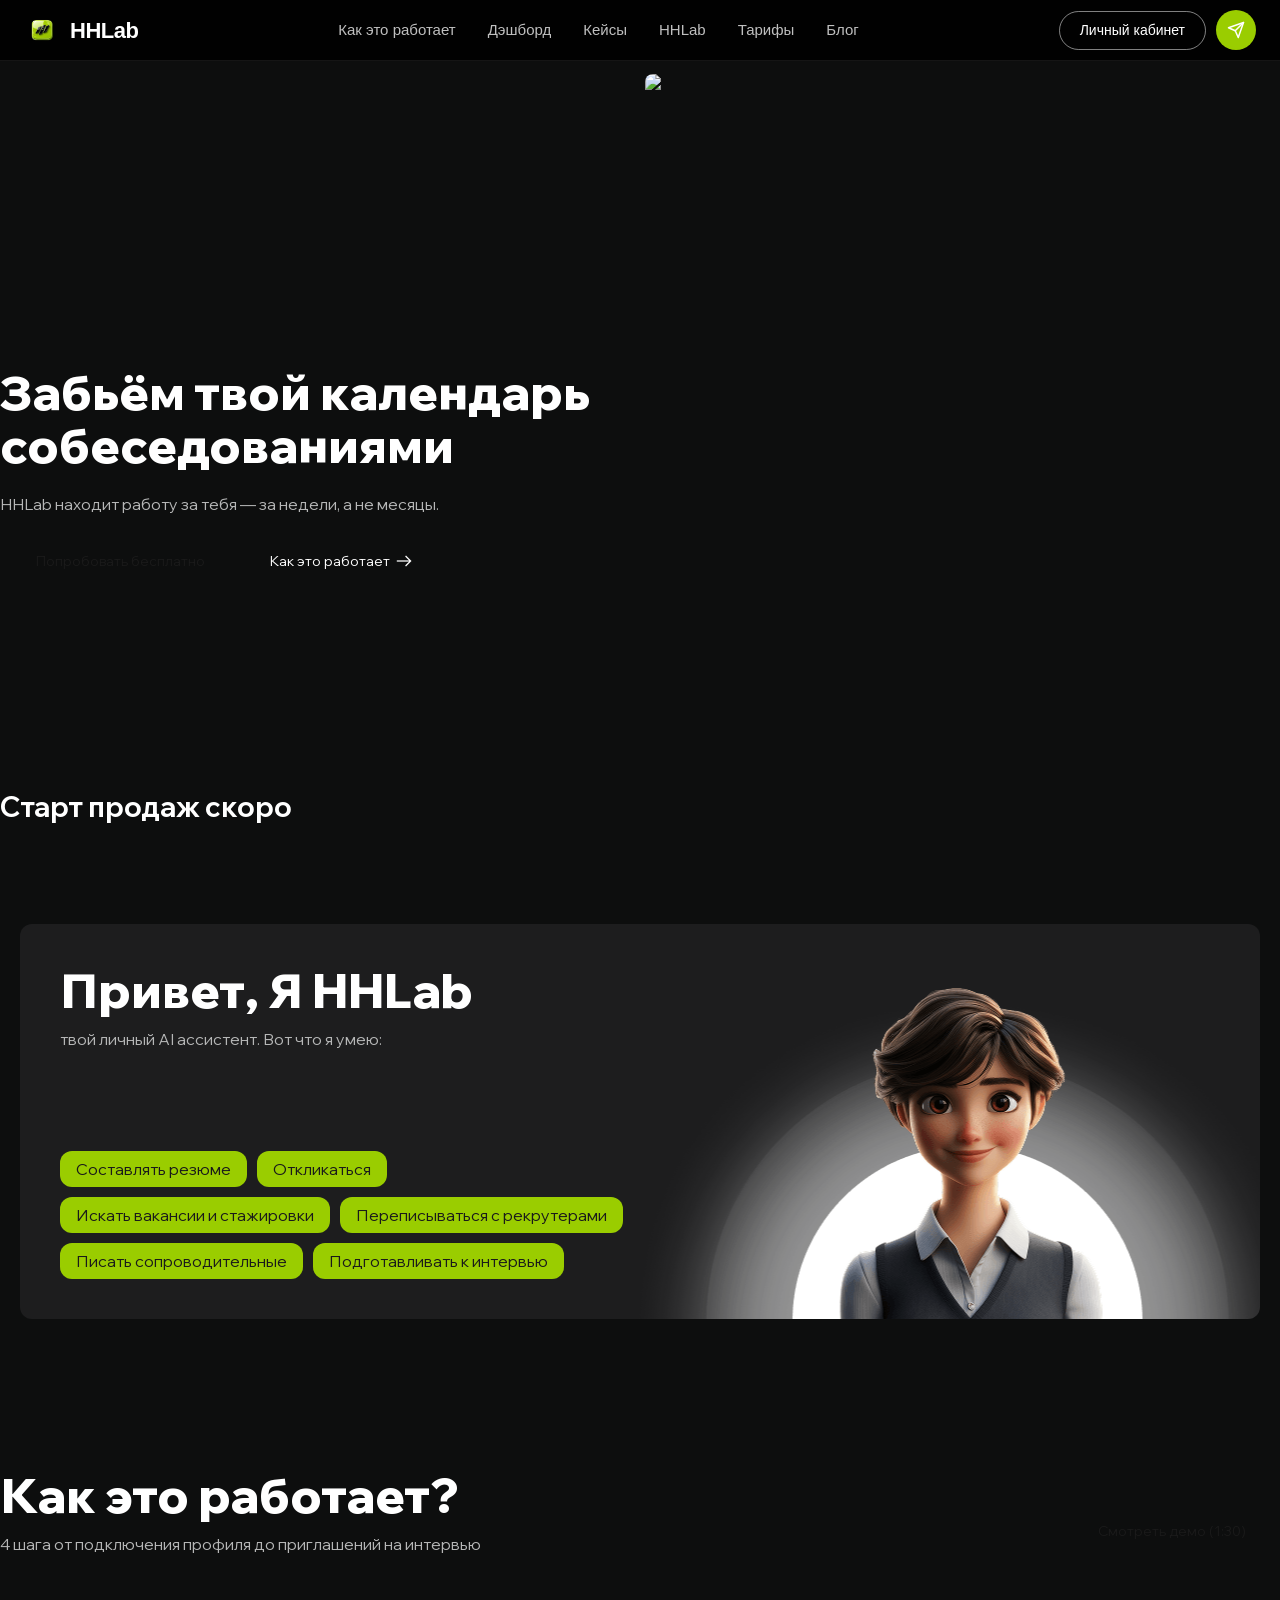
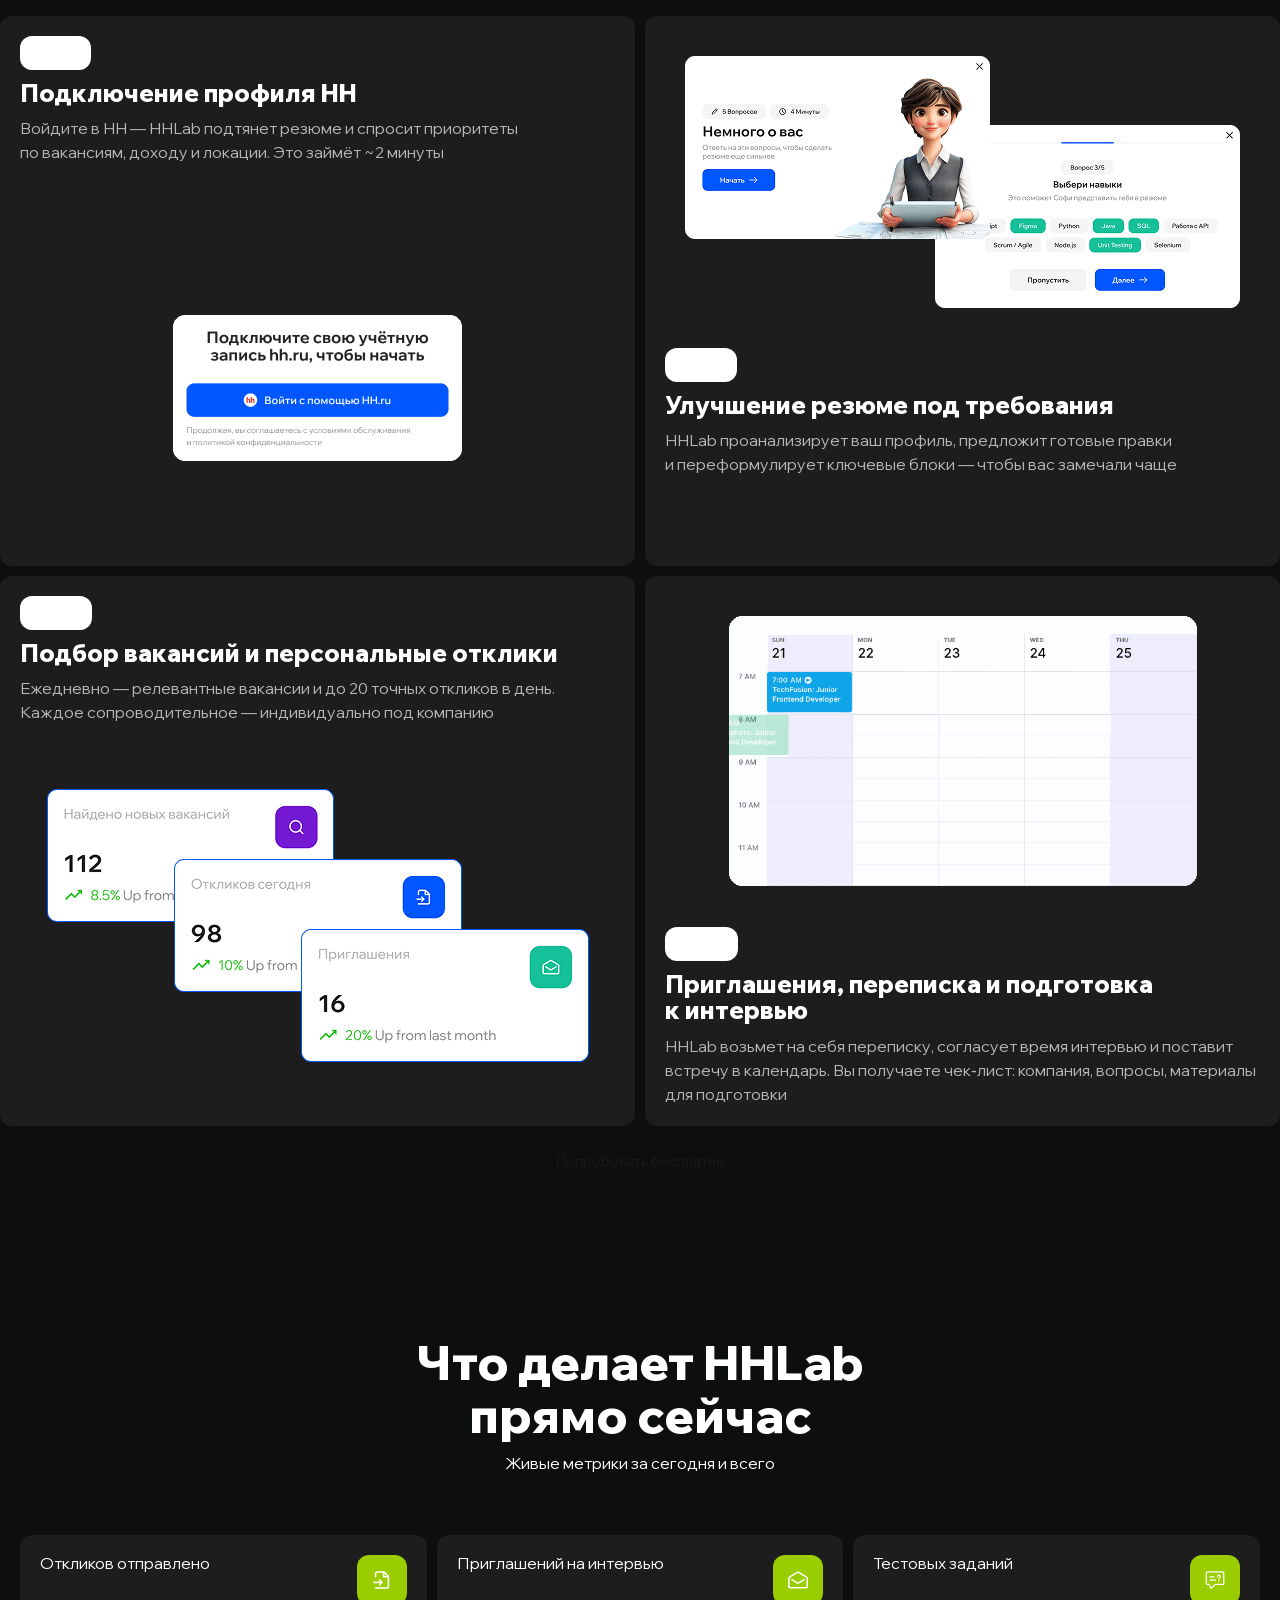
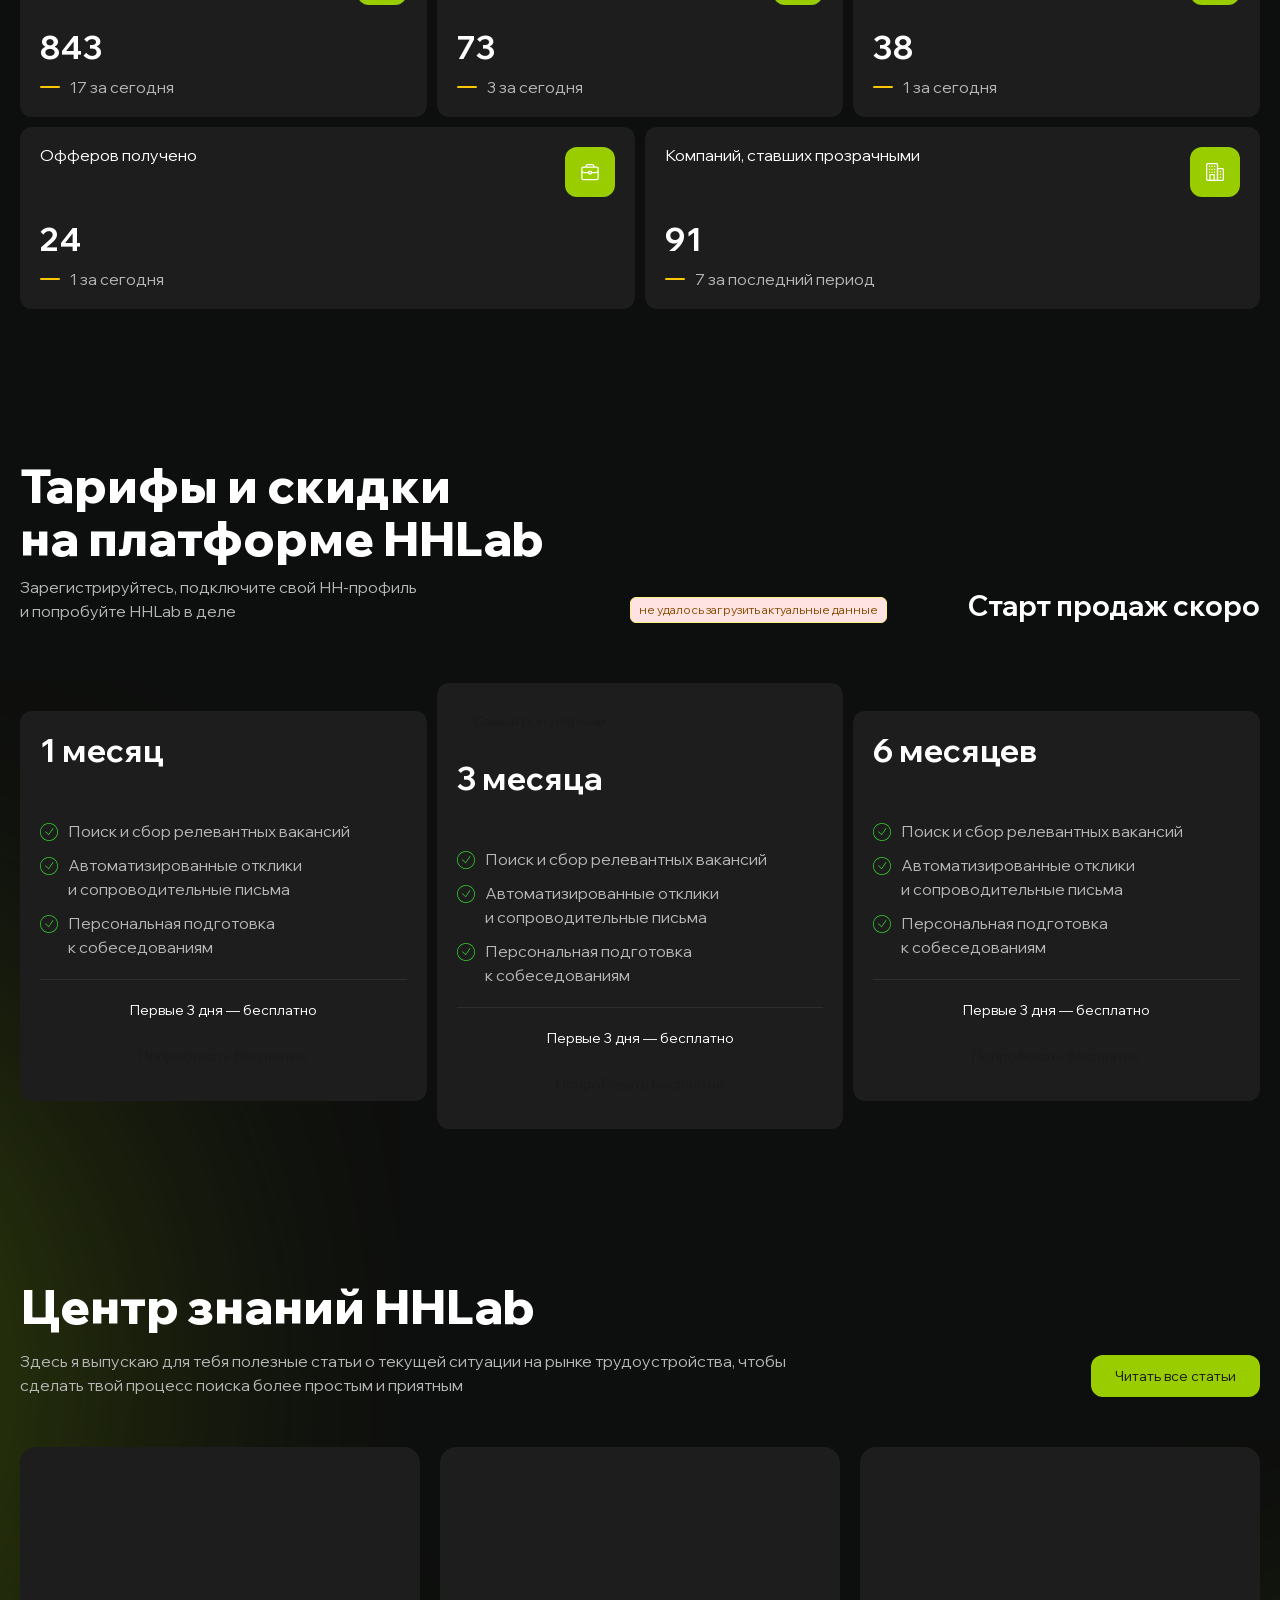
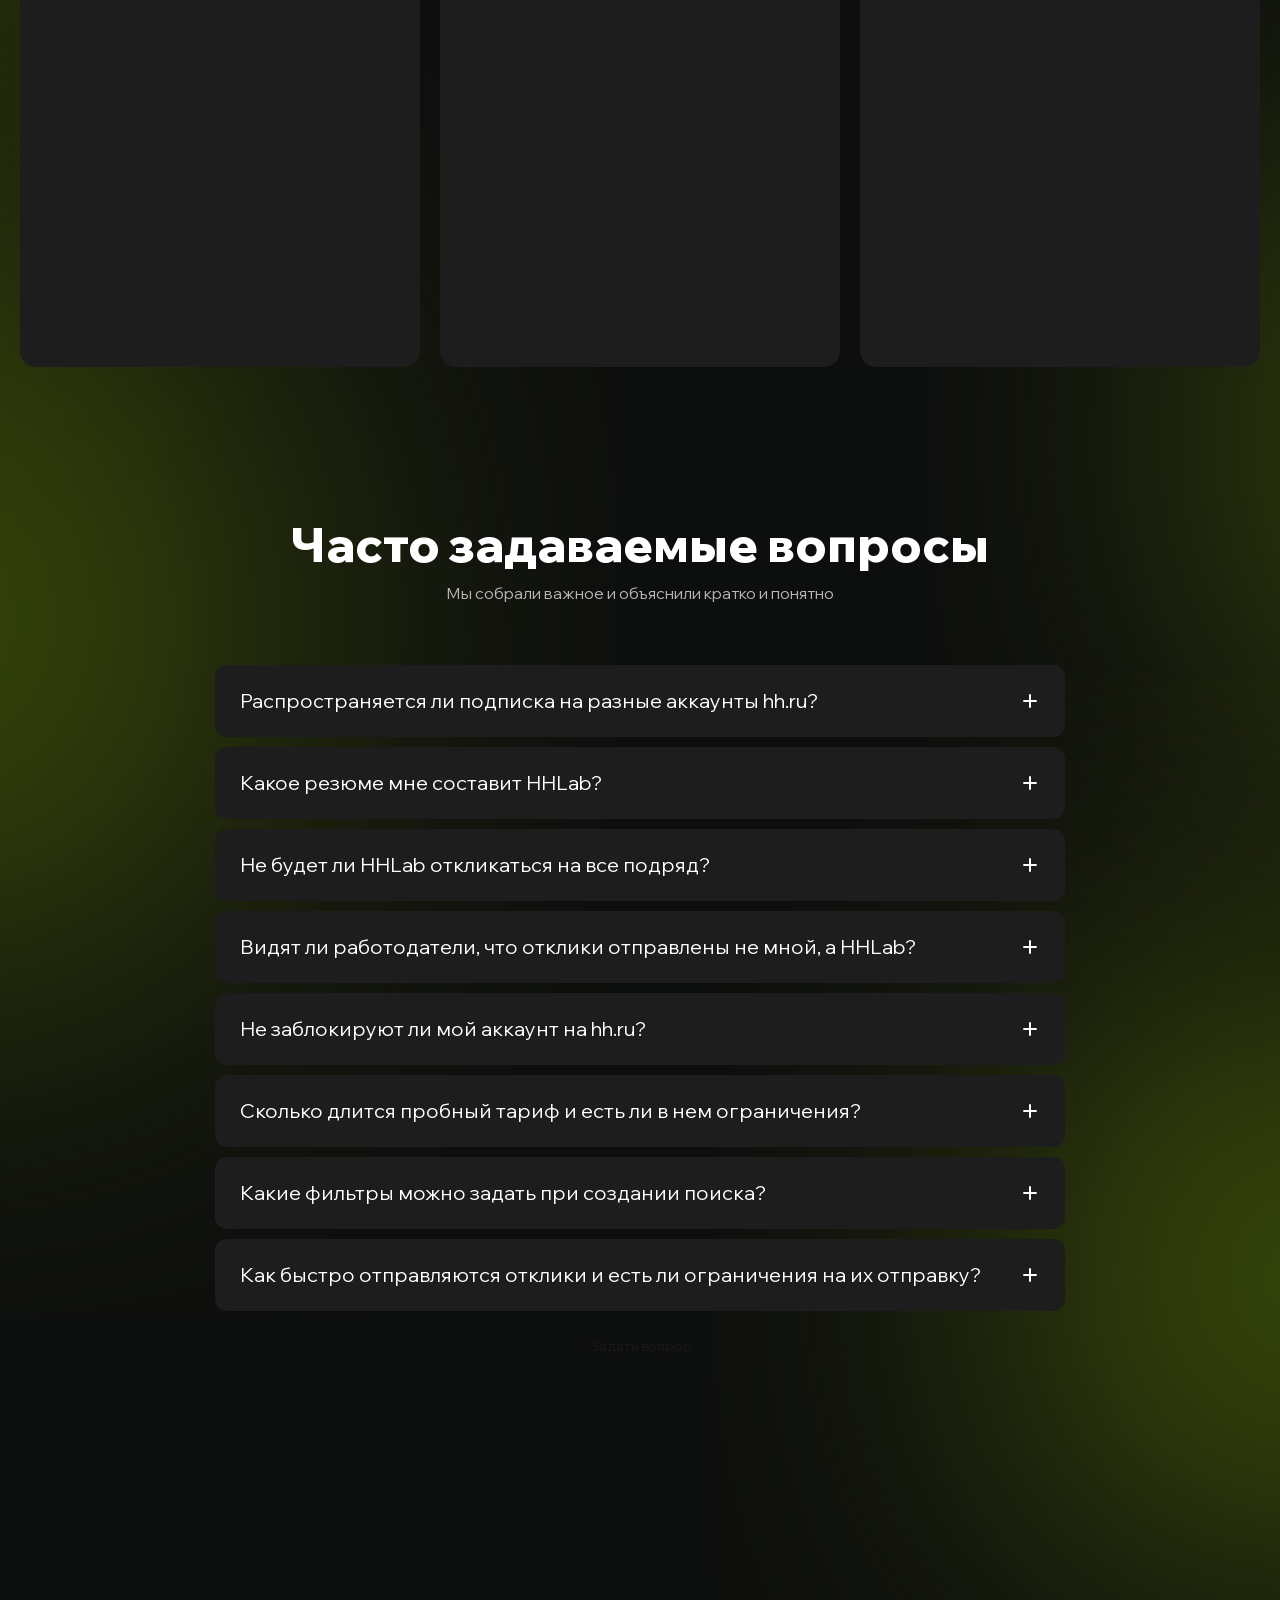
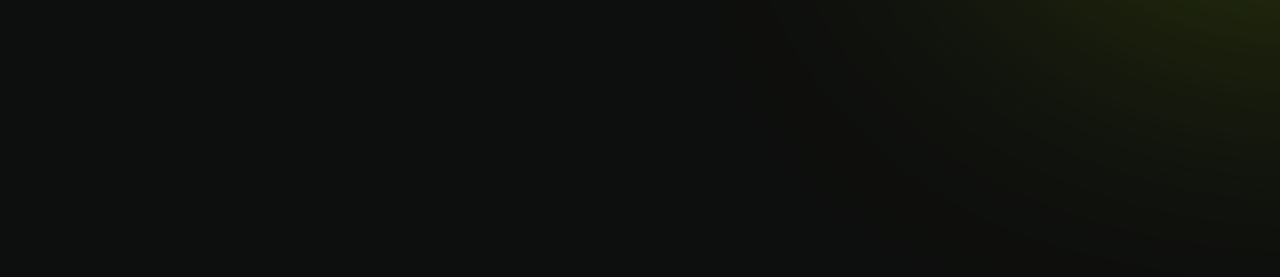
==== index.html @ 6bf1561a "Replace all hardcoded #0057FF blue with #9ACD00 lime directly in HTML https://claude.ai/code/session" ====
<!DOCTYPE html><!--quwFwRStSG4P5r2iXQoZO--><html lang="ru"><head><meta charSet="utf-8"/><meta name="viewport" content="width=device-width, initial-scale=1.0, maximum-scale=1.0, user-scalable=no"/><meta name="viewport" content="width=device-width, initial-scale=1"/><link rel="preload" href="_next/static/media/07a25e30db343ec8-s.p.woff2" as="font" crossorigin="" type="font/woff2"/><link rel="preload" href="_next/static/media/70355d4fbd533ab2-s.p.woff2" as="font" crossorigin="" type="font/woff2"/><link rel="preload" as="image" imageSrcSet="/landing/_next/image?url=%2Fsofi-static-image.png&amp;w=640&amp;q=100 1x, /landing/_next/image?url=%2Fsofi-static-image.png&amp;w=1920&amp;q=100 2x"/><link rel="preload" as="image" href="changeable-animation/compressed-main-screen.gif"/><link rel="stylesheet" href="_next/static/css/bd3941d4b3593395.css" data-precedence="next"/><link rel="stylesheet" href="_next/static/css/c76ef4af6734d4aa.css" data-precedence="next"/><meta name="robots" content="index, follow, max-snippet:-1, max-image-preview:large, max-video-preview:-1"/><meta name="googlebot" content="index, follow, max-snippet:-1, max-image-preview:large, max-video-preview:-1"/><meta name="bingbot" content="index, follow, max-snippet:-1, max-image-preview:large, max-video-preview:-1"/><meta name="yandex" content="index, follow"/><meta name="geo.region" content="RU"/><meta name="geo.placename" content="Russia"/><meta name="geo.position" content="55.7558;37.6176"/><meta name="ICBM" content="55.7558, 37.6176"/><meta name="keywords" content="автоотклики, автоотклики hh, сервис автоматизации поиска работы, автоотклики на вакансии, автоматизация поиска работы, поиск работы IT, AI ассистент, hh.ru автоотклики, автоматические отклики, поиск работы программист, трудоустройство IT, карьера в IT, собеседования разработчик, junior вакансии"/><meta http-equiv="content-language" content="ru"/><meta name="language" content="Russian"/><meta property="og:locale" content="ru_RU"/><meta property="og:type" content="website"/><meta property="og:site_name" content="HHLab - Автоотклики на вакансии"/><meta name="HandheldFriendly" content="true"/><meta name="MobileOptimized" content="320"/><meta http-equiv="X-UA-Compatible" content="IE=edge"/><meta name="format-detection" content="telephone=no"/><meta name="revisit-after" content="1 days"/><meta name="distribution" content="global"/><meta name="rating" content="general"/><meta name="target" content="all"/><link rel="icon" type="image/x-icon" href="../favicon.ico.html"/><link rel="shortcut icon" href="../favicon.ico.html"/><meta name="next-size-adjust" content=""/><title>HHLab - сервис автоматизации поиска работы: автоотклики на hh, составление резюме</title><meta name="description" content="Автоотклики на вакансии - сервис автоматизации поиска работы. AI-ассистент HHLab найдёт вакансии, напишет письма и подготовит к собеседованиям в топовые компании"/><meta name="author" content="ООО HHLab и партнеры"/><meta name="keywords" content="автоотклики,автоотклики hh,сервис автоматизации поиска работы,автоотклики на вакансии,автоматизация поиска работы,поиск работы IT,AI ассистент карьера,собеседования разработчик,junior вакансии,трудоустройство программист,карьера в IT,поиск работы Москва,hh.ru автоотклики,автоматические отклики"/><meta name="creator" content="ООО HHLab и партнеры"/><meta name="publisher" content="ООО HHLab и партнеры"/><meta name="robots" content="index, follow"/><meta name="googlebot" content="index, follow, max-video-preview:-1, max-image-preview:large, max-snippet:-1"/><meta name="category" content="technology"/><meta name="classification" content="AI Assistant for Job Search"/><meta name="theme-color" content="#000000"/><meta name="format-detection" content="telephone=no"/><meta name="application-name" content="HHLab - Автоотклики на вакансии"/><link rel="canonical" href="https://t.me/hh_responses_tracker_bot"/><meta property="og:title" content="HHLab - сервис автоматизации поиска работы: автоотклики на hh, составление резюме"/><meta property="og:description" content="Автоотклики на вакансии - сервис автоматизации поиска работы. AI-ассистент HHLab найдёт вакансии, напишет письма и подготовит к собеседованиям в топовые компании"/><meta property="og:image" content="https://sofi-assistant.com/main-screen.gif"/><meta property="og:image:width" content="635"/><meta property="og:image:height" content="750"/><meta property="og:image:alt" content="HHLab AI Assistant Demo"/><meta name="twitter:card" content="summary_large_image"/><meta name="twitter:title" content="Автоотклики на вакансии - HHLab AI-ассистент для поиска работы в IT"/><meta name="twitter:description" content="Автоотклики на вакансии - сервис автоматизации поиска работы. AI-ассистент HHLab найдёт вакансии, напишет письма и подготовит к собеседованиям в топовые компании"/><meta name="twitter:image" content="https://sofi-assistant.com/sophy-in-circle.png"/><link rel="icon" href="../favicon.ico.html" type="image/x-icon" sizes="16x16"/></head><body style="padding-top:64px;" class="__variable_ff8f72 antialiased flex flex-col min-h-screen"><style>@media(max-width:768px){.hhlab-nav-links{display:none!important}}
.bg-brand-blue{color:#1a1a1a!important}
.bg-\[\#9ACD00\]{color:#1a1a1a!important}
</style><nav style="position:fixed;top:0;left:0;right:0;z-index:1000;background:rgba(0,0,0,0.88);backdrop-filter:blur(12px);-webkit-backdrop-filter:blur(12px);padding:10px 24px;display:flex;justify-content:space-between;align-items:center;border-bottom:1px solid rgba(255,255,255,0.08);"><a href="https://t.me/hh_responses_tracker_bot" target="_blank" style="display:flex;align-items:center;gap:10px;text-decoration:none;"><img src="photo_2026-03-23_10.43.53-removebg-preview.png" alt="HHLab" style="width:36px;height:36px;object-fit:contain;border-radius:50%;"/><span style="font-weight:800;font-size:22px;color:white;letter-spacing:-0.5px;font-family:sans-serif">HHLab</span></a><div class="hhlab-nav-links" style="display:flex;align-items:center;gap:32px;"><a href="#how-it-works" style="color:rgba(255,255,255,0.75);text-decoration:none;font-size:15px;font-family:sans-serif;transition:color 0.2s" onmouseover="this.style.color='white'" onmouseout="this.style.color='rgba(255,255,255,0.75)'">Как это работает</a><a href="https://t.me/hh_responses_tracker_bot" target="_blank" style="color:rgba(255,255,255,0.75);text-decoration:none;font-size:15px;font-family:sans-serif;transition:color 0.2s" onmouseover="this.style.color='white'" onmouseout="this.style.color='rgba(255,255,255,0.75)'">Дэшборд</a><a href="blog.html" style="color:rgba(255,255,255,0.75);text-decoration:none;font-size:15px;font-family:sans-serif;transition:color 0.2s" onmouseover="this.style.color='white'" onmouseout="this.style.color='rgba(255,255,255,0.75)'">Кейсы</a><a href="#sophy-intro" style="color:rgba(255,255,255,0.75);text-decoration:none;font-size:15px;font-family:sans-serif;transition:color 0.2s" onmouseover="this.style.color='white'" onmouseout="this.style.color='rgba(255,255,255,0.75)'">HHLab</a><a href="#pricing" style="color:rgba(255,255,255,0.75);text-decoration:none;font-size:15px;font-family:sans-serif;transition:color 0.2s" onmouseover="this.style.color='white'" onmouseout="this.style.color='rgba(255,255,255,0.75)'">Тарифы</a><a href="blog.html" style="color:rgba(255,255,255,0.75);text-decoration:none;font-size:15px;font-family:sans-serif;transition:color 0.2s" onmouseover="this.style.color='white'" onmouseout="this.style.color='rgba(255,255,255,0.75)'">Блог</a></div><div style="display:flex;align-items:center;gap:10px;"><a href="https://t.me/hh_responses_tracker_bot" target="_blank" style="display:inline-flex;align-items:center;justify-content:center;padding:8px 20px;border:1.5px solid rgba(255,255,255,0.5);border-radius:50px;color:white;text-decoration:none;font-size:14px;font-family:sans-serif;white-space:nowrap;transition:border-color 0.2s" onmouseover="this.style.borderColor='white'" onmouseout="this.style.borderColor='rgba(255,255,255,0.5)'">Личный кабинет</a><a href="https://t.me/hh_responses_tracker_bot" target="_blank" style="display:inline-flex;align-items:center;justify-content:center;width:40px;height:40px;background:#9ACD00;border-radius:50%;color:white;text-decoration:none;"><svg width="18" height="18" viewBox="0 0 24 24" fill="none" stroke="currentColor" stroke-width="2" stroke-linecap="round" stroke-linejoin="round"><line x1="22" y1="2" x2="11" y2="13"></line><polygon points="22 2 15 22 11 13 2 9 22 2"></polygon></svg></a></div></nav><div hidden=""><!--$--><!--/$--></div><noscript><div><img src="https://mc.yandex.ru/watch/103363843" style="position:absolute;left:-9999px" alt=""/></div></noscript><main class="flex-1 flex flex-col min-h-0"><script type="application/ld+json">{"@context":"https://schema.org","@type":"SoftwareApplication","name":"HHLab - Автоотклики на вакансии hh.ru, AI-ассистент для поиска работы в IT","description":"Автоотклики на вакансии hh.ru - сервис автоматизации поиска работы. AI-ассистент для поиска работы в IT: найдёт скрытые Junior-вакансии, напишет письма и подготовит к собеседованиям в топовые компании","url":"https://sofi-assistant.com/landing","applicationCategory":"BusinessApplication","operatingSystem":"Web","provider":{"@type":"Organization","name":"ООО HHLab и партнеры","url":"https://sofi-assistant.com"}}</script><script type="application/ld+json">{"@context":"https://schema.org","@type":"Organization","name":"ООО HHLab и партнеры","url":"https://sofi-assistant.com","logo":"https://sofi-assistant.com/logo.svg","description":"Разработчик AI-ассистента HHLab для автоматизации поиска работы в IT","contactPoint":{"@type":"ContactPoint","telephone":"+7-495-152-52-72","contactType":"customer service","email":"yourcodereview@gmail.com"},"address":{"@type":"PostalAddress","addressCountry":"RU"},"sameAs":["https://t.me/+f-dTdtNR9w5hYzg0","https://www.youtube.com/@yourcodereview","https://www.linkedin.com/company/yourcodereview"]}</script><script type="application/ld+json">{"@context":"https://schema.org","@type":"BreadcrumbList","itemListElement":[{"@type":"ListItem","position":1,"name":"Главная","item":"https://sofi-assistant.com"},{"@type":"ListItem","position":2,"name":"Лендинг","item":"https://sofi-assistant.com/landing"}]}</script><script type="application/ld+json">{"@context":"https://schema.org","@type":"WebSite","name":"HHLab - Автоотклики на вакансии hh.ru","url":"https://sofi-assistant.com/landing","description":"Автоотклики на вакансии hh.ru - сервис автоматизации поиска работы в IT","potentialAction":{"@type":"SearchAction","target":"https://sofi-assistant.com/landing","query-input":"автоотклики hh"}}</script><script type="application/ld+json">{"@context":"https://schema.org","@type":"Service","name":"Автоотклики на вакансии hh.ru","description":"Сервис автоматизации поиска работы - автоотклики на вакансии hh.ru с помощью AI-ассистента","provider":{"@type":"Organization","name":"ООО HHLab и партнеры","url":"https://sofi-assistant.com/landing"},"serviceType":"Автоотклики на вакансии","areaServed":"RU","availableLanguage":"ru"}</script><script type="application/ld+json">{"@context":"https://schema.org","@type":"FAQPage","mainEntity":[{"@type":"Question","name":"Распространяется ли подписка на разные аккаунты hh.ru?","acceptedAnswer":{"@type":"Answer","text":"Нет, данная подписка распространяется только на 1 аккаунт"}},{"@type":"Question","name":"Какое резюме мне составит HHLab?","acceptedAnswer":{"@type":"Answer","text":"Пример резюме можно посмотреть выше в блоке \"как это работает\"."}},{"@type":"Question","name":"Не будет ли HHLab откликаться на все подряд?","acceptedAnswer":{"@type":"Answer","text":"Нет, сейчас мы доработали HHLab так, что она сначала узнает твои предпочтения по вакансиями, затем составляет портрет целевой вакансии, и потом делает отклики максимально похожие на целевой портрет вакансий. И сама отправка откликов делается \"умным\" способом, распределяя отклики по тем вакансиям и компаниям, которые сейчас активнее всего зовут на интервью."}},{"@type":"Question","name":"Видят ли работодатели, что отклики отправлены не мной, а HHLab?","acceptedAnswer":{"@type":"Answer","text":"Нет, работодатель не будет знать кто делает отклики, а также не будет знать, что с ним переписывается HHLab"}},{"@type":"Question","name":"Не заблокируют ли мой аккаунт на hh.ru?","acceptedAnswer":{"@type":"Answer","text":"Нет, HHLab работает через официальный API hh.ru, как верифицированный разработчик. Поэтому все отклики делаются с согласия hh.ru."}},{"@type":"Question","name":"Сколько длится пробный тариф и есть ли в нем ограничения?","acceptedAnswer":{"@type":"Answer","text":"Пробный тариф длится всего 3 дня, в рамках 3 дней ты сможешь посмотреть как работает HHLab."}},{"@type":"Question","name":"Какие фильтры можно задать при создании поиска?","acceptedAnswer":{"@type":"Answer","text":"Почти любые: по опыту, грейду, типам компаний, зарплате и многим другим фильтрам."}},{"@type":"Question","name":"Как быстро отправляются отклики и есть ли ограничения на их отправку?","acceptedAnswer":{"@type":"Answer","text":"HHLab может отправлять до 20 откликов в день. Но отправка откликов делается \"умным\" способом, распределяя отклики по тем вакансиям и компаниям, которые сейчас активнее всего зовут на интервью."}}]}</script><main><section class="xl:max-w-[1280px] mx-auto max-w-[calc(100%-40px)] lg:mt-[10px] pb-[120px] md:pb-[100px] lg:pb-[150px]" aria-labelledby="hero-heading"><div class="grid lg:grid-cols-2 gap-y-[40px]"><div class="xl:pt-[292px] lg:pt-[255px] md:pt-[100px] sm:pt-[90px] pt-[80px] flex flex-col justify-between xs:gap-y-[40px] gap-y-[30px] items-center lg:items-start"><header class="relative"><h1 id="hero-heading" class="font-wix font-extrabold xl:text-[48px] md:text-[36px] text-[28px] xs:text-[32px] leading-[110%] text-white xs:mb-5 mb-2.5 text-center lg:text-left">Забьём твой календарь <br class="lg:hidden"/> собеседованиями</h1><p class="font-wix font-normal md:text-[16px] text-[14px] leading-[150%] text-txt-gray xs:mb-5 mb-2.5 text-center lg:text-left">HHLab находит работу за тебя — за недели, а не месяцы.</p><div class="flex flex-col xs:flex-row gap-[20px] xs:gap-[30px] items-center xs:justify-center lg:justify-start"><a href="https://t.me/hh_responses_tracker_bot" target="_blank" class="inline-flex items-center justify-center
    font-wix font-normal text-sm
    transition-all duration-500
    h-[50px] w-[100%]
    cursor-pointer
    rounded-[12px]
    text-[#1a1a1a] shadow-[0_0_0_6px_rgba(154,205,0,0)] bg-[#9ACD00] hover:shadow-[0_0_0_6px_rgba(154,205,0,0.3)] group-hover:shadow-[0_0_0_6px_rgba(154,205,0,0.3)] w-[240px]">Попробовать бесплатно</a><a href="#how-it-works"><div class="flex  items-center group cursor-pointer"><span class="font-wix font-normal text-[14px] leading-[100%] text-white">Как это работает</span><img alt="Arrow" loading="lazy" width="16" height="16" decoding="async" data-nimg="1" class="ml-[6px] transition-transform duration-300 ease-out will-change-transform group-hover:translate-x-1" style="color:transparent" srcSet="_next/image%3Furl=%252Farrow.png&amp;w=16&amp;q=75amp;q_next/image%3Furl=%252Farrow.png&amp;w=32&amp;q=75mp;w=32&amp;q=75 2x" src="_next/image%3Furl=%252Farrow.png&amp;w=32&amp;q=75"/></div></a></div></header><aside aria-label="Статистика и ограниченное предложение"><div class="font-bold text-[28px] leading-[120%] align-middle tracking-[0%] whitespace-nowrap min-h-[34px] text-white undefined">Старт продаж скоро</div></aside></div><figure class="rounded-lg xl:flex xl:justify-end lg:ml-auto"><img alt="Демонстрация работы AI-ассистента HHLab: интерфейс поиска вакансий и автоматических откликов" width="635" height="750" decoding="async" data-nimg="1" class="rounded-lg w-full
      xl:max-w-[635px] xl:max-h-[750px]
      lg:max-w-[438px] lg:max-h-[650px]
      lame:max-w-[475px] lame:max-h-[650px]
      lg:h-[750px] aspect-[635/750] md:max-h-[850px] object-cover" style="color:transparent" src="changeable-animation/compressed-main-screen.gif" alt="Демонстрация работы AI-ассистента HHLab: интерфейс поиска вакансий и автоматических откликов"/></figure></div></section><section class="xl:max-w-[1280px] w-[calc(100%-40px)] h-[648px] xs:h-[703px] md:h-[382px] xl:h-[395px] bg-black-secondary rounded-[12px] md:p-[40px] p-[20px] relative mx-auto md:mb-[150px] mb-[120px] overflow-hidden" aria-labelledby="sophy-intro-heading"><div class="flex flex-col md:justify-between gap-[30px] h-full relative z-10"><header class="flex flex-col justify-start"><h2 id="sophy-intro-heading" class="font-wix font-extrabold xl:text-[48px] md:text-[36px] xs:text-[32px] text-[28px] leading-[110%] text-white mb-[10px]">Привет, Я HHLab</h2><p class="font-wix font-normal md:text-[16px] text-[14px] leading-[150%] text-txt-gray">твой личный AI ассистент. Вот что я умею:</p></header><div class="max-w-[595px] flex flex-wrap gap-[10px]"><p class="md:h-[36px] h-[34px] bg-brand-blue rounded-[12px] px-[16px] py-[8px] flex items-center justify-center whitespace-nowrap text-[14px] md:text-[16px]">Составлять резюме</p><p class="md:h-[36px] h-[34px] bg-brand-blue rounded-[12px] px-[16px] py-[8px] flex items-center justify-center whitespace-nowrap text-[14px] md:text-[16px]">Откликаться</p><p class="md:h-[36px] h-[34px] bg-brand-blue rounded-[12px] px-[16px] py-[8px] flex items-center justify-center whitespace-nowrap text-[14px] md:text-[16px]">Искать вакансии и стажировки</p><p class="md:h-[36px] h-[34px] bg-brand-blue rounded-[12px] px-[16px] py-[8px] flex items-center justify-center whitespace-nowrap text-[14px] md:text-[16px]">Переписываться с рекрутерами</p><p class="md:h-[36px] h-[34px] bg-brand-blue rounded-[12px] px-[16px] py-[8px] flex items-center justify-center whitespace-nowrap text-[14px] md:text-[16px]">Писать сопроводительные</p><p class="md:h-[36px] h-[34px] bg-brand-blue rounded-[12px] px-[16px] py-[8px] flex items-center justify-center whitespace-nowrap text-[14px] md:text-[16px]">Подготавливать к интервью</p></div></div><figure class="absolute bottom-0 left-0 right-0 flex justify-center md:left-auto md:right-[-200px] md:justify-start xl:right-[-85px] z-0 md:h-[395px] "><img alt="AI-ассистент HHLab - персонализированный помощник для поиска работы в IT" loading="lazy" width="750" height="395" decoding="async" data-nimg="1" class="object-contain scale-[1.6] sm:scale-[1.3] -translate-y-[20%] translate-x-[1%] sm:-translate-y-[50px] md:scale-100 md:translate-y-0" style="color:transparent" srcSet="_next/image%3Furl=%252Fsophy-in-circle.png&amp;w=750&amp;q=100mp;q=_next/image%3Furl=%252Fsophy-in-circle.png&amp;w=1920&amp;q=100w=1920&amp;q=100 2x" src="_next/image%3Furl=%252Fsophy-in-circle.png&amp;w=1920&amp;q=100"/></figure></section><section id="how-it-works" class="xl:max-w-[1280px] max-w-[calc(100%-40px)] mx-auto lg:mb-[150px] mb-[120px] relative" aria-labelledby="how-it-works-heading"><header class="text-left md:mb-[60px] mb-[50px] flex justify-between items-end flex-wrap gap-y-[20px]"><div><h2 id="how-it-works-heading" class="font-wix font-extrabold xl:text-[48px] md:text-[36px] xs:text-[32px] text-[28px] leading-[110%] text-white mb-[10px]">Как это работает?</h2><p class="font-wix font-normal md:text-[16px] text-[14px] leading-[150%] text-txt-gray">4 шага от подключения профиля до приглашений на интервью</p></div><a class="inline-flex items-center justify-center
    font-wix font-normal text-sm
    transition-all duration-500
    h-[50px] w-[100%]
    cursor-pointer
    rounded-[12px]
    text-[#1a1a1a] shadow-[0_0_0_6px_rgba(154,205,0,0)] bg-[#9ACD00] hover:shadow-[0_0_0_6px_rgba(154,205,0,0.3)] group-hover:shadow-[0_0_0_6px_rgba(154,205,0,0.3)] w-[216px]" target="_blank" rel="noopener noreferrer" href="https://www.youtube.com/live/YooGMxVyuOQ?t=1078s">Смотреть демо (1:30)</a></header><div class="grid lg:grid-cols-2 grid-cols-1 gap-[10px] mb-[10px]" role="list" aria-label="Пошаговый процесс работы с HHLab"><article role="listitem"><div class="h-[550px] bg-black-secondary rounded-[12px] p-[20px] pb-[0] flex flex-col relative"><span class="
    h-[34px]
    inline-flex items-center justify-center
    rounded-[12px] w-fit
    px-4 py-2
    font-wix font-normal text-sm leading-[100%] text-center
    transition-colors duration-200
   bg-white text-[#6B8E00] h-[34px] whitespace-nowrap">Шаг 1</span><h3 class="font-wix font-extrabold xl:text-[24px] text-[20px] leading-[110%] text-white mt-[10px]">Подключение профиля HH</h3><p class="font-wix font-normal md:text-[16px] text-[14px] leading-[150%] text-txt-gray mt-[10px]">Войдите в HH — HHLab подтянет резюме и спросит приоритеты по вакансиям, доходу и локации. Это займёт ~2 минуты</p><figure class="mx-auto mt-auto lg:mt-auto"><img alt="Демонстрация подключения профиля HeadHunter к AI-ассистенту HHLab" loading="lazy" width="595" height="356" decoding="async" data-nimg="1" class="object-cover w-[595px] h-[356px]" style="color:transparent" src="connect-hh.gif"/></figure></div></article><article role="listitem"><div class="md:h-[550px] h-[480px] bg-black-secondary rounded-[12px] p-[20px] flex flex-col"><figure class="flex justify-center lg:order-1 order-2 lg:mt-0 mt-[20px]"><img alt="Пример улучшения резюме AI-ассистентом HHLab: до и после оптимизации" loading="lazy" width="595" height="292" decoding="async" data-nimg="1" class="object-cover md:max-w-[595px] md:max-h-[292px] xs:max-h-[230px] xs:max-w-[500px]" style="color:transparent" src="make-better.png"/></figure><div class="lg:mt-auto lg:pt-[20px] lg:order-2 order-1"><span class="
    h-[34px]
    inline-flex items-center justify-center
    rounded-[12px] w-fit
    px-4 py-2
    font-wix font-normal text-sm leading-[100%] text-center
    transition-colors duration-200
   bg-white text-[#6B8E00] h-[34px] whitespace-nowrap">Шаг 2</span><h3 class="font-wix font-extrabold xl:text-[24px] text-[20px] leading-[110%] text-white mt-[10px]">Улучшение резюме под требования</h3><p class="font-wix font-normal md:text-[16px] text-[14px] leading-[150%] text-txt-gray mt-[10px]">HHLab проанализирует ваш профиль, предложит готовые правки и переформулирует ключевые блоки — чтобы вас замечали чаще</p><div class="mt-[20px]"><button type="button" class="inline-flex items-center justify-center
    font-wix font-normal text-sm
    transition-all duration-500
    h-[50px] w-[100%]
    cursor-pointer
    rounded-[12px]
    text-[#1a1a1a] shadow-[0_0_0_6px_rgba(154,205,0,0)] bg-[#9ACD00] hover:shadow-[0_0_0_6px_rgba(154,205,0,0.3)] group-hover:shadow-[0_0_0_6px_rgba(154,205,0,0.3)] w-[253px]">Смотреть пример резюме</button></div></div></div></article><article role="listitem"><div class="md:h-[550px] sm:h-[432px] h-[408px] bg-black-secondary rounded-[12px] p-[20px] flex flex-col"><span class="
    h-[34px]
    inline-flex items-center justify-center
    rounded-[12px] w-fit
    px-4 py-2
    font-wix font-normal text-sm leading-[100%] text-center
    transition-colors duration-200
   bg-white text-[#6B8E00] h-[34px] whitespace-nowrap">Шаг 3</span><h3 class="font-wix font-extrabold xl:text-[24px] text-[20px] leading-[110%] text-white mt-[10px]">Подбор вакансий и персональные отклики</h3><p class="font-wix font-normal md:text-[16px] text-[14px] leading-[150%] text-txt-gray mt-[10px]">Ежедневно — релевантные вакансии и до 20 точных откликов в день. Каждое сопроводительное — индивидуально под компанию</p><figure class="mt-auto lg:mt-auto"><img alt="Интерфейс подбора вакансий и создания персональных откликов AI-ассистентом HHLab" loading="lazy" width="595" height="356" decoding="async" data-nimg="1" class="object-cover xl:w-[595px] xl:h-[356px] lg:w-[480px] lg:h-[290px] md:max-w-[595px] md:max-h-[356px] xs:max-h-[200px] xs:max-w-[400px]" style="color:transparent" src="personal.png"/></figure></div></article><article role="listitem"><div class="md:h-[550px] sm:h-[480px] h-[431px] bg-black-secondary rounded-[12px] p-[20px] flex flex-col"><figure class="lg:order-1 order-2 lg:mt-0 mt-auto"><img alt="Демонстрация автоматической переписки с рекрутерами и планирования собеседований AI-ассистентом HHLab" loading="lazy" width="468" height="270" decoding="async" data-nimg="1" class="object-cover rounded-[10px] mx-auto lg:mt-[20px] mt-0 sm:h-[230px] sm:w-[400px] h-[180px] w-[310px] md:w-[550px] md:h-[317px] lg:w-[435px] lg:h-[250px] xl:w-[468px] xl:h-[270px]" style="color:transparent" src="calendar.gif"/></figure><div class="lg:mt-auto lg:order-2 order-1"><span class="
    h-[34px]
    inline-flex items-center justify-center
    rounded-[12px] w-fit
    px-4 py-2
    font-wix font-normal text-sm leading-[100%] text-center
    transition-colors duration-200
   bg-white text-[#6B8E00] h-[34px] whitespace-nowrap">Шаг 4</span><h3 class="font-wix font-extrabold xl:text-[24px] text-[20px] leading-[110%] text-white mt-[10px]">Приглашения, переписка и подготовка к интервью</h3><p class="font-wix font-normal md:text-[16px] text-[14px] leading-[150%] text-txt-gray mt-[10px]">HHLab возьмет на себя переписку, согласует время интервью и поставит встречу в календарь. Вы получаете чек‑лист: компания, вопросы, материалы для подготовки</p></div></div></article></div><a href="https://t.me/hh_responses_tracker_bot" target="_blank" class="inline-flex items-center justify-center
    font-wix font-normal text-sm
    transition-all duration-500
    h-[50px] w-[100%]
    cursor-pointer
    rounded-[12px]
    text-[#1a1a1a] shadow-[0_0_0_6px_rgba(154,205,0,0)] bg-[#9ACD00] hover:shadow-[0_0_0_6px_rgba(154,205,0,0.3)] group-hover:shadow-[0_0_0_6px_rgba(154,205,0,0.3)] ">Попробовать бесплатно</a></section><section id="dashboard" class="w-[calc(100%-40px)] xl:max-w-[1280px] mx-auto mb-[120px] md:mb-[150px]" aria-labelledby="dashboard-heading"><header class="max-w-[528px] mx-auto text-center md:mb-[60px] mb-[50px]"><h2 id="dashboard-heading" class="font-wix-madefor-display font-extrabold xl:text-[48px] md:text-[36px] sm:text-[32px] text-[28px] leading-[110%] tracking-[0%]">Что делает HHLab прямо сейчас</h2><p class="font-wix-madefor-display font-normal md:text-[16px] text-[14px] leading-[150%] tracking-[0%] mt-[10px]">Живые метрики за сегодня и всего</p></header><div class="space-y-[10px] relative" role="region" aria-label="Статистика работы AI-ассистента HHLab"><div class="dashboard-grid" role="list" aria-label="Метрики работы AI-ассистента"><div class="dashboard-card dashboard-card-1"><div class="relative bg-black-secondary rounded-[12px] p-[20px] xl:h-[182px] h-[177px] flex flex-col"><h3 class="font-wix font-normal text-[16px] leading-[110%] tracking-[0px] text-white">Откликов отправлено</h3><div class="absolute bottom-[20px] left-[20px]"><div class="font-wix font-bold xl:text-[32px] sm:text-[28px] text-[24px]  leading-[40px] tracking-[1px] text-white mb-[10px]">843</div><div class="flex items-center mb[2px]"><div class="w-[20px] h-[2px] bg-yellow-400 rounded-[1px]"></div><span class="ml-[10px] font-wix font-normal text-[16px] leading-[20px] tracking-[0px]"><span class="text-txt-gray">17</span><span class="text-txt-gray"> <!-- -->за сегодня</span></span></div></div><button type="button" class="inline-flex items-center justify-center
    font-wix font-normal text-sm
    transition-all duration-500
    w-[50px] h-[50px]
    cursor-default
    rounded-[12px]
    text-white  bg-brand-blue border border-transparent absolute top-[20px] right-[20px]"><img alt="Otklik" loading="lazy" width="20" height="20" decoding="async" data-nimg="1" class="" style="color:transparent" src="otklik.svg"/></button></div></div><div class="dashboard-card dashboard-card-2"><div class="relative bg-black-secondary rounded-[12px] p-[20px] xl:h-[182px] h-[177px] flex flex-col"><h3 class="font-wix font-normal text-[16px] leading-[110%] tracking-[0px] text-white">Приглашений на интервью</h3><div class="absolute bottom-[20px] left-[20px]"><div class="font-wix font-bold xl:text-[32px] sm:text-[28px] text-[24px]  leading-[40px] tracking-[1px] text-white mb-[10px]">73</div><div class="flex items-center mb[2px]"><div class="w-[20px] h-[2px] bg-yellow-400 rounded-[1px]"></div><span class="ml-[10px] font-wix font-normal text-[16px] leading-[20px] tracking-[0px]"><span class="text-txt-gray">3</span><span class="text-txt-gray"> <!-- -->за сегодня</span></span></div></div><button type="button" class="inline-flex items-center justify-center
    font-wix font-normal text-sm
    transition-all duration-500
    w-[50px] h-[50px]
    cursor-default
    rounded-[12px]
    text-white  bg-brand-blue border border-transparent absolute top-[20px] right-[20px]"><img alt="Invite" loading="lazy" width="20" height="20" decoding="async" data-nimg="1" class="" style="color:transparent" src="invite.svg"/></button></div></div><div class="dashboard-card dashboard-card-3"><div class="relative bg-black-secondary rounded-[12px] p-[20px] xl:h-[182px] h-[177px] flex flex-col"><h3 class="font-wix font-normal text-[16px] leading-[110%] tracking-[0px] text-white">Тестовых заданий</h3><div class="absolute bottom-[20px] left-[20px]"><div class="font-wix font-bold xl:text-[32px] sm:text-[28px] text-[24px]  leading-[40px] tracking-[1px] text-white mb-[10px]">38</div><div class="flex items-center mb[2px]"><div class="w-[20px] h-[2px] bg-yellow-400 rounded-[1px]"></div><span class="ml-[10px] font-wix font-normal text-[16px] leading-[20px] tracking-[0px]"><span class="text-txt-gray">1</span><span class="text-txt-gray"> <!-- -->за сегодня</span></span></div></div><button type="button" class="inline-flex items-center justify-center
    font-wix font-normal text-sm
    transition-all duration-500
    w-[50px] h-[50px]
    cursor-default
    rounded-[12px]
    text-white  bg-brand-blue border border-transparent absolute top-[20px] right-[20px]"><img alt="Test" loading="lazy" width="20" height="20" decoding="async" data-nimg="1" class="" style="color:transparent" src="test.svg"/></button></div></div><div class="dashboard-card dashboard-card-4"><div class="relative bg-black-secondary rounded-[12px] p-[20px] xl:h-[182px] h-[177px] flex flex-col"><h3 class="font-wix font-normal text-[16px] leading-[110%] tracking-[0px] text-white">Офферов получено</h3><div class="absolute bottom-[20px] left-[20px]"><div class="font-wix font-bold xl:text-[32px] sm:text-[28px] text-[24px]  leading-[40px] tracking-[1px] text-white mb-[10px]">24</div><div class="flex items-center mb[2px]"><div class="w-[20px] h-[2px] bg-yellow-400 rounded-[1px]"></div><span class="ml-[10px] font-wix font-normal text-[16px] leading-[20px] tracking-[0px]"><span class="text-txt-gray">1</span><span class="text-txt-gray"> <!-- -->за сегодня</span></span></div></div><button type="button" class="inline-flex items-center justify-center
    font-wix font-normal text-sm
    transition-all duration-500
    w-[50px] h-[50px]
    cursor-default
    rounded-[12px]
    text-white  bg-brand-blue border border-transparent absolute top-[20px] right-[20px]"><img alt="Work" loading="lazy" width="20" height="20" decoding="async" data-nimg="1" class="" style="color:transparent" src="work.svg"/></button></div></div><div class="dashboard-card dashboard-card-5"><div class="relative bg-black-secondary rounded-[12px] p-[20px] xl:h-[182px] h-[177px] flex flex-col"><h3 class="font-wix font-normal text-[16px] leading-[110%] tracking-[0px] text-white"><span>Компаний, ставших <br class="sm:hidden"/>прозрачными</span></h3><div class="absolute bottom-[20px] left-[20px]"><div class="font-wix font-bold xl:text-[32px] sm:text-[28px] text-[24px]  leading-[40px] tracking-[1px] text-white mb-[10px]">91</div><div class="flex items-center mb[2px]"><div class="w-[20px] h-[2px] bg-yellow-400 rounded-[1px]"></div><span class="ml-[10px] font-wix font-normal text-[16px] leading-[20px] tracking-[0px]"><span class="text-txt-gray">7</span><span class="text-txt-gray"> <!-- -->за последний период</span></span></div></div><button type="button" class="inline-flex items-center justify-center
    font-wix font-normal text-sm
    transition-all duration-500
    w-[50px] h-[50px]
    cursor-default
    rounded-[12px]
    text-white  bg-brand-blue border border-transparent absolute top-[20px] right-[20px]"><img alt="Comp" loading="lazy" width="20" height="20" decoding="async" data-nimg="1" class="" style="color:transparent" src="comp.svg"/></button></div></div></div></div></section><section id="pricing" class="md:mb-[150px] mb-[120px] relative xl:max-w-[1280px] w-[calc(100%-40px)] mx-auto " aria-labelledby="pricing-heading"><div class="flex justify-between items-end gap-[20px] flex-wrap mb-[50px] md:md-[60px]"><header class="max-w-[528px]"><h2 id="pricing-heading" class="font-wix font-extrabold xl:text-5xl md:text-[36px] sm:text-[32px] text-[28px] leading-[110%] mb-2.5">Тарифы и скидки на платформе HHLab</h2><p class="font-wix font-normal md:text-[16px] text-[14px] leading-[150%] text-txt-gray">Зарегистрируйтесь, подключите свой HH-профиль<!-- --> <br class="hidden md:block"/>и попробуйте HHLab в деле</p></header><div class="contents"><div class="bg-red-100 text-yellow-800 text-xs px-2 py-1 rounded-md border border-yellow-200">не удалось загрузить актуальные данные</div><div class="font-bold text-[28px] leading-[120%] align-middle tracking-[0%] whitespace-nowrap min-h-[34px] text-white undefined">Старт продаж скоро</div></div></div><div class="mt-15 flex flex-col lg:flex-row gap-[10px] items-center justify-center" role="list" aria-label="Тарифные планы"><article role="listitem" class="w-full"><div class="lg:max-w-[420px] w-full"><div class="rounded-[12px] p-5 bg-black-secondary h-fit"><h3 class="font-wix font-bold xl:text-[32px] text-[28px] leading-[120%] mb-5 align-middle">1 месяц</h3><div class="flex items-end mb-[10px]"><div class="font-wix font-bold xl:text-[32px] text-[28px] leading-[120%] align-middle"></div></div><div class="flex items-end mb-5 "><div class="font-wix font-normal xl:text-[20px] text-[18px] leading-[120%] align-middle"></div></div><div class="mb-5 xl:text-[16px] text-[14px]"><div class="space-y-[10px]"><div class="flex items-start"><img alt="✓" loading="lazy" width="18" height="18" decoding="async" data-nimg="1" class="mr-[10px] flex-shrink-0 mt-[0.25em]" style="color:transparent" src="check.svg"/><span class="text-txt-gray">Поиск и сбор релевантных вакансий</span></div><div class="flex items-start"><img alt="✓" loading="lazy" width="18" height="18" decoding="async" data-nimg="1" class="mr-[10px] flex-shrink-0 mt-[0.25em]" style="color:transparent" src="check.svg"/><span class="text-txt-gray">Автоматизированные отклики и сопроводительные письма</span></div><div class="flex items-start"><img alt="✓" loading="lazy" width="18" height="18" decoding="async" data-nimg="1" class="mr-[10px] flex-shrink-0 mt-[0.25em]" style="color:transparent" src="check.svg"/><span class="text-txt-gray">Персональная подготовка к собеседованиям</span></div></div></div><div class="w-full h-[1px] bg-[#2E2E30] mb-5"></div><div class="font-wix font-normal text-[14px] leading-[150%] text-center mb-[10px] align-middle">Первые 3 дня — бесплатно</div><a href="https://t.me/hh_responses_tracker_bot" target="_blank" class="inline-flex items-center justify-center
    font-wix font-normal text-sm
    transition-all duration-500
    h-[50px] w-[100%]
    cursor-pointer
    rounded-[12px]
    text-[#1a1a1a] shadow-[0_0_0_6px_rgba(154,205,0,0)] bg-[#9ACD00] hover:shadow-[0_0_0_6px_rgba(154,205,0,0.3)] group-hover:shadow-[0_0_0_6px_rgba(154,205,0,0.3)] ">Попробовать бесплатно</a></div></div></article><article role="listitem" class="w-full"><div class="lg:max-w-[420px] w-full"><div class="rounded-[12px] p-5 bg-black-secondary h-fit"><div class="mb-5"><span class="text-sm text-gray-400"><span class="
    h-[34px]
    inline-flex items-center justify-center
    rounded-[12px] w-fit
    px-4 py-2
    font-wix font-normal text-sm leading-[100%] text-center
    transition-colors duration-200
   bg-[#9ACD00] text-[#1a1a1a] h-[36px] whitespace-nowrap">Самый популярный</span></span></div><h3 class="font-wix font-bold xl:text-[32px] text-[28px] leading-[120%] mb-5 align-middle">3 месяца</h3><div class="flex items-end mb-[10px]"><div class="font-wix font-bold xl:text-[32px] text-[28px] leading-[120%] align-middle"></div></div><div class="flex items-end mb-5 "><div class="font-wix font-normal xl:text-[20px] text-[18px] leading-[120%] align-middle"></div></div><div class="mb-5 xl:text-[16px] text-[14px]"><div class="space-y-[10px]"><div class="flex items-start"><img alt="✓" loading="lazy" width="18" height="18" decoding="async" data-nimg="1" class="mr-[10px] flex-shrink-0 mt-[0.25em]" style="color:transparent" src="check.svg"/><span class="text-txt-gray">Поиск и сбор релевантных вакансий</span></div><div class="flex items-start"><img alt="✓" loading="lazy" width="18" height="18" decoding="async" data-nimg="1" class="mr-[10px] flex-shrink-0 mt-[0.25em]" style="color:transparent" src="check.svg"/><span class="text-txt-gray">Автоматизированные отклики и сопроводительные письма</span></div><div class="flex items-start"><img alt="✓" loading="lazy" width="18" height="18" decoding="async" data-nimg="1" class="mr-[10px] flex-shrink-0 mt-[0.25em]" style="color:transparent" src="check.svg"/><span class="text-txt-gray">Персональная подготовка к собеседованиям</span></div></div></div><div class="w-full h-[1px] bg-[#2E2E30] mb-5"></div><div class="font-wix font-normal text-[14px] leading-[150%] text-center mb-[10px] align-middle">Первые 3 дня — бесплатно</div><a href="https://t.me/hh_responses_tracker_bot" target="_blank" class="inline-flex items-center justify-center
    font-wix font-normal text-sm
    transition-all duration-500
    h-[50px] w-[100%]
    cursor-pointer
    rounded-[12px]
    text-[#1a1a1a] shadow-[0_0_0_6px_rgba(154,205,0,0)] bg-[#9ACD00] hover:shadow-[0_0_0_6px_rgba(154,205,0,0.3)] group-hover:shadow-[0_0_0_6px_rgba(154,205,0,0.3)] ">Попробовать бесплатно</a></div></div></article><article role="listitem" class="w-full"><div class="lg:max-w-[420px] w-full"><div class="rounded-[12px] p-5 bg-black-secondary h-fit"><h3 class="font-wix font-bold xl:text-[32px] text-[28px] leading-[120%] mb-5 align-middle">6 месяцев</h3><div class="flex items-end mb-[10px]"><div class="font-wix font-bold xl:text-[32px] text-[28px] leading-[120%] align-middle"></div></div><div class="flex items-end mb-5 "><div class="font-wix font-normal xl:text-[20px] text-[18px] leading-[120%] align-middle"></div></div><div class="mb-5 xl:text-[16px] text-[14px]"><div class="space-y-[10px]"><div class="flex items-start"><img alt="✓" loading="lazy" width="18" height="18" decoding="async" data-nimg="1" class="mr-[10px] flex-shrink-0 mt-[0.25em]" style="color:transparent" src="check.svg"/><span class="text-txt-gray">Поиск и сбор релевантных вакансий</span></div><div class="flex items-start"><img alt="✓" loading="lazy" width="18" height="18" decoding="async" data-nimg="1" class="mr-[10px] flex-shrink-0 mt-[0.25em]" style="color:transparent" src="check.svg"/><span class="text-txt-gray">Автоматизированные отклики и сопроводительные письма</span></div><div class="flex items-start"><img alt="✓" loading="lazy" width="18" height="18" decoding="async" data-nimg="1" class="mr-[10px] flex-shrink-0 mt-[0.25em]" style="color:transparent" src="check.svg"/><span class="text-txt-gray">Персональная подготовка к собеседованиям</span></div></div></div><div class="w-full h-[1px] bg-[#2E2E30] mb-5"></div><div class="font-wix font-normal text-[14px] leading-[150%] text-center mb-[10px] align-middle">Первые 3 дня — бесплатно</div><a href="https://t.me/hh_responses_tracker_bot" target="_blank" class="inline-flex items-center justify-center
    font-wix font-normal text-sm
    transition-all duration-500
    h-[50px] w-[100%]
    cursor-pointer
    rounded-[12px]
    text-[#1a1a1a] shadow-[0_0_0_6px_rgba(154,205,0,0)] bg-[#9ACD00] hover:shadow-[0_0_0_6px_rgba(154,205,0,0.3)] group-hover:shadow-[0_0_0_6px_rgba(154,205,0,0.3)] ">Попробовать бесплатно</a></div></div></article></div></section><section id="knowledge-center" class="w-full md:mb-[150px] mb-[120px] overflow-x-clip" aria-labelledby="knowledge-center-heading"><div class="relative h-px w-full xl:max-w-[1280px] mx-auto"><div class="absolute -top-[600px] -left-[1000px] pointer-events-none -z-10"><img alt="" loading="lazy" width="1400" height="1400" decoding="async" data-nimg="1" class="opacity-60" style="color:transparent" src="blue-blur.svg"/></div><div class="absolute top-[160px] -right-[850px] pointer-events-none -z-10"><img alt="" loading="lazy" width="1200" height="1200" decoding="async" data-nimg="1" class="opacity-60" style="color:transparent" src="blue-blur.svg"/></div></div><div class="xl:max-w-[1280px] w-[calc(100%-40px)] mx-auto px-5 lg:px-0"><div class="flex flex-col lg:flex-row lg:justify-between lg:items-end gap-6 mb-[40px] md:mb-[50px]"><header class="max-w-[800px]"><h2 id="knowledge-center-heading" class="font-wix font-extrabold xl:text-[48px] md:text-[36px] sm:text-[32px] text-[28px] leading-[110%] mb-[16px] text-white">Центр знаний HHLab</h2><p class="font-wix font-normal text-[16px] leading-[150%] text-txt-gray">Здесь я выпускаю для тебя полезные статьи о текущей ситуации на рынке трудоустройства, чтобы сделать твой процесс поиска более простым и приятным</p></header><div class="shrink-0"><a class="inline-flex items-center justify-center font-wix font-normal text-[14px] leading-[100%] px-[24px] py-[14px] rounded-[12px] bg-brand-blue text-white hover:opacity-90 transition-opacity cursor-pointer" href="blog.html">Читать все статьи</a></div></div><div class="grid grid-cols-1 blog-grid knowledge-grid gap-[20px]"><div class="h-[520px] rounded-[16px] bg-black-secondary animate-pulse"></div><div class="h-[520px] rounded-[16px] bg-black-secondary animate-pulse"></div><div class="h-[520px] rounded-[16px] bg-black-secondary animate-pulse"></div></div></div></section><script type="application/ld+json">{"@context":"https://schema.org","@type":"FAQPage","mainEntity":[{"@type":"Question","name":"Распространяется ли подписка на разные аккаунты hh.ru?","acceptedAnswer":{"@type":"Answer","text":"Нет, данная подписка распространяется только на 1 аккаунт"}},{"@type":"Question","name":"Какое резюме мне составит HHLab?","acceptedAnswer":{"@type":"Answer","text":"Пример резюме можно посмотреть выше в блоке \"как это работает\"."}},{"@type":"Question","name":"Не будет ли HHLab откликаться на все подряд?","acceptedAnswer":{"@type":"Answer","text":"Нет, сейчас мы доработали HHLab так, что она сначала узнает твои предпочтения по вакансиями, затем составляет портрет целевой вакансии, и потом делает отклики максимально похожие на целевой портрет вакансий. И сама отправка откликов делается \"умным\" способом, распределяя отклики по тем вакансиям и компаниям, которые сейчас активнее всего зовут на интервью."}},{"@type":"Question","name":"Видят ли работодатели, что отклики отправлены не мной, а HHLab?","acceptedAnswer":{"@type":"Answer","text":"Нет, работодатель не будет знать кто делает отклики, а также не будет знать, что с ним переписывается HHLab"}},{"@type":"Question","name":"Не заблокируют ли мой аккаунт на hh.ru?","acceptedAnswer":{"@type":"Answer","text":"Нет, HHLab работает через официальный API hh.ru, как верифицированный разработчик. Поэтому все отклики делаются с согласия hh.ru."}},{"@type":"Question","name":"Сколько длится пробный тариф и есть ли в нем ограничения?","acceptedAnswer":{"@type":"Answer","text":"Пробный тариф длится всего 3 дня, в рамках 3 дней ты сможешь посмотреть как работает HHLab."}},{"@type":"Question","name":"Какие фильтры можно задать при создании поиска?","acceptedAnswer":{"@type":"Answer","text":"Почти любые: по опыту, грейду, типам компаний, зарплате и многим другим фильтрам."}},{"@type":"Question","name":"Как быстро отправляются отклики и есть ли ограничения на их отправку?","acceptedAnswer":{"@type":"Answer","text":"HHLab может отправлять до 20 откликов в день. Но отправка откликов делается \"умным\" способом, распределяя отклики по тем вакансиям и компаниям, которые сейчас активнее всего зовут на интервью."}}]}</script><section id="faq" class="w-full mb-[150px] overflow-x-clip" aria-labelledby="faq-heading"><div class="relative h-[1px] w-full xl:max-w-[850px] mx-auto"><div class="absolute -top-[600px] -left-[1000px] pointer-events-none -z-10"><img alt="" loading="lazy" width="1400" height="1400" decoding="async" data-nimg="1" class="opacity-60" style="color:transparent" src="blue-blur.svg"/></div><div class="absolute top-[160px] -right-[850px] pointer-events-none -z-10"><img alt="" loading="lazy" width="1200" height="1200" decoding="async" data-nimg="1" class="opacity-60" style="color:transparent" src="blue-blur.svg"/></div></div><div class="mx-auto xl:max-w-[850px] w-[calc(100%-40px)] flex flex-col items-center"><header class="text-center"><h2 id="faq-heading" class="font-wix font-extrabold xl:text-[48px] md:text-[36px] xs:text-[28px] text-[24px] leading-[110%] text-white mb-[10px]">Часто задаваемые вопросы</h2><p class="font-wix font-normal md:text-[16px] text-[14px] leading-[150%] text-txt-gray">Мы собрали важное и объяснили кратко и понятно</p></header><div class="mt-[60px] flex flex-col gap-[10px]" role="list" aria-label="Часто задаваемые вопросы"><article class="
        rounded-[12px] p-[24px] border border-transparent
        bg-black-secondary cursor-pointer transition-all duration-300
        hover:border-brand-blue
        
      " role="button" tabindex="0" aria-expanded="false" aria-label="Показать ответ на вопрос: Распространяется ли подписка на разные аккаунты hh.ru?"><div class="flex items-center justify-between gap-[20px]"><h3 class="font-wix font-normal md:text-[20px] text-[16px] leading-[110%] text-white">Распространяется ли подписка на разные аккаунты hh.ru?</h3><div class="
            w-[20px] h-[20px] flex-shrink-0 transition-transform duration-300 ease-in-out
            rotate-0
          " aria-hidden="true"><img alt="" loading="lazy" width="20" height="20" decoding="async" data-nimg="1" style="color:transparent" src="simple-plus.svg"/></div></div><div class="
          overflow-hidden transition-all duration-300 ease-in-out
          max-h-0 opacity-0 mt-0
        " role="region" aria-labelledby="faq-question-Распространяется ли "><p class="font-wix font-normal md:text-[16px] text-[14px] leading-[150%] text-txt-gray">Нет, данная подписка распространяется только на 1 аккаунт</p></div></article><article class="
        rounded-[12px] p-[24px] border border-transparent
        bg-black-secondary cursor-pointer transition-all duration-300
        hover:border-brand-blue
        
      " role="button" tabindex="0" aria-expanded="false" aria-label="Показать ответ на вопрос: Какое резюме мне составит HHLab?"><div class="flex items-center justify-between gap-[20px]"><h3 class="font-wix font-normal md:text-[20px] text-[16px] leading-[110%] text-white">Какое резюме мне составит HHLab?</h3><div class="
            w-[20px] h-[20px] flex-shrink-0 transition-transform duration-300 ease-in-out
            rotate-0
          " aria-hidden="true"><img alt="" loading="lazy" width="20" height="20" decoding="async" data-nimg="1" style="color:transparent" src="simple-plus.svg"/></div></div><div class="
          overflow-hidden transition-all duration-300 ease-in-out
          max-h-0 opacity-0 mt-0
        " role="region" aria-labelledby="faq-question-Какое резюме мне сос"><p class="font-wix font-normal md:text-[16px] text-[14px] leading-[150%] text-txt-gray">Пример резюме можно посмотреть выше в блоке &quot;как это работает&quot;.</p></div></article><article class="
        rounded-[12px] p-[24px] border border-transparent
        bg-black-secondary cursor-pointer transition-all duration-300
        hover:border-brand-blue
        
      " role="button" tabindex="0" aria-expanded="false" aria-label="Показать ответ на вопрос: Не будет ли HHLab откликаться на все подряд?"><div class="flex items-center justify-between gap-[20px]"><h3 class="font-wix font-normal md:text-[20px] text-[16px] leading-[110%] text-white">Не будет ли HHLab откликаться на все подряд?</h3><div class="
            w-[20px] h-[20px] flex-shrink-0 transition-transform duration-300 ease-in-out
            rotate-0
          " aria-hidden="true"><img alt="" loading="lazy" width="20" height="20" decoding="async" data-nimg="1" style="color:transparent" src="simple-plus.svg"/></div></div><div class="
          overflow-hidden transition-all duration-300 ease-in-out
          max-h-0 opacity-0 mt-0
        " role="region" aria-labelledby="faq-question-Не будет ли HHLab отк"><p class="font-wix font-normal md:text-[16px] text-[14px] leading-[150%] text-txt-gray">Нет, сейчас мы доработали HHLab так, что она сначала узнает твои предпочтения по вакансиями, затем составляет портрет целевой вакансии, и потом делает отклики максимально похожие на целевой портрет вакансий. И сама отправка откликов делается &quot;умным&quot; способом, распределяя отклики по тем вакансиям и компаниям, которые сейчас активнее всего зовут на интервью.</p></div></article><article class="
        rounded-[12px] p-[24px] border border-transparent
        bg-black-secondary cursor-pointer transition-all duration-300
        hover:border-brand-blue
        
      " role="button" tabindex="0" aria-expanded="false" aria-label="Показать ответ на вопрос: Видят ли работодатели, что отклики отправлены не мной, а HHLab?"><div class="flex items-center justify-between gap-[20px]"><h3 class="font-wix font-normal md:text-[20px] text-[16px] leading-[110%] text-white">Видят ли работодатели, что отклики отправлены не мной, а HHLab?</h3><div class="
            w-[20px] h-[20px] flex-shrink-0 transition-transform duration-300 ease-in-out
            rotate-0
          " aria-hidden="true"><img alt="" loading="lazy" width="20" height="20" decoding="async" data-nimg="1" style="color:transparent" src="simple-plus.svg"/></div></div><div class="
          overflow-hidden transition-all duration-300 ease-in-out
          max-h-0 opacity-0 mt-0
        " role="region" aria-labelledby="faq-question-Видят ли работодател"><p class="font-wix font-normal md:text-[16px] text-[14px] leading-[150%] text-txt-gray">Нет, работодатель не будет знать кто делает отклики, а также не будет знать, что с ним переписывается HHLab</p></div></article><article class="
        rounded-[12px] p-[24px] border border-transparent
        bg-black-secondary cursor-pointer transition-all duration-300
        hover:border-brand-blue
        
      " role="button" tabindex="0" aria-expanded="false" aria-label="Показать ответ на вопрос: Не заблокируют ли мой аккаунт на hh.ru?"><div class="flex items-center justify-between gap-[20px]"><h3 class="font-wix font-normal md:text-[20px] text-[16px] leading-[110%] text-white">Не заблокируют ли мой аккаунт на hh.ru?</h3><div class="
            w-[20px] h-[20px] flex-shrink-0 transition-transform duration-300 ease-in-out
            rotate-0
          " aria-hidden="true"><img alt="" loading="lazy" width="20" height="20" decoding="async" data-nimg="1" style="color:transparent" src="simple-plus.svg"/></div></div><div class="
          overflow-hidden transition-all duration-300 ease-in-out
          max-h-0 opacity-0 mt-0
        " role="region" aria-labelledby="faq-question-Не заблокируют ли мо"><p class="font-wix font-normal md:text-[16px] text-[14px] leading-[150%] text-txt-gray">Нет, HHLab работает через официальный API hh.ru, как верифицированный разработчик. Поэтому все отклики делаются с согласия hh.ru.</p></div></article><article class="
        rounded-[12px] p-[24px] border border-transparent
        bg-black-secondary cursor-pointer transition-all duration-300
        hover:border-brand-blue
        
      " role="button" tabindex="0" aria-expanded="false" aria-label="Показать ответ на вопрос: Сколько длится пробный тариф и есть ли в нем ограничения?"><div class="flex items-center justify-between gap-[20px]"><h3 class="font-wix font-normal md:text-[20px] text-[16px] leading-[110%] text-white">Сколько длится пробный тариф и есть ли в нем ограничения?</h3><div class="
            w-[20px] h-[20px] flex-shrink-0 transition-transform duration-300 ease-in-out
            rotate-0
          " aria-hidden="true"><img alt="" loading="lazy" width="20" height="20" decoding="async" data-nimg="1" style="color:transparent" src="simple-plus.svg"/></div></div><div class="
          overflow-hidden transition-all duration-300 ease-in-out
          max-h-0 opacity-0 mt-0
        " role="region" aria-labelledby="faq-question-Сколько длится пробн"><p class="font-wix font-normal md:text-[16px] text-[14px] leading-[150%] text-txt-gray">Пробный тариф длится всего 3 дня, в рамках 3 дней ты сможешь посмотреть как работает HHLab.</p></div></article><article class="
        rounded-[12px] p-[24px] border border-transparent
        bg-black-secondary cursor-pointer transition-all duration-300
        hover:border-brand-blue
        
      " role="button" tabindex="0" aria-expanded="false" aria-label="Показать ответ на вопрос: Какие фильтры можно задать при создании поиска?"><div class="flex items-center justify-between gap-[20px]"><h3 class="font-wix font-normal md:text-[20px] text-[16px] leading-[110%] text-white">Какие фильтры можно задать при создании поиска?</h3><div class="
            w-[20px] h-[20px] flex-shrink-0 transition-transform duration-300 ease-in-out
            rotate-0
          " aria-hidden="true"><img alt="" loading="lazy" width="20" height="20" decoding="async" data-nimg="1" style="color:transparent" src="simple-plus.svg"/></div></div><div class="
          overflow-hidden transition-all duration-300 ease-in-out
          max-h-0 opacity-0 mt-0
        " role="region" aria-labelledby="faq-question-Какие фильтры можно "><p class="font-wix font-normal md:text-[16px] text-[14px] leading-[150%] text-txt-gray">Почти любые: по опыту, грейду, типам компаний, зарплате и многим другим фильтрам.</p></div></article><article class="
        rounded-[12px] p-[24px] border border-transparent
        bg-black-secondary cursor-pointer transition-all duration-300
        hover:border-brand-blue
        
      " role="button" tabindex="0" aria-expanded="false" aria-label="Показать ответ на вопрос: Как быстро отправляются отклики и есть ли ограничения на их отправку?"><div class="flex items-center justify-between gap-[20px]"><h3 class="font-wix font-normal md:text-[20px] text-[16px] leading-[110%] text-white">Как быстро отправляются отклики и есть ли ограничения на их отправку?</h3><div class="
            w-[20px] h-[20px] flex-shrink-0 transition-transform duration-300 ease-in-out
            rotate-0
          " aria-hidden="true"><img alt="" loading="lazy" width="20" height="20" decoding="async" data-nimg="1" style="color:transparent" src="simple-plus.svg"/></div></div><div class="
          overflow-hidden transition-all duration-300 ease-in-out
          max-h-0 opacity-0 mt-0
        " role="region" aria-labelledby="faq-question-Как быстро отправляю"><p class="font-wix font-normal md:text-[16px] text-[14px] leading-[150%] text-txt-gray">HHLab может отправлять до 20 откликов в день. Но отправка откликов делается &quot;умным&quot; способом, распределяя отклики по тем вакансиям и компаниям, которые сейчас активнее всего зовут на интервью.</p></div></article><a class="inline-flex items-center justify-center
    font-wix font-normal text-sm
    transition-all duration-500
    h-[50px] w-[100%]
    cursor-pointer
    rounded-[12px]
    text-[#1a1a1a] shadow-[0_0_0_6px_rgba(154,205,0,0)] bg-[#9ACD00] hover:shadow-[0_0_0_6px_rgba(154,205,0,0.3)] group-hover:shadow-[0_0_0_6px_rgba(154,205,0,0.3)] " target="_blank" href="https://t.me/hh_responses_tracker_bot">Задать вопрос</a></div></div></section></main><!--$--><!--/$--></main></body></html>
---- _next/static/css/c76ef4af6734d4aa.css ----
.dashboard-grid{display:flex;flex-wrap:wrap;gap:10px}.dashboard-card{flex:1 1 100%;min-width:0}@media (min-width:768px) and (max-width:1023px){.dashboard-card{flex:1 1 calc(50% - 5px)}.dashboard-card-5{flex:1 1 100%}}@media (min-width:1024px){.dashboard-card{flex:1 1 calc(33.333% - 7px)}.dashboard-card-4,.dashboard-card-5{flex:1 1 calc(50% - 5px)}}
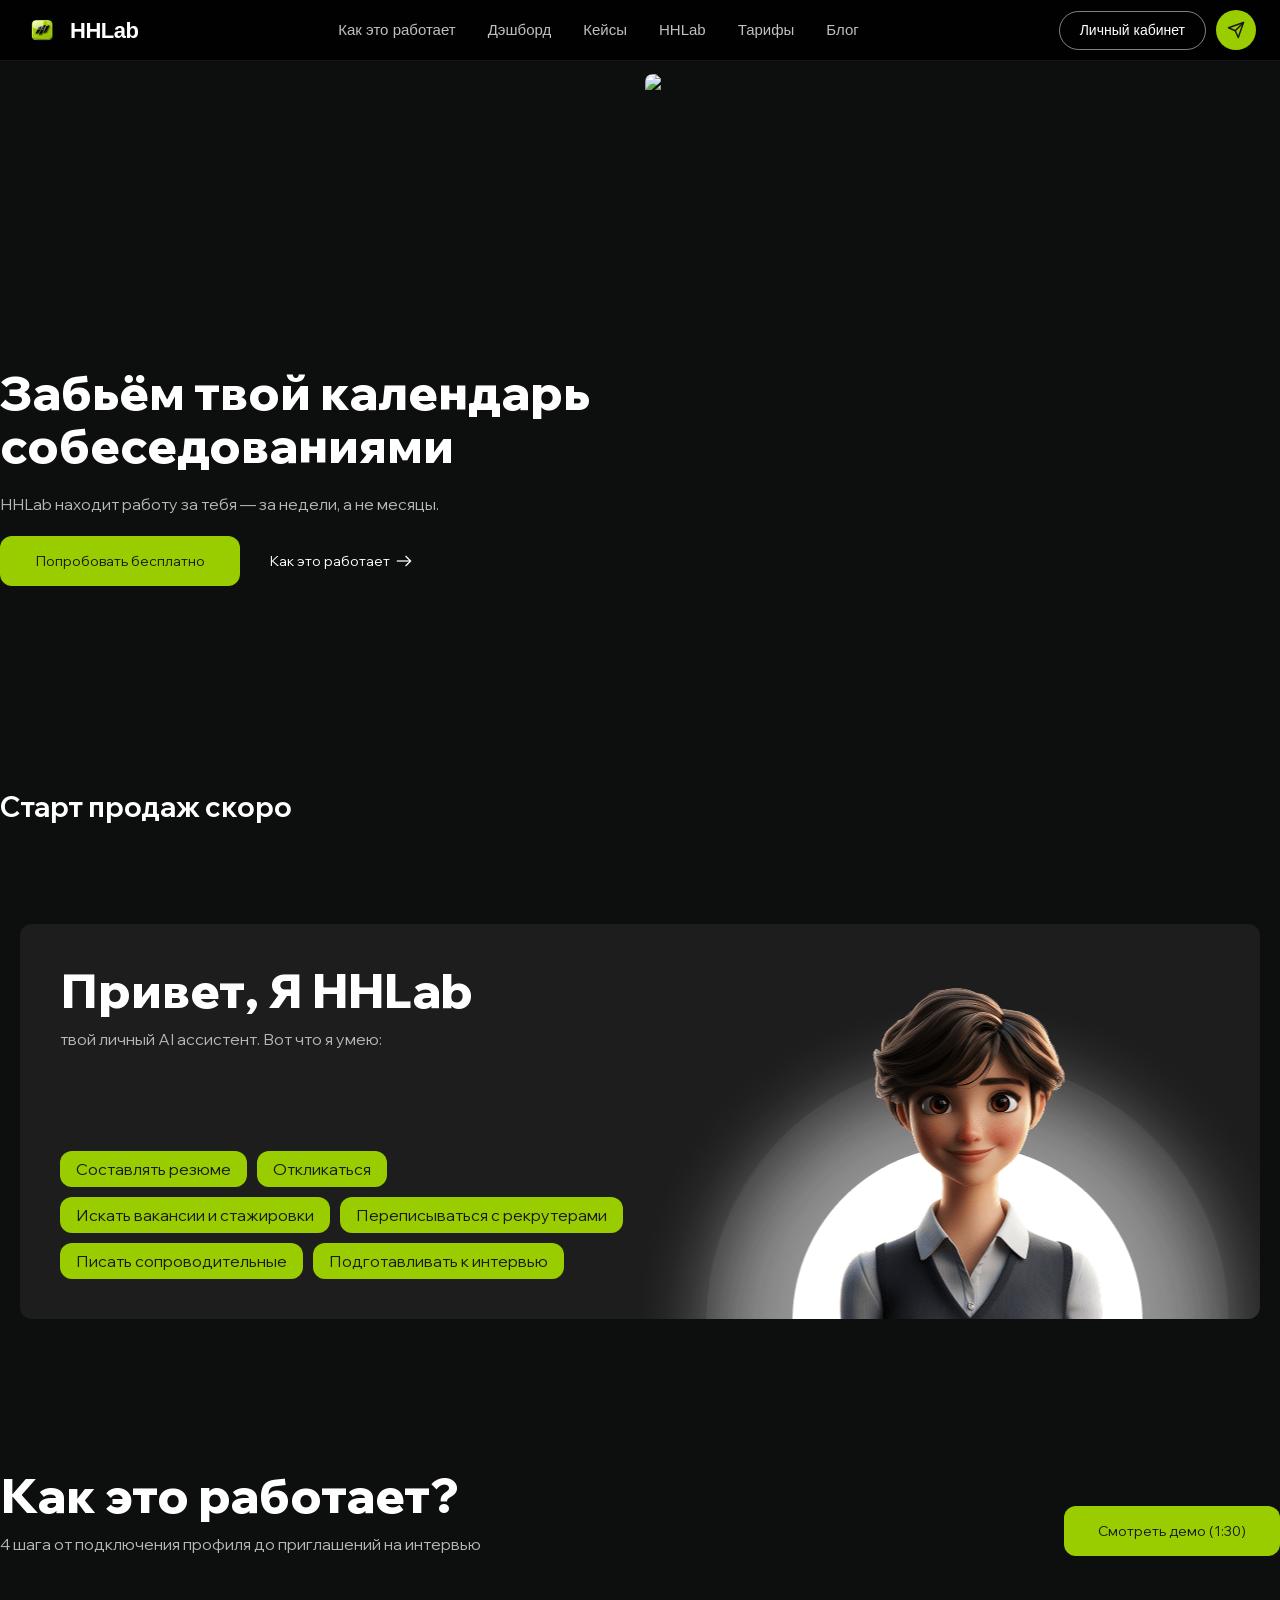
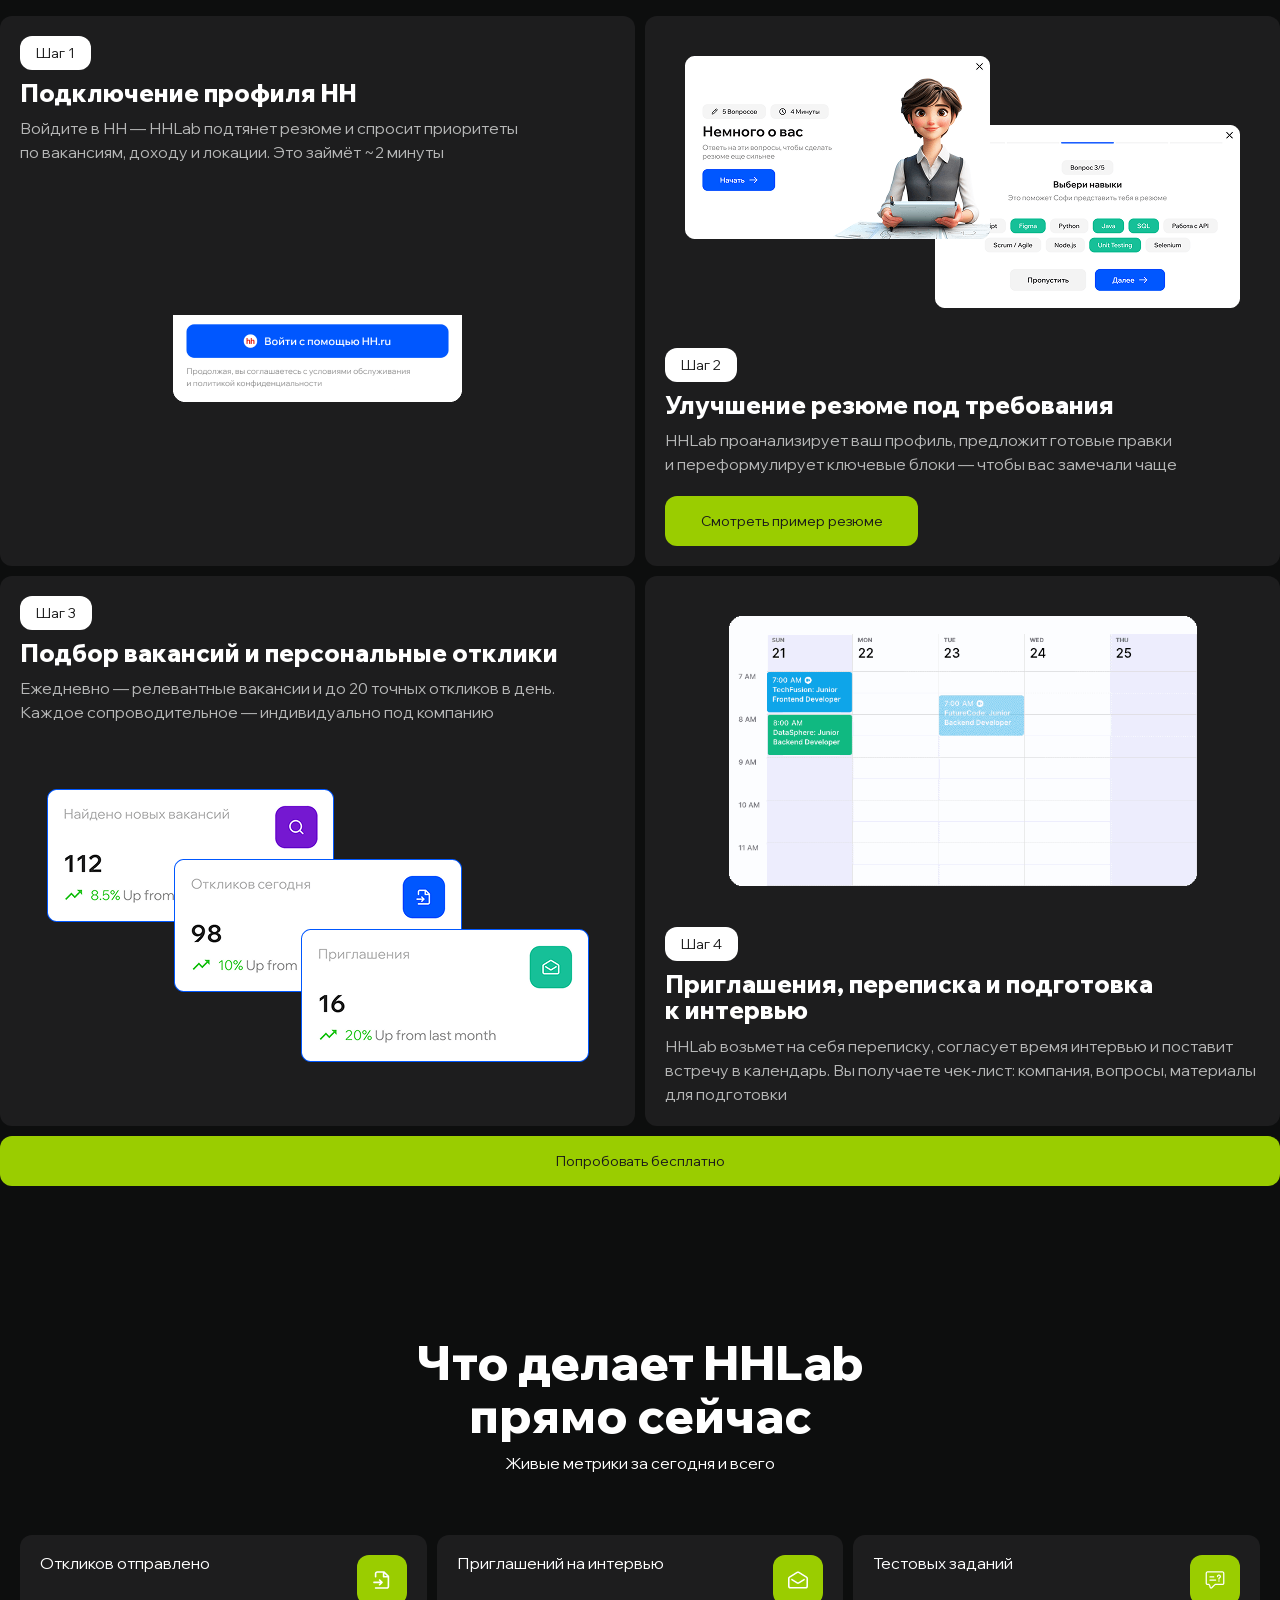
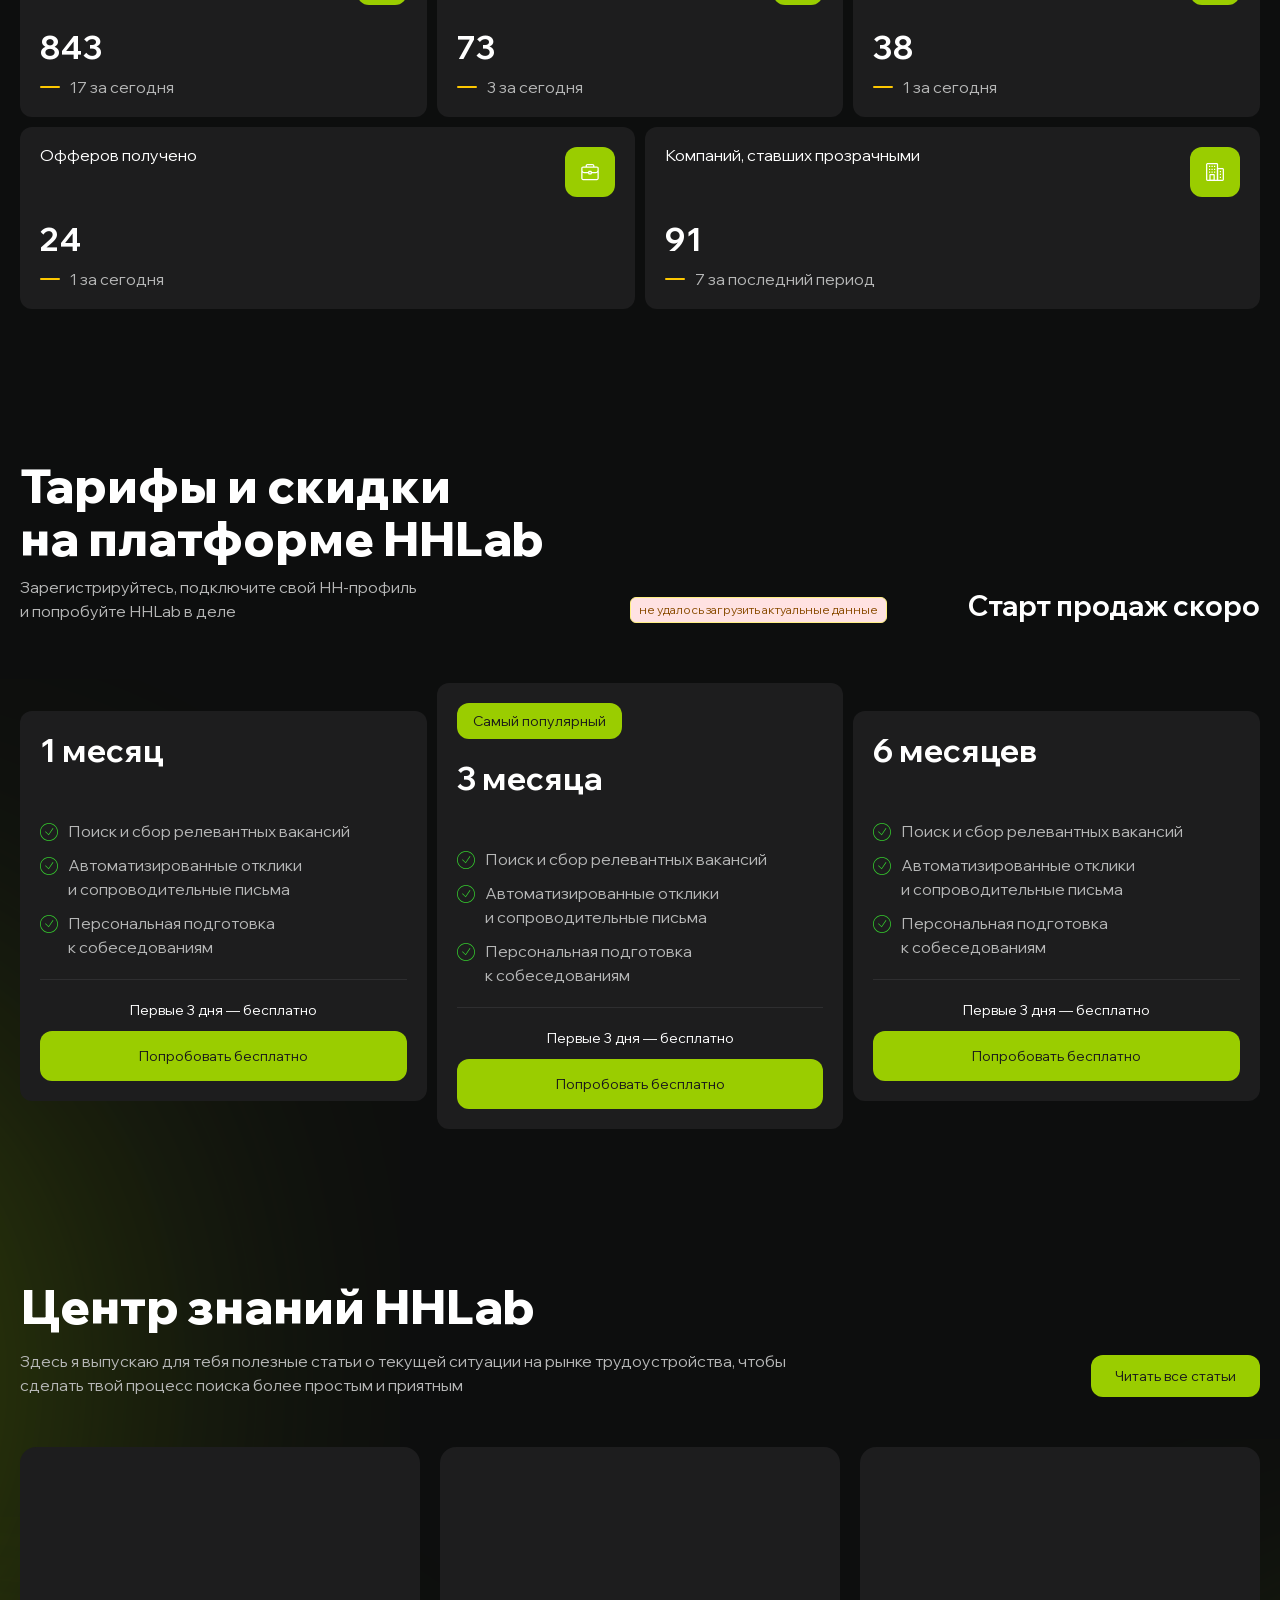
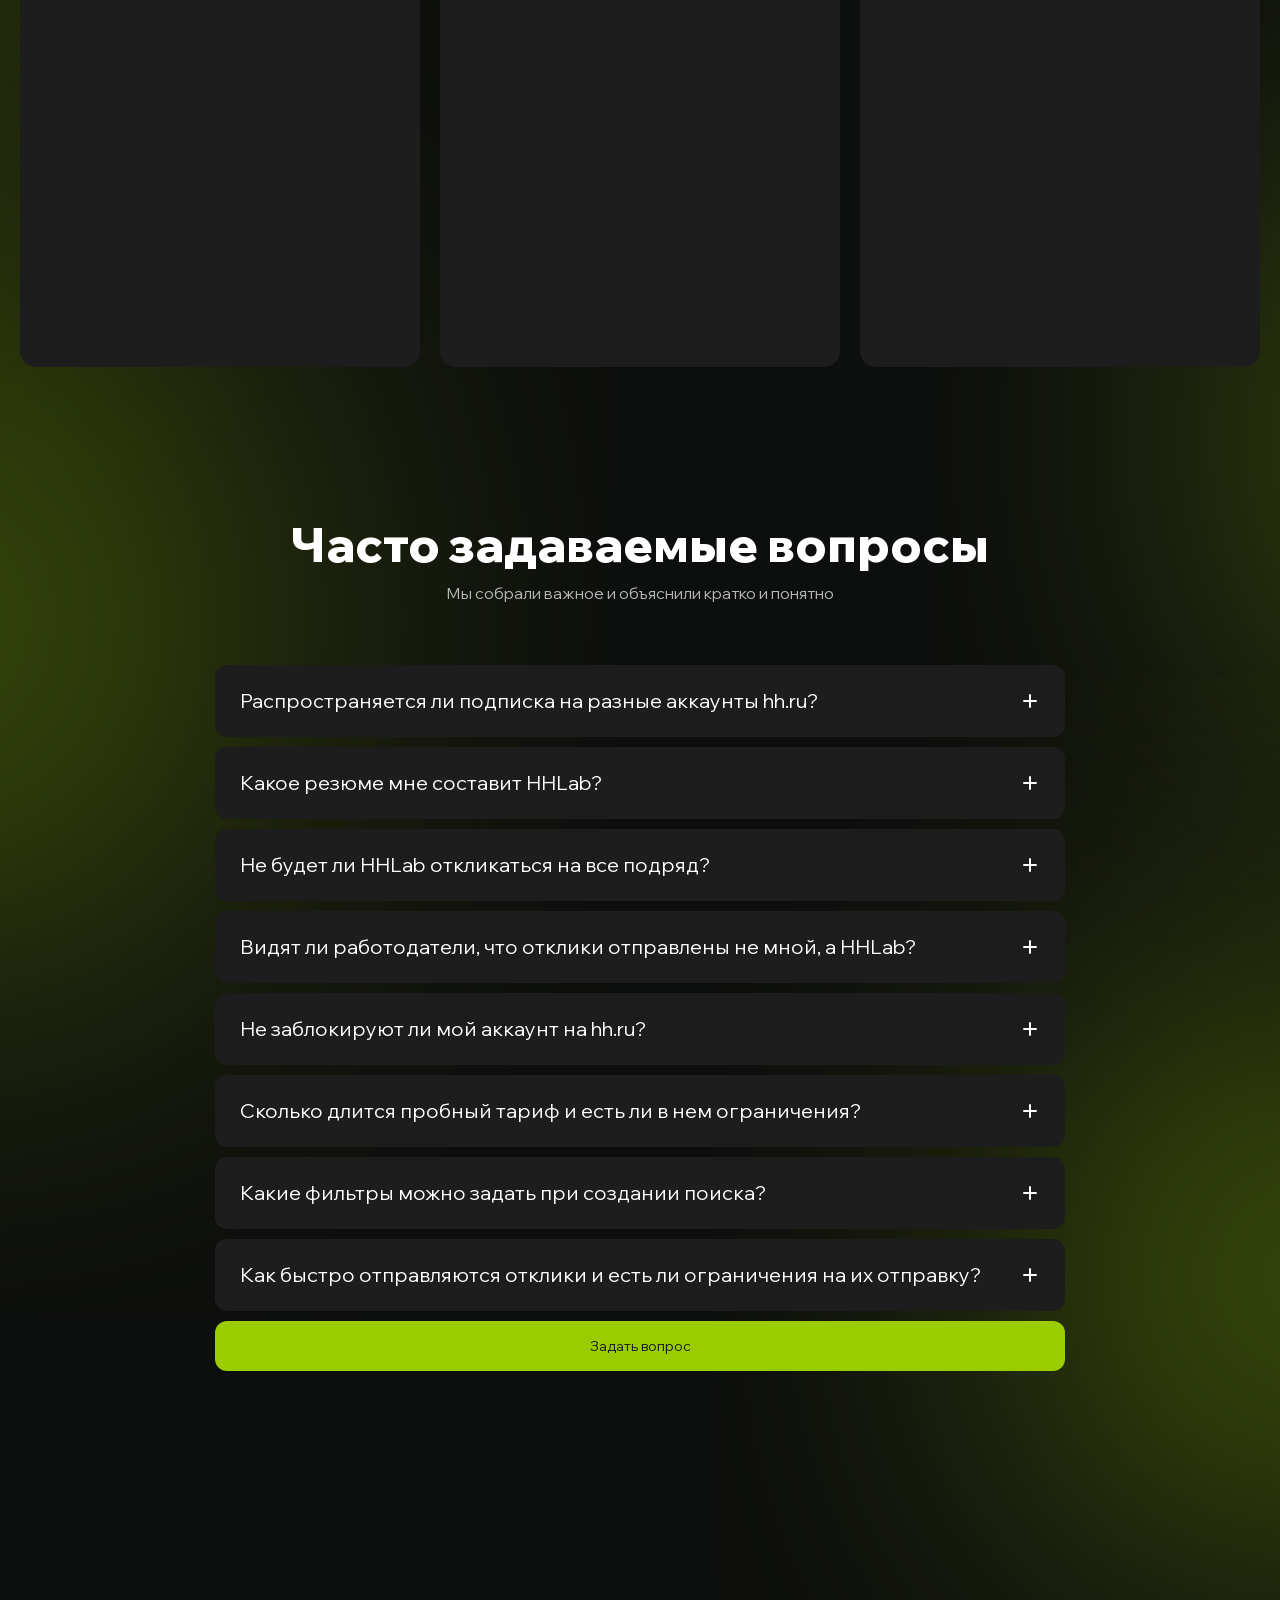
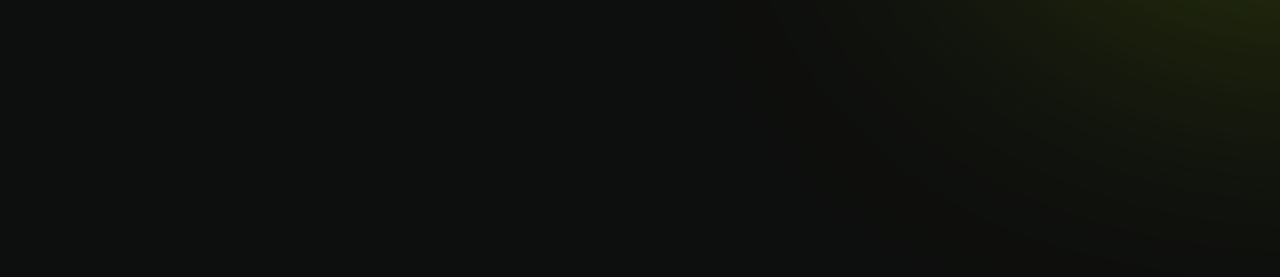
==== commit 91063cb1: "Fix button colors: restore original Tailwind classes, override via CSS - Revert bg-[#9ACD00] back to" ====
--- a/index.html
+++ b/index.html
@@ -1,13 +1,15 @@
-<!DOCTYPE html><!--quwFwRStSG4P5r2iXQoZO--><html lang="ru"><head><meta charSet="utf-8"/><meta name="viewport" content="width=device-width, initial-scale=1.0, maximum-scale=1.0, user-scalable=no"/><meta name="viewport" content="width=device-width, initial-scale=1"/><link rel="preload" href="_next/static/media/07a25e30db343ec8-s.p.woff2" as="font" crossorigin="" type="font/woff2"/><link rel="preload" href="_next/static/media/70355d4fbd533ab2-s.p.woff2" as="font" crossorigin="" type="font/woff2"/><link rel="preload" as="image" imageSrcSet="/landing/_next/image?url=%2Fsofi-static-image.png&amp;w=640&amp;q=100 1x, /landing/_next/image?url=%2Fsofi-static-image.png&amp;w=1920&amp;q=100 2x"/><link rel="preload" as="image" href="changeable-animation/compressed-main-screen.gif"/><link rel="stylesheet" href="_next/static/css/bd3941d4b3593395.css" data-precedence="next"/><link rel="stylesheet" href="_next/static/css/c76ef4af6734d4aa.css" data-precedence="next"/><meta name="robots" content="index, follow, max-snippet:-1, max-image-preview:large, max-video-preview:-1"/><meta name="googlebot" content="index, follow, max-snippet:-1, max-image-preview:large, max-video-preview:-1"/><meta name="bingbot" content="index, follow, max-snippet:-1, max-image-preview:large, max-video-preview:-1"/><meta name="yandex" content="index, follow"/><meta name="geo.region" content="RU"/><meta name="geo.placename" content="Russia"/><meta name="geo.position" content="55.7558;37.6176"/><meta name="ICBM" content="55.7558, 37.6176"/><meta name="keywords" content="автоотклики, автоотклики hh, сервис автоматизации поиска работы, автоотклики на вакансии, автоматизация поиска работы, поиск работы IT, AI ассистент, hh.ru автоотклики, автоматические отклики, поиск работы программист, трудоустройство IT, карьера в IT, собеседования разработчик, junior вакансии"/><meta http-equiv="content-language" content="ru"/><meta name="language" content="Russian"/><meta property="og:locale" content="ru_RU"/><meta property="og:type" content="website"/><meta property="og:site_name" content="HHLab - Автоотклики на вакансии"/><meta name="HandheldFriendly" content="true"/><meta name="MobileOptimized" content="320"/><meta http-equiv="X-UA-Compatible" content="IE=edge"/><meta name="format-detection" content="telephone=no"/><meta name="revisit-after" content="1 days"/><meta name="distribution" content="global"/><meta name="rating" content="general"/><meta name="target" content="all"/><link rel="icon" type="image/x-icon" href="../favicon.ico.html"/><link rel="shortcut icon" href="../favicon.ico.html"/><meta name="next-size-adjust" content=""/><title>HHLab - сервис автоматизации поиска работы: автоотклики на hh, составление резюме</title><meta name="description" content="Автоотклики на вакансии - сервис автоматизации поиска работы. AI-ассистент HHLab найдёт вакансии, напишет письма и подготовит к собеседованиям в топовые компании"/><meta name="author" content="ООО HHLab и партнеры"/><meta name="keywords" content="автоотклики,автоотклики hh,сервис автоматизации поиска работы,автоотклики на вакансии,автоматизация поиска работы,поиск работы IT,AI ассистент карьера,собеседования разработчик,junior вакансии,трудоустройство программист,карьера в IT,поиск работы Москва,hh.ru автоотклики,автоматические отклики"/><meta name="creator" content="ООО HHLab и партнеры"/><meta name="publisher" content="ООО HHLab и партнеры"/><meta name="robots" content="index, follow"/><meta name="googlebot" content="index, follow, max-video-preview:-1, max-image-preview:large, max-snippet:-1"/><meta name="category" content="technology"/><meta name="classification" content="AI Assistant for Job Search"/><meta name="theme-color" content="#000000"/><meta name="format-detection" content="telephone=no"/><meta name="application-name" content="HHLab - Автоотклики на вакансии"/><link rel="canonical" href="https://t.me/hh_responses_tracker_bot"/><meta property="og:title" content="HHLab - сервис автоматизации поиска работы: автоотклики на hh, составление резюме"/><meta property="og:description" content="Автоотклики на вакансии - сервис автоматизации поиска работы. AI-ассистент HHLab найдёт вакансии, напишет письма и подготовит к собеседованиям в топовые компании"/><meta property="og:image" content="https://sofi-assistant.com/main-screen.gif"/><meta property="og:image:width" content="635"/><meta property="og:image:height" content="750"/><meta property="og:image:alt" content="HHLab AI Assistant Demo"/><meta name="twitter:card" content="summary_large_image"/><meta name="twitter:title" content="Автоотклики на вакансии - HHLab AI-ассистент для поиска работы в IT"/><meta name="twitter:description" content="Автоотклики на вакансии - сервис автоматизации поиска работы. AI-ассистент HHLab найдёт вакансии, напишет письма и подготовит к собеседованиям в топовые компании"/><meta name="twitter:image" content="https://sofi-assistant.com/sophy-in-circle.png"/><link rel="icon" href="../favicon.ico.html" type="image/x-icon" sizes="16x16"/></head><body style="padding-top:64px;" class="__variable_ff8f72 antialiased flex flex-col min-h-screen"><style>@media(max-width:768px){.hhlab-nav-links{display:none!important}}
+<!DOCTYPE html><!--quwFwRStSG4P5r2iXQoZO--><html lang="ru"><head><meta charSet="utf-8"/><meta name="viewport" content="width=device-width, initial-scale=1.0, maximum-scale=1.0, user-scalable=no"/><meta name="viewport" content="width=device-width, initial-scale=1"/><link rel="preload" href="_next/static/media/07a25e30db343ec8-s.p.woff2" as="font" crossorigin="" type="font/woff2"/><link rel="preload" href="_next/static/media/70355d4fbd533ab2-s.p.woff2" as="font" crossorigin="" type="font/woff2"/><link rel="preload" as="image" imageSrcSet="/landing/_next/image?url=%2Fsofi-static-image.png&amp;w=640&amp;q=100 1x, /landing/_next/image?url=%2Fsofi-static-image.png&amp;w=1920&amp;q=100 2x"/><link rel="preload" as="image" href="changeable-animation/compressed-main-screen.gif"/><link rel="stylesheet" href="_next/static/css/bd3941d4b3593395.css" data-precedence="next"/><link rel="stylesheet" href="_next/static/css/c76ef4af6734d4aa.css" data-precedence="next"/><meta name="robots" content="index, follow, max-snippet:-1, max-image-preview:large, max-video-preview:-1"/><meta name="googlebot" content="index, follow, max-snippet:-1, max-image-preview:large, max-video-preview:-1"/><meta name="bingbot" content="index, follow, max-snippet:-1, max-image-preview:large, max-video-preview:-1"/><meta name="yandex" content="index, follow"/><meta name="geo.region" content="RU"/><meta name="geo.placename" content="Russia"/><meta name="geo.position" content="55.7558;37.6176"/><meta name="ICBM" content="55.7558, 37.6176"/><meta name="keywords" content="автоотклики, автоотклики hh, сервис автоматизации поиска работы, автоотклики на вакансии, автоматизация поиска работы, поиск работы IT, AI ассистент, hh.ru автоотклики, автоматические отклики, поиск работы программист, трудоустройство IT, карьера в IT, собеседования разработчик, junior вакансии"/><meta http-equiv="content-language" content="ru"/><meta name="language" content="Russian"/><meta property="og:locale" content="ru_RU"/><meta property="og:type" content="website"/><meta property="og:site_name" content="HHLab - Автоотклики на вакансии"/><meta name="HandheldFriendly" content="true"/><meta name="MobileOptimized" content="320"/><meta http-equiv="X-UA-Compatible" content="IE=edge"/><meta name="format-detection" content="telephone=no"/><meta name="revisit-after" content="1 days"/><meta name="distribution" content="global"/><meta name="rating" content="general"/><meta name="target" content="all"/><link rel="icon" type="image/x-icon" href="../favicon.ico.html"/><link rel="shortcut icon" href="../favicon.ico.html"/><meta name="next-size-adjust" content=""/><title>HHLab - сервис автоматизации поиска работы: автоотклики на hh, составление резюме</title><meta name="description" content="Автоотклики на вакансии - сервис автоматизации поиска работы. AI-ассистент HHLab найдёт вакансии, напишет письма и подготовит к собеседованиям в топовые компании"/><meta name="author" content="ООО HHLab и партнеры"/><meta name="keywords" content="автоотклики,автоотклики hh,сервис автоматизации поиска работы,автоотклики на вакансии,автоматизация поиска работы,поиск работы IT,AI ассистент карьера,собеседования разработчик,junior вакансии,трудоустройство программист,карьера в IT,поиск работы Москва,hh.ru автоотклики,автоматические отклики"/><meta name="creator" content="ООО HHLab и партнеры"/><meta name="publisher" content="ООО HHLab и партнеры"/><meta name="robots" content="index, follow"/><meta name="googlebot" content="index, follow, max-video-preview:-1, max-image-preview:large, max-snippet:-1"/><meta name="category" content="technology"/><meta name="classification" content="AI Assistant for Job Search"/><meta name="theme-color" content="#000000"/><meta name="format-detection" content="telephone=no"/><meta name="application-name" content="HHLab - Автоотклики на вакансии"/><link rel="canonical" href="https://t.me/hh_responses_tracker_bot"/><meta property="og:title" content="HHLab - сервис автоматизации поиска работы: автоотклики на hh, составление резюме"/><meta property="og:description" content="Автоотклики на вакансии - сервис автоматизации поиска работы. AI-ассистент HHLab найдёт вакансии, напишет письма и подготовит к собеседованиям в топовые компании"/><meta property="og:image" content="https://sofi-assistant.com/main-screen.gif"/><meta property="og:image:width" content="635"/><meta property="og:image:height" content="750"/><meta property="og:image:alt" content="HHLab AI Assistant Demo"/><meta name="twitter:card" content="summary_large_image"/><meta name="twitter:title" content="Автоотклики на вакансии - HHLab AI-ассистент для поиска работы в IT"/><meta name="twitter:description" content="Автоотклики на вакансии - сервис автоматизации поиска работы. AI-ассистент HHLab найдёт вакансии, напишет письма и подготовит к собеседованиям в топовые компании"/><meta name="twitter:image" content="https://sofi-assistant.com/sophy-in-circle.png"/><link rel="icon" href="../favicon.ico.html" type="image/x-icon" sizes="16x16"/></head><body style="padding-top:64px;" class="__variable_ff8f72 antialiased flex flex-col min-h-screen"><style>
+@media(max-width:768px){.hhlab-nav-links{display:none!important}}
+.bg-\[\#0057FF\]{background-color:#9ACD00!important;color:#1a1a1a!important}
 .bg-brand-blue{color:#1a1a1a!important}
-.bg-\[\#9ACD00\]{color:#1a1a1a!important}
-</style><nav style="position:fixed;top:0;left:0;right:0;z-index:1000;background:rgba(0,0,0,0.88);backdrop-filter:blur(12px);-webkit-backdrop-filter:blur(12px);padding:10px 24px;display:flex;justify-content:space-between;align-items:center;border-bottom:1px solid rgba(255,255,255,0.08);"><a href="https://t.me/hh_responses_tracker_bot" target="_blank" style="display:flex;align-items:center;gap:10px;text-decoration:none;"><img src="photo_2026-03-23_10.43.53-removebg-preview.png" alt="HHLab" style="width:36px;height:36px;object-fit:contain;border-radius:50%;"/><span style="font-weight:800;font-size:22px;color:white;letter-spacing:-0.5px;font-family:sans-serif">HHLab</span></a><div class="hhlab-nav-links" style="display:flex;align-items:center;gap:32px;"><a href="#how-it-works" style="color:rgba(255,255,255,0.75);text-decoration:none;font-size:15px;font-family:sans-serif;transition:color 0.2s" onmouseover="this.style.color='white'" onmouseout="this.style.color='rgba(255,255,255,0.75)'">Как это работает</a><a href="https://t.me/hh_responses_tracker_bot" target="_blank" style="color:rgba(255,255,255,0.75);text-decoration:none;font-size:15px;font-family:sans-serif;transition:color 0.2s" onmouseover="this.style.color='white'" onmouseout="this.style.color='rgba(255,255,255,0.75)'">Дэшборд</a><a href="blog.html" style="color:rgba(255,255,255,0.75);text-decoration:none;font-size:15px;font-family:sans-serif;transition:color 0.2s" onmouseover="this.style.color='white'" onmouseout="this.style.color='rgba(255,255,255,0.75)'">Кейсы</a><a href="#sophy-intro" style="color:rgba(255,255,255,0.75);text-decoration:none;font-size:15px;font-family:sans-serif;transition:color 0.2s" onmouseover="this.style.color='white'" onmouseout="this.style.color='rgba(255,255,255,0.75)'">HHLab</a><a href="#pricing" style="color:rgba(255,255,255,0.75);text-decoration:none;font-size:15px;font-family:sans-serif;transition:color 0.2s" onmouseover="this.style.color='white'" onmouseout="this.style.color='rgba(255,255,255,0.75)'">Тарифы</a><a href="blog.html" style="color:rgba(255,255,255,0.75);text-decoration:none;font-size:15px;font-family:sans-serif;transition:color 0.2s" onmouseover="this.style.color='white'" onmouseout="this.style.color='rgba(255,255,255,0.75)'">Блог</a></div><div style="display:flex;align-items:center;gap:10px;"><a href="https://t.me/hh_responses_tracker_bot" target="_blank" style="display:inline-flex;align-items:center;justify-content:center;padding:8px 20px;border:1.5px solid rgba(255,255,255,0.5);border-radius:50px;color:white;text-decoration:none;font-size:14px;font-family:sans-serif;white-space:nowrap;transition:border-color 0.2s" onmouseover="this.style.borderColor='white'" onmouseout="this.style.borderColor='rgba(255,255,255,0.5)'">Личный кабинет</a><a href="https://t.me/hh_responses_tracker_bot" target="_blank" style="display:inline-flex;align-items:center;justify-content:center;width:40px;height:40px;background:#9ACD00;border-radius:50%;color:white;text-decoration:none;"><svg width="18" height="18" viewBox="0 0 24 24" fill="none" stroke="currentColor" stroke-width="2" stroke-linecap="round" stroke-linejoin="round"><line x1="22" y1="2" x2="11" y2="13"></line><polygon points="22 2 15 22 11 13 2 9 22 2"></polygon></svg></a></div></nav><div hidden=""><!--$--><!--/$--></div><noscript><div><img src="https://mc.yandex.ru/watch/103363843" style="position:absolute;left:-9999px" alt=""/></div></noscript><main class="flex-1 flex flex-col min-h-0"><script type="application/ld+json">{"@context":"https://schema.org","@type":"SoftwareApplication","name":"HHLab - Автоотклики на вакансии hh.ru, AI-ассистент для поиска работы в IT","description":"Автоотклики на вакансии hh.ru - сервис автоматизации поиска работы. AI-ассистент для поиска работы в IT: найдёт скрытые Junior-вакансии, напишет письма и подготовит к собеседованиям в топовые компании","url":"https://sofi-assistant.com/landing","applicationCategory":"BusinessApplication","operatingSystem":"Web","provider":{"@type":"Organization","name":"ООО HHLab и партнеры","url":"https://sofi-assistant.com"}}</script><script type="application/ld+json">{"@context":"https://schema.org","@type":"Organization","name":"ООО HHLab и партнеры","url":"https://sofi-assistant.com","logo":"https://sofi-assistant.com/logo.svg","description":"Разработчик AI-ассистента HHLab для автоматизации поиска работы в IT","contactPoint":{"@type":"ContactPoint","telephone":"+7-495-152-52-72","contactType":"customer service","email":"yourcodereview@gmail.com"},"address":{"@type":"PostalAddress","addressCountry":"RU"},"sameAs":["https://t.me/+f-dTdtNR9w5hYzg0","https://www.youtube.com/@yourcodereview","https://www.linkedin.com/company/yourcodereview"]}</script><script type="application/ld+json">{"@context":"https://schema.org","@type":"BreadcrumbList","itemListElement":[{"@type":"ListItem","position":1,"name":"Главная","item":"https://sofi-assistant.com"},{"@type":"ListItem","position":2,"name":"Лендинг","item":"https://sofi-assistant.com/landing"}]}</script><script type="application/ld+json">{"@context":"https://schema.org","@type":"WebSite","name":"HHLab - Автоотклики на вакансии hh.ru","url":"https://sofi-assistant.com/landing","description":"Автоотклики на вакансии hh.ru - сервис автоматизации поиска работы в IT","potentialAction":{"@type":"SearchAction","target":"https://sofi-assistant.com/landing","query-input":"автоотклики hh"}}</script><script type="application/ld+json">{"@context":"https://schema.org","@type":"Service","name":"Автоотклики на вакансии hh.ru","description":"Сервис автоматизации поиска работы - автоотклики на вакансии hh.ru с помощью AI-ассистента","provider":{"@type":"Organization","name":"ООО HHLab и партнеры","url":"https://sofi-assistant.com/landing"},"serviceType":"Автоотклики на вакансии","areaServed":"RU","availableLanguage":"ru"}</script><script type="application/ld+json">{"@context":"https://schema.org","@type":"FAQPage","mainEntity":[{"@type":"Question","name":"Распространяется ли подписка на разные аккаунты hh.ru?","acceptedAnswer":{"@type":"Answer","text":"Нет, данная подписка распространяется только на 1 аккаунт"}},{"@type":"Question","name":"Какое резюме мне составит HHLab?","acceptedAnswer":{"@type":"Answer","text":"Пример резюме можно посмотреть выше в блоке \"как это работает\"."}},{"@type":"Question","name":"Не будет ли HHLab откликаться на все подряд?","acceptedAnswer":{"@type":"Answer","text":"Нет, сейчас мы доработали HHLab так, что она сначала узнает твои предпочтения по вакансиями, затем составляет портрет целевой вакансии, и потом делает отклики максимально похожие на целевой портрет вакансий. И сама отправка откликов делается \"умным\" способом, распределяя отклики по тем вакансиям и компаниям, которые сейчас активнее всего зовут на интервью."}},{"@type":"Question","name":"Видят ли работодатели, что отклики отправлены не мной, а HHLab?","acceptedAnswer":{"@type":"Answer","text":"Нет, работодатель не будет знать кто делает отклики, а также не будет знать, что с ним переписывается HHLab"}},{"@type":"Question","name":"Не заблокируют ли мой аккаунт на hh.ru?","acceptedAnswer":{"@type":"Answer","text":"Нет, HHLab работает через официальный API hh.ru, как верифицированный разработчик. Поэтому все отклики делаются с согласия hh.ru."}},{"@type":"Question","name":"Сколько длится пробный тариф и есть ли в нем ограничения?","acceptedAnswer":{"@type":"Answer","text":"Пробный тариф длится всего 3 дня, в рамках 3 дней ты сможешь посмотреть как работает HHLab."}},{"@type":"Question","name":"Какие фильтры можно задать при создании поиска?","acceptedAnswer":{"@type":"Answer","text":"Почти любые: по опыту, грейду, типам компаний, зарплате и многим другим фильтрам."}},{"@type":"Question","name":"Как быстро отправляются отклики и есть ли ограничения на их отправку?","acceptedAnswer":{"@type":"Answer","text":"HHLab может отправлять до 20 откликов в день. Но отправка откликов делается \"умным\" способом, распределяя отклики по тем вакансиям и компаниям, которые сейчас активнее всего зовут на интервью."}}]}</script><main><section class="xl:max-w-[1280px] mx-auto max-w-[calc(100%-40px)] lg:mt-[10px] pb-[120px] md:pb-[100px] lg:pb-[150px]" aria-labelledby="hero-heading"><div class="grid lg:grid-cols-2 gap-y-[40px]"><div class="xl:pt-[292px] lg:pt-[255px] md:pt-[100px] sm:pt-[90px] pt-[80px] flex flex-col justify-between xs:gap-y-[40px] gap-y-[30px] items-center lg:items-start"><header class="relative"><h1 id="hero-heading" class="font-wix font-extrabold xl:text-[48px] md:text-[36px] text-[28px] xs:text-[32px] leading-[110%] text-white xs:mb-5 mb-2.5 text-center lg:text-left">Забьём твой календарь <br class="lg:hidden"/> собеседованиями</h1><p class="font-wix font-normal md:text-[16px] text-[14px] leading-[150%] text-txt-gray xs:mb-5 mb-2.5 text-center lg:text-left">HHLab находит работу за тебя — за недели, а не месяцы.</p><div class="flex flex-col xs:flex-row gap-[20px] xs:gap-[30px] items-center xs:justify-center lg:justify-start"><a href="https://t.me/hh_responses_tracker_bot" target="_blank" class="inline-flex items-center justify-center
-    font-wix font-normal text-sm
-    transition-all duration-500
-    h-[50px] w-[100%]
-    cursor-pointer
-    rounded-[12px]
-    text-[#1a1a1a] shadow-[0_0_0_6px_rgba(154,205,0,0)] bg-[#9ACD00] hover:shadow-[0_0_0_6px_rgba(154,205,0,0.3)] group-hover:shadow-[0_0_0_6px_rgba(154,205,0,0.3)] w-[240px]">Попробовать бесплатно</a><a href="#how-it-works"><div class="flex  items-center group cursor-pointer"><span class="font-wix font-normal text-[14px] leading-[100%] text-white">Как это работает</span><img alt="Arrow" loading="lazy" width="16" height="16" decoding="async" data-nimg="1" class="ml-[6px] transition-transform duration-300 ease-out will-change-transform group-hover:translate-x-1" style="color:transparent" srcSet="_next/image%3Furl=%252Farrow.png&amp;w=16&amp;q=75amp;q_next/image%3Furl=%252Farrow.png&amp;w=32&amp;q=75mp;w=32&amp;q=75 2x" src="_next/image%3Furl=%252Farrow.png&amp;w=32&amp;q=75"/></div></a></div></header><aside aria-label="Статистика и ограниченное предложение"><div class="font-bold text-[28px] leading-[120%] align-middle tracking-[0%] whitespace-nowrap min-h-[34px] text-white undefined">Старт продаж скоро</div></aside></div><figure class="rounded-lg xl:flex xl:justify-end lg:ml-auto"><img alt="Демонстрация работы AI-ассистента HHLab: интерфейс поиска вакансий и автоматических откликов" width="635" height="750" decoding="async" data-nimg="1" class="rounded-lg w-full
+.text-\[\#0057FF\]{color:#1a1a1a!important}
+</style><nav style="position:fixed;top:0;left:0;right:0;z-index:1000;background:rgba(0,0,0,0.88);backdrop-filter:blur(12px);-webkit-backdrop-filter:blur(12px);padding:10px 24px;display:flex;justify-content:space-between;align-items:center;border-bottom:1px solid rgba(255,255,255,0.08);"><a href="https://t.me/hh_responses_tracker_bot" target="_blank" style="display:flex;align-items:center;gap:10px;text-decoration:none;"><img src="photo_2026-03-23_10.43.53-removebg-preview.png" alt="HHLab" style="width:36px;height:36px;object-fit:contain;border-radius:50%;"/><span style="font-weight:800;font-size:22px;color:white;letter-spacing:-0.5px;font-family:sans-serif">HHLab</span></a><div class="hhlab-nav-links" style="display:flex;align-items:center;gap:32px;"><a href="#how-it-works" style="color:rgba(255,255,255,0.75);text-decoration:none;font-size:15px;font-family:sans-serif;transition:color 0.2s" onmouseover="this.style.color='white'" onmouseout="this.style.color='rgba(255,255,255,0.75)'">Как это работает</a><a href="https://t.me/hh_responses_tracker_bot" target="_blank" style="color:rgba(255,255,255,0.75);text-decoration:none;font-size:15px;font-family:sans-serif;transition:color 0.2s" onmouseover="this.style.color='white'" onmouseout="this.style.color='rgba(255,255,255,0.75)'">Дэшборд</a><a href="blog.html" style="color:rgba(255,255,255,0.75);text-decoration:none;font-size:15px;font-family:sans-serif;transition:color 0.2s" onmouseover="this.style.color='white'" onmouseout="this.style.color='rgba(255,255,255,0.75)'">Кейсы</a><a href="#sophy-intro" style="color:rgba(255,255,255,0.75);text-decoration:none;font-size:15px;font-family:sans-serif;transition:color 0.2s" onmouseover="this.style.color='white'" onmouseout="this.style.color='rgba(255,255,255,0.75)'">HHLab</a><a href="#pricing" style="color:rgba(255,255,255,0.75);text-decoration:none;font-size:15px;font-family:sans-serif;transition:color 0.2s" onmouseover="this.style.color='white'" onmouseout="this.style.color='rgba(255,255,255,0.75)'">Тарифы</a><a href="blog.html" style="color:rgba(255,255,255,0.75);text-decoration:none;font-size:15px;font-family:sans-serif;transition:color 0.2s" onmouseover="this.style.color='white'" onmouseout="this.style.color='rgba(255,255,255,0.75)'">Блог</a></div><div style="display:flex;align-items:center;gap:10px;"><a href="https://t.me/hh_responses_tracker_bot" target="_blank" style="display:inline-flex;align-items:center;justify-content:center;padding:8px 20px;border:1.5px solid rgba(255,255,255,0.5);border-radius:50px;color:white;text-decoration:none;font-size:14px;font-family:sans-serif;white-space:nowrap;transition:border-color 0.2s" onmouseover="this.style.borderColor='white'" onmouseout="this.style.borderColor='rgba(255,255,255,0.5)'">Личный кабинет</a><a href="https://t.me/hh_responses_tracker_bot" target="_blank" style="display:inline-flex;align-items:center;justify-content:center;width:40px;height:40px;background:#9ACD00;border-radius:50%;color:#1a1a1a;text-decoration:none;"><svg width="18" height="18" viewBox="0 0 24 24" fill="none" stroke="currentColor" stroke-width="2" stroke-linecap="round" stroke-linejoin="round"><line x1="22" y1="2" x2="11" y2="13"></line><polygon points="22 2 15 22 11 13 2 9 22 2"></polygon></svg></a></div></nav><div hidden=""><!--$--><!--/$--></div><noscript><div><img src="https://mc.yandex.ru/watch/103363843" style="position:absolute;left:-9999px" alt=""/></div></noscript><main class="flex-1 flex flex-col min-h-0"><script type="application/ld+json">{"@context":"https://schema.org","@type":"SoftwareApplication","name":"HHLab - Автоотклики на вакансии hh.ru, AI-ассистент для поиска работы в IT","description":"Автоотклики на вакансии hh.ru - сервис автоматизации поиска работы. AI-ассистент для поиска работы в IT: найдёт скрытые Junior-вакансии, напишет письма и подготовит к собеседованиям в топовые компании","url":"https://sofi-assistant.com/landing","applicationCategory":"BusinessApplication","operatingSystem":"Web","provider":{"@type":"Organization","name":"ООО HHLab и партнеры","url":"https://sofi-assistant.com"}}</script><script type="application/ld+json">{"@context":"https://schema.org","@type":"Organization","name":"ООО HHLab и партнеры","url":"https://sofi-assistant.com","logo":"https://sofi-assistant.com/logo.svg","description":"Разработчик AI-ассистента HHLab для автоматизации поиска работы в IT","contactPoint":{"@type":"ContactPoint","telephone":"+7-495-152-52-72","contactType":"customer service","email":"yourcodereview@gmail.com"},"address":{"@type":"PostalAddress","addressCountry":"RU"},"sameAs":["https://t.me/+f-dTdtNR9w5hYzg0","https://www.youtube.com/@yourcodereview","https://www.linkedin.com/company/yourcodereview"]}</script><script type="application/ld+json">{"@context":"https://schema.org","@type":"BreadcrumbList","itemListElement":[{"@type":"ListItem","position":1,"name":"Главная","item":"https://sofi-assistant.com"},{"@type":"ListItem","position":2,"name":"Лендинг","item":"https://sofi-assistant.com/landing"}]}</script><script type="application/ld+json">{"@context":"https://schema.org","@type":"WebSite","name":"HHLab - Автоотклики на вакансии hh.ru","url":"https://sofi-assistant.com/landing","description":"Автоотклики на вакансии hh.ru - сервис автоматизации поиска работы в IT","potentialAction":{"@type":"SearchAction","target":"https://sofi-assistant.com/landing","query-input":"автоотклики hh"}}</script><script type="application/ld+json">{"@context":"https://schema.org","@type":"Service","name":"Автоотклики на вакансии hh.ru","description":"Сервис автоматизации поиска работы - автоотклики на вакансии hh.ru с помощью AI-ассистента","provider":{"@type":"Organization","name":"ООО HHLab и партнеры","url":"https://sofi-assistant.com/landing"},"serviceType":"Автоотклики на вакансии","areaServed":"RU","availableLanguage":"ru"}</script><script type="application/ld+json">{"@context":"https://schema.org","@type":"FAQPage","mainEntity":[{"@type":"Question","name":"Распространяется ли подписка на разные аккаунты hh.ru?","acceptedAnswer":{"@type":"Answer","text":"Нет, данная подписка распространяется только на 1 аккаунт"}},{"@type":"Question","name":"Какое резюме мне составит HHLab?","acceptedAnswer":{"@type":"Answer","text":"Пример резюме можно посмотреть выше в блоке \"как это работает\"."}},{"@type":"Question","name":"Не будет ли HHLab откликаться на все подряд?","acceptedAnswer":{"@type":"Answer","text":"Нет, сейчас мы доработали HHLab так, что она сначала узнает твои предпочтения по вакансиями, затем составляет портрет целевой вакансии, и потом делает отклики максимально похожие на целевой портрет вакансий. И сама отправка откликов делается \"умным\" способом, распределяя отклики по тем вакансиям и компаниям, которые сейчас активнее всего зовут на интервью."}},{"@type":"Question","name":"Видят ли работодатели, что отклики отправлены не мной, а HHLab?","acceptedAnswer":{"@type":"Answer","text":"Нет, работодатель не будет знать кто делает отклики, а также не будет знать, что с ним переписывается HHLab"}},{"@type":"Question","name":"Не заблокируют ли мой аккаунт на hh.ru?","acceptedAnswer":{"@type":"Answer","text":"Нет, HHLab работает через официальный API hh.ru, как верифицированный разработчик. Поэтому все отклики делаются с согласия hh.ru."}},{"@type":"Question","name":"Сколько длится пробный тариф и есть ли в нем ограничения?","acceptedAnswer":{"@type":"Answer","text":"Пробный тариф длится всего 3 дня, в рамках 3 дней ты сможешь посмотреть как работает HHLab."}},{"@type":"Question","name":"Какие фильтры можно задать при создании поиска?","acceptedAnswer":{"@type":"Answer","text":"Почти любые: по опыту, грейду, типам компаний, зарплате и многим другим фильтрам."}},{"@type":"Question","name":"Как быстро отправляются отклики и есть ли ограничения на их отправку?","acceptedAnswer":{"@type":"Answer","text":"HHLab может отправлять до 20 откликов в день. Но отправка откликов делается \"умным\" способом, распределяя отклики по тем вакансиям и компаниям, которые сейчас активнее всего зовут на интервью."}}]}</script><main><section class="xl:max-w-[1280px] mx-auto max-w-[calc(100%-40px)] lg:mt-[10px] pb-[120px] md:pb-[100px] lg:pb-[150px]" aria-labelledby="hero-heading"><div class="grid lg:grid-cols-2 gap-y-[40px]"><div class="xl:pt-[292px] lg:pt-[255px] md:pt-[100px] sm:pt-[90px] pt-[80px] flex flex-col justify-between xs:gap-y-[40px] gap-y-[30px] items-center lg:items-start"><header class="relative"><h1 id="hero-heading" class="font-wix font-extrabold xl:text-[48px] md:text-[36px] text-[28px] xs:text-[32px] leading-[110%] text-white xs:mb-5 mb-2.5 text-center lg:text-left">Забьём твой календарь <br class="lg:hidden"/> собеседованиями</h1><p class="font-wix font-normal md:text-[16px] text-[14px] leading-[150%] text-txt-gray xs:mb-5 mb-2.5 text-center lg:text-left">HHLab находит работу за тебя — за недели, а не месяцы.</p><div class="flex flex-col xs:flex-row gap-[20px] xs:gap-[30px] items-center xs:justify-center lg:justify-start"><a href="https://t.me/hh_responses_tracker_bot" target="_blank" class="inline-flex items-center justify-center
+    font-wix font-normal text-sm
+    transition-all duration-500
+    h-[50px] w-[100%]
+    cursor-pointer
+    rounded-[12px]
+    text-white shadow-[0_0_0_6px_rgba(154,205,0,0)] bg-[#0057FF] hover:shadow-[0_0_0_6px_rgba(154,205,0,0.3)] group-hover:shadow-[0_0_0_6px_rgba(154,205,0,0.3)] w-[240px]">Попробовать бесплатно</a><a href="#how-it-works"><div class="flex  items-center group cursor-pointer"><span class="font-wix font-normal text-[14px] leading-[100%] text-white">Как это работает</span><img alt="Arrow" loading="lazy" width="16" height="16" decoding="async" data-nimg="1" class="ml-[6px] transition-transform duration-300 ease-out will-change-transform group-hover:translate-x-1" style="color:transparent" srcSet="_next/image%3Furl=%252Farrow.png&amp;w=16&amp;q=75amp;q_next/image%3Furl=%252Farrow.png&amp;w=32&amp;q=75mp;w=32&amp;q=75 2x" src="_next/image%3Furl=%252Farrow.png&amp;w=32&amp;q=75"/></div></a></div></header><aside aria-label="Статистика и ограниченное предложение"><div class="font-bold text-[28px] leading-[120%] align-middle tracking-[0%] whitespace-nowrap min-h-[34px] text-white undefined">Старт продаж скоро</div></aside></div><figure class="rounded-lg xl:flex xl:justify-end lg:ml-auto"><img alt="Демонстрация работы AI-ассистента HHLab: интерфейс поиска вакансий и автоматических откликов" width="635" height="750" decoding="async" data-nimg="1" class="rounded-lg w-full
       xl:max-w-[635px] xl:max-h-[750px]
       lg:max-w-[438px] lg:max-h-[650px]
       lame:max-w-[475px] lame:max-h-[650px]
@@ -17,47 +19,47 @@
     h-[50px] w-[100%]
     cursor-pointer
     rounded-[12px]
-    text-[#1a1a1a] shadow-[0_0_0_6px_rgba(154,205,0,0)] bg-[#9ACD00] hover:shadow-[0_0_0_6px_rgba(154,205,0,0.3)] group-hover:shadow-[0_0_0_6px_rgba(154,205,0,0.3)] w-[216px]" target="_blank" rel="noopener noreferrer" href="https://www.youtube.com/live/YooGMxVyuOQ?t=1078s">Смотреть демо (1:30)</a></header><div class="grid lg:grid-cols-2 grid-cols-1 gap-[10px] mb-[10px]" role="list" aria-label="Пошаговый процесс работы с HHLab"><article role="listitem"><div class="h-[550px] bg-black-secondary rounded-[12px] p-[20px] pb-[0] flex flex-col relative"><span class="
-    h-[34px]
-    inline-flex items-center justify-center
-    rounded-[12px] w-fit
-    px-4 py-2
-    font-wix font-normal text-sm leading-[100%] text-center
-    transition-colors duration-200
-   bg-white text-[#6B8E00] h-[34px] whitespace-nowrap">Шаг 1</span><h3 class="font-wix font-extrabold xl:text-[24px] text-[20px] leading-[110%] text-white mt-[10px]">Подключение профиля HH</h3><p class="font-wix font-normal md:text-[16px] text-[14px] leading-[150%] text-txt-gray mt-[10px]">Войдите в HH — HHLab подтянет резюме и спросит приоритеты по вакансиям, доходу и локации. Это займёт ~2 минуты</p><figure class="mx-auto mt-auto lg:mt-auto"><img alt="Демонстрация подключения профиля HeadHunter к AI-ассистенту HHLab" loading="lazy" width="595" height="356" decoding="async" data-nimg="1" class="object-cover w-[595px] h-[356px]" style="color:transparent" src="connect-hh.gif"/></figure></div></article><article role="listitem"><div class="md:h-[550px] h-[480px] bg-black-secondary rounded-[12px] p-[20px] flex flex-col"><figure class="flex justify-center lg:order-1 order-2 lg:mt-0 mt-[20px]"><img alt="Пример улучшения резюме AI-ассистентом HHLab: до и после оптимизации" loading="lazy" width="595" height="292" decoding="async" data-nimg="1" class="object-cover md:max-w-[595px] md:max-h-[292px] xs:max-h-[230px] xs:max-w-[500px]" style="color:transparent" src="make-better.png"/></figure><div class="lg:mt-auto lg:pt-[20px] lg:order-2 order-1"><span class="
-    h-[34px]
-    inline-flex items-center justify-center
-    rounded-[12px] w-fit
-    px-4 py-2
-    font-wix font-normal text-sm leading-[100%] text-center
-    transition-colors duration-200
-   bg-white text-[#6B8E00] h-[34px] whitespace-nowrap">Шаг 2</span><h3 class="font-wix font-extrabold xl:text-[24px] text-[20px] leading-[110%] text-white mt-[10px]">Улучшение резюме под требования</h3><p class="font-wix font-normal md:text-[16px] text-[14px] leading-[150%] text-txt-gray mt-[10px]">HHLab проанализирует ваш профиль, предложит готовые правки и переформулирует ключевые блоки — чтобы вас замечали чаще</p><div class="mt-[20px]"><button type="button" class="inline-flex items-center justify-center
-    font-wix font-normal text-sm
-    transition-all duration-500
-    h-[50px] w-[100%]
-    cursor-pointer
-    rounded-[12px]
-    text-[#1a1a1a] shadow-[0_0_0_6px_rgba(154,205,0,0)] bg-[#9ACD00] hover:shadow-[0_0_0_6px_rgba(154,205,0,0.3)] group-hover:shadow-[0_0_0_6px_rgba(154,205,0,0.3)] w-[253px]">Смотреть пример резюме</button></div></div></div></article><article role="listitem"><div class="md:h-[550px] sm:h-[432px] h-[408px] bg-black-secondary rounded-[12px] p-[20px] flex flex-col"><span class="
-    h-[34px]
-    inline-flex items-center justify-center
-    rounded-[12px] w-fit
-    px-4 py-2
-    font-wix font-normal text-sm leading-[100%] text-center
-    transition-colors duration-200
-   bg-white text-[#6B8E00] h-[34px] whitespace-nowrap">Шаг 3</span><h3 class="font-wix font-extrabold xl:text-[24px] text-[20px] leading-[110%] text-white mt-[10px]">Подбор вакансий и персональные отклики</h3><p class="font-wix font-normal md:text-[16px] text-[14px] leading-[150%] text-txt-gray mt-[10px]">Ежедневно — релевантные вакансии и до 20 точных откликов в день. Каждое сопроводительное — индивидуально под компанию</p><figure class="mt-auto lg:mt-auto"><img alt="Интерфейс подбора вакансий и создания персональных откликов AI-ассистентом HHLab" loading="lazy" width="595" height="356" decoding="async" data-nimg="1" class="object-cover xl:w-[595px] xl:h-[356px] lg:w-[480px] lg:h-[290px] md:max-w-[595px] md:max-h-[356px] xs:max-h-[200px] xs:max-w-[400px]" style="color:transparent" src="personal.png"/></figure></div></article><article role="listitem"><div class="md:h-[550px] sm:h-[480px] h-[431px] bg-black-secondary rounded-[12px] p-[20px] flex flex-col"><figure class="lg:order-1 order-2 lg:mt-0 mt-auto"><img alt="Демонстрация автоматической переписки с рекрутерами и планирования собеседований AI-ассистентом HHLab" loading="lazy" width="468" height="270" decoding="async" data-nimg="1" class="object-cover rounded-[10px] mx-auto lg:mt-[20px] mt-0 sm:h-[230px] sm:w-[400px] h-[180px] w-[310px] md:w-[550px] md:h-[317px] lg:w-[435px] lg:h-[250px] xl:w-[468px] xl:h-[270px]" style="color:transparent" src="calendar.gif"/></figure><div class="lg:mt-auto lg:order-2 order-1"><span class="
-    h-[34px]
-    inline-flex items-center justify-center
-    rounded-[12px] w-fit
-    px-4 py-2
-    font-wix font-normal text-sm leading-[100%] text-center
-    transition-colors duration-200
-   bg-white text-[#6B8E00] h-[34px] whitespace-nowrap">Шаг 4</span><h3 class="font-wix font-extrabold xl:text-[24px] text-[20px] leading-[110%] text-white mt-[10px]">Приглашения, переписка и подготовка к интервью</h3><p class="font-wix font-normal md:text-[16px] text-[14px] leading-[150%] text-txt-gray mt-[10px]">HHLab возьмет на себя переписку, согласует время интервью и поставит встречу в календарь. Вы получаете чек‑лист: компания, вопросы, материалы для подготовки</p></div></div></article></div><a href="https://t.me/hh_responses_tracker_bot" target="_blank" class="inline-flex items-center justify-center
-    font-wix font-normal text-sm
-    transition-all duration-500
-    h-[50px] w-[100%]
-    cursor-pointer
-    rounded-[12px]
-    text-[#1a1a1a] shadow-[0_0_0_6px_rgba(154,205,0,0)] bg-[#9ACD00] hover:shadow-[0_0_0_6px_rgba(154,205,0,0.3)] group-hover:shadow-[0_0_0_6px_rgba(154,205,0,0.3)] ">Попробовать бесплатно</a></section><section id="dashboard" class="w-[calc(100%-40px)] xl:max-w-[1280px] mx-auto mb-[120px] md:mb-[150px]" aria-labelledby="dashboard-heading"><header class="max-w-[528px] mx-auto text-center md:mb-[60px] mb-[50px]"><h2 id="dashboard-heading" class="font-wix-madefor-display font-extrabold xl:text-[48px] md:text-[36px] sm:text-[32px] text-[28px] leading-[110%] tracking-[0%]">Что делает HHLab прямо сейчас</h2><p class="font-wix-madefor-display font-normal md:text-[16px] text-[14px] leading-[150%] tracking-[0%] mt-[10px]">Живые метрики за сегодня и всего</p></header><div class="space-y-[10px] relative" role="region" aria-label="Статистика работы AI-ассистента HHLab"><div class="dashboard-grid" role="list" aria-label="Метрики работы AI-ассистента"><div class="dashboard-card dashboard-card-1"><div class="relative bg-black-secondary rounded-[12px] p-[20px] xl:h-[182px] h-[177px] flex flex-col"><h3 class="font-wix font-normal text-[16px] leading-[110%] tracking-[0px] text-white">Откликов отправлено</h3><div class="absolute bottom-[20px] left-[20px]"><div class="font-wix font-bold xl:text-[32px] sm:text-[28px] text-[24px]  leading-[40px] tracking-[1px] text-white mb-[10px]">843</div><div class="flex items-center mb[2px]"><div class="w-[20px] h-[2px] bg-yellow-400 rounded-[1px]"></div><span class="ml-[10px] font-wix font-normal text-[16px] leading-[20px] tracking-[0px]"><span class="text-txt-gray">17</span><span class="text-txt-gray"> <!-- -->за сегодня</span></span></div></div><button type="button" class="inline-flex items-center justify-center
+    text-white shadow-[0_0_0_6px_rgba(154,205,0,0)] bg-[#0057FF] hover:shadow-[0_0_0_6px_rgba(154,205,0,0.3)] group-hover:shadow-[0_0_0_6px_rgba(154,205,0,0.3)] w-[216px]" target="_blank" rel="noopener noreferrer" href="https://www.youtube.com/live/YooGMxVyuOQ?t=1078s">Смотреть демо (1:30)</a></header><div class="grid lg:grid-cols-2 grid-cols-1 gap-[10px] mb-[10px]" role="list" aria-label="Пошаговый процесс работы с HHLab"><article role="listitem"><div class="h-[550px] bg-black-secondary rounded-[12px] p-[20px] pb-[0] flex flex-col relative"><span class="
+    h-[34px]
+    inline-flex items-center justify-center
+    rounded-[12px] w-fit
+    px-4 py-2
+    font-wix font-normal text-sm leading-[100%] text-center
+    transition-colors duration-200
+   bg-white text-[#0057FF] h-[34px] whitespace-nowrap">Шаг 1</span><h3 class="font-wix font-extrabold xl:text-[24px] text-[20px] leading-[110%] text-white mt-[10px]">Подключение профиля HH</h3><p class="font-wix font-normal md:text-[16px] text-[14px] leading-[150%] text-txt-gray mt-[10px]">Войдите в HH — HHLab подтянет резюме и спросит приоритеты по вакансиям, доходу и локации. Это займёт ~2 минуты</p><figure class="mx-auto mt-auto lg:mt-auto"><img alt="Демонстрация подключения профиля HeadHunter к AI-ассистенту HHLab" loading="lazy" width="595" height="356" decoding="async" data-nimg="1" class="object-cover w-[595px] h-[356px]" style="color:transparent" src="connect-hh.gif"/></figure></div></article><article role="listitem"><div class="md:h-[550px] h-[480px] bg-black-secondary rounded-[12px] p-[20px] flex flex-col"><figure class="flex justify-center lg:order-1 order-2 lg:mt-0 mt-[20px]"><img alt="Пример улучшения резюме AI-ассистентом HHLab: до и после оптимизации" loading="lazy" width="595" height="292" decoding="async" data-nimg="1" class="object-cover md:max-w-[595px] md:max-h-[292px] xs:max-h-[230px] xs:max-w-[500px]" style="color:transparent" src="make-better.png"/></figure><div class="lg:mt-auto lg:pt-[20px] lg:order-2 order-1"><span class="
+    h-[34px]
+    inline-flex items-center justify-center
+    rounded-[12px] w-fit
+    px-4 py-2
+    font-wix font-normal text-sm leading-[100%] text-center
+    transition-colors duration-200
+   bg-white text-[#0057FF] h-[34px] whitespace-nowrap">Шаг 2</span><h3 class="font-wix font-extrabold xl:text-[24px] text-[20px] leading-[110%] text-white mt-[10px]">Улучшение резюме под требования</h3><p class="font-wix font-normal md:text-[16px] text-[14px] leading-[150%] text-txt-gray mt-[10px]">HHLab проанализирует ваш профиль, предложит готовые правки и переформулирует ключевые блоки — чтобы вас замечали чаще</p><div class="mt-[20px]"><button type="button" class="inline-flex items-center justify-center
+    font-wix font-normal text-sm
+    transition-all duration-500
+    h-[50px] w-[100%]
+    cursor-pointer
+    rounded-[12px]
+    text-white shadow-[0_0_0_6px_rgba(154,205,0,0)] bg-[#0057FF] hover:shadow-[0_0_0_6px_rgba(154,205,0,0.3)] group-hover:shadow-[0_0_0_6px_rgba(154,205,0,0.3)] w-[253px]">Смотреть пример резюме</button></div></div></div></article><article role="listitem"><div class="md:h-[550px] sm:h-[432px] h-[408px] bg-black-secondary rounded-[12px] p-[20px] flex flex-col"><span class="
+    h-[34px]
+    inline-flex items-center justify-center
+    rounded-[12px] w-fit
+    px-4 py-2
+    font-wix font-normal text-sm leading-[100%] text-center
+    transition-colors duration-200
+   bg-white text-[#0057FF] h-[34px] whitespace-nowrap">Шаг 3</span><h3 class="font-wix font-extrabold xl:text-[24px] text-[20px] leading-[110%] text-white mt-[10px]">Подбор вакансий и персональные отклики</h3><p class="font-wix font-normal md:text-[16px] text-[14px] leading-[150%] text-txt-gray mt-[10px]">Ежедневно — релевантные вакансии и до 20 точных откликов в день. Каждое сопроводительное — индивидуально под компанию</p><figure class="mt-auto lg:mt-auto"><img alt="Интерфейс подбора вакансий и создания персональных откликов AI-ассистентом HHLab" loading="lazy" width="595" height="356" decoding="async" data-nimg="1" class="object-cover xl:w-[595px] xl:h-[356px] lg:w-[480px] lg:h-[290px] md:max-w-[595px] md:max-h-[356px] xs:max-h-[200px] xs:max-w-[400px]" style="color:transparent" src="personal.png"/></figure></div></article><article role="listitem"><div class="md:h-[550px] sm:h-[480px] h-[431px] bg-black-secondary rounded-[12px] p-[20px] flex flex-col"><figure class="lg:order-1 order-2 lg:mt-0 mt-auto"><img alt="Демонстрация автоматической переписки с рекрутерами и планирования собеседований AI-ассистентом HHLab" loading="lazy" width="468" height="270" decoding="async" data-nimg="1" class="object-cover rounded-[10px] mx-auto lg:mt-[20px] mt-0 sm:h-[230px] sm:w-[400px] h-[180px] w-[310px] md:w-[550px] md:h-[317px] lg:w-[435px] lg:h-[250px] xl:w-[468px] xl:h-[270px]" style="color:transparent" src="calendar.gif"/></figure><div class="lg:mt-auto lg:order-2 order-1"><span class="
+    h-[34px]
+    inline-flex items-center justify-center
+    rounded-[12px] w-fit
+    px-4 py-2
+    font-wix font-normal text-sm leading-[100%] text-center
+    transition-colors duration-200
+   bg-white text-[#0057FF] h-[34px] whitespace-nowrap">Шаг 4</span><h3 class="font-wix font-extrabold xl:text-[24px] text-[20px] leading-[110%] text-white mt-[10px]">Приглашения, переписка и подготовка к интервью</h3><p class="font-wix font-normal md:text-[16px] text-[14px] leading-[150%] text-txt-gray mt-[10px]">HHLab возьмет на себя переписку, согласует время интервью и поставит встречу в календарь. Вы получаете чек‑лист: компания, вопросы, материалы для подготовки</p></div></div></article></div><a href="https://t.me/hh_responses_tracker_bot" target="_blank" class="inline-flex items-center justify-center
+    font-wix font-normal text-sm
+    transition-all duration-500
+    h-[50px] w-[100%]
+    cursor-pointer
+    rounded-[12px]
+    text-white shadow-[0_0_0_6px_rgba(154,205,0,0)] bg-[#0057FF] hover:shadow-[0_0_0_6px_rgba(154,205,0,0.3)] group-hover:shadow-[0_0_0_6px_rgba(154,205,0,0.3)] ">Попробовать бесплатно</a></section><section id="dashboard" class="w-[calc(100%-40px)] xl:max-w-[1280px] mx-auto mb-[120px] md:mb-[150px]" aria-labelledby="dashboard-heading"><header class="max-w-[528px] mx-auto text-center md:mb-[60px] mb-[50px]"><h2 id="dashboard-heading" class="font-wix-madefor-display font-extrabold xl:text-[48px] md:text-[36px] sm:text-[32px] text-[28px] leading-[110%] tracking-[0%]">Что делает HHLab прямо сейчас</h2><p class="font-wix-madefor-display font-normal md:text-[16px] text-[14px] leading-[150%] tracking-[0%] mt-[10px]">Живые метрики за сегодня и всего</p></header><div class="space-y-[10px] relative" role="region" aria-label="Статистика работы AI-ассистента HHLab"><div class="dashboard-grid" role="list" aria-label="Метрики работы AI-ассистента"><div class="dashboard-card dashboard-card-1"><div class="relative bg-black-secondary rounded-[12px] p-[20px] xl:h-[182px] h-[177px] flex flex-col"><h3 class="font-wix font-normal text-[16px] leading-[110%] tracking-[0px] text-white">Откликов отправлено</h3><div class="absolute bottom-[20px] left-[20px]"><div class="font-wix font-bold xl:text-[32px] sm:text-[28px] text-[24px]  leading-[40px] tracking-[1px] text-white mb-[10px]">843</div><div class="flex items-center mb[2px]"><div class="w-[20px] h-[2px] bg-yellow-400 rounded-[1px]"></div><span class="ml-[10px] font-wix font-normal text-[16px] leading-[20px] tracking-[0px]"><span class="text-txt-gray">17</span><span class="text-txt-gray"> <!-- -->за сегодня</span></span></div></div><button type="button" class="inline-flex items-center justify-center
     font-wix font-normal text-sm
     transition-all duration-500
     w-[50px] h-[50px]
@@ -93,26 +95,26 @@
     h-[50px] w-[100%]
     cursor-pointer
     rounded-[12px]
-    text-[#1a1a1a] shadow-[0_0_0_6px_rgba(154,205,0,0)] bg-[#9ACD00] hover:shadow-[0_0_0_6px_rgba(154,205,0,0.3)] group-hover:shadow-[0_0_0_6px_rgba(154,205,0,0.3)] ">Попробовать бесплатно</a></div></div></article><article role="listitem" class="w-full"><div class="lg:max-w-[420px] w-full"><div class="rounded-[12px] p-5 bg-black-secondary h-fit"><div class="mb-5"><span class="text-sm text-gray-400"><span class="
-    h-[34px]
-    inline-flex items-center justify-center
-    rounded-[12px] w-fit
-    px-4 py-2
-    font-wix font-normal text-sm leading-[100%] text-center
-    transition-colors duration-200
-   bg-[#9ACD00] text-[#1a1a1a] h-[36px] whitespace-nowrap">Самый популярный</span></span></div><h3 class="font-wix font-bold xl:text-[32px] text-[28px] leading-[120%] mb-5 align-middle">3 месяца</h3><div class="flex items-end mb-[10px]"><div class="font-wix font-bold xl:text-[32px] text-[28px] leading-[120%] align-middle"></div></div><div class="flex items-end mb-5 "><div class="font-wix font-normal xl:text-[20px] text-[18px] leading-[120%] align-middle"></div></div><div class="mb-5 xl:text-[16px] text-[14px]"><div class="space-y-[10px]"><div class="flex items-start"><img alt="✓" loading="lazy" width="18" height="18" decoding="async" data-nimg="1" class="mr-[10px] flex-shrink-0 mt-[0.25em]" style="color:transparent" src="check.svg"/><span class="text-txt-gray">Поиск и сбор релевантных вакансий</span></div><div class="flex items-start"><img alt="✓" loading="lazy" width="18" height="18" decoding="async" data-nimg="1" class="mr-[10px] flex-shrink-0 mt-[0.25em]" style="color:transparent" src="check.svg"/><span class="text-txt-gray">Автоматизированные отклики и сопроводительные письма</span></div><div class="flex items-start"><img alt="✓" loading="lazy" width="18" height="18" decoding="async" data-nimg="1" class="mr-[10px] flex-shrink-0 mt-[0.25em]" style="color:transparent" src="check.svg"/><span class="text-txt-gray">Персональная подготовка к собеседованиям</span></div></div></div><div class="w-full h-[1px] bg-[#2E2E30] mb-5"></div><div class="font-wix font-normal text-[14px] leading-[150%] text-center mb-[10px] align-middle">Первые 3 дня — бесплатно</div><a href="https://t.me/hh_responses_tracker_bot" target="_blank" class="inline-flex items-center justify-center
-    font-wix font-normal text-sm
-    transition-all duration-500
-    h-[50px] w-[100%]
-    cursor-pointer
-    rounded-[12px]
-    text-[#1a1a1a] shadow-[0_0_0_6px_rgba(154,205,0,0)] bg-[#9ACD00] hover:shadow-[0_0_0_6px_rgba(154,205,0,0.3)] group-hover:shadow-[0_0_0_6px_rgba(154,205,0,0.3)] ">Попробовать бесплатно</a></div></div></article><article role="listitem" class="w-full"><div class="lg:max-w-[420px] w-full"><div class="rounded-[12px] p-5 bg-black-secondary h-fit"><h3 class="font-wix font-bold xl:text-[32px] text-[28px] leading-[120%] mb-5 align-middle">6 месяцев</h3><div class="flex items-end mb-[10px]"><div class="font-wix font-bold xl:text-[32px] text-[28px] leading-[120%] align-middle"></div></div><div class="flex items-end mb-5 "><div class="font-wix font-normal xl:text-[20px] text-[18px] leading-[120%] align-middle"></div></div><div class="mb-5 xl:text-[16px] text-[14px]"><div class="space-y-[10px]"><div class="flex items-start"><img alt="✓" loading="lazy" width="18" height="18" decoding="async" data-nimg="1" class="mr-[10px] flex-shrink-0 mt-[0.25em]" style="color:transparent" src="check.svg"/><span class="text-txt-gray">Поиск и сбор релевантных вакансий</span></div><div class="flex items-start"><img alt="✓" loading="lazy" width="18" height="18" decoding="async" data-nimg="1" class="mr-[10px] flex-shrink-0 mt-[0.25em]" style="color:transparent" src="check.svg"/><span class="text-txt-gray">Автоматизированные отклики и сопроводительные письма</span></div><div class="flex items-start"><img alt="✓" loading="lazy" width="18" height="18" decoding="async" data-nimg="1" class="mr-[10px] flex-shrink-0 mt-[0.25em]" style="color:transparent" src="check.svg"/><span class="text-txt-gray">Персональная подготовка к собеседованиям</span></div></div></div><div class="w-full h-[1px] bg-[#2E2E30] mb-5"></div><div class="font-wix font-normal text-[14px] leading-[150%] text-center mb-[10px] align-middle">Первые 3 дня — бесплатно</div><a href="https://t.me/hh_responses_tracker_bot" target="_blank" class="inline-flex items-center justify-center
-    font-wix font-normal text-sm
-    transition-all duration-500
-    h-[50px] w-[100%]
-    cursor-pointer
-    rounded-[12px]
-    text-[#1a1a1a] shadow-[0_0_0_6px_rgba(154,205,0,0)] bg-[#9ACD00] hover:shadow-[0_0_0_6px_rgba(154,205,0,0.3)] group-hover:shadow-[0_0_0_6px_rgba(154,205,0,0.3)] ">Попробовать бесплатно</a></div></div></article></div></section><section id="knowledge-center" class="w-full md:mb-[150px] mb-[120px] overflow-x-clip" aria-labelledby="knowledge-center-heading"><div class="relative h-px w-full xl:max-w-[1280px] mx-auto"><div class="absolute -top-[600px] -left-[1000px] pointer-events-none -z-10"><img alt="" loading="lazy" width="1400" height="1400" decoding="async" data-nimg="1" class="opacity-60" style="color:transparent" src="blue-blur.svg"/></div><div class="absolute top-[160px] -right-[850px] pointer-events-none -z-10"><img alt="" loading="lazy" width="1200" height="1200" decoding="async" data-nimg="1" class="opacity-60" style="color:transparent" src="blue-blur.svg"/></div></div><div class="xl:max-w-[1280px] w-[calc(100%-40px)] mx-auto px-5 lg:px-0"><div class="flex flex-col lg:flex-row lg:justify-between lg:items-end gap-6 mb-[40px] md:mb-[50px]"><header class="max-w-[800px]"><h2 id="knowledge-center-heading" class="font-wix font-extrabold xl:text-[48px] md:text-[36px] sm:text-[32px] text-[28px] leading-[110%] mb-[16px] text-white">Центр знаний HHLab</h2><p class="font-wix font-normal text-[16px] leading-[150%] text-txt-gray">Здесь я выпускаю для тебя полезные статьи о текущей ситуации на рынке трудоустройства, чтобы сделать твой процесс поиска более простым и приятным</p></header><div class="shrink-0"><a class="inline-flex items-center justify-center font-wix font-normal text-[14px] leading-[100%] px-[24px] py-[14px] rounded-[12px] bg-brand-blue text-white hover:opacity-90 transition-opacity cursor-pointer" href="blog.html">Читать все статьи</a></div></div><div class="grid grid-cols-1 blog-grid knowledge-grid gap-[20px]"><div class="h-[520px] rounded-[16px] bg-black-secondary animate-pulse"></div><div class="h-[520px] rounded-[16px] bg-black-secondary animate-pulse"></div><div class="h-[520px] rounded-[16px] bg-black-secondary animate-pulse"></div></div></div></section><script type="application/ld+json">{"@context":"https://schema.org","@type":"FAQPage","mainEntity":[{"@type":"Question","name":"Распространяется ли подписка на разные аккаунты hh.ru?","acceptedAnswer":{"@type":"Answer","text":"Нет, данная подписка распространяется только на 1 аккаунт"}},{"@type":"Question","name":"Какое резюме мне составит HHLab?","acceptedAnswer":{"@type":"Answer","text":"Пример резюме можно посмотреть выше в блоке \"как это работает\"."}},{"@type":"Question","name":"Не будет ли HHLab откликаться на все подряд?","acceptedAnswer":{"@type":"Answer","text":"Нет, сейчас мы доработали HHLab так, что она сначала узнает твои предпочтения по вакансиями, затем составляет портрет целевой вакансии, и потом делает отклики максимально похожие на целевой портрет вакансий. И сама отправка откликов делается \"умным\" способом, распределяя отклики по тем вакансиям и компаниям, которые сейчас активнее всего зовут на интервью."}},{"@type":"Question","name":"Видят ли работодатели, что отклики отправлены не мной, а HHLab?","acceptedAnswer":{"@type":"Answer","text":"Нет, работодатель не будет знать кто делает отклики, а также не будет знать, что с ним переписывается HHLab"}},{"@type":"Question","name":"Не заблокируют ли мой аккаунт на hh.ru?","acceptedAnswer":{"@type":"Answer","text":"Нет, HHLab работает через официальный API hh.ru, как верифицированный разработчик. Поэтому все отклики делаются с согласия hh.ru."}},{"@type":"Question","name":"Сколько длится пробный тариф и есть ли в нем ограничения?","acceptedAnswer":{"@type":"Answer","text":"Пробный тариф длится всего 3 дня, в рамках 3 дней ты сможешь посмотреть как работает HHLab."}},{"@type":"Question","name":"Какие фильтры можно задать при создании поиска?","acceptedAnswer":{"@type":"Answer","text":"Почти любые: по опыту, грейду, типам компаний, зарплате и многим другим фильтрам."}},{"@type":"Question","name":"Как быстро отправляются отклики и есть ли ограничения на их отправку?","acceptedAnswer":{"@type":"Answer","text":"HHLab может отправлять до 20 откликов в день. Но отправка откликов делается \"умным\" способом, распределяя отклики по тем вакансиям и компаниям, которые сейчас активнее всего зовут на интервью."}}]}</script><section id="faq" class="w-full mb-[150px] overflow-x-clip" aria-labelledby="faq-heading"><div class="relative h-[1px] w-full xl:max-w-[850px] mx-auto"><div class="absolute -top-[600px] -left-[1000px] pointer-events-none -z-10"><img alt="" loading="lazy" width="1400" height="1400" decoding="async" data-nimg="1" class="opacity-60" style="color:transparent" src="blue-blur.svg"/></div><div class="absolute top-[160px] -right-[850px] pointer-events-none -z-10"><img alt="" loading="lazy" width="1200" height="1200" decoding="async" data-nimg="1" class="opacity-60" style="color:transparent" src="blue-blur.svg"/></div></div><div class="mx-auto xl:max-w-[850px] w-[calc(100%-40px)] flex flex-col items-center"><header class="text-center"><h2 id="faq-heading" class="font-wix font-extrabold xl:text-[48px] md:text-[36px] xs:text-[28px] text-[24px] leading-[110%] text-white mb-[10px]">Часто задаваемые вопросы</h2><p class="font-wix font-normal md:text-[16px] text-[14px] leading-[150%] text-txt-gray">Мы собрали важное и объяснили кратко и понятно</p></header><div class="mt-[60px] flex flex-col gap-[10px]" role="list" aria-label="Часто задаваемые вопросы"><article class="
+    text-white shadow-[0_0_0_6px_rgba(154,205,0,0)] bg-[#0057FF] hover:shadow-[0_0_0_6px_rgba(154,205,0,0.3)] group-hover:shadow-[0_0_0_6px_rgba(154,205,0,0.3)] ">Попробовать бесплатно</a></div></div></article><article role="listitem" class="w-full"><div class="lg:max-w-[420px] w-full"><div class="rounded-[12px] p-5 bg-black-secondary h-fit"><div class="mb-5"><span class="text-sm text-gray-400"><span class="
+    h-[34px]
+    inline-flex items-center justify-center
+    rounded-[12px] w-fit
+    px-4 py-2
+    font-wix font-normal text-sm leading-[100%] text-center
+    transition-colors duration-200
+   bg-[#0057FF] text-white h-[36px] whitespace-nowrap">Самый популярный</span></span></div><h3 class="font-wix font-bold xl:text-[32px] text-[28px] leading-[120%] mb-5 align-middle">3 месяца</h3><div class="flex items-end mb-[10px]"><div class="font-wix font-bold xl:text-[32px] text-[28px] leading-[120%] align-middle"></div></div><div class="flex items-end mb-5 "><div class="font-wix font-normal xl:text-[20px] text-[18px] leading-[120%] align-middle"></div></div><div class="mb-5 xl:text-[16px] text-[14px]"><div class="space-y-[10px]"><div class="flex items-start"><img alt="✓" loading="lazy" width="18" height="18" decoding="async" data-nimg="1" class="mr-[10px] flex-shrink-0 mt-[0.25em]" style="color:transparent" src="check.svg"/><span class="text-txt-gray">Поиск и сбор релевантных вакансий</span></div><div class="flex items-start"><img alt="✓" loading="lazy" width="18" height="18" decoding="async" data-nimg="1" class="mr-[10px] flex-shrink-0 mt-[0.25em]" style="color:transparent" src="check.svg"/><span class="text-txt-gray">Автоматизированные отклики и сопроводительные письма</span></div><div class="flex items-start"><img alt="✓" loading="lazy" width="18" height="18" decoding="async" data-nimg="1" class="mr-[10px] flex-shrink-0 mt-[0.25em]" style="color:transparent" src="check.svg"/><span class="text-txt-gray">Персональная подготовка к собеседованиям</span></div></div></div><div class="w-full h-[1px] bg-[#2E2E30] mb-5"></div><div class="font-wix font-normal text-[14px] leading-[150%] text-center mb-[10px] align-middle">Первые 3 дня — бесплатно</div><a href="https://t.me/hh_responses_tracker_bot" target="_blank" class="inline-flex items-center justify-center
+    font-wix font-normal text-sm
+    transition-all duration-500
+    h-[50px] w-[100%]
+    cursor-pointer
+    rounded-[12px]
+    text-white shadow-[0_0_0_6px_rgba(154,205,0,0)] bg-[#0057FF] hover:shadow-[0_0_0_6px_rgba(154,205,0,0.3)] group-hover:shadow-[0_0_0_6px_rgba(154,205,0,0.3)] ">Попробовать бесплатно</a></div></div></article><article role="listitem" class="w-full"><div class="lg:max-w-[420px] w-full"><div class="rounded-[12px] p-5 bg-black-secondary h-fit"><h3 class="font-wix font-bold xl:text-[32px] text-[28px] leading-[120%] mb-5 align-middle">6 месяцев</h3><div class="flex items-end mb-[10px]"><div class="font-wix font-bold xl:text-[32px] text-[28px] leading-[120%] align-middle"></div></div><div class="flex items-end mb-5 "><div class="font-wix font-normal xl:text-[20px] text-[18px] leading-[120%] align-middle"></div></div><div class="mb-5 xl:text-[16px] text-[14px]"><div class="space-y-[10px]"><div class="flex items-start"><img alt="✓" loading="lazy" width="18" height="18" decoding="async" data-nimg="1" class="mr-[10px] flex-shrink-0 mt-[0.25em]" style="color:transparent" src="check.svg"/><span class="text-txt-gray">Поиск и сбор релевантных вакансий</span></div><div class="flex items-start"><img alt="✓" loading="lazy" width="18" height="18" decoding="async" data-nimg="1" class="mr-[10px] flex-shrink-0 mt-[0.25em]" style="color:transparent" src="check.svg"/><span class="text-txt-gray">Автоматизированные отклики и сопроводительные письма</span></div><div class="flex items-start"><img alt="✓" loading="lazy" width="18" height="18" decoding="async" data-nimg="1" class="mr-[10px] flex-shrink-0 mt-[0.25em]" style="color:transparent" src="check.svg"/><span class="text-txt-gray">Персональная подготовка к собеседованиям</span></div></div></div><div class="w-full h-[1px] bg-[#2E2E30] mb-5"></div><div class="font-wix font-normal text-[14px] leading-[150%] text-center mb-[10px] align-middle">Первые 3 дня — бесплатно</div><a href="https://t.me/hh_responses_tracker_bot" target="_blank" class="inline-flex items-center justify-center
+    font-wix font-normal text-sm
+    transition-all duration-500
+    h-[50px] w-[100%]
+    cursor-pointer
+    rounded-[12px]
+    text-white shadow-[0_0_0_6px_rgba(154,205,0,0)] bg-[#0057FF] hover:shadow-[0_0_0_6px_rgba(154,205,0,0.3)] group-hover:shadow-[0_0_0_6px_rgba(154,205,0,0.3)] ">Попробовать бесплатно</a></div></div></article></div></section><section id="knowledge-center" class="w-full md:mb-[150px] mb-[120px] overflow-x-clip" aria-labelledby="knowledge-center-heading"><div class="relative h-px w-full xl:max-w-[1280px] mx-auto"><div class="absolute -top-[600px] -left-[1000px] pointer-events-none -z-10"><img alt="" loading="lazy" width="1400" height="1400" decoding="async" data-nimg="1" class="opacity-60" style="color:transparent" src="blue-blur.svg"/></div><div class="absolute top-[160px] -right-[850px] pointer-events-none -z-10"><img alt="" loading="lazy" width="1200" height="1200" decoding="async" data-nimg="1" class="opacity-60" style="color:transparent" src="blue-blur.svg"/></div></div><div class="xl:max-w-[1280px] w-[calc(100%-40px)] mx-auto px-5 lg:px-0"><div class="flex flex-col lg:flex-row lg:justify-between lg:items-end gap-6 mb-[40px] md:mb-[50px]"><header class="max-w-[800px]"><h2 id="knowledge-center-heading" class="font-wix font-extrabold xl:text-[48px] md:text-[36px] sm:text-[32px] text-[28px] leading-[110%] mb-[16px] text-white">Центр знаний HHLab</h2><p class="font-wix font-normal text-[16px] leading-[150%] text-txt-gray">Здесь я выпускаю для тебя полезные статьи о текущей ситуации на рынке трудоустройства, чтобы сделать твой процесс поиска более простым и приятным</p></header><div class="shrink-0"><a class="inline-flex items-center justify-center font-wix font-normal text-[14px] leading-[100%] px-[24px] py-[14px] rounded-[12px] bg-brand-blue text-white hover:opacity-90 transition-opacity cursor-pointer" href="blog.html">Читать все статьи</a></div></div><div class="grid grid-cols-1 blog-grid knowledge-grid gap-[20px]"><div class="h-[520px] rounded-[16px] bg-black-secondary animate-pulse"></div><div class="h-[520px] rounded-[16px] bg-black-secondary animate-pulse"></div><div class="h-[520px] rounded-[16px] bg-black-secondary animate-pulse"></div></div></div></section><script type="application/ld+json">{"@context":"https://schema.org","@type":"FAQPage","mainEntity":[{"@type":"Question","name":"Распространяется ли подписка на разные аккаунты hh.ru?","acceptedAnswer":{"@type":"Answer","text":"Нет, данная подписка распространяется только на 1 аккаунт"}},{"@type":"Question","name":"Какое резюме мне составит HHLab?","acceptedAnswer":{"@type":"Answer","text":"Пример резюме можно посмотреть выше в блоке \"как это работает\"."}},{"@type":"Question","name":"Не будет ли HHLab откликаться на все подряд?","acceptedAnswer":{"@type":"Answer","text":"Нет, сейчас мы доработали HHLab так, что она сначала узнает твои предпочтения по вакансиями, затем составляет портрет целевой вакансии, и потом делает отклики максимально похожие на целевой портрет вакансий. И сама отправка откликов делается \"умным\" способом, распределяя отклики по тем вакансиям и компаниям, которые сейчас активнее всего зовут на интервью."}},{"@type":"Question","name":"Видят ли работодатели, что отклики отправлены не мной, а HHLab?","acceptedAnswer":{"@type":"Answer","text":"Нет, работодатель не будет знать кто делает отклики, а также не будет знать, что с ним переписывается HHLab"}},{"@type":"Question","name":"Не заблокируют ли мой аккаунт на hh.ru?","acceptedAnswer":{"@type":"Answer","text":"Нет, HHLab работает через официальный API hh.ru, как верифицированный разработчик. Поэтому все отклики делаются с согласия hh.ru."}},{"@type":"Question","name":"Сколько длится пробный тариф и есть ли в нем ограничения?","acceptedAnswer":{"@type":"Answer","text":"Пробный тариф длится всего 3 дня, в рамках 3 дней ты сможешь посмотреть как работает HHLab."}},{"@type":"Question","name":"Какие фильтры можно задать при создании поиска?","acceptedAnswer":{"@type":"Answer","text":"Почти любые: по опыту, грейду, типам компаний, зарплате и многим другим фильтрам."}},{"@type":"Question","name":"Как быстро отправляются отклики и есть ли ограничения на их отправку?","acceptedAnswer":{"@type":"Answer","text":"HHLab может отправлять до 20 откликов в день. Но отправка откликов делается \"умным\" способом, распределяя отклики по тем вакансиям и компаниям, которые сейчас активнее всего зовут на интервью."}}]}</script><section id="faq" class="w-full mb-[150px] overflow-x-clip" aria-labelledby="faq-heading"><div class="relative h-[1px] w-full xl:max-w-[850px] mx-auto"><div class="absolute -top-[600px] -left-[1000px] pointer-events-none -z-10"><img alt="" loading="lazy" width="1400" height="1400" decoding="async" data-nimg="1" class="opacity-60" style="color:transparent" src="blue-blur.svg"/></div><div class="absolute top-[160px] -right-[850px] pointer-events-none -z-10"><img alt="" loading="lazy" width="1200" height="1200" decoding="async" data-nimg="1" class="opacity-60" style="color:transparent" src="blue-blur.svg"/></div></div><div class="mx-auto xl:max-w-[850px] w-[calc(100%-40px)] flex flex-col items-center"><header class="text-center"><h2 id="faq-heading" class="font-wix font-extrabold xl:text-[48px] md:text-[36px] xs:text-[28px] text-[24px] leading-[110%] text-white mb-[10px]">Часто задаваемые вопросы</h2><p class="font-wix font-normal md:text-[16px] text-[14px] leading-[150%] text-txt-gray">Мы собрали важное и объяснили кратко и понятно</p></header><div class="mt-[60px] flex flex-col gap-[10px]" role="list" aria-label="Часто задаваемые вопросы"><article class="
         rounded-[12px] p-[24px] border border-transparent
         bg-black-secondary cursor-pointer transition-all duration-300
         hover:border-brand-blue
@@ -206,4 +208,4 @@
     h-[50px] w-[100%]
     cursor-pointer
     rounded-[12px]
-    text-[#1a1a1a] shadow-[0_0_0_6px_rgba(154,205,0,0)] bg-[#9ACD00] hover:shadow-[0_0_0_6px_rgba(154,205,0,0.3)] group-hover:shadow-[0_0_0_6px_rgba(154,205,0,0.3)] " target="_blank" href="https://t.me/hh_responses_tracker_bot">Задать вопрос</a></div></div></section></main><!--$--><!--/$--></main></body></html>+    text-white shadow-[0_0_0_6px_rgba(154,205,0,0)] bg-[#0057FF] hover:shadow-[0_0_0_6px_rgba(154,205,0,0.3)] group-hover:shadow-[0_0_0_6px_rgba(154,205,0,0.3)] " target="_blank" href="https://t.me/hh_responses_tracker_bot">Задать вопрос</a></div></div></section></main><!--$--><!--/$--></main></body></html>
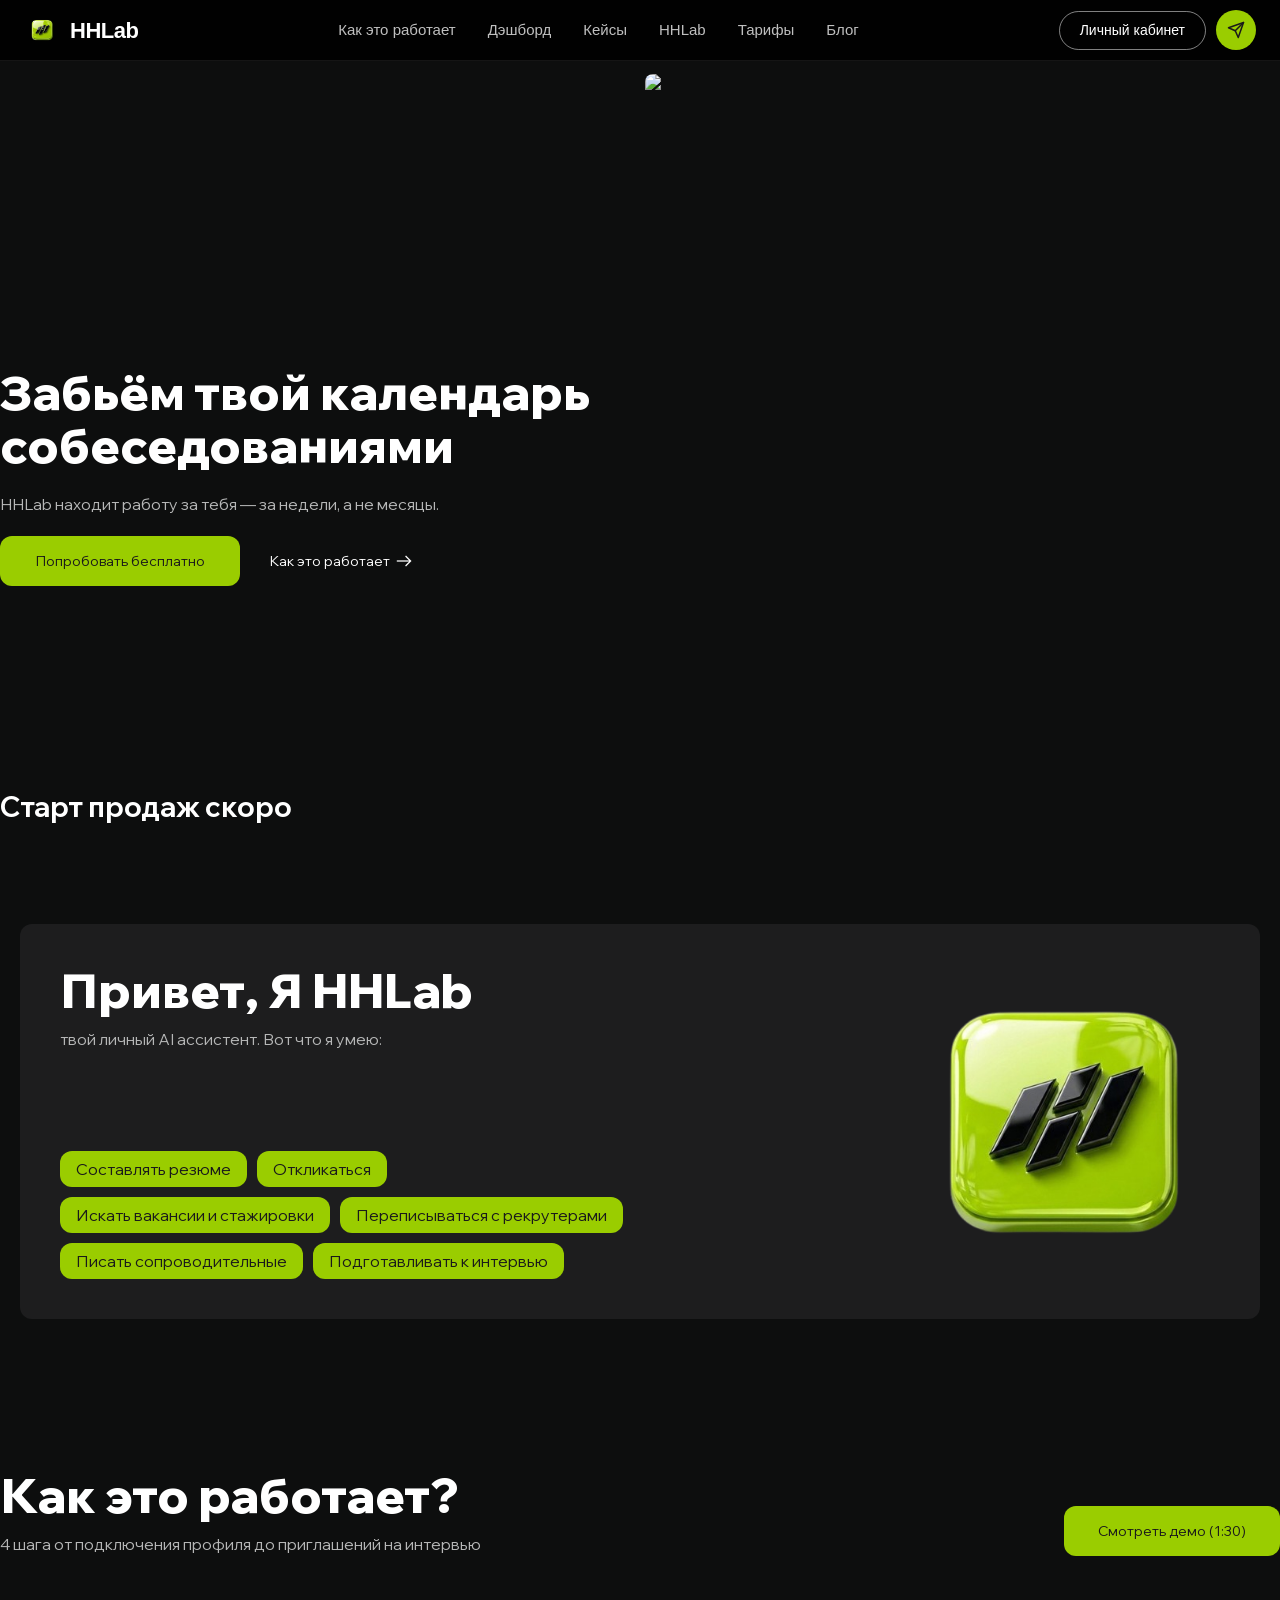
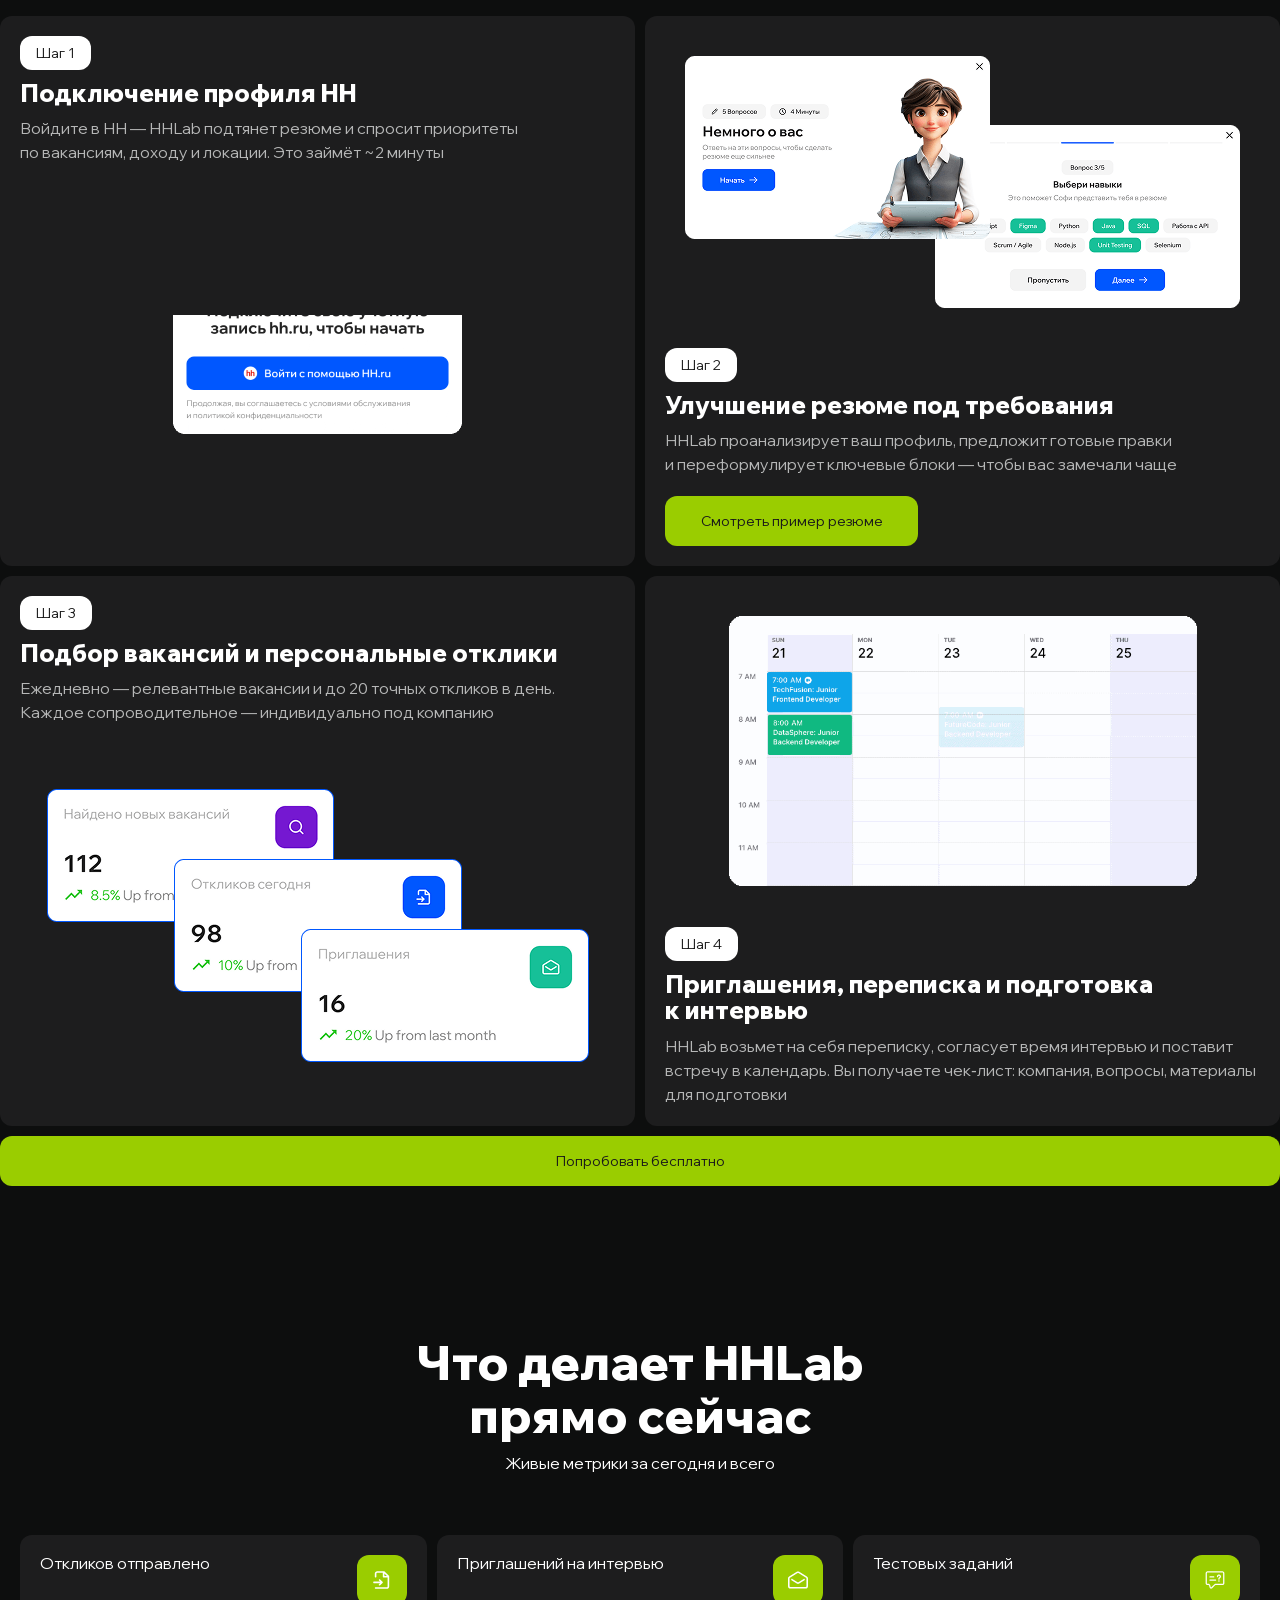
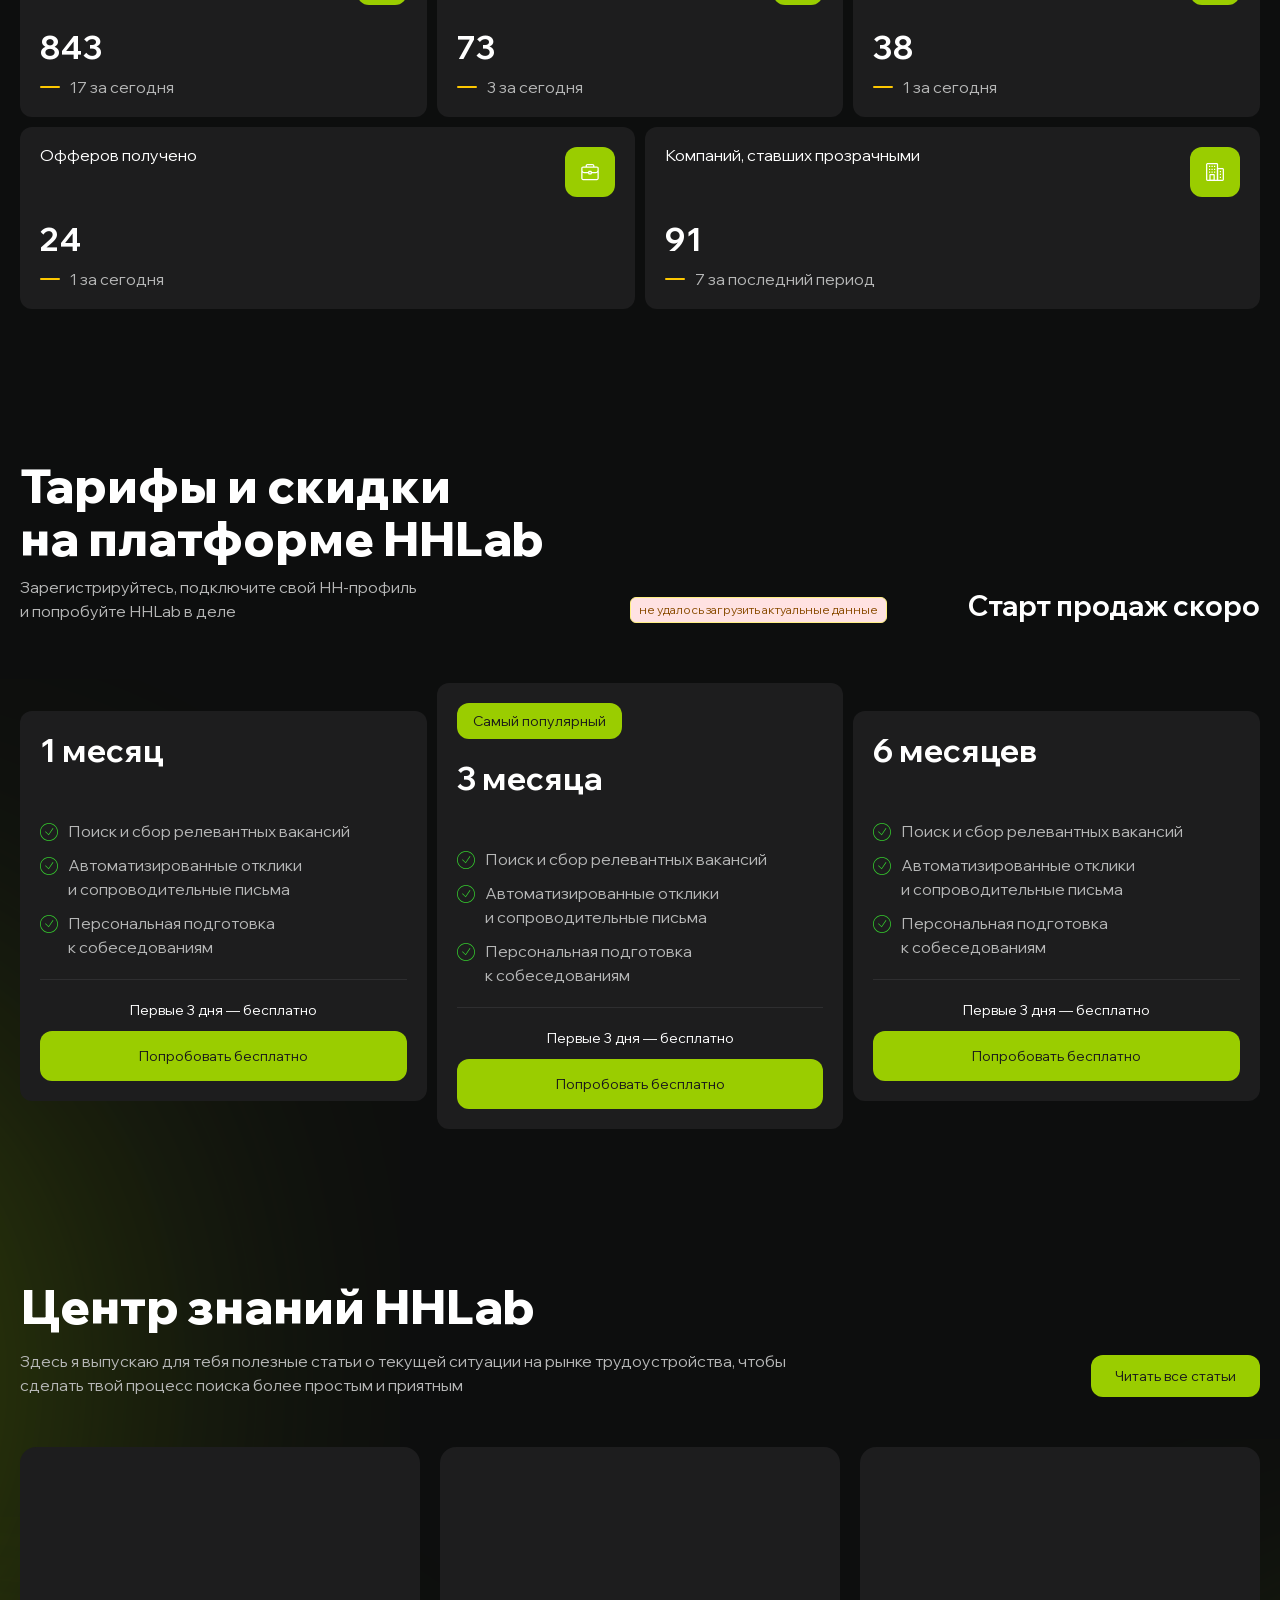
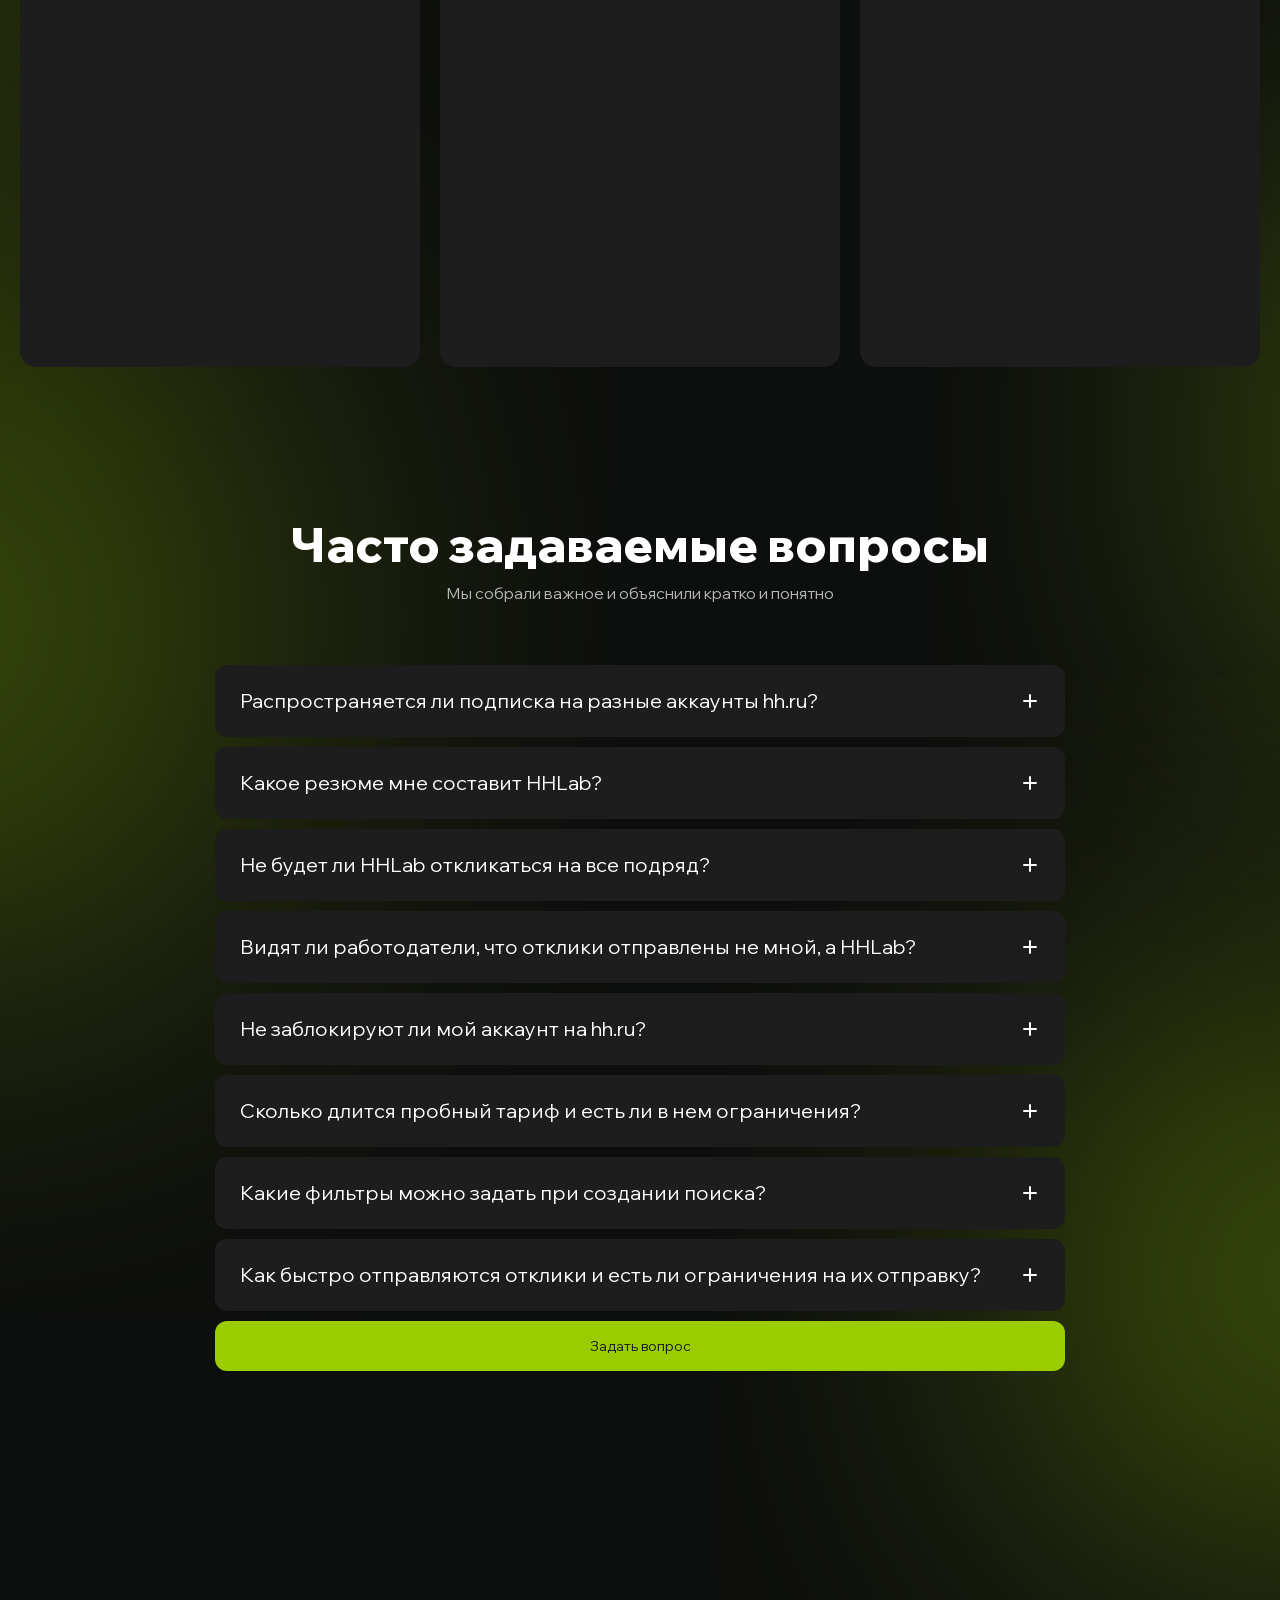
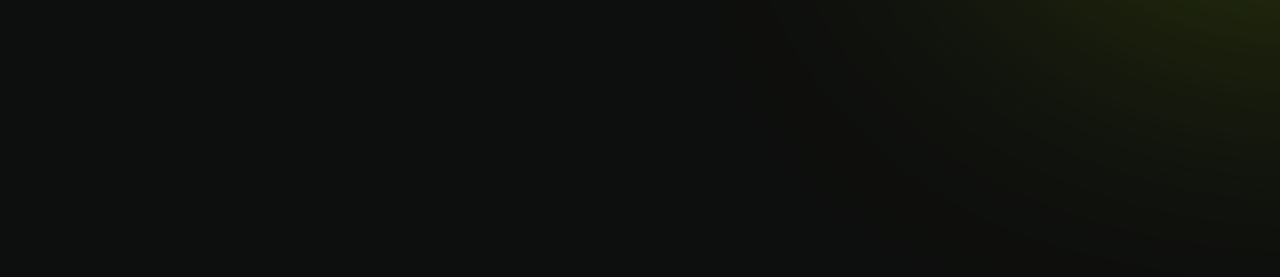
==== commit 34babe76: "Fix button colors with inline styles, add new hero image - Add inline style background-color:#9ACD00" ====
--- a/index.html
+++ b/index.html
@@ -9,31 +9,31 @@
     h-[50px] w-[100%]
     cursor-pointer
     rounded-[12px]
-    text-white shadow-[0_0_0_6px_rgba(154,205,0,0)] bg-[#0057FF] hover:shadow-[0_0_0_6px_rgba(154,205,0,0.3)] group-hover:shadow-[0_0_0_6px_rgba(154,205,0,0.3)] w-[240px]">Попробовать бесплатно</a><a href="#how-it-works"><div class="flex  items-center group cursor-pointer"><span class="font-wix font-normal text-[14px] leading-[100%] text-white">Как это работает</span><img alt="Arrow" loading="lazy" width="16" height="16" decoding="async" data-nimg="1" class="ml-[6px] transition-transform duration-300 ease-out will-change-transform group-hover:translate-x-1" style="color:transparent" srcSet="_next/image%3Furl=%252Farrow.png&amp;w=16&amp;q=75amp;q_next/image%3Furl=%252Farrow.png&amp;w=32&amp;q=75mp;w=32&amp;q=75 2x" src="_next/image%3Furl=%252Farrow.png&amp;w=32&amp;q=75"/></div></a></div></header><aside aria-label="Статистика и ограниченное предложение"><div class="font-bold text-[28px] leading-[120%] align-middle tracking-[0%] whitespace-nowrap min-h-[34px] text-white undefined">Старт продаж скоро</div></aside></div><figure class="rounded-lg xl:flex xl:justify-end lg:ml-auto"><img alt="Демонстрация работы AI-ассистента HHLab: интерфейс поиска вакансий и автоматических откликов" width="635" height="750" decoding="async" data-nimg="1" class="rounded-lg w-full
+    text-white shadow-[0_0_0_6px_rgba(154,205,0,0)] bg-[#0057FF] hover:shadow-[0_0_0_6px_rgba(154,205,0,0.3)] group-hover:shadow-[0_0_0_6px_rgba(154,205,0,0.3)] w-[240px]" style="background-color:#9ACD00;color:#1a1a1a;">Попробовать бесплатно</a><a href="#how-it-works"><div class="flex  items-center group cursor-pointer"><span class="font-wix font-normal text-[14px] leading-[100%] text-white">Как это работает</span><img alt="Arrow" loading="lazy" width="16" height="16" decoding="async" data-nimg="1" class="ml-[6px] transition-transform duration-300 ease-out will-change-transform group-hover:translate-x-1" style="color:transparent" srcSet="_next/image%3Furl=%252Farrow.png&amp;w=16&amp;q=75amp;q_next/image%3Furl=%252Farrow.png&amp;w=32&amp;q=75mp;w=32&amp;q=75 2x" src="_next/image%3Furl=%252Farrow.png&amp;w=32&amp;q=75"/></div></a></div></header><aside aria-label="Статистика и ограниченное предложение"><div class="font-bold text-[28px] leading-[120%] align-middle tracking-[0%] whitespace-nowrap min-h-[34px] text-white undefined">Старт продаж скоро</div></aside></div><figure class="rounded-lg xl:flex xl:justify-end lg:ml-auto"><img alt="Демонстрация работы AI-ассистента HHLab: интерфейс поиска вакансий и автоматических откликов" width="635" height="750" decoding="async" data-nimg="1" class="rounded-lg w-full
       xl:max-w-[635px] xl:max-h-[750px]
       lg:max-w-[438px] lg:max-h-[650px]
       lame:max-w-[475px] lame:max-h-[650px]
-      lg:h-[750px] aspect-[635/750] md:max-h-[850px] object-cover" style="color:transparent" src="changeable-animation/compressed-main-screen.gif" alt="Демонстрация работы AI-ассистента HHLab: интерфейс поиска вакансий и автоматических откликов"/></figure></div></section><section class="xl:max-w-[1280px] w-[calc(100%-40px)] h-[648px] xs:h-[703px] md:h-[382px] xl:h-[395px] bg-black-secondary rounded-[12px] md:p-[40px] p-[20px] relative mx-auto md:mb-[150px] mb-[120px] overflow-hidden" aria-labelledby="sophy-intro-heading"><div class="flex flex-col md:justify-between gap-[30px] h-full relative z-10"><header class="flex flex-col justify-start"><h2 id="sophy-intro-heading" class="font-wix font-extrabold xl:text-[48px] md:text-[36px] xs:text-[32px] text-[28px] leading-[110%] text-white mb-[10px]">Привет, Я HHLab</h2><p class="font-wix font-normal md:text-[16px] text-[14px] leading-[150%] text-txt-gray">твой личный AI ассистент. Вот что я умею:</p></header><div class="max-w-[595px] flex flex-wrap gap-[10px]"><p class="md:h-[36px] h-[34px] bg-brand-blue rounded-[12px] px-[16px] py-[8px] flex items-center justify-center whitespace-nowrap text-[14px] md:text-[16px]">Составлять резюме</p><p class="md:h-[36px] h-[34px] bg-brand-blue rounded-[12px] px-[16px] py-[8px] flex items-center justify-center whitespace-nowrap text-[14px] md:text-[16px]">Откликаться</p><p class="md:h-[36px] h-[34px] bg-brand-blue rounded-[12px] px-[16px] py-[8px] flex items-center justify-center whitespace-nowrap text-[14px] md:text-[16px]">Искать вакансии и стажировки</p><p class="md:h-[36px] h-[34px] bg-brand-blue rounded-[12px] px-[16px] py-[8px] flex items-center justify-center whitespace-nowrap text-[14px] md:text-[16px]">Переписываться с рекрутерами</p><p class="md:h-[36px] h-[34px] bg-brand-blue rounded-[12px] px-[16px] py-[8px] flex items-center justify-center whitespace-nowrap text-[14px] md:text-[16px]">Писать сопроводительные</p><p class="md:h-[36px] h-[34px] bg-brand-blue rounded-[12px] px-[16px] py-[8px] flex items-center justify-center whitespace-nowrap text-[14px] md:text-[16px]">Подготавливать к интервью</p></div></div><figure class="absolute bottom-0 left-0 right-0 flex justify-center md:left-auto md:right-[-200px] md:justify-start xl:right-[-85px] z-0 md:h-[395px] "><img alt="AI-ассистент HHLab - персонализированный помощник для поиска работы в IT" loading="lazy" width="750" height="395" decoding="async" data-nimg="1" class="object-contain scale-[1.6] sm:scale-[1.3] -translate-y-[20%] translate-x-[1%] sm:-translate-y-[50px] md:scale-100 md:translate-y-0" style="color:transparent" srcSet="_next/image%3Furl=%252Fsophy-in-circle.png&amp;w=750&amp;q=100mp;q=_next/image%3Furl=%252Fsophy-in-circle.png&amp;w=1920&amp;q=100w=1920&amp;q=100 2x" src="_next/image%3Furl=%252Fsophy-in-circle.png&amp;w=1920&amp;q=100"/></figure></section><section id="how-it-works" class="xl:max-w-[1280px] max-w-[calc(100%-40px)] mx-auto lg:mb-[150px] mb-[120px] relative" aria-labelledby="how-it-works-heading"><header class="text-left md:mb-[60px] mb-[50px] flex justify-between items-end flex-wrap gap-y-[20px]"><div><h2 id="how-it-works-heading" class="font-wix font-extrabold xl:text-[48px] md:text-[36px] xs:text-[32px] text-[28px] leading-[110%] text-white mb-[10px]">Как это работает?</h2><p class="font-wix font-normal md:text-[16px] text-[14px] leading-[150%] text-txt-gray">4 шага от подключения профиля до приглашений на интервью</p></div><a class="inline-flex items-center justify-center
-    font-wix font-normal text-sm
-    transition-all duration-500
-    h-[50px] w-[100%]
-    cursor-pointer
-    rounded-[12px]
-    text-white shadow-[0_0_0_6px_rgba(154,205,0,0)] bg-[#0057FF] hover:shadow-[0_0_0_6px_rgba(154,205,0,0.3)] group-hover:shadow-[0_0_0_6px_rgba(154,205,0,0.3)] w-[216px]" target="_blank" rel="noopener noreferrer" href="https://www.youtube.com/live/YooGMxVyuOQ?t=1078s">Смотреть демо (1:30)</a></header><div class="grid lg:grid-cols-2 grid-cols-1 gap-[10px] mb-[10px]" role="list" aria-label="Пошаговый процесс работы с HHLab"><article role="listitem"><div class="h-[550px] bg-black-secondary rounded-[12px] p-[20px] pb-[0] flex flex-col relative"><span class="
-    h-[34px]
-    inline-flex items-center justify-center
-    rounded-[12px] w-fit
-    px-4 py-2
-    font-wix font-normal text-sm leading-[100%] text-center
-    transition-colors duration-200
-   bg-white text-[#0057FF] h-[34px] whitespace-nowrap">Шаг 1</span><h3 class="font-wix font-extrabold xl:text-[24px] text-[20px] leading-[110%] text-white mt-[10px]">Подключение профиля HH</h3><p class="font-wix font-normal md:text-[16px] text-[14px] leading-[150%] text-txt-gray mt-[10px]">Войдите в HH — HHLab подтянет резюме и спросит приоритеты по вакансиям, доходу и локации. Это займёт ~2 минуты</p><figure class="mx-auto mt-auto lg:mt-auto"><img alt="Демонстрация подключения профиля HeadHunter к AI-ассистенту HHLab" loading="lazy" width="595" height="356" decoding="async" data-nimg="1" class="object-cover w-[595px] h-[356px]" style="color:transparent" src="connect-hh.gif"/></figure></div></article><article role="listitem"><div class="md:h-[550px] h-[480px] bg-black-secondary rounded-[12px] p-[20px] flex flex-col"><figure class="flex justify-center lg:order-1 order-2 lg:mt-0 mt-[20px]"><img alt="Пример улучшения резюме AI-ассистентом HHLab: до и после оптимизации" loading="lazy" width="595" height="292" decoding="async" data-nimg="1" class="object-cover md:max-w-[595px] md:max-h-[292px] xs:max-h-[230px] xs:max-w-[500px]" style="color:transparent" src="make-better.png"/></figure><div class="lg:mt-auto lg:pt-[20px] lg:order-2 order-1"><span class="
-    h-[34px]
-    inline-flex items-center justify-center
-    rounded-[12px] w-fit
-    px-4 py-2
-    font-wix font-normal text-sm leading-[100%] text-center
-    transition-colors duration-200
-   bg-white text-[#0057FF] h-[34px] whitespace-nowrap">Шаг 2</span><h3 class="font-wix font-extrabold xl:text-[24px] text-[20px] leading-[110%] text-white mt-[10px]">Улучшение резюме под требования</h3><p class="font-wix font-normal md:text-[16px] text-[14px] leading-[150%] text-txt-gray mt-[10px]">HHLab проанализирует ваш профиль, предложит готовые правки и переформулирует ключевые блоки — чтобы вас замечали чаще</p><div class="mt-[20px]"><button type="button" class="inline-flex items-center justify-center
+      lg:h-[750px] aspect-[635/750] md:max-h-[850px] object-cover" style="color:transparent" src="changeable-animation/compressed-main-screen.gif" alt="Демонстрация работы AI-ассистента HHLab: интерфейс поиска вакансий и автоматических откликов"/></figure></div></section><section class="xl:max-w-[1280px] w-[calc(100%-40px)] h-[648px] xs:h-[703px] md:h-[382px] xl:h-[395px] bg-black-secondary rounded-[12px] md:p-[40px] p-[20px] relative mx-auto md:mb-[150px] mb-[120px] overflow-hidden" aria-labelledby="sophy-intro-heading"><div class="flex flex-col md:justify-between gap-[30px] h-full relative z-10"><header class="flex flex-col justify-start"><h2 id="sophy-intro-heading" class="font-wix font-extrabold xl:text-[48px] md:text-[36px] xs:text-[32px] text-[28px] leading-[110%] text-white mb-[10px]">Привет, Я HHLab</h2><p class="font-wix font-normal md:text-[16px] text-[14px] leading-[150%] text-txt-gray">твой личный AI ассистент. Вот что я умею:</p></header><div class="max-w-[595px] flex flex-wrap gap-[10px]"><p class="md:h-[36px] h-[34px] bg-brand-blue rounded-[12px] px-[16px] py-[8px] flex items-center justify-center whitespace-nowrap text-[14px] md:text-[16px]" style="color:#1a1a1a;">Составлять резюме</p><p class="md:h-[36px] h-[34px] bg-brand-blue rounded-[12px] px-[16px] py-[8px] flex items-center justify-center whitespace-nowrap text-[14px] md:text-[16px]" style="color:#1a1a1a;">Откликаться</p><p class="md:h-[36px] h-[34px] bg-brand-blue rounded-[12px] px-[16px] py-[8px] flex items-center justify-center whitespace-nowrap text-[14px] md:text-[16px]" style="color:#1a1a1a;">Искать вакансии и стажировки</p><p class="md:h-[36px] h-[34px] bg-brand-blue rounded-[12px] px-[16px] py-[8px] flex items-center justify-center whitespace-nowrap text-[14px] md:text-[16px]" style="color:#1a1a1a;">Переписываться с рекрутерами</p><p class="md:h-[36px] h-[34px] bg-brand-blue rounded-[12px] px-[16px] py-[8px] flex items-center justify-center whitespace-nowrap text-[14px] md:text-[16px]" style="color:#1a1a1a;">Писать сопроводительные</p><p class="md:h-[36px] h-[34px] bg-brand-blue rounded-[12px] px-[16px] py-[8px] flex items-center justify-center whitespace-nowrap text-[14px] md:text-[16px]" style="color:#1a1a1a;">Подготавливать к интервью</p></div></div><figure class="absolute bottom-0 right-0 z-0 hidden md:flex md:items-end md:justify-end" style="height:100%;max-width:45%;pointer-events:none;"><img alt="AI-ассистент HHLab" src="photo_2026-03-23_10.43.53-removebg-preview.png" style="height:100%;width:auto;object-fit:contain;object-position:bottom right;display:block;max-height:100%;"/></figure></section><section id="how-it-works" class="xl:max-w-[1280px] max-w-[calc(100%-40px)] mx-auto lg:mb-[150px] mb-[120px] relative" aria-labelledby="how-it-works-heading"><header class="text-left md:mb-[60px] mb-[50px] flex justify-between items-end flex-wrap gap-y-[20px]"><div><h2 id="how-it-works-heading" class="font-wix font-extrabold xl:text-[48px] md:text-[36px] xs:text-[32px] text-[28px] leading-[110%] text-white mb-[10px]">Как это работает?</h2><p class="font-wix font-normal md:text-[16px] text-[14px] leading-[150%] text-txt-gray">4 шага от подключения профиля до приглашений на интервью</p></div><a class="inline-flex items-center justify-center
+    font-wix font-normal text-sm
+    transition-all duration-500
+    h-[50px] w-[100%]
+    cursor-pointer
+    rounded-[12px]
+    text-white shadow-[0_0_0_6px_rgba(154,205,0,0)] bg-[#0057FF] hover:shadow-[0_0_0_6px_rgba(154,205,0,0.3)] group-hover:shadow-[0_0_0_6px_rgba(154,205,0,0.3)] w-[216px]" target="_blank" rel="noopener noreferrer" href="https://www.youtube.com/live/YooGMxVyuOQ?t=1078s" style="background-color:#9ACD00;color:#1a1a1a;">Смотреть демо (1:30)</a></header><div class="grid lg:grid-cols-2 grid-cols-1 gap-[10px] mb-[10px]" role="list" aria-label="Пошаговый процесс работы с HHLab"><article role="listitem"><div class="h-[550px] bg-black-secondary rounded-[12px] p-[20px] pb-[0] flex flex-col relative"><span class="
+    h-[34px]
+    inline-flex items-center justify-center
+    rounded-[12px] w-fit
+    px-4 py-2
+    font-wix font-normal text-sm leading-[100%] text-center
+    transition-colors duration-200
+   bg-white text-[#0057FF] h-[34px] whitespace-nowrap" style="color:#1a1a1a;">Шаг 1</span><h3 class="font-wix font-extrabold xl:text-[24px] text-[20px] leading-[110%] text-white mt-[10px]">Подключение профиля HH</h3><p class="font-wix font-normal md:text-[16px] text-[14px] leading-[150%] text-txt-gray mt-[10px]">Войдите в HH — HHLab подтянет резюме и спросит приоритеты по вакансиям, доходу и локации. Это займёт ~2 минуты</p><figure class="mx-auto mt-auto lg:mt-auto"><img alt="Демонстрация подключения профиля HeadHunter к AI-ассистенту HHLab" loading="lazy" width="595" height="356" decoding="async" data-nimg="1" class="object-cover w-[595px] h-[356px]" style="color:transparent" src="connect-hh.gif"/></figure></div></article><article role="listitem"><div class="md:h-[550px] h-[480px] bg-black-secondary rounded-[12px] p-[20px] flex flex-col"><figure class="flex justify-center lg:order-1 order-2 lg:mt-0 mt-[20px]"><img alt="Пример улучшения резюме AI-ассистентом HHLab: до и после оптимизации" loading="lazy" width="595" height="292" decoding="async" data-nimg="1" class="object-cover md:max-w-[595px] md:max-h-[292px] xs:max-h-[230px] xs:max-w-[500px]" style="color:transparent" src="make-better.png"/></figure><div class="lg:mt-auto lg:pt-[20px] lg:order-2 order-1"><span class="
+    h-[34px]
+    inline-flex items-center justify-center
+    rounded-[12px] w-fit
+    px-4 py-2
+    font-wix font-normal text-sm leading-[100%] text-center
+    transition-colors duration-200
+   bg-white text-[#0057FF] h-[34px] whitespace-nowrap" style="color:#1a1a1a;">Шаг 2</span><h3 class="font-wix font-extrabold xl:text-[24px] text-[20px] leading-[110%] text-white mt-[10px]">Улучшение резюме под требования</h3><p class="font-wix font-normal md:text-[16px] text-[14px] leading-[150%] text-txt-gray mt-[10px]">HHLab проанализирует ваш профиль, предложит готовые правки и переформулирует ключевые блоки — чтобы вас замечали чаще</p><div class="mt-[20px]"><button type="button" class="inline-flex items-center justify-center
     font-wix font-normal text-sm
     transition-all duration-500
     h-[50px] w-[100%]
@@ -46,20 +46,20 @@
     px-4 py-2
     font-wix font-normal text-sm leading-[100%] text-center
     transition-colors duration-200
-   bg-white text-[#0057FF] h-[34px] whitespace-nowrap">Шаг 3</span><h3 class="font-wix font-extrabold xl:text-[24px] text-[20px] leading-[110%] text-white mt-[10px]">Подбор вакансий и персональные отклики</h3><p class="font-wix font-normal md:text-[16px] text-[14px] leading-[150%] text-txt-gray mt-[10px]">Ежедневно — релевантные вакансии и до 20 точных откликов в день. Каждое сопроводительное — индивидуально под компанию</p><figure class="mt-auto lg:mt-auto"><img alt="Интерфейс подбора вакансий и создания персональных откликов AI-ассистентом HHLab" loading="lazy" width="595" height="356" decoding="async" data-nimg="1" class="object-cover xl:w-[595px] xl:h-[356px] lg:w-[480px] lg:h-[290px] md:max-w-[595px] md:max-h-[356px] xs:max-h-[200px] xs:max-w-[400px]" style="color:transparent" src="personal.png"/></figure></div></article><article role="listitem"><div class="md:h-[550px] sm:h-[480px] h-[431px] bg-black-secondary rounded-[12px] p-[20px] flex flex-col"><figure class="lg:order-1 order-2 lg:mt-0 mt-auto"><img alt="Демонстрация автоматической переписки с рекрутерами и планирования собеседований AI-ассистентом HHLab" loading="lazy" width="468" height="270" decoding="async" data-nimg="1" class="object-cover rounded-[10px] mx-auto lg:mt-[20px] mt-0 sm:h-[230px] sm:w-[400px] h-[180px] w-[310px] md:w-[550px] md:h-[317px] lg:w-[435px] lg:h-[250px] xl:w-[468px] xl:h-[270px]" style="color:transparent" src="calendar.gif"/></figure><div class="lg:mt-auto lg:order-2 order-1"><span class="
-    h-[34px]
-    inline-flex items-center justify-center
-    rounded-[12px] w-fit
-    px-4 py-2
-    font-wix font-normal text-sm leading-[100%] text-center
-    transition-colors duration-200
-   bg-white text-[#0057FF] h-[34px] whitespace-nowrap">Шаг 4</span><h3 class="font-wix font-extrabold xl:text-[24px] text-[20px] leading-[110%] text-white mt-[10px]">Приглашения, переписка и подготовка к интервью</h3><p class="font-wix font-normal md:text-[16px] text-[14px] leading-[150%] text-txt-gray mt-[10px]">HHLab возьмет на себя переписку, согласует время интервью и поставит встречу в календарь. Вы получаете чек‑лист: компания, вопросы, материалы для подготовки</p></div></div></article></div><a href="https://t.me/hh_responses_tracker_bot" target="_blank" class="inline-flex items-center justify-center
-    font-wix font-normal text-sm
-    transition-all duration-500
-    h-[50px] w-[100%]
-    cursor-pointer
-    rounded-[12px]
-    text-white shadow-[0_0_0_6px_rgba(154,205,0,0)] bg-[#0057FF] hover:shadow-[0_0_0_6px_rgba(154,205,0,0.3)] group-hover:shadow-[0_0_0_6px_rgba(154,205,0,0.3)] ">Попробовать бесплатно</a></section><section id="dashboard" class="w-[calc(100%-40px)] xl:max-w-[1280px] mx-auto mb-[120px] md:mb-[150px]" aria-labelledby="dashboard-heading"><header class="max-w-[528px] mx-auto text-center md:mb-[60px] mb-[50px]"><h2 id="dashboard-heading" class="font-wix-madefor-display font-extrabold xl:text-[48px] md:text-[36px] sm:text-[32px] text-[28px] leading-[110%] tracking-[0%]">Что делает HHLab прямо сейчас</h2><p class="font-wix-madefor-display font-normal md:text-[16px] text-[14px] leading-[150%] tracking-[0%] mt-[10px]">Живые метрики за сегодня и всего</p></header><div class="space-y-[10px] relative" role="region" aria-label="Статистика работы AI-ассистента HHLab"><div class="dashboard-grid" role="list" aria-label="Метрики работы AI-ассистента"><div class="dashboard-card dashboard-card-1"><div class="relative bg-black-secondary rounded-[12px] p-[20px] xl:h-[182px] h-[177px] flex flex-col"><h3 class="font-wix font-normal text-[16px] leading-[110%] tracking-[0px] text-white">Откликов отправлено</h3><div class="absolute bottom-[20px] left-[20px]"><div class="font-wix font-bold xl:text-[32px] sm:text-[28px] text-[24px]  leading-[40px] tracking-[1px] text-white mb-[10px]">843</div><div class="flex items-center mb[2px]"><div class="w-[20px] h-[2px] bg-yellow-400 rounded-[1px]"></div><span class="ml-[10px] font-wix font-normal text-[16px] leading-[20px] tracking-[0px]"><span class="text-txt-gray">17</span><span class="text-txt-gray"> <!-- -->за сегодня</span></span></div></div><button type="button" class="inline-flex items-center justify-center
+   bg-white text-[#0057FF] h-[34px] whitespace-nowrap" style="color:#1a1a1a;">Шаг 3</span><h3 class="font-wix font-extrabold xl:text-[24px] text-[20px] leading-[110%] text-white mt-[10px]">Подбор вакансий и персональные отклики</h3><p class="font-wix font-normal md:text-[16px] text-[14px] leading-[150%] text-txt-gray mt-[10px]">Ежедневно — релевантные вакансии и до 20 точных откликов в день. Каждое сопроводительное — индивидуально под компанию</p><figure class="mt-auto lg:mt-auto"><img alt="Интерфейс подбора вакансий и создания персональных откликов AI-ассистентом HHLab" loading="lazy" width="595" height="356" decoding="async" data-nimg="1" class="object-cover xl:w-[595px] xl:h-[356px] lg:w-[480px] lg:h-[290px] md:max-w-[595px] md:max-h-[356px] xs:max-h-[200px] xs:max-w-[400px]" style="color:transparent" src="personal.png"/></figure></div></article><article role="listitem"><div class="md:h-[550px] sm:h-[480px] h-[431px] bg-black-secondary rounded-[12px] p-[20px] flex flex-col"><figure class="lg:order-1 order-2 lg:mt-0 mt-auto"><img alt="Демонстрация автоматической переписки с рекрутерами и планирования собеседований AI-ассистентом HHLab" loading="lazy" width="468" height="270" decoding="async" data-nimg="1" class="object-cover rounded-[10px] mx-auto lg:mt-[20px] mt-0 sm:h-[230px] sm:w-[400px] h-[180px] w-[310px] md:w-[550px] md:h-[317px] lg:w-[435px] lg:h-[250px] xl:w-[468px] xl:h-[270px]" style="color:transparent" src="calendar.gif"/></figure><div class="lg:mt-auto lg:order-2 order-1"><span class="
+    h-[34px]
+    inline-flex items-center justify-center
+    rounded-[12px] w-fit
+    px-4 py-2
+    font-wix font-normal text-sm leading-[100%] text-center
+    transition-colors duration-200
+   bg-white text-[#0057FF] h-[34px] whitespace-nowrap" style="color:#1a1a1a;">Шаг 4</span><h3 class="font-wix font-extrabold xl:text-[24px] text-[20px] leading-[110%] text-white mt-[10px]">Приглашения, переписка и подготовка к интервью</h3><p class="font-wix font-normal md:text-[16px] text-[14px] leading-[150%] text-txt-gray mt-[10px]">HHLab возьмет на себя переписку, согласует время интервью и поставит встречу в календарь. Вы получаете чек‑лист: компания, вопросы, материалы для подготовки</p></div></div></article></div><a href="https://t.me/hh_responses_tracker_bot" target="_blank" class="inline-flex items-center justify-center
+    font-wix font-normal text-sm
+    transition-all duration-500
+    h-[50px] w-[100%]
+    cursor-pointer
+    rounded-[12px]
+    text-white shadow-[0_0_0_6px_rgba(154,205,0,0)] bg-[#0057FF] hover:shadow-[0_0_0_6px_rgba(154,205,0,0.3)] group-hover:shadow-[0_0_0_6px_rgba(154,205,0,0.3)] " style="background-color:#9ACD00;color:#1a1a1a;">Попробовать бесплатно</a></section><section id="dashboard" class="w-[calc(100%-40px)] xl:max-w-[1280px] mx-auto mb-[120px] md:mb-[150px]" aria-labelledby="dashboard-heading"><header class="max-w-[528px] mx-auto text-center md:mb-[60px] mb-[50px]"><h2 id="dashboard-heading" class="font-wix-madefor-display font-extrabold xl:text-[48px] md:text-[36px] sm:text-[32px] text-[28px] leading-[110%] tracking-[0%]">Что делает HHLab прямо сейчас</h2><p class="font-wix-madefor-display font-normal md:text-[16px] text-[14px] leading-[150%] tracking-[0%] mt-[10px]">Живые метрики за сегодня и всего</p></header><div class="space-y-[10px] relative" role="region" aria-label="Статистика работы AI-ассистента HHLab"><div class="dashboard-grid" role="list" aria-label="Метрики работы AI-ассистента"><div class="dashboard-card dashboard-card-1"><div class="relative bg-black-secondary rounded-[12px] p-[20px] xl:h-[182px] h-[177px] flex flex-col"><h3 class="font-wix font-normal text-[16px] leading-[110%] tracking-[0px] text-white">Откликов отправлено</h3><div class="absolute bottom-[20px] left-[20px]"><div class="font-wix font-bold xl:text-[32px] sm:text-[28px] text-[24px]  leading-[40px] tracking-[1px] text-white mb-[10px]">843</div><div class="flex items-center mb[2px]"><div class="w-[20px] h-[2px] bg-yellow-400 rounded-[1px]"></div><span class="ml-[10px] font-wix font-normal text-[16px] leading-[20px] tracking-[0px]"><span class="text-txt-gray">17</span><span class="text-txt-gray"> <!-- -->за сегодня</span></span></div></div><button type="button" class="inline-flex items-center justify-center
     font-wix font-normal text-sm
     transition-all duration-500
     w-[50px] h-[50px]
@@ -95,7 +95,7 @@
     h-[50px] w-[100%]
     cursor-pointer
     rounded-[12px]
-    text-white shadow-[0_0_0_6px_rgba(154,205,0,0)] bg-[#0057FF] hover:shadow-[0_0_0_6px_rgba(154,205,0,0.3)] group-hover:shadow-[0_0_0_6px_rgba(154,205,0,0.3)] ">Попробовать бесплатно</a></div></div></article><article role="listitem" class="w-full"><div class="lg:max-w-[420px] w-full"><div class="rounded-[12px] p-5 bg-black-secondary h-fit"><div class="mb-5"><span class="text-sm text-gray-400"><span class="
+    text-white shadow-[0_0_0_6px_rgba(154,205,0,0)] bg-[#0057FF] hover:shadow-[0_0_0_6px_rgba(154,205,0,0.3)] group-hover:shadow-[0_0_0_6px_rgba(154,205,0,0.3)] " style="background-color:#9ACD00;color:#1a1a1a;">Попробовать бесплатно</a></div></div></article><article role="listitem" class="w-full"><div class="lg:max-w-[420px] w-full"><div class="rounded-[12px] p-5 bg-black-secondary h-fit"><div class="mb-5"><span class="text-sm text-gray-400"><span class="
     h-[34px]
     inline-flex items-center justify-center
     rounded-[12px] w-fit
@@ -108,13 +108,13 @@
     h-[50px] w-[100%]
     cursor-pointer
     rounded-[12px]
-    text-white shadow-[0_0_0_6px_rgba(154,205,0,0)] bg-[#0057FF] hover:shadow-[0_0_0_6px_rgba(154,205,0,0.3)] group-hover:shadow-[0_0_0_6px_rgba(154,205,0,0.3)] ">Попробовать бесплатно</a></div></div></article><article role="listitem" class="w-full"><div class="lg:max-w-[420px] w-full"><div class="rounded-[12px] p-5 bg-black-secondary h-fit"><h3 class="font-wix font-bold xl:text-[32px] text-[28px] leading-[120%] mb-5 align-middle">6 месяцев</h3><div class="flex items-end mb-[10px]"><div class="font-wix font-bold xl:text-[32px] text-[28px] leading-[120%] align-middle"></div></div><div class="flex items-end mb-5 "><div class="font-wix font-normal xl:text-[20px] text-[18px] leading-[120%] align-middle"></div></div><div class="mb-5 xl:text-[16px] text-[14px]"><div class="space-y-[10px]"><div class="flex items-start"><img alt="✓" loading="lazy" width="18" height="18" decoding="async" data-nimg="1" class="mr-[10px] flex-shrink-0 mt-[0.25em]" style="color:transparent" src="check.svg"/><span class="text-txt-gray">Поиск и сбор релевантных вакансий</span></div><div class="flex items-start"><img alt="✓" loading="lazy" width="18" height="18" decoding="async" data-nimg="1" class="mr-[10px] flex-shrink-0 mt-[0.25em]" style="color:transparent" src="check.svg"/><span class="text-txt-gray">Автоматизированные отклики и сопроводительные письма</span></div><div class="flex items-start"><img alt="✓" loading="lazy" width="18" height="18" decoding="async" data-nimg="1" class="mr-[10px] flex-shrink-0 mt-[0.25em]" style="color:transparent" src="check.svg"/><span class="text-txt-gray">Персональная подготовка к собеседованиям</span></div></div></div><div class="w-full h-[1px] bg-[#2E2E30] mb-5"></div><div class="font-wix font-normal text-[14px] leading-[150%] text-center mb-[10px] align-middle">Первые 3 дня — бесплатно</div><a href="https://t.me/hh_responses_tracker_bot" target="_blank" class="inline-flex items-center justify-center
-    font-wix font-normal text-sm
-    transition-all duration-500
-    h-[50px] w-[100%]
-    cursor-pointer
-    rounded-[12px]
-    text-white shadow-[0_0_0_6px_rgba(154,205,0,0)] bg-[#0057FF] hover:shadow-[0_0_0_6px_rgba(154,205,0,0.3)] group-hover:shadow-[0_0_0_6px_rgba(154,205,0,0.3)] ">Попробовать бесплатно</a></div></div></article></div></section><section id="knowledge-center" class="w-full md:mb-[150px] mb-[120px] overflow-x-clip" aria-labelledby="knowledge-center-heading"><div class="relative h-px w-full xl:max-w-[1280px] mx-auto"><div class="absolute -top-[600px] -left-[1000px] pointer-events-none -z-10"><img alt="" loading="lazy" width="1400" height="1400" decoding="async" data-nimg="1" class="opacity-60" style="color:transparent" src="blue-blur.svg"/></div><div class="absolute top-[160px] -right-[850px] pointer-events-none -z-10"><img alt="" loading="lazy" width="1200" height="1200" decoding="async" data-nimg="1" class="opacity-60" style="color:transparent" src="blue-blur.svg"/></div></div><div class="xl:max-w-[1280px] w-[calc(100%-40px)] mx-auto px-5 lg:px-0"><div class="flex flex-col lg:flex-row lg:justify-between lg:items-end gap-6 mb-[40px] md:mb-[50px]"><header class="max-w-[800px]"><h2 id="knowledge-center-heading" class="font-wix font-extrabold xl:text-[48px] md:text-[36px] sm:text-[32px] text-[28px] leading-[110%] mb-[16px] text-white">Центр знаний HHLab</h2><p class="font-wix font-normal text-[16px] leading-[150%] text-txt-gray">Здесь я выпускаю для тебя полезные статьи о текущей ситуации на рынке трудоустройства, чтобы сделать твой процесс поиска более простым и приятным</p></header><div class="shrink-0"><a class="inline-flex items-center justify-center font-wix font-normal text-[14px] leading-[100%] px-[24px] py-[14px] rounded-[12px] bg-brand-blue text-white hover:opacity-90 transition-opacity cursor-pointer" href="blog.html">Читать все статьи</a></div></div><div class="grid grid-cols-1 blog-grid knowledge-grid gap-[20px]"><div class="h-[520px] rounded-[16px] bg-black-secondary animate-pulse"></div><div class="h-[520px] rounded-[16px] bg-black-secondary animate-pulse"></div><div class="h-[520px] rounded-[16px] bg-black-secondary animate-pulse"></div></div></div></section><script type="application/ld+json">{"@context":"https://schema.org","@type":"FAQPage","mainEntity":[{"@type":"Question","name":"Распространяется ли подписка на разные аккаунты hh.ru?","acceptedAnswer":{"@type":"Answer","text":"Нет, данная подписка распространяется только на 1 аккаунт"}},{"@type":"Question","name":"Какое резюме мне составит HHLab?","acceptedAnswer":{"@type":"Answer","text":"Пример резюме можно посмотреть выше в блоке \"как это работает\"."}},{"@type":"Question","name":"Не будет ли HHLab откликаться на все подряд?","acceptedAnswer":{"@type":"Answer","text":"Нет, сейчас мы доработали HHLab так, что она сначала узнает твои предпочтения по вакансиями, затем составляет портрет целевой вакансии, и потом делает отклики максимально похожие на целевой портрет вакансий. И сама отправка откликов делается \"умным\" способом, распределяя отклики по тем вакансиям и компаниям, которые сейчас активнее всего зовут на интервью."}},{"@type":"Question","name":"Видят ли работодатели, что отклики отправлены не мной, а HHLab?","acceptedAnswer":{"@type":"Answer","text":"Нет, работодатель не будет знать кто делает отклики, а также не будет знать, что с ним переписывается HHLab"}},{"@type":"Question","name":"Не заблокируют ли мой аккаунт на hh.ru?","acceptedAnswer":{"@type":"Answer","text":"Нет, HHLab работает через официальный API hh.ru, как верифицированный разработчик. Поэтому все отклики делаются с согласия hh.ru."}},{"@type":"Question","name":"Сколько длится пробный тариф и есть ли в нем ограничения?","acceptedAnswer":{"@type":"Answer","text":"Пробный тариф длится всего 3 дня, в рамках 3 дней ты сможешь посмотреть как работает HHLab."}},{"@type":"Question","name":"Какие фильтры можно задать при создании поиска?","acceptedAnswer":{"@type":"Answer","text":"Почти любые: по опыту, грейду, типам компаний, зарплате и многим другим фильтрам."}},{"@type":"Question","name":"Как быстро отправляются отклики и есть ли ограничения на их отправку?","acceptedAnswer":{"@type":"Answer","text":"HHLab может отправлять до 20 откликов в день. Но отправка откликов делается \"умным\" способом, распределяя отклики по тем вакансиям и компаниям, которые сейчас активнее всего зовут на интервью."}}]}</script><section id="faq" class="w-full mb-[150px] overflow-x-clip" aria-labelledby="faq-heading"><div class="relative h-[1px] w-full xl:max-w-[850px] mx-auto"><div class="absolute -top-[600px] -left-[1000px] pointer-events-none -z-10"><img alt="" loading="lazy" width="1400" height="1400" decoding="async" data-nimg="1" class="opacity-60" style="color:transparent" src="blue-blur.svg"/></div><div class="absolute top-[160px] -right-[850px] pointer-events-none -z-10"><img alt="" loading="lazy" width="1200" height="1200" decoding="async" data-nimg="1" class="opacity-60" style="color:transparent" src="blue-blur.svg"/></div></div><div class="mx-auto xl:max-w-[850px] w-[calc(100%-40px)] flex flex-col items-center"><header class="text-center"><h2 id="faq-heading" class="font-wix font-extrabold xl:text-[48px] md:text-[36px] xs:text-[28px] text-[24px] leading-[110%] text-white mb-[10px]">Часто задаваемые вопросы</h2><p class="font-wix font-normal md:text-[16px] text-[14px] leading-[150%] text-txt-gray">Мы собрали важное и объяснили кратко и понятно</p></header><div class="mt-[60px] flex flex-col gap-[10px]" role="list" aria-label="Часто задаваемые вопросы"><article class="
+    text-white shadow-[0_0_0_6px_rgba(154,205,0,0)] bg-[#0057FF] hover:shadow-[0_0_0_6px_rgba(154,205,0,0.3)] group-hover:shadow-[0_0_0_6px_rgba(154,205,0,0.3)] " style="background-color:#9ACD00;color:#1a1a1a;">Попробовать бесплатно</a></div></div></article><article role="listitem" class="w-full"><div class="lg:max-w-[420px] w-full"><div class="rounded-[12px] p-5 bg-black-secondary h-fit"><h3 class="font-wix font-bold xl:text-[32px] text-[28px] leading-[120%] mb-5 align-middle">6 месяцев</h3><div class="flex items-end mb-[10px]"><div class="font-wix font-bold xl:text-[32px] text-[28px] leading-[120%] align-middle"></div></div><div class="flex items-end mb-5 "><div class="font-wix font-normal xl:text-[20px] text-[18px] leading-[120%] align-middle"></div></div><div class="mb-5 xl:text-[16px] text-[14px]"><div class="space-y-[10px]"><div class="flex items-start"><img alt="✓" loading="lazy" width="18" height="18" decoding="async" data-nimg="1" class="mr-[10px] flex-shrink-0 mt-[0.25em]" style="color:transparent" src="check.svg"/><span class="text-txt-gray">Поиск и сбор релевантных вакансий</span></div><div class="flex items-start"><img alt="✓" loading="lazy" width="18" height="18" decoding="async" data-nimg="1" class="mr-[10px] flex-shrink-0 mt-[0.25em]" style="color:transparent" src="check.svg"/><span class="text-txt-gray">Автоматизированные отклики и сопроводительные письма</span></div><div class="flex items-start"><img alt="✓" loading="lazy" width="18" height="18" decoding="async" data-nimg="1" class="mr-[10px] flex-shrink-0 mt-[0.25em]" style="color:transparent" src="check.svg"/><span class="text-txt-gray">Персональная подготовка к собеседованиям</span></div></div></div><div class="w-full h-[1px] bg-[#2E2E30] mb-5"></div><div class="font-wix font-normal text-[14px] leading-[150%] text-center mb-[10px] align-middle">Первые 3 дня — бесплатно</div><a href="https://t.me/hh_responses_tracker_bot" target="_blank" class="inline-flex items-center justify-center
+    font-wix font-normal text-sm
+    transition-all duration-500
+    h-[50px] w-[100%]
+    cursor-pointer
+    rounded-[12px]
+    text-white shadow-[0_0_0_6px_rgba(154,205,0,0)] bg-[#0057FF] hover:shadow-[0_0_0_6px_rgba(154,205,0,0.3)] group-hover:shadow-[0_0_0_6px_rgba(154,205,0,0.3)] " style="background-color:#9ACD00;color:#1a1a1a;">Попробовать бесплатно</a></div></div></article></div></section><section id="knowledge-center" class="w-full md:mb-[150px] mb-[120px] overflow-x-clip" aria-labelledby="knowledge-center-heading"><div class="relative h-px w-full xl:max-w-[1280px] mx-auto"><div class="absolute -top-[600px] -left-[1000px] pointer-events-none -z-10"><img alt="" loading="lazy" width="1400" height="1400" decoding="async" data-nimg="1" class="opacity-60" style="color:transparent" src="blue-blur.svg"/></div><div class="absolute top-[160px] -right-[850px] pointer-events-none -z-10"><img alt="" loading="lazy" width="1200" height="1200" decoding="async" data-nimg="1" class="opacity-60" style="color:transparent" src="blue-blur.svg"/></div></div><div class="xl:max-w-[1280px] w-[calc(100%-40px)] mx-auto px-5 lg:px-0"><div class="flex flex-col lg:flex-row lg:justify-between lg:items-end gap-6 mb-[40px] md:mb-[50px]"><header class="max-w-[800px]"><h2 id="knowledge-center-heading" class="font-wix font-extrabold xl:text-[48px] md:text-[36px] sm:text-[32px] text-[28px] leading-[110%] mb-[16px] text-white">Центр знаний HHLab</h2><p class="font-wix font-normal text-[16px] leading-[150%] text-txt-gray">Здесь я выпускаю для тебя полезные статьи о текущей ситуации на рынке трудоустройства, чтобы сделать твой процесс поиска более простым и приятным</p></header><div class="shrink-0"><a class="inline-flex items-center justify-center font-wix font-normal text-[14px] leading-[100%] px-[24px] py-[14px] rounded-[12px] bg-brand-blue text-white hover:opacity-90 transition-opacity cursor-pointer" href="blog.html">Читать все статьи</a></div></div><div class="grid grid-cols-1 blog-grid knowledge-grid gap-[20px]"><div class="h-[520px] rounded-[16px] bg-black-secondary animate-pulse"></div><div class="h-[520px] rounded-[16px] bg-black-secondary animate-pulse"></div><div class="h-[520px] rounded-[16px] bg-black-secondary animate-pulse"></div></div></div></section><script type="application/ld+json">{"@context":"https://schema.org","@type":"FAQPage","mainEntity":[{"@type":"Question","name":"Распространяется ли подписка на разные аккаунты hh.ru?","acceptedAnswer":{"@type":"Answer","text":"Нет, данная подписка распространяется только на 1 аккаунт"}},{"@type":"Question","name":"Какое резюме мне составит HHLab?","acceptedAnswer":{"@type":"Answer","text":"Пример резюме можно посмотреть выше в блоке \"как это работает\"."}},{"@type":"Question","name":"Не будет ли HHLab откликаться на все подряд?","acceptedAnswer":{"@type":"Answer","text":"Нет, сейчас мы доработали HHLab так, что она сначала узнает твои предпочтения по вакансиями, затем составляет портрет целевой вакансии, и потом делает отклики максимально похожие на целевой портрет вакансий. И сама отправка откликов делается \"умным\" способом, распределяя отклики по тем вакансиям и компаниям, которые сейчас активнее всего зовут на интервью."}},{"@type":"Question","name":"Видят ли работодатели, что отклики отправлены не мной, а HHLab?","acceptedAnswer":{"@type":"Answer","text":"Нет, работодатель не будет знать кто делает отклики, а также не будет знать, что с ним переписывается HHLab"}},{"@type":"Question","name":"Не заблокируют ли мой аккаунт на hh.ru?","acceptedAnswer":{"@type":"Answer","text":"Нет, HHLab работает через официальный API hh.ru, как верифицированный разработчик. Поэтому все отклики делаются с согласия hh.ru."}},{"@type":"Question","name":"Сколько длится пробный тариф и есть ли в нем ограничения?","acceptedAnswer":{"@type":"Answer","text":"Пробный тариф длится всего 3 дня, в рамках 3 дней ты сможешь посмотреть как работает HHLab."}},{"@type":"Question","name":"Какие фильтры можно задать при создании поиска?","acceptedAnswer":{"@type":"Answer","text":"Почти любые: по опыту, грейду, типам компаний, зарплате и многим другим фильтрам."}},{"@type":"Question","name":"Как быстро отправляются отклики и есть ли ограничения на их отправку?","acceptedAnswer":{"@type":"Answer","text":"HHLab может отправлять до 20 откликов в день. Но отправка откликов делается \"умным\" способом, распределяя отклики по тем вакансиям и компаниям, которые сейчас активнее всего зовут на интервью."}}]}</script><section id="faq" class="w-full mb-[150px] overflow-x-clip" aria-labelledby="faq-heading"><div class="relative h-[1px] w-full xl:max-w-[850px] mx-auto"><div class="absolute -top-[600px] -left-[1000px] pointer-events-none -z-10"><img alt="" loading="lazy" width="1400" height="1400" decoding="async" data-nimg="1" class="opacity-60" style="color:transparent" src="blue-blur.svg"/></div><div class="absolute top-[160px] -right-[850px] pointer-events-none -z-10"><img alt="" loading="lazy" width="1200" height="1200" decoding="async" data-nimg="1" class="opacity-60" style="color:transparent" src="blue-blur.svg"/></div></div><div class="mx-auto xl:max-w-[850px] w-[calc(100%-40px)] flex flex-col items-center"><header class="text-center"><h2 id="faq-heading" class="font-wix font-extrabold xl:text-[48px] md:text-[36px] xs:text-[28px] text-[24px] leading-[110%] text-white mb-[10px]">Часто задаваемые вопросы</h2><p class="font-wix font-normal md:text-[16px] text-[14px] leading-[150%] text-txt-gray">Мы собрали важное и объяснили кратко и понятно</p></header><div class="mt-[60px] flex flex-col gap-[10px]" role="list" aria-label="Часто задаваемые вопросы"><article class="
         rounded-[12px] p-[24px] border border-transparent
         bg-black-secondary cursor-pointer transition-all duration-300
         hover:border-brand-blue
@@ -208,4 +208,4 @@
     h-[50px] w-[100%]
     cursor-pointer
     rounded-[12px]
-    text-white shadow-[0_0_0_6px_rgba(154,205,0,0)] bg-[#0057FF] hover:shadow-[0_0_0_6px_rgba(154,205,0,0.3)] group-hover:shadow-[0_0_0_6px_rgba(154,205,0,0.3)] " target="_blank" href="https://t.me/hh_responses_tracker_bot">Задать вопрос</a></div></div></section></main><!--$--><!--/$--></main></body></html>+    text-white shadow-[0_0_0_6px_rgba(154,205,0,0)] bg-[#0057FF] hover:shadow-[0_0_0_6px_rgba(154,205,0,0.3)] group-hover:shadow-[0_0_0_6px_rgba(154,205,0,0.3)] " target="_blank" href="https://t.me/hh_responses_tracker_bot" style="background-color:#9ACD00;color:#1a1a1a;">Задать вопрос</a></div></div></section></main><!--$--><!--/$--></main></body></html>
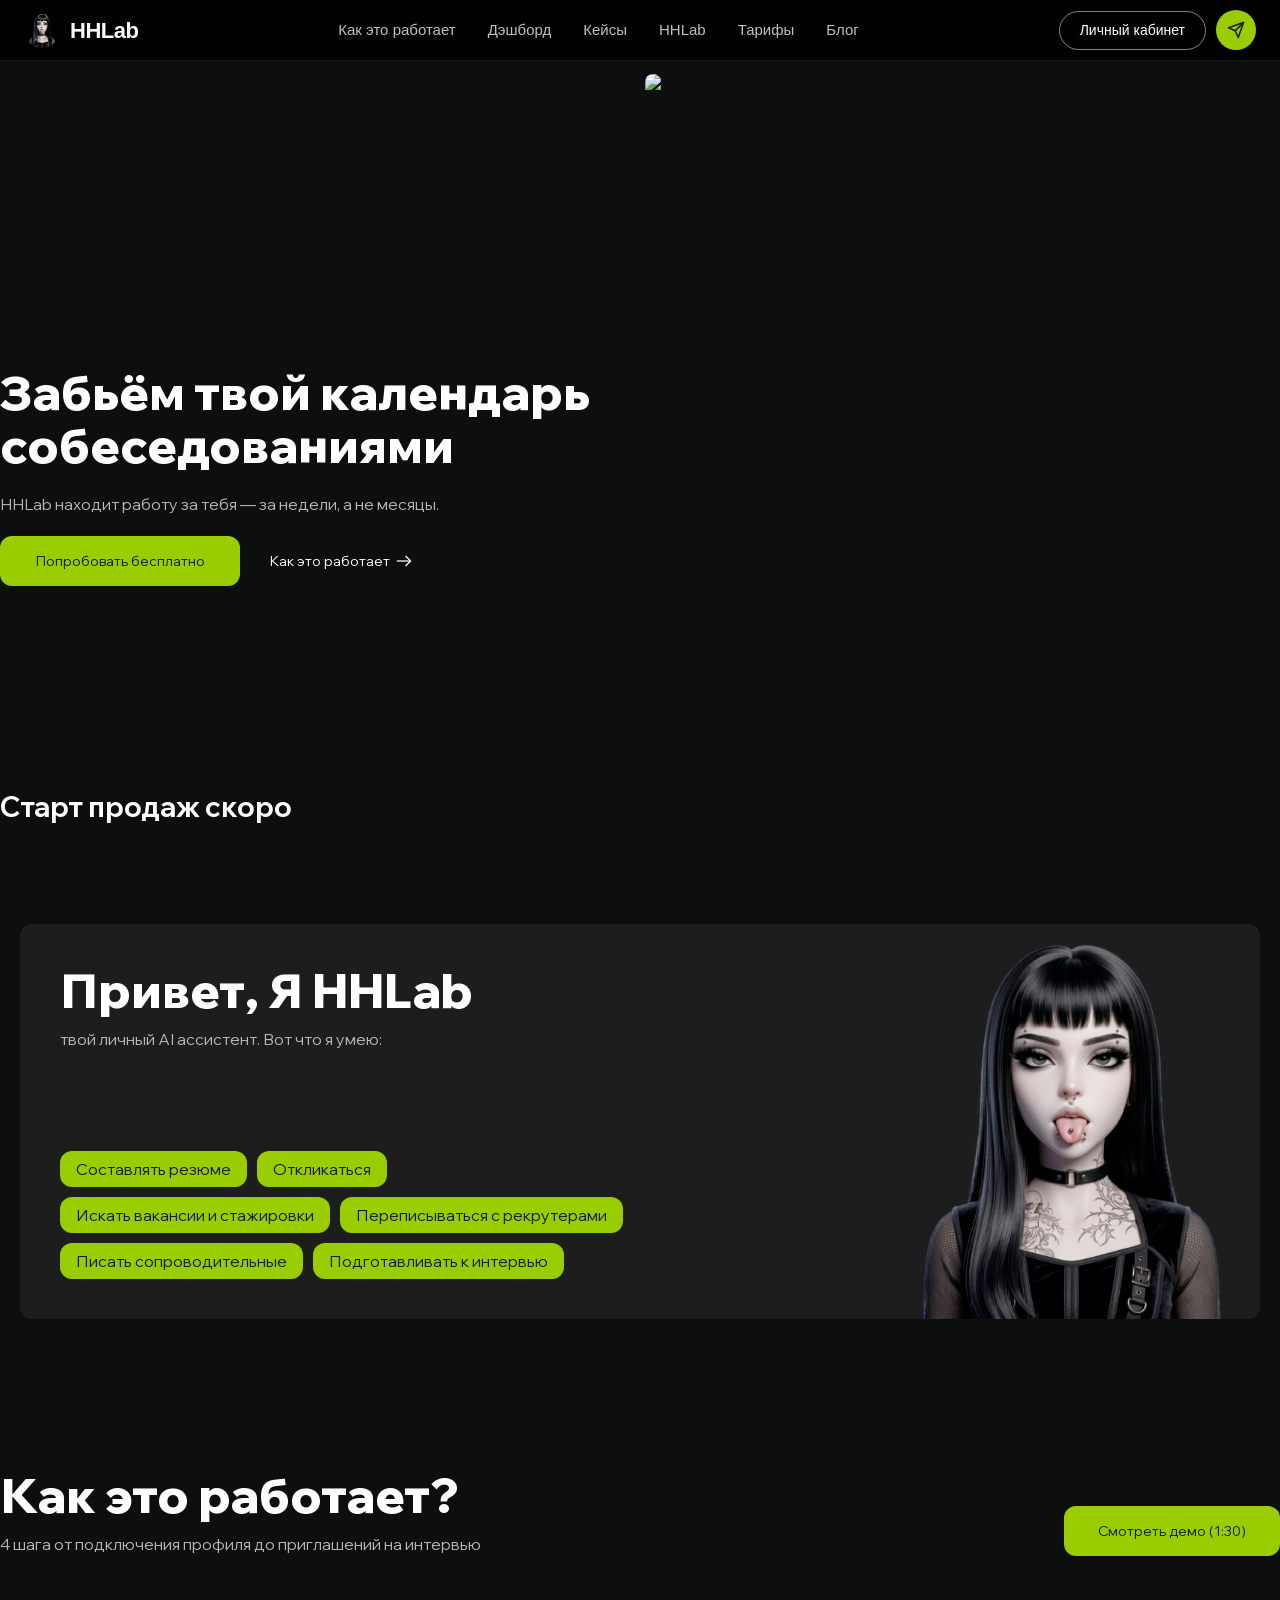
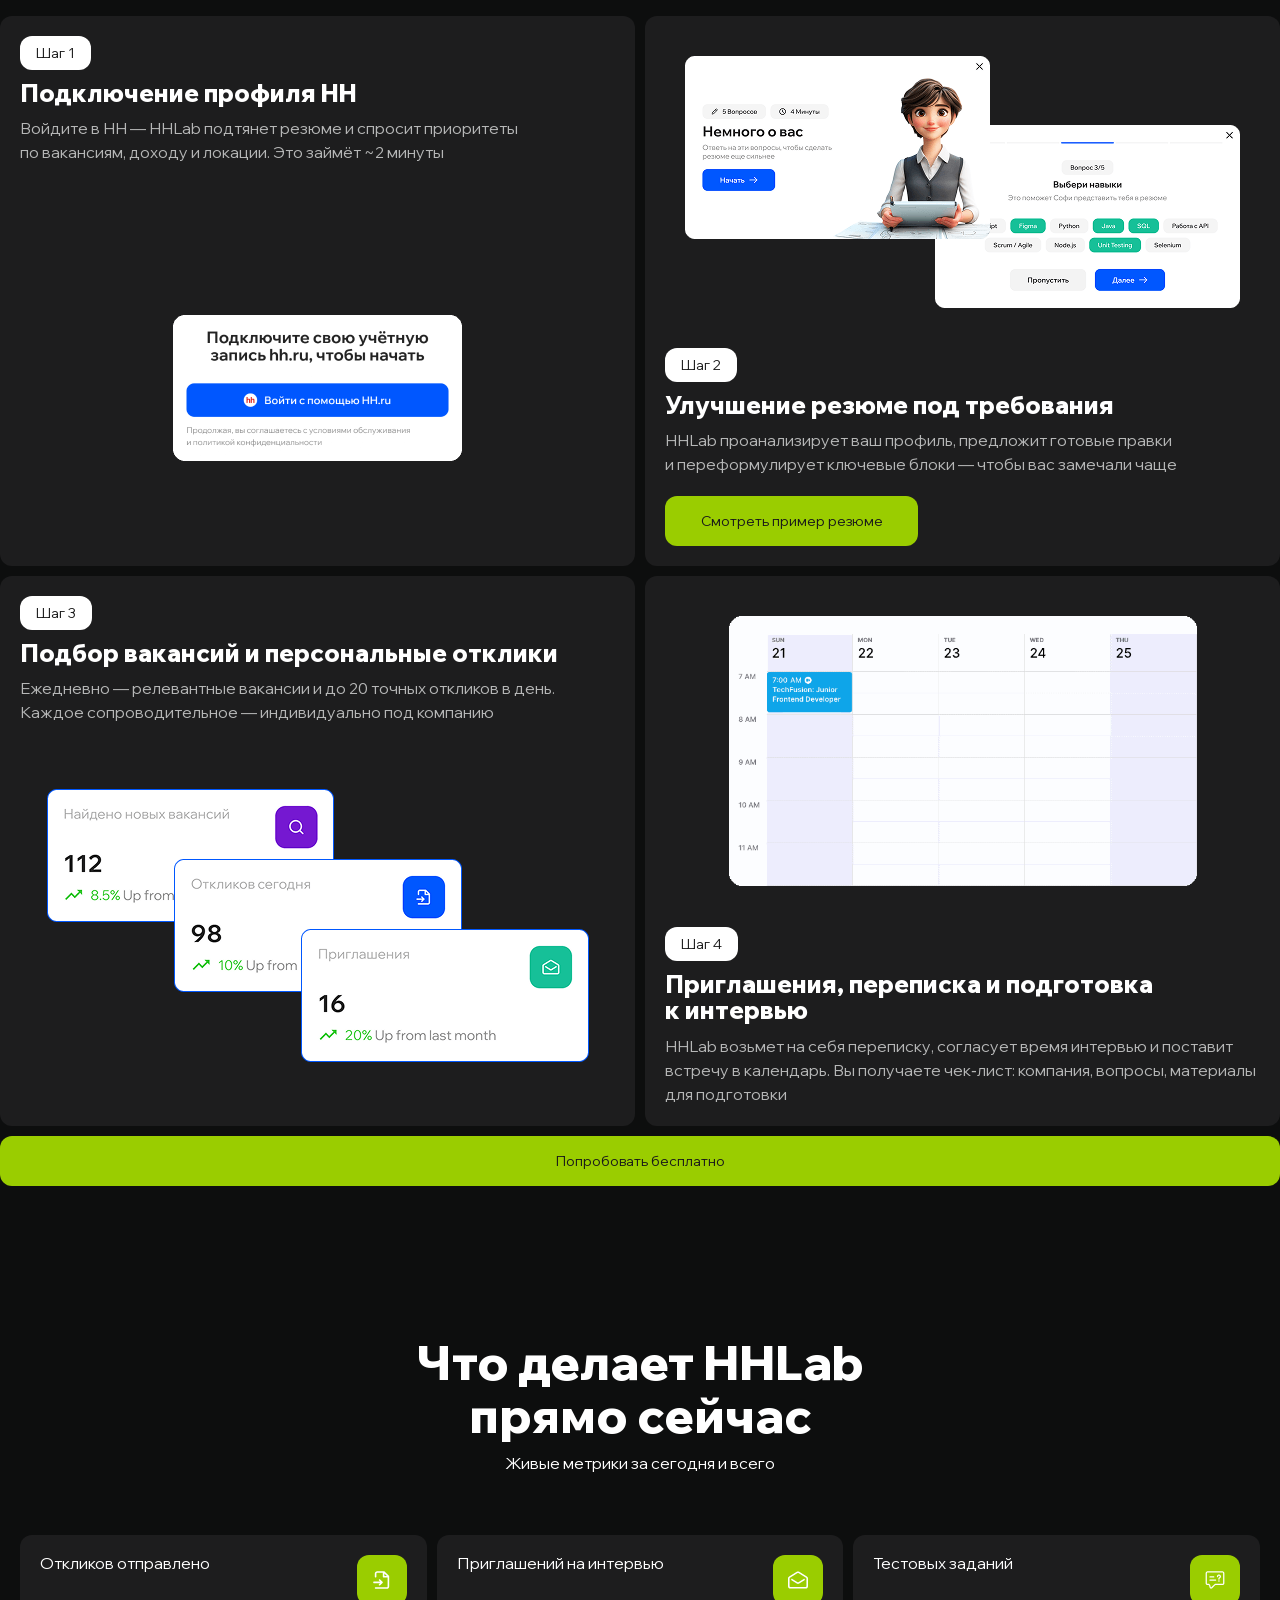
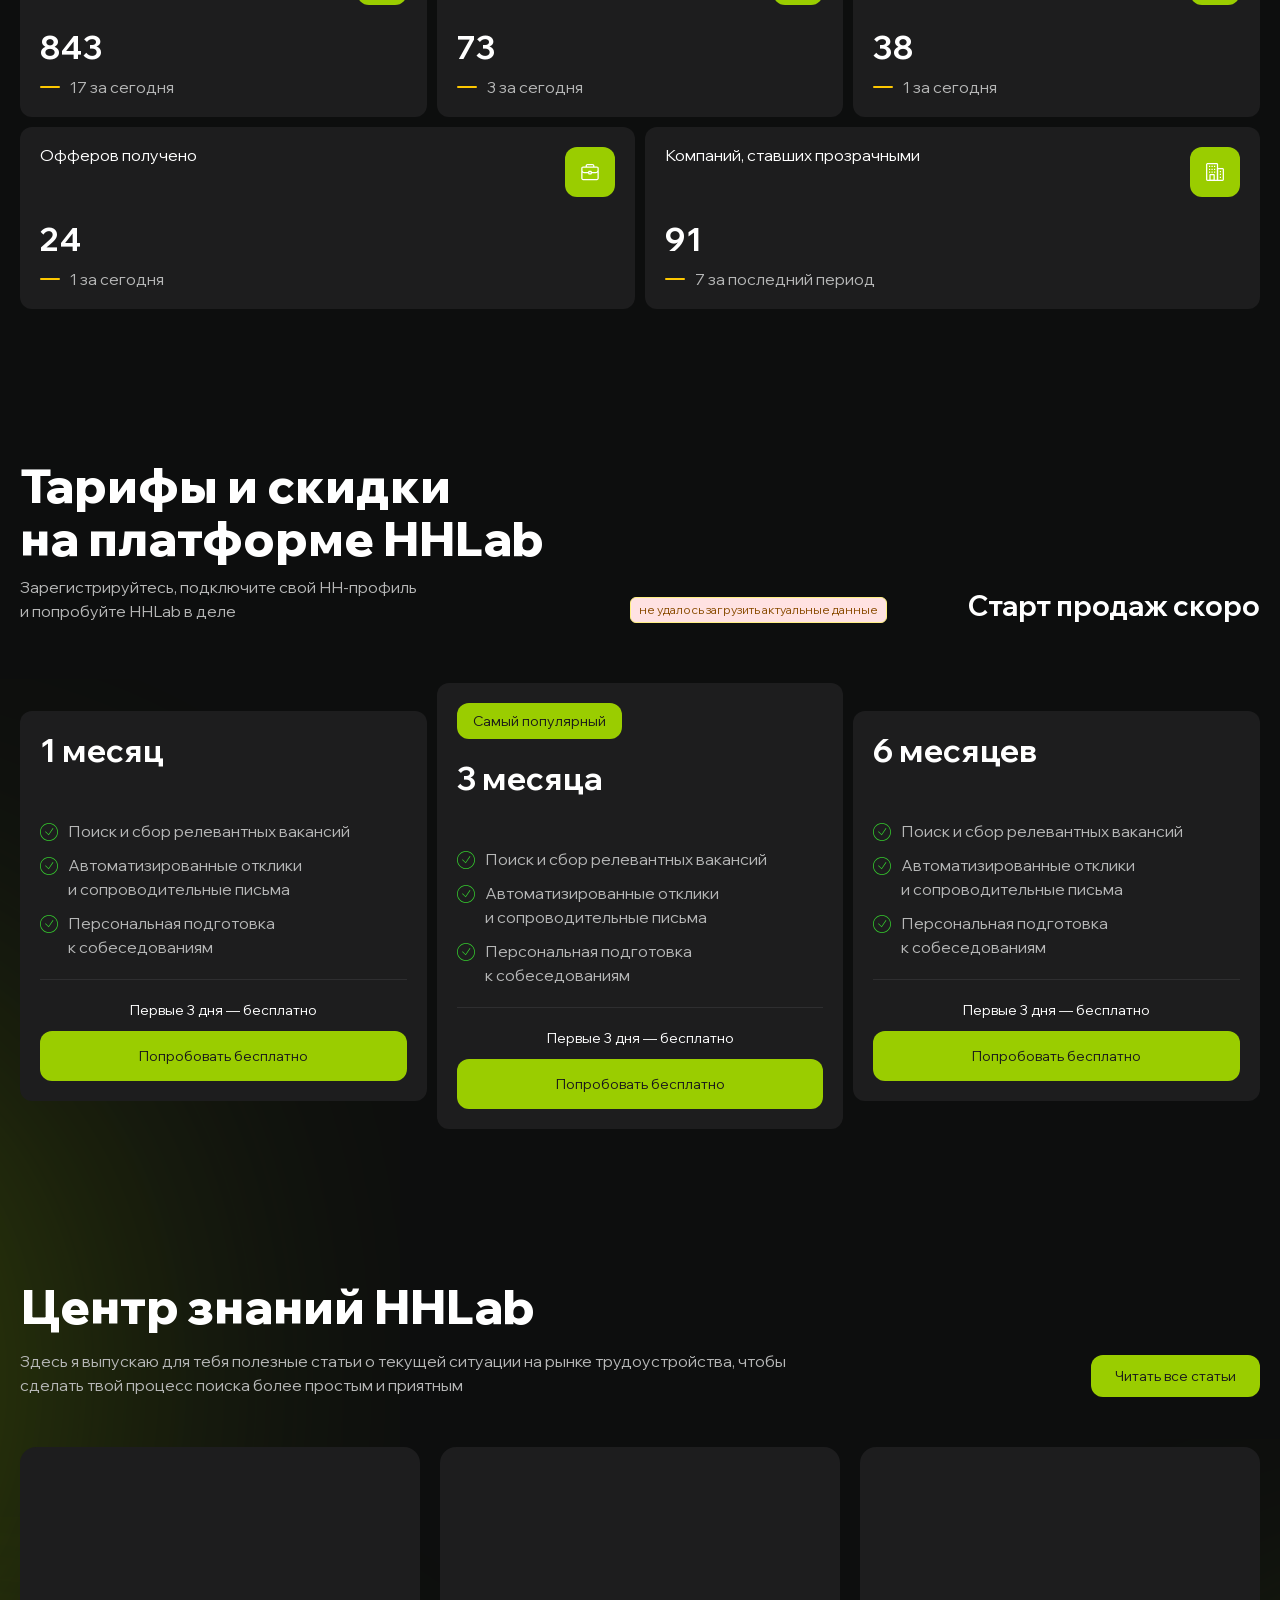
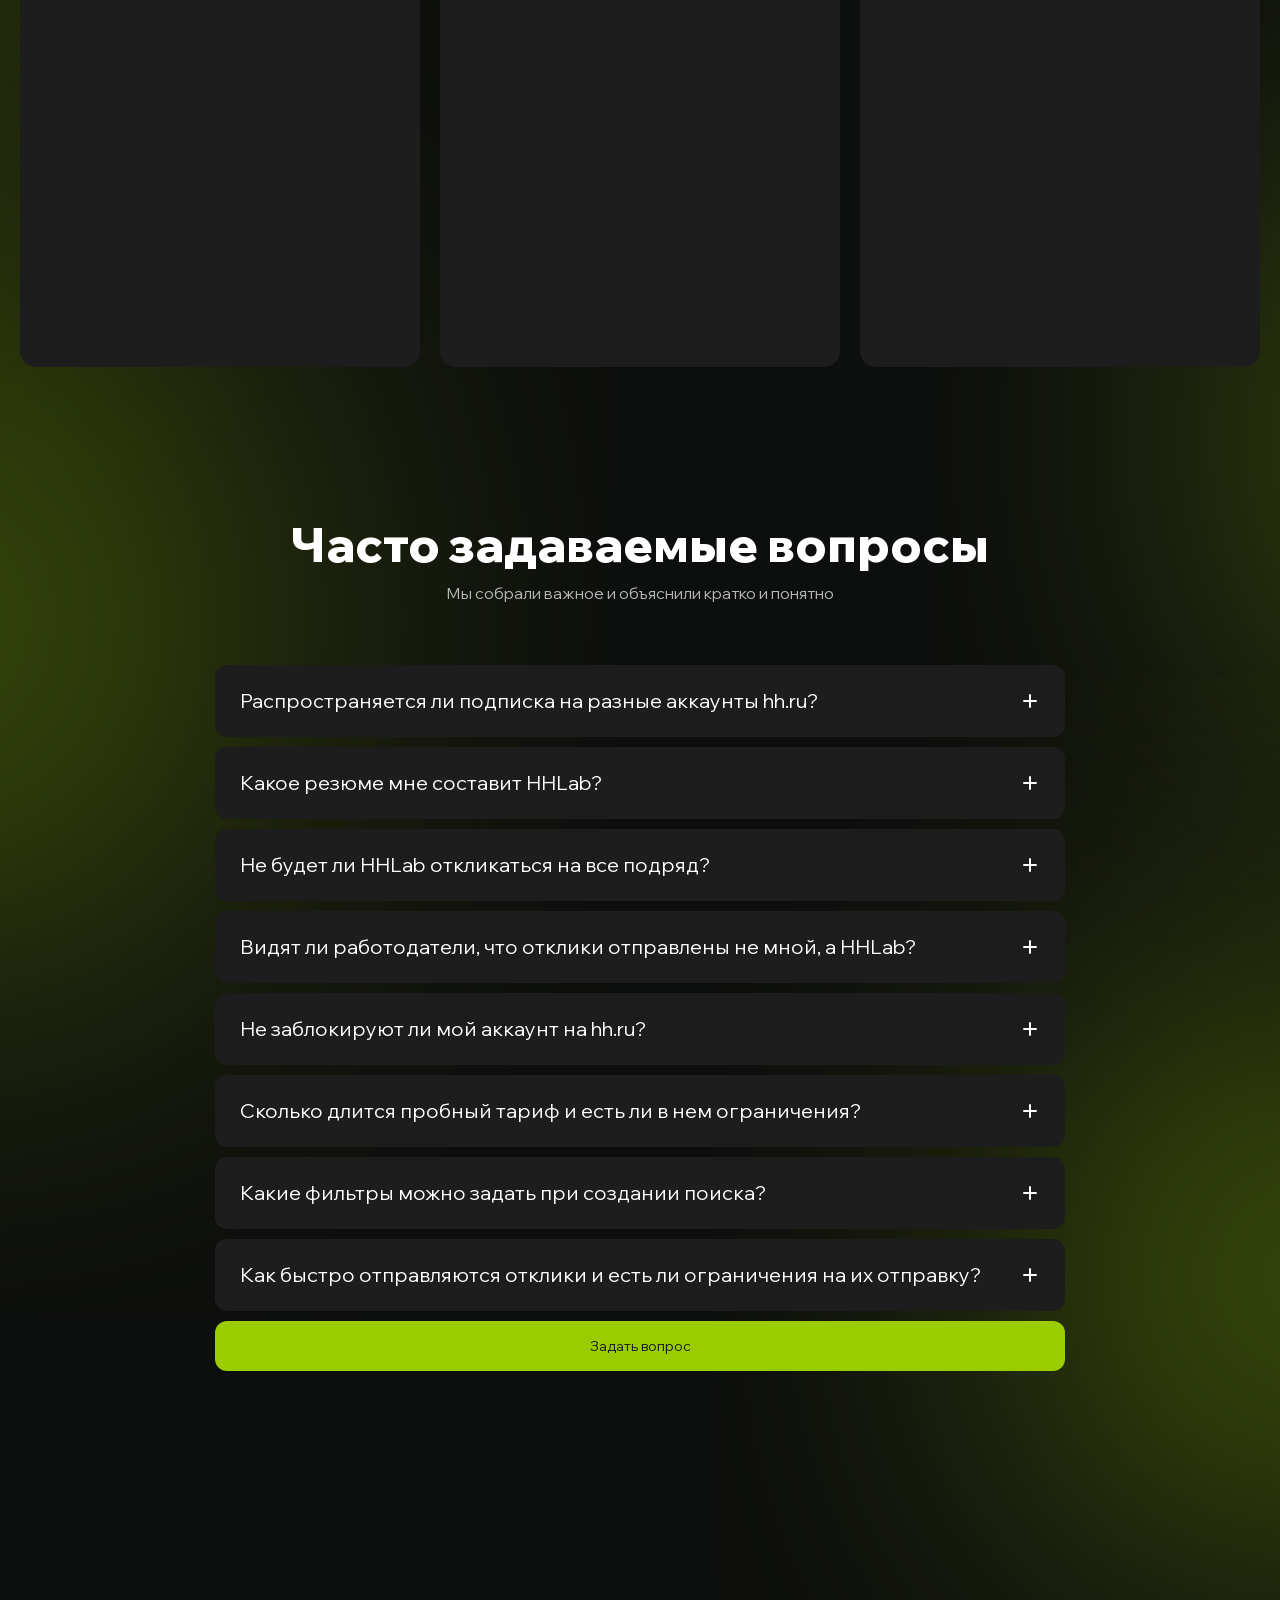
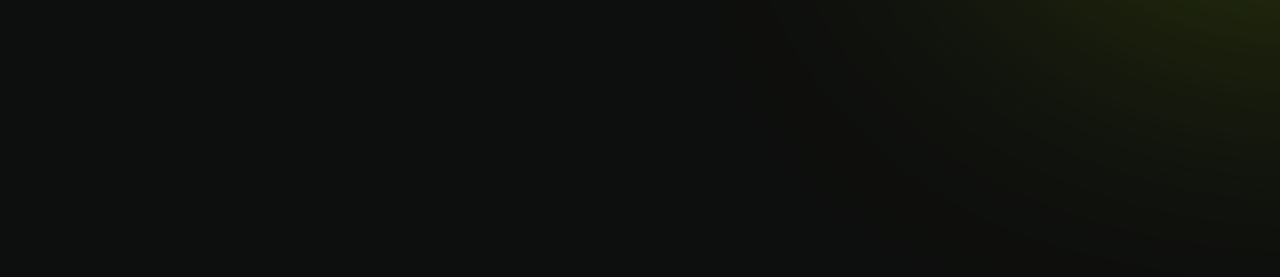
==== commit 6c8aa7e7: "Apply button color fixes and hero image to main - Fix CTA buttons: inline style background-color:#9A" ====
--- a/index.html
+++ b/index.html
@@ -3,7 +3,7 @@
 .bg-\[\#0057FF\]{background-color:#9ACD00!important;color:#1a1a1a!important}
 .bg-brand-blue{color:#1a1a1a!important}
 .text-\[\#0057FF\]{color:#1a1a1a!important}
-</style><nav style="position:fixed;top:0;left:0;right:0;z-index:1000;background:rgba(0,0,0,0.88);backdrop-filter:blur(12px);-webkit-backdrop-filter:blur(12px);padding:10px 24px;display:flex;justify-content:space-between;align-items:center;border-bottom:1px solid rgba(255,255,255,0.08);"><a href="https://t.me/hh_responses_tracker_bot" target="_blank" style="display:flex;align-items:center;gap:10px;text-decoration:none;"><img src="photo_2026-03-23_10.43.53-removebg-preview.png" alt="HHLab" style="width:36px;height:36px;object-fit:contain;border-radius:50%;"/><span style="font-weight:800;font-size:22px;color:white;letter-spacing:-0.5px;font-family:sans-serif">HHLab</span></a><div class="hhlab-nav-links" style="display:flex;align-items:center;gap:32px;"><a href="#how-it-works" style="color:rgba(255,255,255,0.75);text-decoration:none;font-size:15px;font-family:sans-serif;transition:color 0.2s" onmouseover="this.style.color='white'" onmouseout="this.style.color='rgba(255,255,255,0.75)'">Как это работает</a><a href="https://t.me/hh_responses_tracker_bot" target="_blank" style="color:rgba(255,255,255,0.75);text-decoration:none;font-size:15px;font-family:sans-serif;transition:color 0.2s" onmouseover="this.style.color='white'" onmouseout="this.style.color='rgba(255,255,255,0.75)'">Дэшборд</a><a href="blog.html" style="color:rgba(255,255,255,0.75);text-decoration:none;font-size:15px;font-family:sans-serif;transition:color 0.2s" onmouseover="this.style.color='white'" onmouseout="this.style.color='rgba(255,255,255,0.75)'">Кейсы</a><a href="#sophy-intro" style="color:rgba(255,255,255,0.75);text-decoration:none;font-size:15px;font-family:sans-serif;transition:color 0.2s" onmouseover="this.style.color='white'" onmouseout="this.style.color='rgba(255,255,255,0.75)'">HHLab</a><a href="#pricing" style="color:rgba(255,255,255,0.75);text-decoration:none;font-size:15px;font-family:sans-serif;transition:color 0.2s" onmouseover="this.style.color='white'" onmouseout="this.style.color='rgba(255,255,255,0.75)'">Тарифы</a><a href="blog.html" style="color:rgba(255,255,255,0.75);text-decoration:none;font-size:15px;font-family:sans-serif;transition:color 0.2s" onmouseover="this.style.color='white'" onmouseout="this.style.color='rgba(255,255,255,0.75)'">Блог</a></div><div style="display:flex;align-items:center;gap:10px;"><a href="https://t.me/hh_responses_tracker_bot" target="_blank" style="display:inline-flex;align-items:center;justify-content:center;padding:8px 20px;border:1.5px solid rgba(255,255,255,0.5);border-radius:50px;color:white;text-decoration:none;font-size:14px;font-family:sans-serif;white-space:nowrap;transition:border-color 0.2s" onmouseover="this.style.borderColor='white'" onmouseout="this.style.borderColor='rgba(255,255,255,0.5)'">Личный кабинет</a><a href="https://t.me/hh_responses_tracker_bot" target="_blank" style="display:inline-flex;align-items:center;justify-content:center;width:40px;height:40px;background:#9ACD00;border-radius:50%;color:#1a1a1a;text-decoration:none;"><svg width="18" height="18" viewBox="0 0 24 24" fill="none" stroke="currentColor" stroke-width="2" stroke-linecap="round" stroke-linejoin="round"><line x1="22" y1="2" x2="11" y2="13"></line><polygon points="22 2 15 22 11 13 2 9 22 2"></polygon></svg></a></div></nav><div hidden=""><!--$--><!--/$--></div><noscript><div><img src="https://mc.yandex.ru/watch/103363843" style="position:absolute;left:-9999px" alt=""/></div></noscript><main class="flex-1 flex flex-col min-h-0"><script type="application/ld+json">{"@context":"https://schema.org","@type":"SoftwareApplication","name":"HHLab - Автоотклики на вакансии hh.ru, AI-ассистент для поиска работы в IT","description":"Автоотклики на вакансии hh.ru - сервис автоматизации поиска работы. AI-ассистент для поиска работы в IT: найдёт скрытые Junior-вакансии, напишет письма и подготовит к собеседованиям в топовые компании","url":"https://sofi-assistant.com/landing","applicationCategory":"BusinessApplication","operatingSystem":"Web","provider":{"@type":"Organization","name":"ООО HHLab и партнеры","url":"https://sofi-assistant.com"}}</script><script type="application/ld+json">{"@context":"https://schema.org","@type":"Organization","name":"ООО HHLab и партнеры","url":"https://sofi-assistant.com","logo":"https://sofi-assistant.com/logo.svg","description":"Разработчик AI-ассистента HHLab для автоматизации поиска работы в IT","contactPoint":{"@type":"ContactPoint","telephone":"+7-495-152-52-72","contactType":"customer service","email":"yourcodereview@gmail.com"},"address":{"@type":"PostalAddress","addressCountry":"RU"},"sameAs":["https://t.me/+f-dTdtNR9w5hYzg0","https://www.youtube.com/@yourcodereview","https://www.linkedin.com/company/yourcodereview"]}</script><script type="application/ld+json">{"@context":"https://schema.org","@type":"BreadcrumbList","itemListElement":[{"@type":"ListItem","position":1,"name":"Главная","item":"https://sofi-assistant.com"},{"@type":"ListItem","position":2,"name":"Лендинг","item":"https://sofi-assistant.com/landing"}]}</script><script type="application/ld+json">{"@context":"https://schema.org","@type":"WebSite","name":"HHLab - Автоотклики на вакансии hh.ru","url":"https://sofi-assistant.com/landing","description":"Автоотклики на вакансии hh.ru - сервис автоматизации поиска работы в IT","potentialAction":{"@type":"SearchAction","target":"https://sofi-assistant.com/landing","query-input":"автоотклики hh"}}</script><script type="application/ld+json">{"@context":"https://schema.org","@type":"Service","name":"Автоотклики на вакансии hh.ru","description":"Сервис автоматизации поиска работы - автоотклики на вакансии hh.ru с помощью AI-ассистента","provider":{"@type":"Organization","name":"ООО HHLab и партнеры","url":"https://sofi-assistant.com/landing"},"serviceType":"Автоотклики на вакансии","areaServed":"RU","availableLanguage":"ru"}</script><script type="application/ld+json">{"@context":"https://schema.org","@type":"FAQPage","mainEntity":[{"@type":"Question","name":"Распространяется ли подписка на разные аккаунты hh.ru?","acceptedAnswer":{"@type":"Answer","text":"Нет, данная подписка распространяется только на 1 аккаунт"}},{"@type":"Question","name":"Какое резюме мне составит HHLab?","acceptedAnswer":{"@type":"Answer","text":"Пример резюме можно посмотреть выше в блоке \"как это работает\"."}},{"@type":"Question","name":"Не будет ли HHLab откликаться на все подряд?","acceptedAnswer":{"@type":"Answer","text":"Нет, сейчас мы доработали HHLab так, что она сначала узнает твои предпочтения по вакансиями, затем составляет портрет целевой вакансии, и потом делает отклики максимально похожие на целевой портрет вакансий. И сама отправка откликов делается \"умным\" способом, распределяя отклики по тем вакансиям и компаниям, которые сейчас активнее всего зовут на интервью."}},{"@type":"Question","name":"Видят ли работодатели, что отклики отправлены не мной, а HHLab?","acceptedAnswer":{"@type":"Answer","text":"Нет, работодатель не будет знать кто делает отклики, а также не будет знать, что с ним переписывается HHLab"}},{"@type":"Question","name":"Не заблокируют ли мой аккаунт на hh.ru?","acceptedAnswer":{"@type":"Answer","text":"Нет, HHLab работает через официальный API hh.ru, как верифицированный разработчик. Поэтому все отклики делаются с согласия hh.ru."}},{"@type":"Question","name":"Сколько длится пробный тариф и есть ли в нем ограничения?","acceptedAnswer":{"@type":"Answer","text":"Пробный тариф длится всего 3 дня, в рамках 3 дней ты сможешь посмотреть как работает HHLab."}},{"@type":"Question","name":"Какие фильтры можно задать при создании поиска?","acceptedAnswer":{"@type":"Answer","text":"Почти любые: по опыту, грейду, типам компаний, зарплате и многим другим фильтрам."}},{"@type":"Question","name":"Как быстро отправляются отклики и есть ли ограничения на их отправку?","acceptedAnswer":{"@type":"Answer","text":"HHLab может отправлять до 20 откликов в день. Но отправка откликов делается \"умным\" способом, распределяя отклики по тем вакансиям и компаниям, которые сейчас активнее всего зовут на интервью."}}]}</script><main><section class="xl:max-w-[1280px] mx-auto max-w-[calc(100%-40px)] lg:mt-[10px] pb-[120px] md:pb-[100px] lg:pb-[150px]" aria-labelledby="hero-heading"><div class="grid lg:grid-cols-2 gap-y-[40px]"><div class="xl:pt-[292px] lg:pt-[255px] md:pt-[100px] sm:pt-[90px] pt-[80px] flex flex-col justify-between xs:gap-y-[40px] gap-y-[30px] items-center lg:items-start"><header class="relative"><h1 id="hero-heading" class="font-wix font-extrabold xl:text-[48px] md:text-[36px] text-[28px] xs:text-[32px] leading-[110%] text-white xs:mb-5 mb-2.5 text-center lg:text-left">Забьём твой календарь <br class="lg:hidden"/> собеседованиями</h1><p class="font-wix font-normal md:text-[16px] text-[14px] leading-[150%] text-txt-gray xs:mb-5 mb-2.5 text-center lg:text-left">HHLab находит работу за тебя — за недели, а не месяцы.</p><div class="flex flex-col xs:flex-row gap-[20px] xs:gap-[30px] items-center xs:justify-center lg:justify-start"><a href="https://t.me/hh_responses_tracker_bot" target="_blank" class="inline-flex items-center justify-center
+</style><nav style="position:fixed;top:0;left:0;right:0;z-index:1000;background:rgba(0,0,0,0.88);backdrop-filter:blur(12px);-webkit-backdrop-filter:blur(12px);padding:10px 24px;display:flex;justify-content:space-between;align-items:center;border-bottom:1px solid rgba(255,255,255,0.08);"><a href="https://t.me/hh_responses_tracker_bot" target="_blank" style="display:flex;align-items:center;gap:10px;text-decoration:none;"><img src="Gemini_Generated_Image_4gmllm4gmllm4gml(1)-Photoroom.png" alt="HHLab" style="width:36px;height:36px;object-fit:contain;border-radius:50%;"/><span style="font-weight:800;font-size:22px;color:white;letter-spacing:-0.5px;font-family:sans-serif">HHLab</span></a><div class="hhlab-nav-links" style="display:flex;align-items:center;gap:32px;"><a href="#how-it-works" style="color:rgba(255,255,255,0.75);text-decoration:none;font-size:15px;font-family:sans-serif;transition:color 0.2s" onmouseover="this.style.color='white'" onmouseout="this.style.color='rgba(255,255,255,0.75)'">Как это работает</a><a href="https://t.me/hh_responses_tracker_bot" target="_blank" style="color:rgba(255,255,255,0.75);text-decoration:none;font-size:15px;font-family:sans-serif;transition:color 0.2s" onmouseover="this.style.color='white'" onmouseout="this.style.color='rgba(255,255,255,0.75)'">Дэшборд</a><a href="blog.html" style="color:rgba(255,255,255,0.75);text-decoration:none;font-size:15px;font-family:sans-serif;transition:color 0.2s" onmouseover="this.style.color='white'" onmouseout="this.style.color='rgba(255,255,255,0.75)'">Кейсы</a><a href="#sophy-intro" style="color:rgba(255,255,255,0.75);text-decoration:none;font-size:15px;font-family:sans-serif;transition:color 0.2s" onmouseover="this.style.color='white'" onmouseout="this.style.color='rgba(255,255,255,0.75)'">HHLab</a><a href="#pricing" style="color:rgba(255,255,255,0.75);text-decoration:none;font-size:15px;font-family:sans-serif;transition:color 0.2s" onmouseover="this.style.color='white'" onmouseout="this.style.color='rgba(255,255,255,0.75)'">Тарифы</a><a href="blog.html" style="color:rgba(255,255,255,0.75);text-decoration:none;font-size:15px;font-family:sans-serif;transition:color 0.2s" onmouseover="this.style.color='white'" onmouseout="this.style.color='rgba(255,255,255,0.75)'">Блог</a></div><div style="display:flex;align-items:center;gap:10px;"><a href="https://t.me/hh_responses_tracker_bot" target="_blank" style="display:inline-flex;align-items:center;justify-content:center;padding:8px 20px;border:1.5px solid rgba(255,255,255,0.5);border-radius:50px;color:white;text-decoration:none;font-size:14px;font-family:sans-serif;white-space:nowrap;transition:border-color 0.2s" onmouseover="this.style.borderColor='white'" onmouseout="this.style.borderColor='rgba(255,255,255,0.5)'">Личный кабинет</a><a href="https://t.me/hh_responses_tracker_bot" target="_blank" style="display:inline-flex;align-items:center;justify-content:center;width:40px;height:40px;background:#9ACD00;border-radius:50%;color:#1a1a1a;text-decoration:none;"><svg width="18" height="18" viewBox="0 0 24 24" fill="none" stroke="currentColor" stroke-width="2" stroke-linecap="round" stroke-linejoin="round"><line x1="22" y1="2" x2="11" y2="13"></line><polygon points="22 2 15 22 11 13 2 9 22 2"></polygon></svg></a></div></nav><div hidden=""><!--$--><!--/$--></div><noscript><div><img src="https://mc.yandex.ru/watch/103363843" style="position:absolute;left:-9999px" alt=""/></div></noscript><main class="flex-1 flex flex-col min-h-0"><script type="application/ld+json">{"@context":"https://schema.org","@type":"SoftwareApplication","name":"HHLab - Автоотклики на вакансии hh.ru, AI-ассистент для поиска работы в IT","description":"Автоотклики на вакансии hh.ru - сервис автоматизации поиска работы. AI-ассистент для поиска работы в IT: найдёт скрытые Junior-вакансии, напишет письма и подготовит к собеседованиям в топовые компании","url":"https://sofi-assistant.com/landing","applicationCategory":"BusinessApplication","operatingSystem":"Web","provider":{"@type":"Organization","name":"ООО HHLab и партнеры","url":"https://sofi-assistant.com"}}</script><script type="application/ld+json">{"@context":"https://schema.org","@type":"Organization","name":"ООО HHLab и партнеры","url":"https://sofi-assistant.com","logo":"https://sofi-assistant.com/logo.svg","description":"Разработчик AI-ассистента HHLab для автоматизации поиска работы в IT","contactPoint":{"@type":"ContactPoint","telephone":"+7-495-152-52-72","contactType":"customer service","email":"yourcodereview@gmail.com"},"address":{"@type":"PostalAddress","addressCountry":"RU"},"sameAs":["https://t.me/+f-dTdtNR9w5hYzg0","https://www.youtube.com/@yourcodereview","https://www.linkedin.com/company/yourcodereview"]}</script><script type="application/ld+json">{"@context":"https://schema.org","@type":"BreadcrumbList","itemListElement":[{"@type":"ListItem","position":1,"name":"Главная","item":"https://sofi-assistant.com"},{"@type":"ListItem","position":2,"name":"Лендинг","item":"https://sofi-assistant.com/landing"}]}</script><script type="application/ld+json">{"@context":"https://schema.org","@type":"WebSite","name":"HHLab - Автоотклики на вакансии hh.ru","url":"https://sofi-assistant.com/landing","description":"Автоотклики на вакансии hh.ru - сервис автоматизации поиска работы в IT","potentialAction":{"@type":"SearchAction","target":"https://sofi-assistant.com/landing","query-input":"автоотклики hh"}}</script><script type="application/ld+json">{"@context":"https://schema.org","@type":"Service","name":"Автоотклики на вакансии hh.ru","description":"Сервис автоматизации поиска работы - автоотклики на вакансии hh.ru с помощью AI-ассистента","provider":{"@type":"Organization","name":"ООО HHLab и партнеры","url":"https://sofi-assistant.com/landing"},"serviceType":"Автоотклики на вакансии","areaServed":"RU","availableLanguage":"ru"}</script><script type="application/ld+json">{"@context":"https://schema.org","@type":"FAQPage","mainEntity":[{"@type":"Question","name":"Распространяется ли подписка на разные аккаунты hh.ru?","acceptedAnswer":{"@type":"Answer","text":"Нет, данная подписка распространяется только на 1 аккаунт"}},{"@type":"Question","name":"Какое резюме мне составит HHLab?","acceptedAnswer":{"@type":"Answer","text":"Пример резюме можно посмотреть выше в блоке \"как это работает\"."}},{"@type":"Question","name":"Не будет ли HHLab откликаться на все подряд?","acceptedAnswer":{"@type":"Answer","text":"Нет, сейчас мы доработали HHLab так, что она сначала узнает твои предпочтения по вакансиями, затем составляет портрет целевой вакансии, и потом делает отклики максимально похожие на целевой портрет вакансий. И сама отправка откликов делается \"умным\" способом, распределяя отклики по тем вакансиям и компаниям, которые сейчас активнее всего зовут на интервью."}},{"@type":"Question","name":"Видят ли работодатели, что отклики отправлены не мной, а HHLab?","acceptedAnswer":{"@type":"Answer","text":"Нет, работодатель не будет знать кто делает отклики, а также не будет знать, что с ним переписывается HHLab"}},{"@type":"Question","name":"Не заблокируют ли мой аккаунт на hh.ru?","acceptedAnswer":{"@type":"Answer","text":"Нет, HHLab работает через официальный API hh.ru, как верифицированный разработчик. Поэтому все отклики делаются с согласия hh.ru."}},{"@type":"Question","name":"Сколько длится пробный тариф и есть ли в нем ограничения?","acceptedAnswer":{"@type":"Answer","text":"Пробный тариф длится всего 3 дня, в рамках 3 дней ты сможешь посмотреть как работает HHLab."}},{"@type":"Question","name":"Какие фильтры можно задать при создании поиска?","acceptedAnswer":{"@type":"Answer","text":"Почти любые: по опыту, грейду, типам компаний, зарплате и многим другим фильтрам."}},{"@type":"Question","name":"Как быстро отправляются отклики и есть ли ограничения на их отправку?","acceptedAnswer":{"@type":"Answer","text":"HHLab может отправлять до 20 откликов в день. Но отправка откликов делается \"умным\" способом, распределяя отклики по тем вакансиям и компаниям, которые сейчас активнее всего зовут на интервью."}}]}</script><main><section class="xl:max-w-[1280px] mx-auto max-w-[calc(100%-40px)] lg:mt-[10px] pb-[120px] md:pb-[100px] lg:pb-[150px]" aria-labelledby="hero-heading"><div class="grid lg:grid-cols-2 gap-y-[40px]"><div class="xl:pt-[292px] lg:pt-[255px] md:pt-[100px] sm:pt-[90px] pt-[80px] flex flex-col justify-between xs:gap-y-[40px] gap-y-[30px] items-center lg:items-start"><header class="relative"><h1 id="hero-heading" class="font-wix font-extrabold xl:text-[48px] md:text-[36px] text-[28px] xs:text-[32px] leading-[110%] text-white xs:mb-5 mb-2.5 text-center lg:text-left">Забьём твой календарь <br class="lg:hidden"/> собеседованиями</h1><p class="font-wix font-normal md:text-[16px] text-[14px] leading-[150%] text-txt-gray xs:mb-5 mb-2.5 text-center lg:text-left">HHLab находит работу за тебя — за недели, а не месяцы.</p><div class="flex flex-col xs:flex-row gap-[20px] xs:gap-[30px] items-center xs:justify-center lg:justify-start"><a href="https://t.me/hh_responses_tracker_bot" target="_blank" class="inline-flex items-center justify-center
     font-wix font-normal text-sm
     transition-all duration-500
     h-[50px] w-[100%]
@@ -13,7 +13,7 @@
       xl:max-w-[635px] xl:max-h-[750px]
       lg:max-w-[438px] lg:max-h-[650px]
       lame:max-w-[475px] lame:max-h-[650px]
-      lg:h-[750px] aspect-[635/750] md:max-h-[850px] object-cover" style="color:transparent" src="changeable-animation/compressed-main-screen.gif" alt="Демонстрация работы AI-ассистента HHLab: интерфейс поиска вакансий и автоматических откликов"/></figure></div></section><section class="xl:max-w-[1280px] w-[calc(100%-40px)] h-[648px] xs:h-[703px] md:h-[382px] xl:h-[395px] bg-black-secondary rounded-[12px] md:p-[40px] p-[20px] relative mx-auto md:mb-[150px] mb-[120px] overflow-hidden" aria-labelledby="sophy-intro-heading"><div class="flex flex-col md:justify-between gap-[30px] h-full relative z-10"><header class="flex flex-col justify-start"><h2 id="sophy-intro-heading" class="font-wix font-extrabold xl:text-[48px] md:text-[36px] xs:text-[32px] text-[28px] leading-[110%] text-white mb-[10px]">Привет, Я HHLab</h2><p class="font-wix font-normal md:text-[16px] text-[14px] leading-[150%] text-txt-gray">твой личный AI ассистент. Вот что я умею:</p></header><div class="max-w-[595px] flex flex-wrap gap-[10px]"><p class="md:h-[36px] h-[34px] bg-brand-blue rounded-[12px] px-[16px] py-[8px] flex items-center justify-center whitespace-nowrap text-[14px] md:text-[16px]" style="color:#1a1a1a;">Составлять резюме</p><p class="md:h-[36px] h-[34px] bg-brand-blue rounded-[12px] px-[16px] py-[8px] flex items-center justify-center whitespace-nowrap text-[14px] md:text-[16px]" style="color:#1a1a1a;">Откликаться</p><p class="md:h-[36px] h-[34px] bg-brand-blue rounded-[12px] px-[16px] py-[8px] flex items-center justify-center whitespace-nowrap text-[14px] md:text-[16px]" style="color:#1a1a1a;">Искать вакансии и стажировки</p><p class="md:h-[36px] h-[34px] bg-brand-blue rounded-[12px] px-[16px] py-[8px] flex items-center justify-center whitespace-nowrap text-[14px] md:text-[16px]" style="color:#1a1a1a;">Переписываться с рекрутерами</p><p class="md:h-[36px] h-[34px] bg-brand-blue rounded-[12px] px-[16px] py-[8px] flex items-center justify-center whitespace-nowrap text-[14px] md:text-[16px]" style="color:#1a1a1a;">Писать сопроводительные</p><p class="md:h-[36px] h-[34px] bg-brand-blue rounded-[12px] px-[16px] py-[8px] flex items-center justify-center whitespace-nowrap text-[14px] md:text-[16px]" style="color:#1a1a1a;">Подготавливать к интервью</p></div></div><figure class="absolute bottom-0 right-0 z-0 hidden md:flex md:items-end md:justify-end" style="height:100%;max-width:45%;pointer-events:none;"><img alt="AI-ассистент HHLab" src="photo_2026-03-23_10.43.53-removebg-preview.png" style="height:100%;width:auto;object-fit:contain;object-position:bottom right;display:block;max-height:100%;"/></figure></section><section id="how-it-works" class="xl:max-w-[1280px] max-w-[calc(100%-40px)] mx-auto lg:mb-[150px] mb-[120px] relative" aria-labelledby="how-it-works-heading"><header class="text-left md:mb-[60px] mb-[50px] flex justify-between items-end flex-wrap gap-y-[20px]"><div><h2 id="how-it-works-heading" class="font-wix font-extrabold xl:text-[48px] md:text-[36px] xs:text-[32px] text-[28px] leading-[110%] text-white mb-[10px]">Как это работает?</h2><p class="font-wix font-normal md:text-[16px] text-[14px] leading-[150%] text-txt-gray">4 шага от подключения профиля до приглашений на интервью</p></div><a class="inline-flex items-center justify-center
+      lg:h-[750px] aspect-[635/750] md:max-h-[850px] object-cover" style="color:transparent" src="changeable-animation/compressed-main-screen.gif" alt="Демонстрация работы AI-ассистента HHLab: интерфейс поиска вакансий и автоматических откликов"/></figure></div></section><section class="xl:max-w-[1280px] w-[calc(100%-40px)] h-[648px] xs:h-[703px] md:h-[382px] xl:h-[395px] bg-black-secondary rounded-[12px] md:p-[40px] p-[20px] relative mx-auto md:mb-[150px] mb-[120px] overflow-hidden" aria-labelledby="sophy-intro-heading"><div class="flex flex-col md:justify-between gap-[30px] h-full relative z-10"><header class="flex flex-col justify-start"><h2 id="sophy-intro-heading" class="font-wix font-extrabold xl:text-[48px] md:text-[36px] xs:text-[32px] text-[28px] leading-[110%] text-white mb-[10px]">Привет, Я HHLab</h2><p class="font-wix font-normal md:text-[16px] text-[14px] leading-[150%] text-txt-gray">твой личный AI ассистент. Вот что я умею:</p></header><div class="max-w-[595px] flex flex-wrap gap-[10px]"><p class="md:h-[36px] h-[34px] bg-brand-blue rounded-[12px] px-[16px] py-[8px] flex items-center justify-center whitespace-nowrap text-[14px] md:text-[16px]" style="color:#1a1a1a;">Составлять резюме</p><p class="md:h-[36px] h-[34px] bg-brand-blue rounded-[12px] px-[16px] py-[8px] flex items-center justify-center whitespace-nowrap text-[14px] md:text-[16px]" style="color:#1a1a1a;">Откликаться</p><p class="md:h-[36px] h-[34px] bg-brand-blue rounded-[12px] px-[16px] py-[8px] flex items-center justify-center whitespace-nowrap text-[14px] md:text-[16px]" style="color:#1a1a1a;">Искать вакансии и стажировки</p><p class="md:h-[36px] h-[34px] bg-brand-blue rounded-[12px] px-[16px] py-[8px] flex items-center justify-center whitespace-nowrap text-[14px] md:text-[16px]" style="color:#1a1a1a;">Переписываться с рекрутерами</p><p class="md:h-[36px] h-[34px] bg-brand-blue rounded-[12px] px-[16px] py-[8px] flex items-center justify-center whitespace-nowrap text-[14px] md:text-[16px]" style="color:#1a1a1a;">Писать сопроводительные</p><p class="md:h-[36px] h-[34px] bg-brand-blue rounded-[12px] px-[16px] py-[8px] flex items-center justify-center whitespace-nowrap text-[14px] md:text-[16px]" style="color:#1a1a1a;">Подготавливать к интервью</p></div></div><figure class="absolute bottom-0 right-0 z-0 hidden md:flex md:items-end md:justify-end" style="height:100%;max-width:45%;pointer-events:none;"><img alt="AI-ассистент HHLab" src="Gemini_Generated_Image_4gmllm4gmllm4gml(1)-Photoroom.png" style="height:100%;width:auto;object-fit:contain;object-position:bottom right;display:block;max-height:100%;"/></figure></section><section id="how-it-works" class="xl:max-w-[1280px] max-w-[calc(100%-40px)] mx-auto lg:mb-[150px] mb-[120px] relative" aria-labelledby="how-it-works-heading"><header class="text-left md:mb-[60px] mb-[50px] flex justify-between items-end flex-wrap gap-y-[20px]"><div><h2 id="how-it-works-heading" class="font-wix font-extrabold xl:text-[48px] md:text-[36px] xs:text-[32px] text-[28px] leading-[110%] text-white mb-[10px]">Как это работает?</h2><p class="font-wix font-normal md:text-[16px] text-[14px] leading-[150%] text-txt-gray">4 шага от подключения профиля до приглашений на интервью</p></div><a class="inline-flex items-center justify-center
     font-wix font-normal text-sm
     transition-all duration-500
     h-[50px] w-[100%]
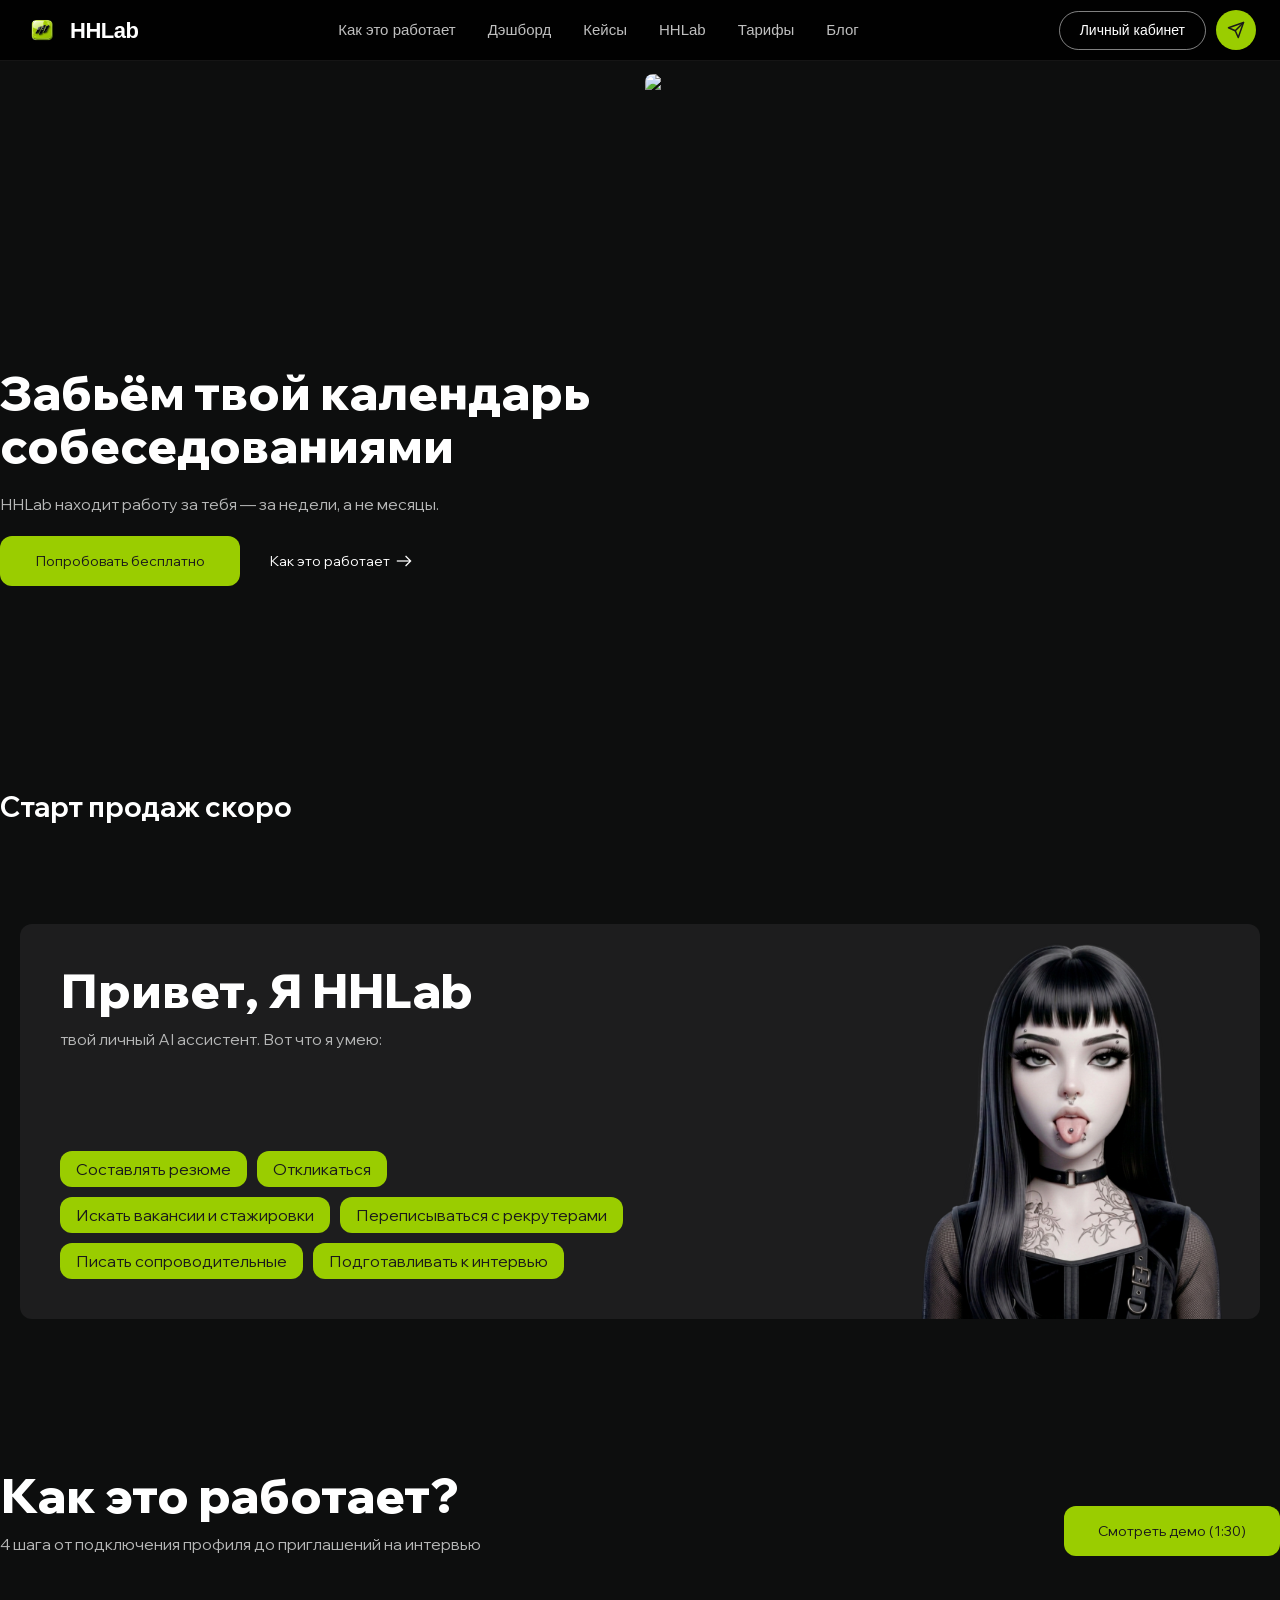
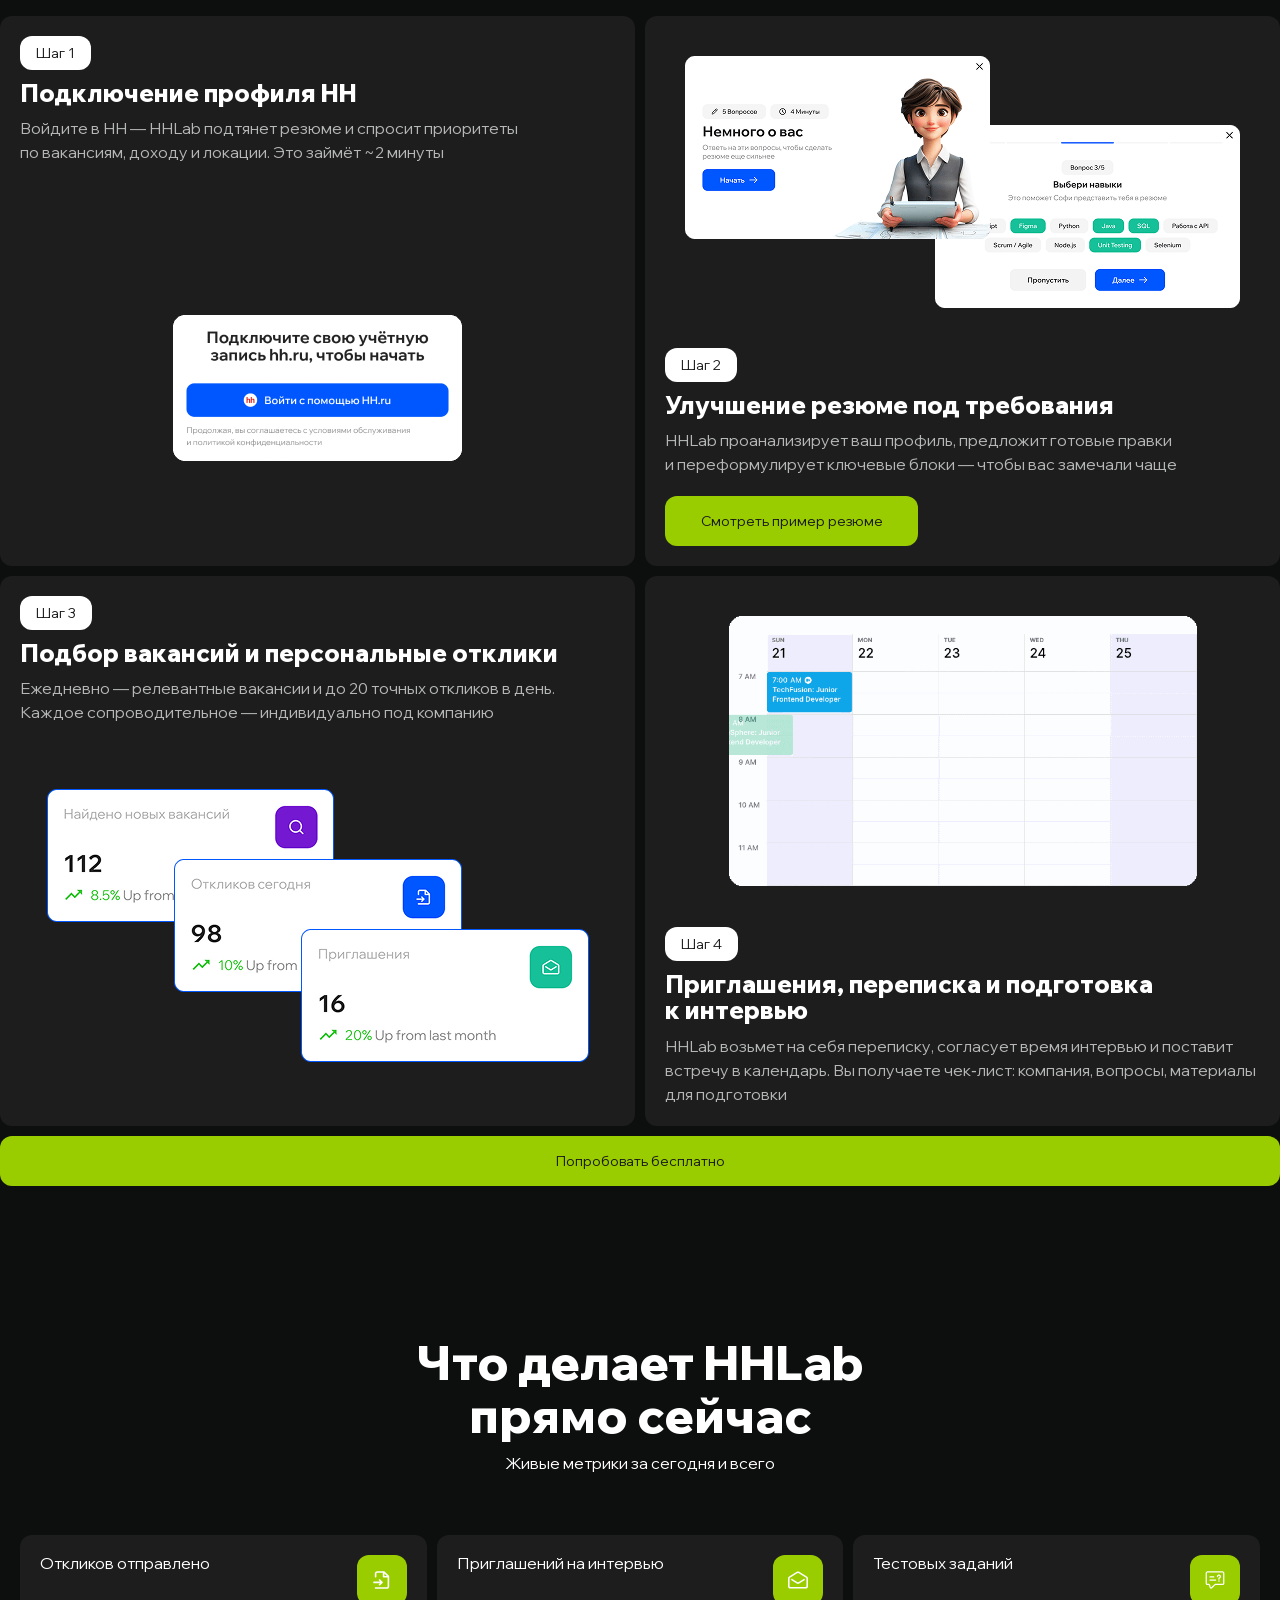
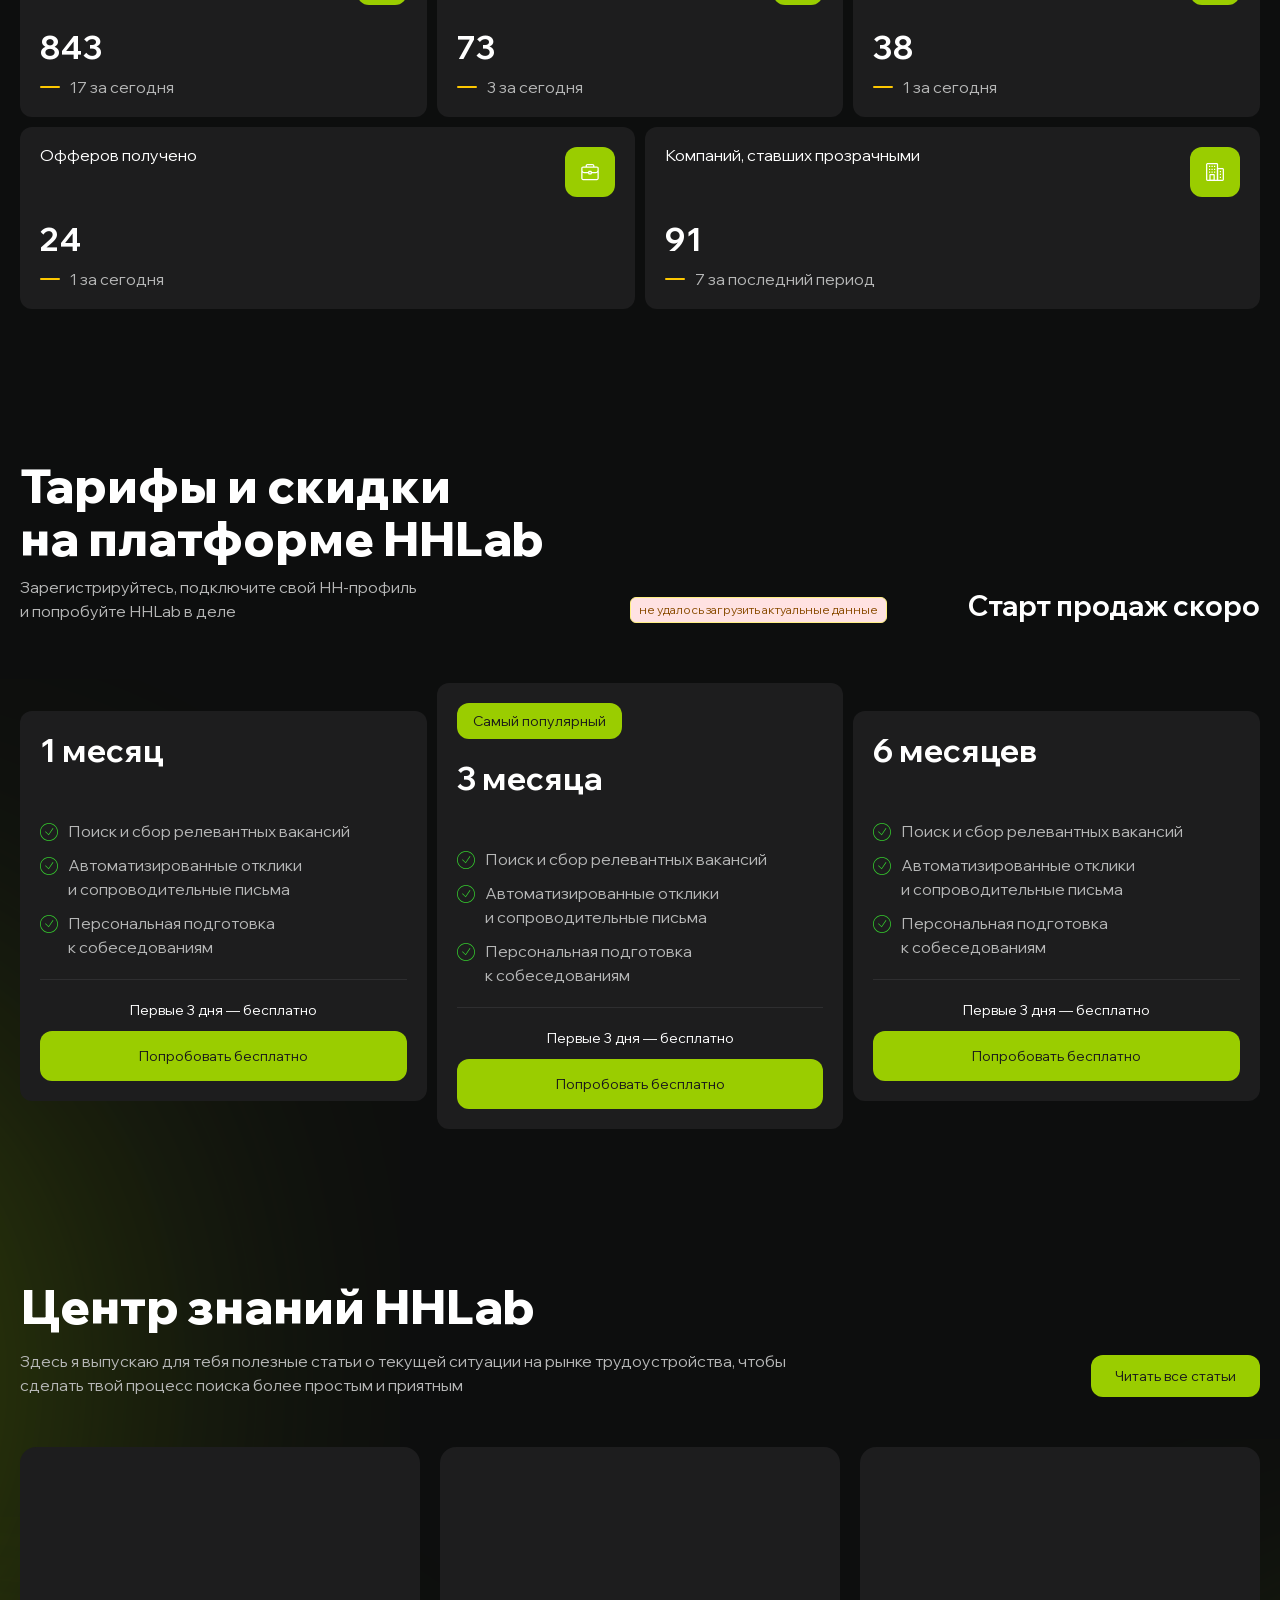
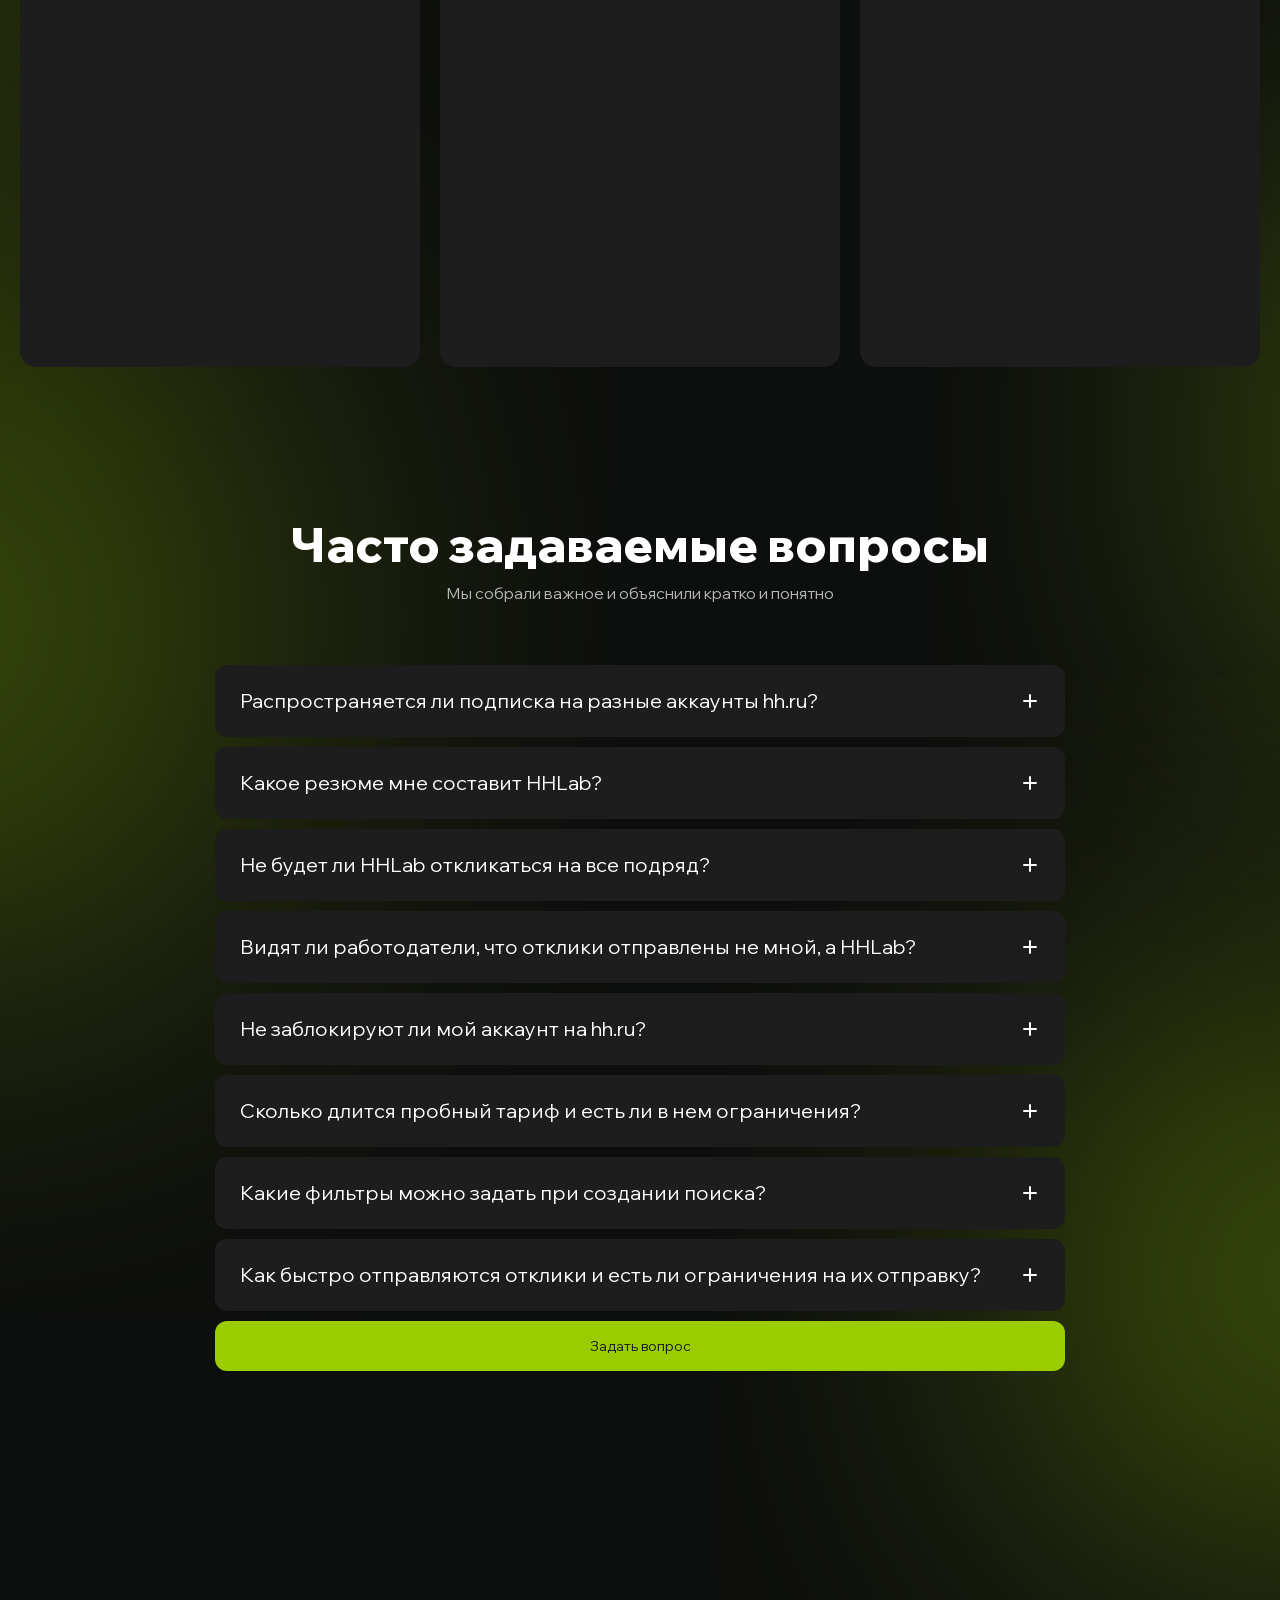
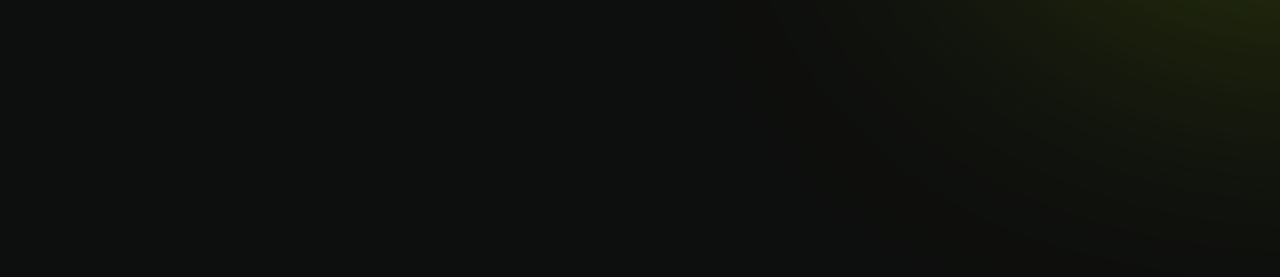
==== commit a8106c82: "Restore previous avatar in nav logo https://claude.ai/code/session_01CLaHuPZFBjTa9zee34GSvj" ====
--- a/index.html
+++ b/index.html
@@ -3,7 +3,7 @@
 .bg-\[\#0057FF\]{background-color:#9ACD00!important;color:#1a1a1a!important}
 .bg-brand-blue{color:#1a1a1a!important}
 .text-\[\#0057FF\]{color:#1a1a1a!important}
-</style><nav style="position:fixed;top:0;left:0;right:0;z-index:1000;background:rgba(0,0,0,0.88);backdrop-filter:blur(12px);-webkit-backdrop-filter:blur(12px);padding:10px 24px;display:flex;justify-content:space-between;align-items:center;border-bottom:1px solid rgba(255,255,255,0.08);"><a href="https://t.me/hh_responses_tracker_bot" target="_blank" style="display:flex;align-items:center;gap:10px;text-decoration:none;"><img src="Gemini_Generated_Image_4gmllm4gmllm4gml(1)-Photoroom.png" alt="HHLab" style="width:36px;height:36px;object-fit:contain;border-radius:50%;"/><span style="font-weight:800;font-size:22px;color:white;letter-spacing:-0.5px;font-family:sans-serif">HHLab</span></a><div class="hhlab-nav-links" style="display:flex;align-items:center;gap:32px;"><a href="#how-it-works" style="color:rgba(255,255,255,0.75);text-decoration:none;font-size:15px;font-family:sans-serif;transition:color 0.2s" onmouseover="this.style.color='white'" onmouseout="this.style.color='rgba(255,255,255,0.75)'">Как это работает</a><a href="https://t.me/hh_responses_tracker_bot" target="_blank" style="color:rgba(255,255,255,0.75);text-decoration:none;font-size:15px;font-family:sans-serif;transition:color 0.2s" onmouseover="this.style.color='white'" onmouseout="this.style.color='rgba(255,255,255,0.75)'">Дэшборд</a><a href="blog.html" style="color:rgba(255,255,255,0.75);text-decoration:none;font-size:15px;font-family:sans-serif;transition:color 0.2s" onmouseover="this.style.color='white'" onmouseout="this.style.color='rgba(255,255,255,0.75)'">Кейсы</a><a href="#sophy-intro" style="color:rgba(255,255,255,0.75);text-decoration:none;font-size:15px;font-family:sans-serif;transition:color 0.2s" onmouseover="this.style.color='white'" onmouseout="this.style.color='rgba(255,255,255,0.75)'">HHLab</a><a href="#pricing" style="color:rgba(255,255,255,0.75);text-decoration:none;font-size:15px;font-family:sans-serif;transition:color 0.2s" onmouseover="this.style.color='white'" onmouseout="this.style.color='rgba(255,255,255,0.75)'">Тарифы</a><a href="blog.html" style="color:rgba(255,255,255,0.75);text-decoration:none;font-size:15px;font-family:sans-serif;transition:color 0.2s" onmouseover="this.style.color='white'" onmouseout="this.style.color='rgba(255,255,255,0.75)'">Блог</a></div><div style="display:flex;align-items:center;gap:10px;"><a href="https://t.me/hh_responses_tracker_bot" target="_blank" style="display:inline-flex;align-items:center;justify-content:center;padding:8px 20px;border:1.5px solid rgba(255,255,255,0.5);border-radius:50px;color:white;text-decoration:none;font-size:14px;font-family:sans-serif;white-space:nowrap;transition:border-color 0.2s" onmouseover="this.style.borderColor='white'" onmouseout="this.style.borderColor='rgba(255,255,255,0.5)'">Личный кабинет</a><a href="https://t.me/hh_responses_tracker_bot" target="_blank" style="display:inline-flex;align-items:center;justify-content:center;width:40px;height:40px;background:#9ACD00;border-radius:50%;color:#1a1a1a;text-decoration:none;"><svg width="18" height="18" viewBox="0 0 24 24" fill="none" stroke="currentColor" stroke-width="2" stroke-linecap="round" stroke-linejoin="round"><line x1="22" y1="2" x2="11" y2="13"></line><polygon points="22 2 15 22 11 13 2 9 22 2"></polygon></svg></a></div></nav><div hidden=""><!--$--><!--/$--></div><noscript><div><img src="https://mc.yandex.ru/watch/103363843" style="position:absolute;left:-9999px" alt=""/></div></noscript><main class="flex-1 flex flex-col min-h-0"><script type="application/ld+json">{"@context":"https://schema.org","@type":"SoftwareApplication","name":"HHLab - Автоотклики на вакансии hh.ru, AI-ассистент для поиска работы в IT","description":"Автоотклики на вакансии hh.ru - сервис автоматизации поиска работы. AI-ассистент для поиска работы в IT: найдёт скрытые Junior-вакансии, напишет письма и подготовит к собеседованиям в топовые компании","url":"https://sofi-assistant.com/landing","applicationCategory":"BusinessApplication","operatingSystem":"Web","provider":{"@type":"Organization","name":"ООО HHLab и партнеры","url":"https://sofi-assistant.com"}}</script><script type="application/ld+json">{"@context":"https://schema.org","@type":"Organization","name":"ООО HHLab и партнеры","url":"https://sofi-assistant.com","logo":"https://sofi-assistant.com/logo.svg","description":"Разработчик AI-ассистента HHLab для автоматизации поиска работы в IT","contactPoint":{"@type":"ContactPoint","telephone":"+7-495-152-52-72","contactType":"customer service","email":"yourcodereview@gmail.com"},"address":{"@type":"PostalAddress","addressCountry":"RU"},"sameAs":["https://t.me/+f-dTdtNR9w5hYzg0","https://www.youtube.com/@yourcodereview","https://www.linkedin.com/company/yourcodereview"]}</script><script type="application/ld+json">{"@context":"https://schema.org","@type":"BreadcrumbList","itemListElement":[{"@type":"ListItem","position":1,"name":"Главная","item":"https://sofi-assistant.com"},{"@type":"ListItem","position":2,"name":"Лендинг","item":"https://sofi-assistant.com/landing"}]}</script><script type="application/ld+json">{"@context":"https://schema.org","@type":"WebSite","name":"HHLab - Автоотклики на вакансии hh.ru","url":"https://sofi-assistant.com/landing","description":"Автоотклики на вакансии hh.ru - сервис автоматизации поиска работы в IT","potentialAction":{"@type":"SearchAction","target":"https://sofi-assistant.com/landing","query-input":"автоотклики hh"}}</script><script type="application/ld+json">{"@context":"https://schema.org","@type":"Service","name":"Автоотклики на вакансии hh.ru","description":"Сервис автоматизации поиска работы - автоотклики на вакансии hh.ru с помощью AI-ассистента","provider":{"@type":"Organization","name":"ООО HHLab и партнеры","url":"https://sofi-assistant.com/landing"},"serviceType":"Автоотклики на вакансии","areaServed":"RU","availableLanguage":"ru"}</script><script type="application/ld+json">{"@context":"https://schema.org","@type":"FAQPage","mainEntity":[{"@type":"Question","name":"Распространяется ли подписка на разные аккаунты hh.ru?","acceptedAnswer":{"@type":"Answer","text":"Нет, данная подписка распространяется только на 1 аккаунт"}},{"@type":"Question","name":"Какое резюме мне составит HHLab?","acceptedAnswer":{"@type":"Answer","text":"Пример резюме можно посмотреть выше в блоке \"как это работает\"."}},{"@type":"Question","name":"Не будет ли HHLab откликаться на все подряд?","acceptedAnswer":{"@type":"Answer","text":"Нет, сейчас мы доработали HHLab так, что она сначала узнает твои предпочтения по вакансиями, затем составляет портрет целевой вакансии, и потом делает отклики максимально похожие на целевой портрет вакансий. И сама отправка откликов делается \"умным\" способом, распределяя отклики по тем вакансиям и компаниям, которые сейчас активнее всего зовут на интервью."}},{"@type":"Question","name":"Видят ли работодатели, что отклики отправлены не мной, а HHLab?","acceptedAnswer":{"@type":"Answer","text":"Нет, работодатель не будет знать кто делает отклики, а также не будет знать, что с ним переписывается HHLab"}},{"@type":"Question","name":"Не заблокируют ли мой аккаунт на hh.ru?","acceptedAnswer":{"@type":"Answer","text":"Нет, HHLab работает через официальный API hh.ru, как верифицированный разработчик. Поэтому все отклики делаются с согласия hh.ru."}},{"@type":"Question","name":"Сколько длится пробный тариф и есть ли в нем ограничения?","acceptedAnswer":{"@type":"Answer","text":"Пробный тариф длится всего 3 дня, в рамках 3 дней ты сможешь посмотреть как работает HHLab."}},{"@type":"Question","name":"Какие фильтры можно задать при создании поиска?","acceptedAnswer":{"@type":"Answer","text":"Почти любые: по опыту, грейду, типам компаний, зарплате и многим другим фильтрам."}},{"@type":"Question","name":"Как быстро отправляются отклики и есть ли ограничения на их отправку?","acceptedAnswer":{"@type":"Answer","text":"HHLab может отправлять до 20 откликов в день. Но отправка откликов делается \"умным\" способом, распределяя отклики по тем вакансиям и компаниям, которые сейчас активнее всего зовут на интервью."}}]}</script><main><section class="xl:max-w-[1280px] mx-auto max-w-[calc(100%-40px)] lg:mt-[10px] pb-[120px] md:pb-[100px] lg:pb-[150px]" aria-labelledby="hero-heading"><div class="grid lg:grid-cols-2 gap-y-[40px]"><div class="xl:pt-[292px] lg:pt-[255px] md:pt-[100px] sm:pt-[90px] pt-[80px] flex flex-col justify-between xs:gap-y-[40px] gap-y-[30px] items-center lg:items-start"><header class="relative"><h1 id="hero-heading" class="font-wix font-extrabold xl:text-[48px] md:text-[36px] text-[28px] xs:text-[32px] leading-[110%] text-white xs:mb-5 mb-2.5 text-center lg:text-left">Забьём твой календарь <br class="lg:hidden"/> собеседованиями</h1><p class="font-wix font-normal md:text-[16px] text-[14px] leading-[150%] text-txt-gray xs:mb-5 mb-2.5 text-center lg:text-left">HHLab находит работу за тебя — за недели, а не месяцы.</p><div class="flex flex-col xs:flex-row gap-[20px] xs:gap-[30px] items-center xs:justify-center lg:justify-start"><a href="https://t.me/hh_responses_tracker_bot" target="_blank" class="inline-flex items-center justify-center
+</style><nav style="position:fixed;top:0;left:0;right:0;z-index:1000;background:rgba(0,0,0,0.88);backdrop-filter:blur(12px);-webkit-backdrop-filter:blur(12px);padding:10px 24px;display:flex;justify-content:space-between;align-items:center;border-bottom:1px solid rgba(255,255,255,0.08);"><a href="https://t.me/hh_responses_tracker_bot" target="_blank" style="display:flex;align-items:center;gap:10px;text-decoration:none;"><img src="photo_2026-03-23_10.43.53-removebg-preview.png" alt="HHLab" style="width:36px;height:36px;object-fit:contain;border-radius:50%;"/><span style="font-weight:800;font-size:22px;color:white;letter-spacing:-0.5px;font-family:sans-serif">HHLab</span></a><div class="hhlab-nav-links" style="display:flex;align-items:center;gap:32px;"><a href="#how-it-works" style="color:rgba(255,255,255,0.75);text-decoration:none;font-size:15px;font-family:sans-serif;transition:color 0.2s" onmouseover="this.style.color='white'" onmouseout="this.style.color='rgba(255,255,255,0.75)'">Как это работает</a><a href="https://t.me/hh_responses_tracker_bot" target="_blank" style="color:rgba(255,255,255,0.75);text-decoration:none;font-size:15px;font-family:sans-serif;transition:color 0.2s" onmouseover="this.style.color='white'" onmouseout="this.style.color='rgba(255,255,255,0.75)'">Дэшборд</a><a href="blog.html" style="color:rgba(255,255,255,0.75);text-decoration:none;font-size:15px;font-family:sans-serif;transition:color 0.2s" onmouseover="this.style.color='white'" onmouseout="this.style.color='rgba(255,255,255,0.75)'">Кейсы</a><a href="#sophy-intro" style="color:rgba(255,255,255,0.75);text-decoration:none;font-size:15px;font-family:sans-serif;transition:color 0.2s" onmouseover="this.style.color='white'" onmouseout="this.style.color='rgba(255,255,255,0.75)'">HHLab</a><a href="#pricing" style="color:rgba(255,255,255,0.75);text-decoration:none;font-size:15px;font-family:sans-serif;transition:color 0.2s" onmouseover="this.style.color='white'" onmouseout="this.style.color='rgba(255,255,255,0.75)'">Тарифы</a><a href="blog.html" style="color:rgba(255,255,255,0.75);text-decoration:none;font-size:15px;font-family:sans-serif;transition:color 0.2s" onmouseover="this.style.color='white'" onmouseout="this.style.color='rgba(255,255,255,0.75)'">Блог</a></div><div style="display:flex;align-items:center;gap:10px;"><a href="https://t.me/hh_responses_tracker_bot" target="_blank" style="display:inline-flex;align-items:center;justify-content:center;padding:8px 20px;border:1.5px solid rgba(255,255,255,0.5);border-radius:50px;color:white;text-decoration:none;font-size:14px;font-family:sans-serif;white-space:nowrap;transition:border-color 0.2s" onmouseover="this.style.borderColor='white'" onmouseout="this.style.borderColor='rgba(255,255,255,0.5)'">Личный кабинет</a><a href="https://t.me/hh_responses_tracker_bot" target="_blank" style="display:inline-flex;align-items:center;justify-content:center;width:40px;height:40px;background:#9ACD00;border-radius:50%;color:#1a1a1a;text-decoration:none;"><svg width="18" height="18" viewBox="0 0 24 24" fill="none" stroke="currentColor" stroke-width="2" stroke-linecap="round" stroke-linejoin="round"><line x1="22" y1="2" x2="11" y2="13"></line><polygon points="22 2 15 22 11 13 2 9 22 2"></polygon></svg></a></div></nav><div hidden=""><!--$--><!--/$--></div><noscript><div><img src="https://mc.yandex.ru/watch/103363843" style="position:absolute;left:-9999px" alt=""/></div></noscript><main class="flex-1 flex flex-col min-h-0"><script type="application/ld+json">{"@context":"https://schema.org","@type":"SoftwareApplication","name":"HHLab - Автоотклики на вакансии hh.ru, AI-ассистент для поиска работы в IT","description":"Автоотклики на вакансии hh.ru - сервис автоматизации поиска работы. AI-ассистент для поиска работы в IT: найдёт скрытые Junior-вакансии, напишет письма и подготовит к собеседованиям в топовые компании","url":"https://sofi-assistant.com/landing","applicationCategory":"BusinessApplication","operatingSystem":"Web","provider":{"@type":"Organization","name":"ООО HHLab и партнеры","url":"https://sofi-assistant.com"}}</script><script type="application/ld+json">{"@context":"https://schema.org","@type":"Organization","name":"ООО HHLab и партнеры","url":"https://sofi-assistant.com","logo":"https://sofi-assistant.com/logo.svg","description":"Разработчик AI-ассистента HHLab для автоматизации поиска работы в IT","contactPoint":{"@type":"ContactPoint","telephone":"+7-495-152-52-72","contactType":"customer service","email":"yourcodereview@gmail.com"},"address":{"@type":"PostalAddress","addressCountry":"RU"},"sameAs":["https://t.me/+f-dTdtNR9w5hYzg0","https://www.youtube.com/@yourcodereview","https://www.linkedin.com/company/yourcodereview"]}</script><script type="application/ld+json">{"@context":"https://schema.org","@type":"BreadcrumbList","itemListElement":[{"@type":"ListItem","position":1,"name":"Главная","item":"https://sofi-assistant.com"},{"@type":"ListItem","position":2,"name":"Лендинг","item":"https://sofi-assistant.com/landing"}]}</script><script type="application/ld+json">{"@context":"https://schema.org","@type":"WebSite","name":"HHLab - Автоотклики на вакансии hh.ru","url":"https://sofi-assistant.com/landing","description":"Автоотклики на вакансии hh.ru - сервис автоматизации поиска работы в IT","potentialAction":{"@type":"SearchAction","target":"https://sofi-assistant.com/landing","query-input":"автоотклики hh"}}</script><script type="application/ld+json">{"@context":"https://schema.org","@type":"Service","name":"Автоотклики на вакансии hh.ru","description":"Сервис автоматизации поиска работы - автоотклики на вакансии hh.ru с помощью AI-ассистента","provider":{"@type":"Organization","name":"ООО HHLab и партнеры","url":"https://sofi-assistant.com/landing"},"serviceType":"Автоотклики на вакансии","areaServed":"RU","availableLanguage":"ru"}</script><script type="application/ld+json">{"@context":"https://schema.org","@type":"FAQPage","mainEntity":[{"@type":"Question","name":"Распространяется ли подписка на разные аккаунты hh.ru?","acceptedAnswer":{"@type":"Answer","text":"Нет, данная подписка распространяется только на 1 аккаунт"}},{"@type":"Question","name":"Какое резюме мне составит HHLab?","acceptedAnswer":{"@type":"Answer","text":"Пример резюме можно посмотреть выше в блоке \"как это работает\"."}},{"@type":"Question","name":"Не будет ли HHLab откликаться на все подряд?","acceptedAnswer":{"@type":"Answer","text":"Нет, сейчас мы доработали HHLab так, что она сначала узнает твои предпочтения по вакансиями, затем составляет портрет целевой вакансии, и потом делает отклики максимально похожие на целевой портрет вакансий. И сама отправка откликов делается \"умным\" способом, распределяя отклики по тем вакансиям и компаниям, которые сейчас активнее всего зовут на интервью."}},{"@type":"Question","name":"Видят ли работодатели, что отклики отправлены не мной, а HHLab?","acceptedAnswer":{"@type":"Answer","text":"Нет, работодатель не будет знать кто делает отклики, а также не будет знать, что с ним переписывается HHLab"}},{"@type":"Question","name":"Не заблокируют ли мой аккаунт на hh.ru?","acceptedAnswer":{"@type":"Answer","text":"Нет, HHLab работает через официальный API hh.ru, как верифицированный разработчик. Поэтому все отклики делаются с согласия hh.ru."}},{"@type":"Question","name":"Сколько длится пробный тариф и есть ли в нем ограничения?","acceptedAnswer":{"@type":"Answer","text":"Пробный тариф длится всего 3 дня, в рамках 3 дней ты сможешь посмотреть как работает HHLab."}},{"@type":"Question","name":"Какие фильтры можно задать при создании поиска?","acceptedAnswer":{"@type":"Answer","text":"Почти любые: по опыту, грейду, типам компаний, зарплате и многим другим фильтрам."}},{"@type":"Question","name":"Как быстро отправляются отклики и есть ли ограничения на их отправку?","acceptedAnswer":{"@type":"Answer","text":"HHLab может отправлять до 20 откликов в день. Но отправка откликов делается \"умным\" способом, распределяя отклики по тем вакансиям и компаниям, которые сейчас активнее всего зовут на интервью."}}]}</script><main><section class="xl:max-w-[1280px] mx-auto max-w-[calc(100%-40px)] lg:mt-[10px] pb-[120px] md:pb-[100px] lg:pb-[150px]" aria-labelledby="hero-heading"><div class="grid lg:grid-cols-2 gap-y-[40px]"><div class="xl:pt-[292px] lg:pt-[255px] md:pt-[100px] sm:pt-[90px] pt-[80px] flex flex-col justify-between xs:gap-y-[40px] gap-y-[30px] items-center lg:items-start"><header class="relative"><h1 id="hero-heading" class="font-wix font-extrabold xl:text-[48px] md:text-[36px] text-[28px] xs:text-[32px] leading-[110%] text-white xs:mb-5 mb-2.5 text-center lg:text-left">Забьём твой календарь <br class="lg:hidden"/> собеседованиями</h1><p class="font-wix font-normal md:text-[16px] text-[14px] leading-[150%] text-txt-gray xs:mb-5 mb-2.5 text-center lg:text-left">HHLab находит работу за тебя — за недели, а не месяцы.</p><div class="flex flex-col xs:flex-row gap-[20px] xs:gap-[30px] items-center xs:justify-center lg:justify-start"><a href="https://t.me/hh_responses_tracker_bot" target="_blank" class="inline-flex items-center justify-center
     font-wix font-normal text-sm
     transition-all duration-500
     h-[50px] w-[100%]
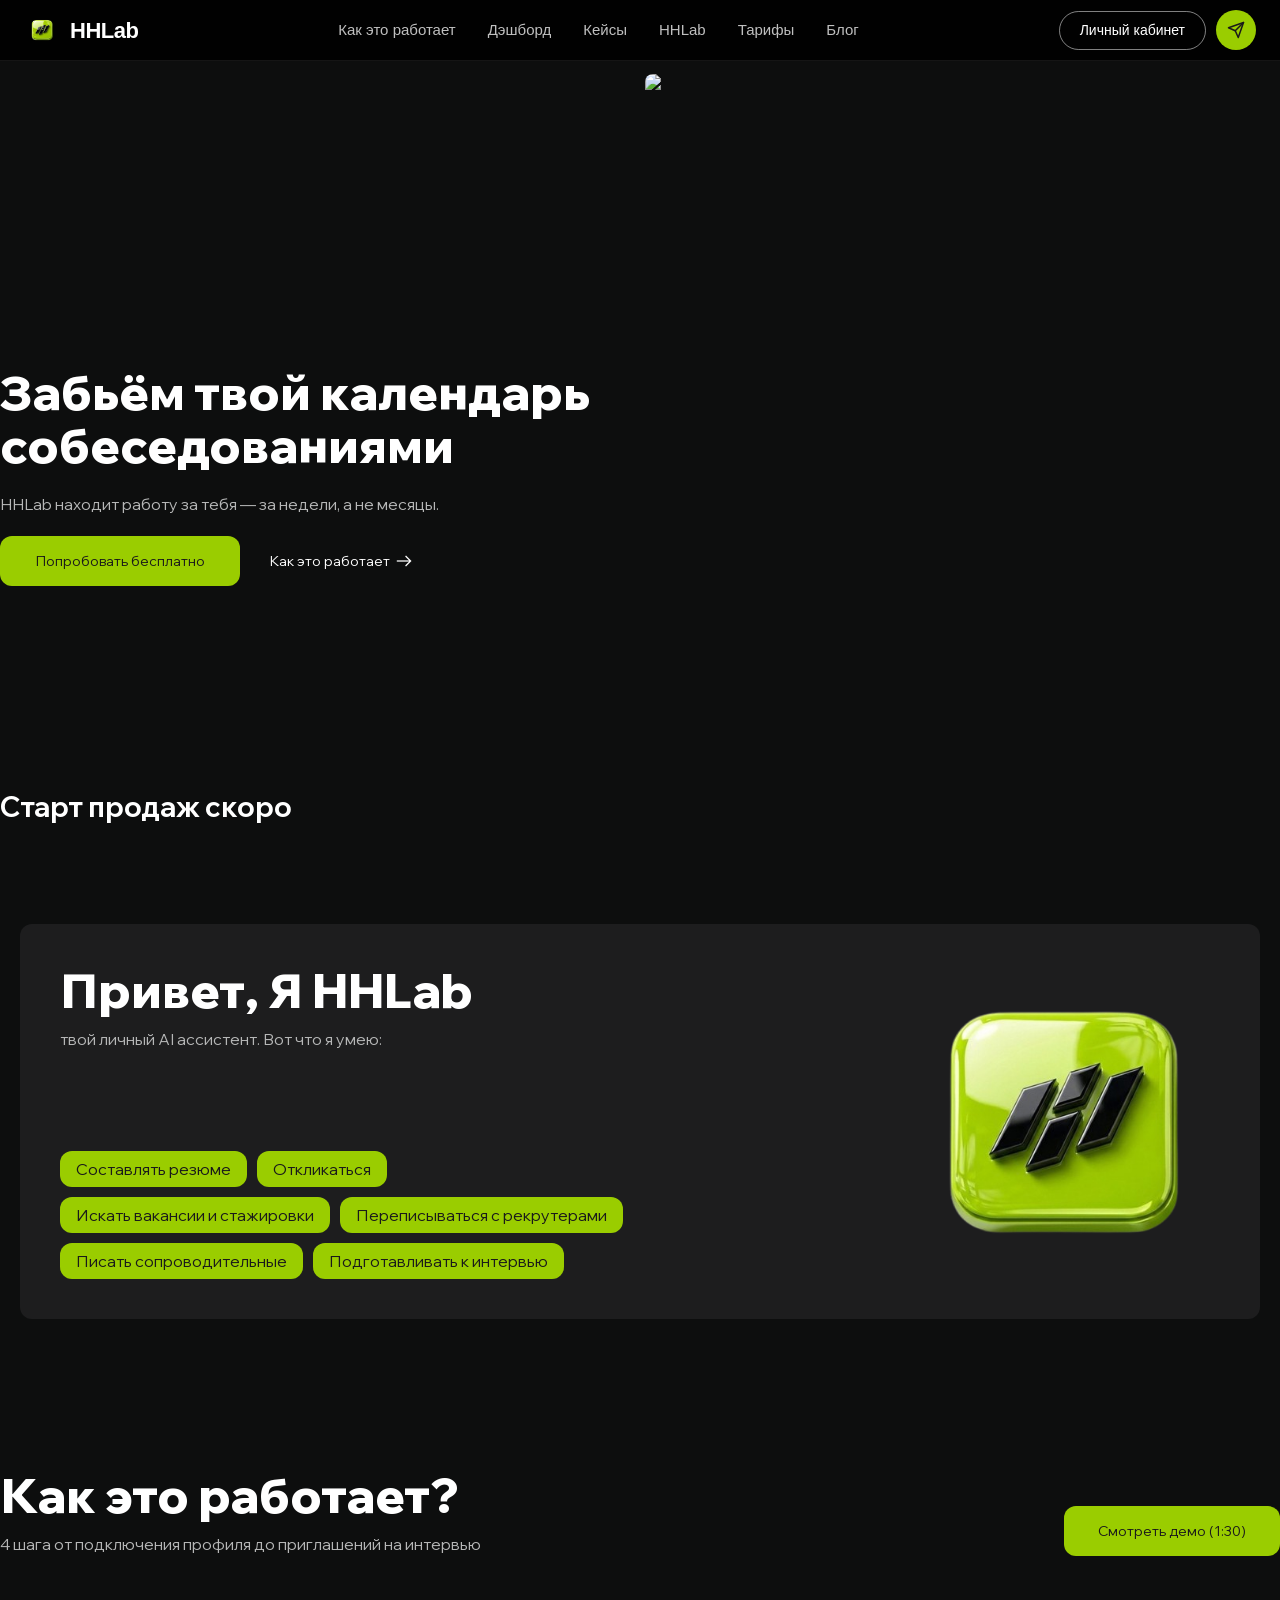
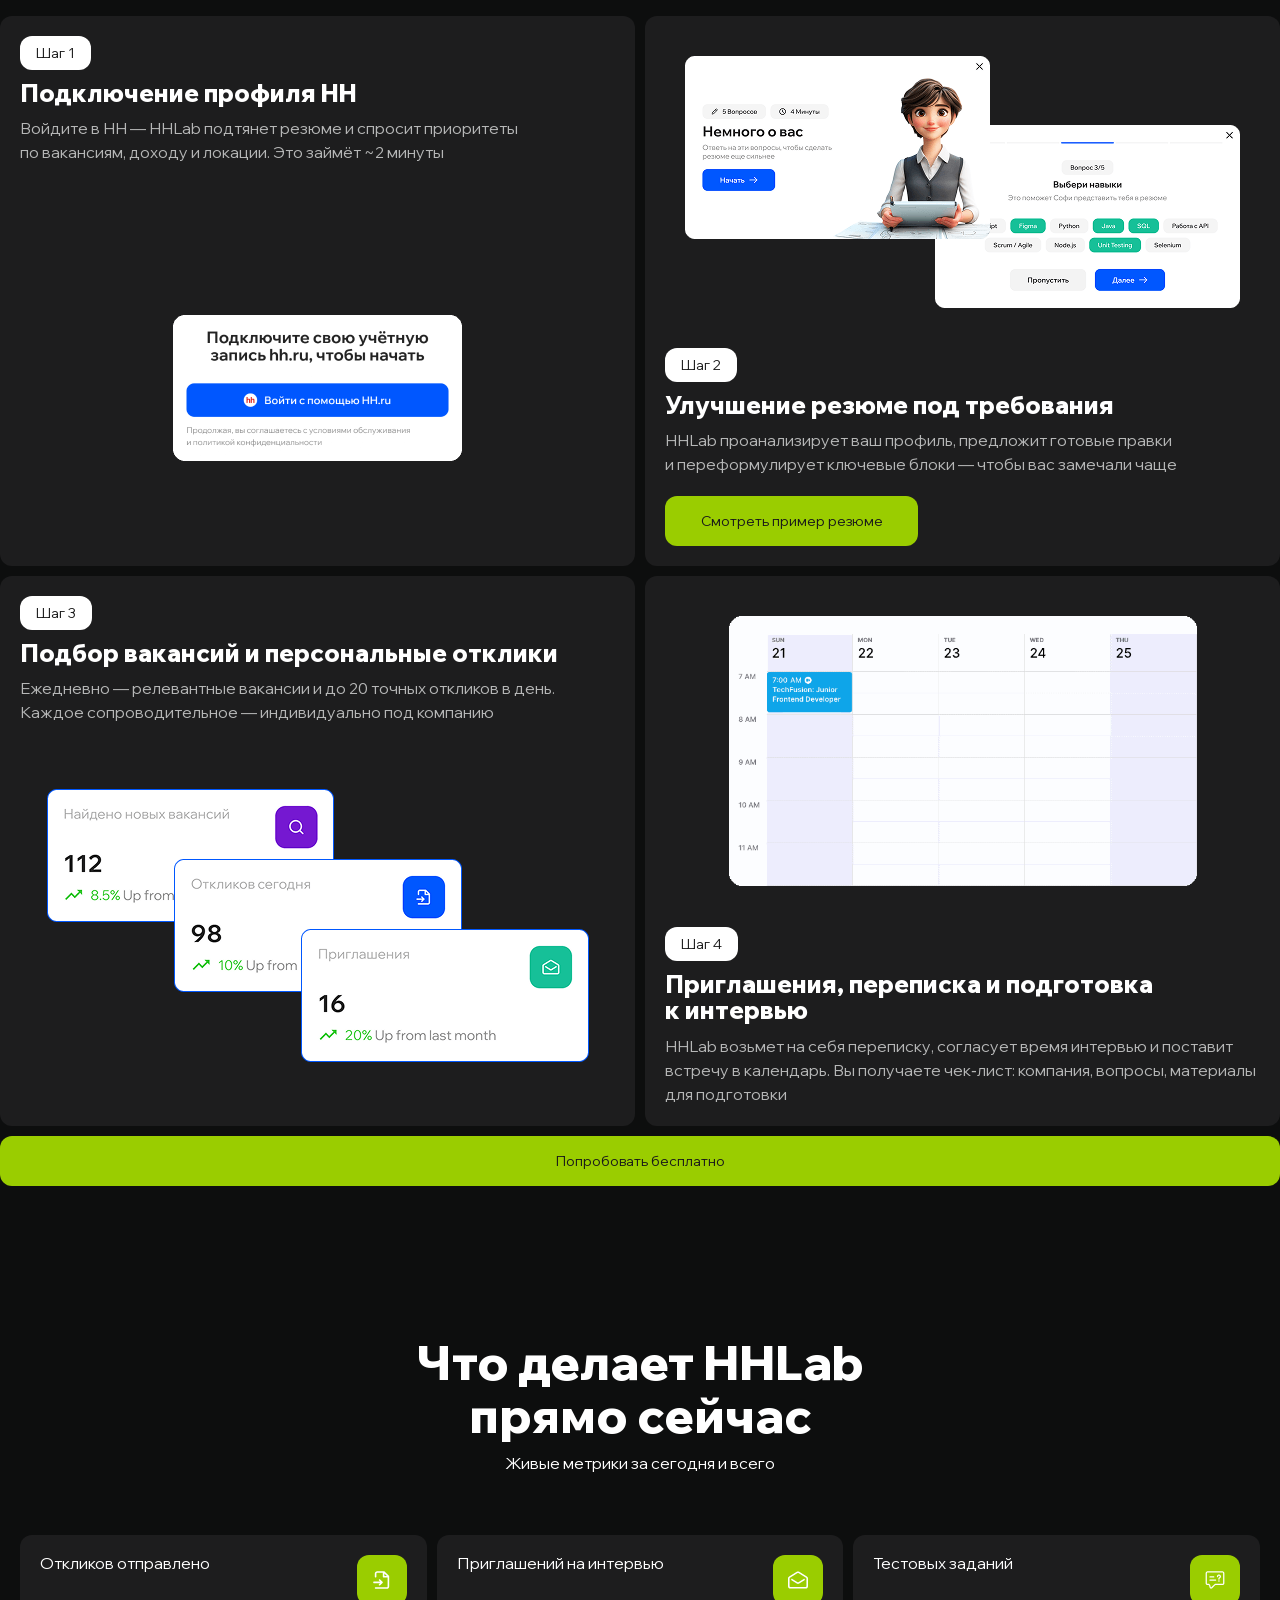
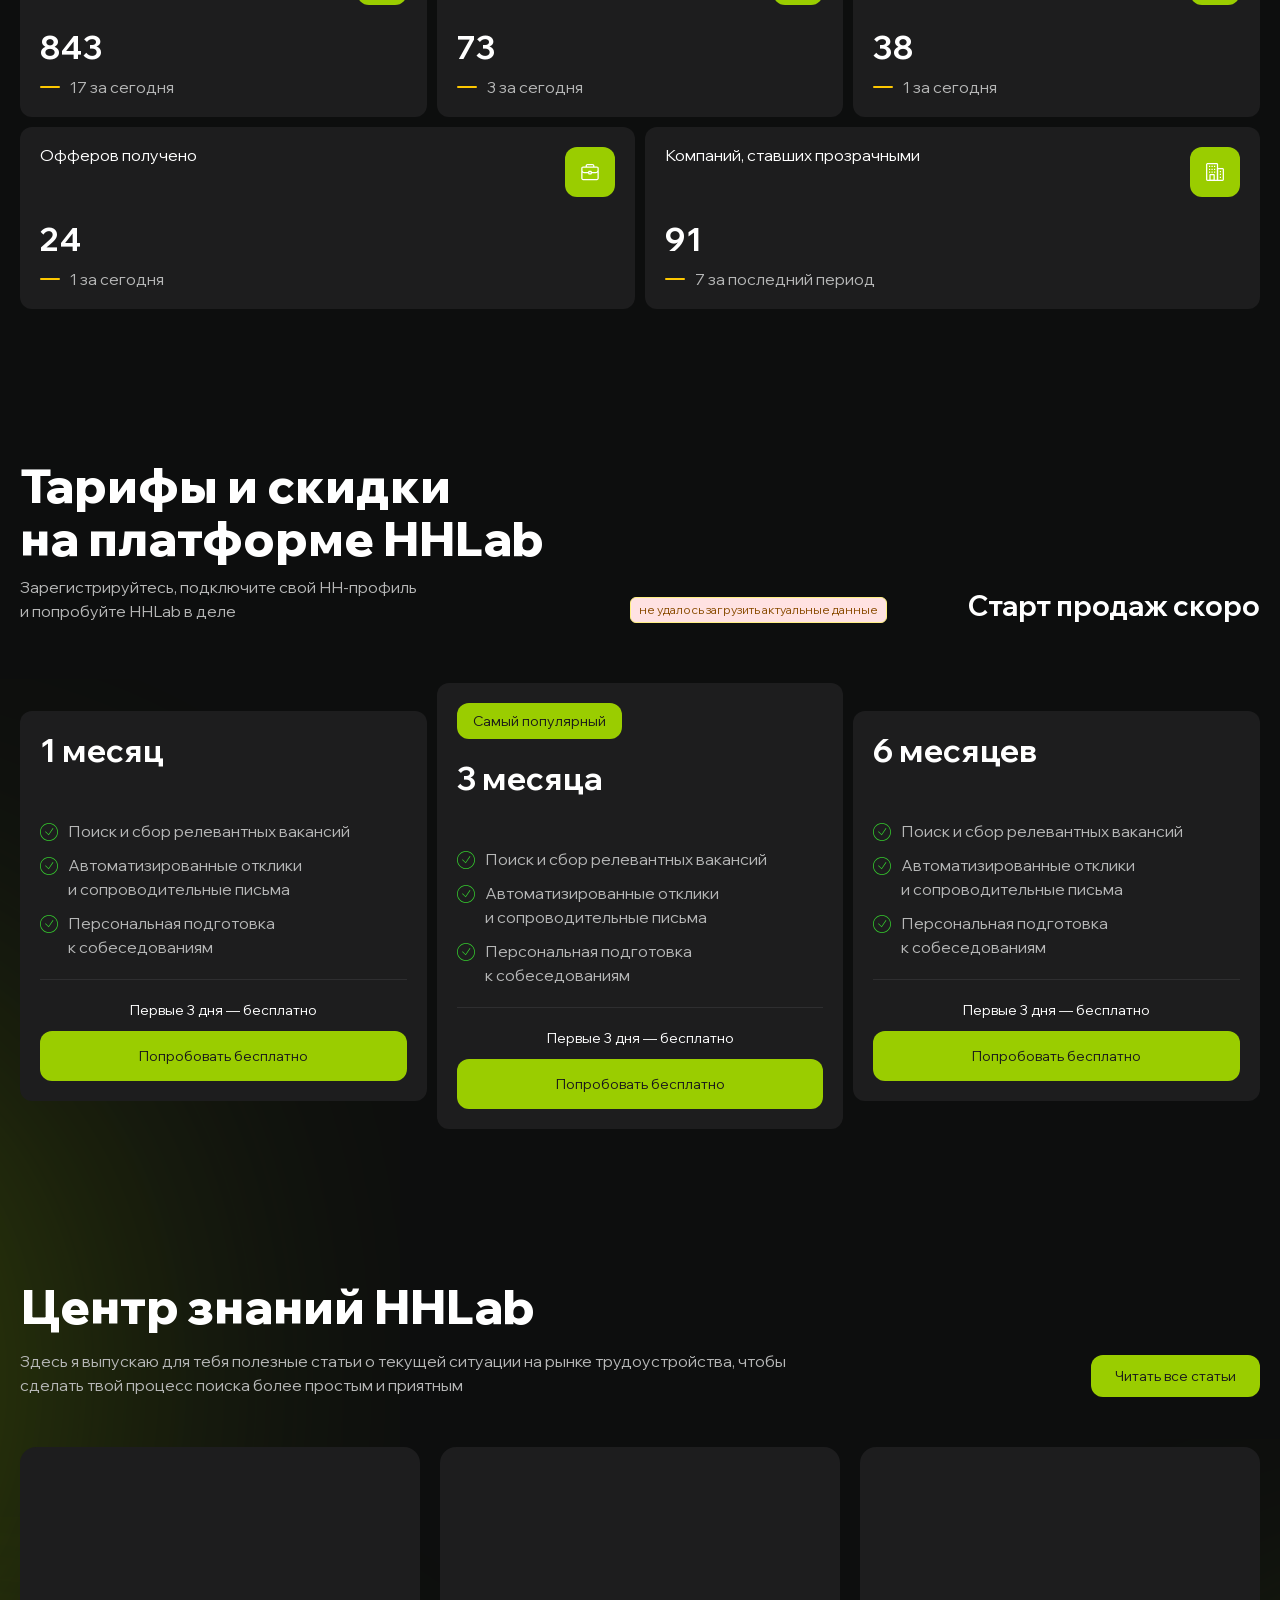
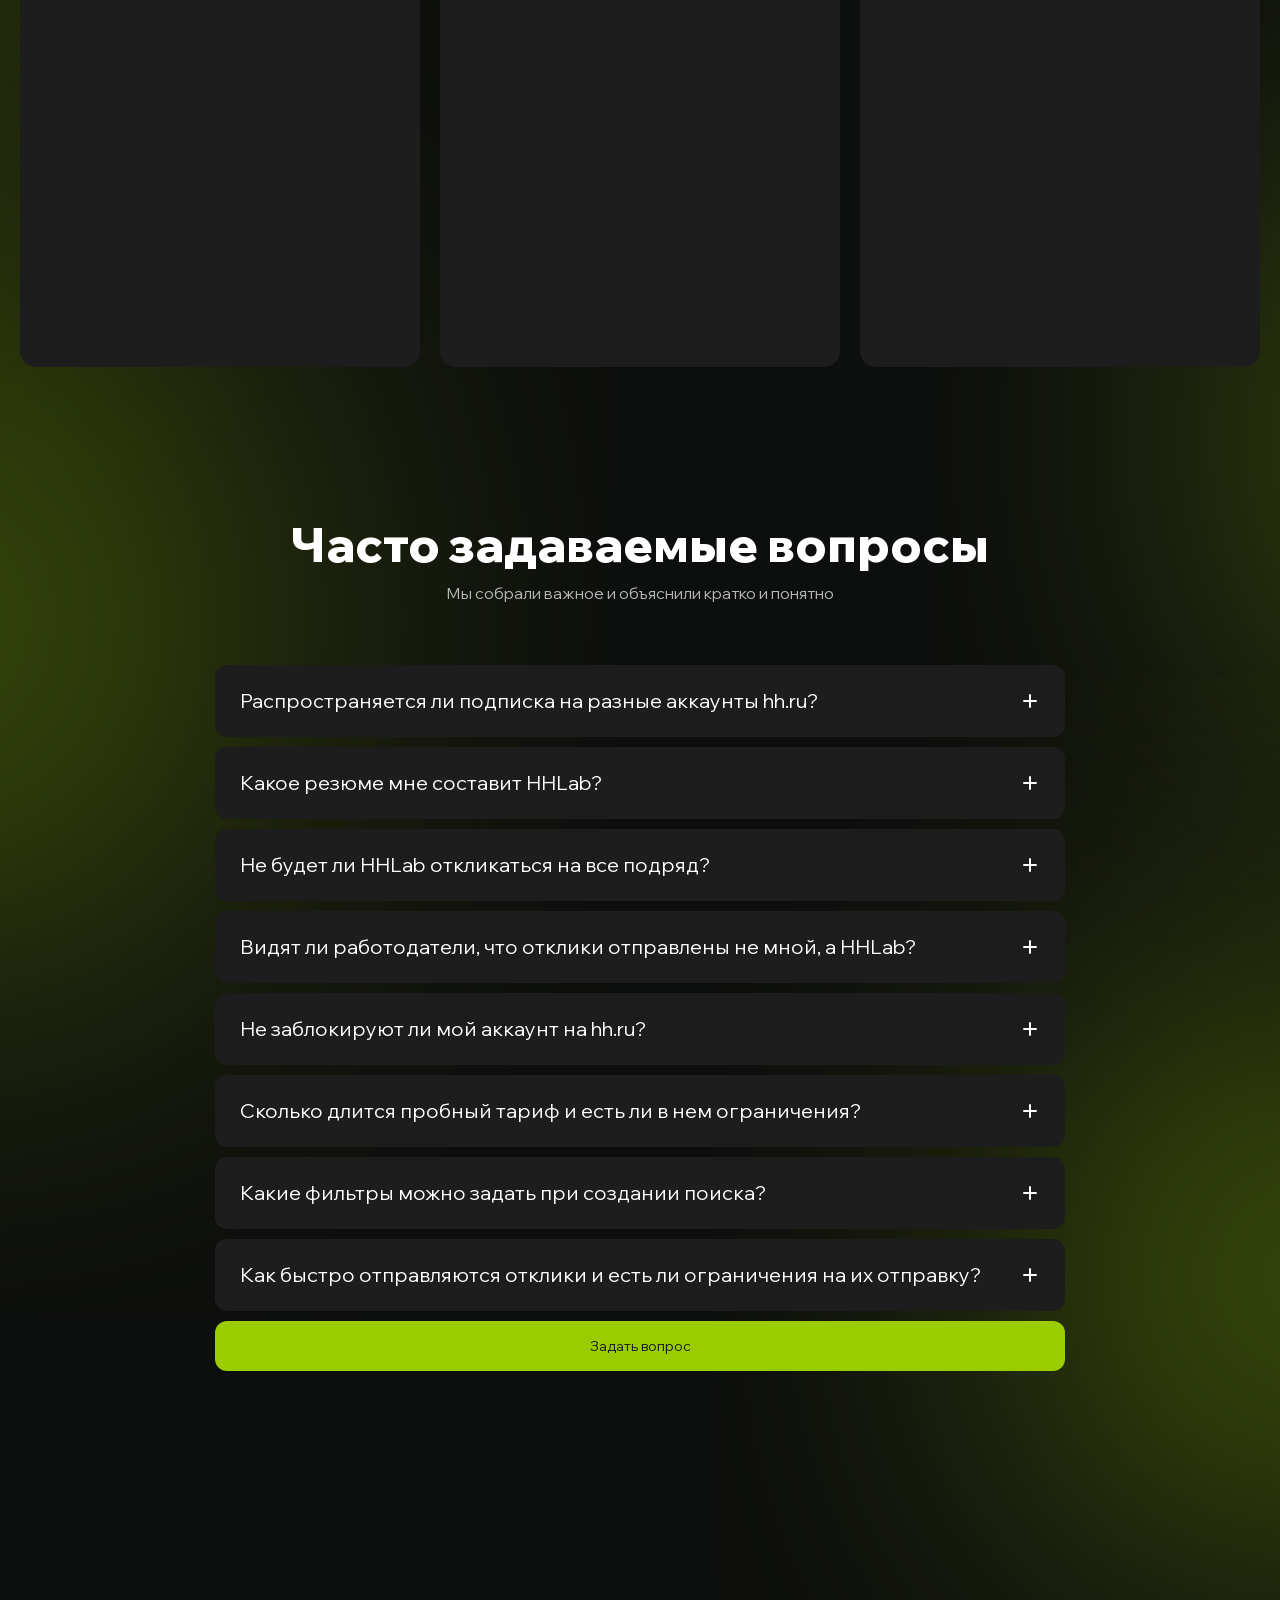
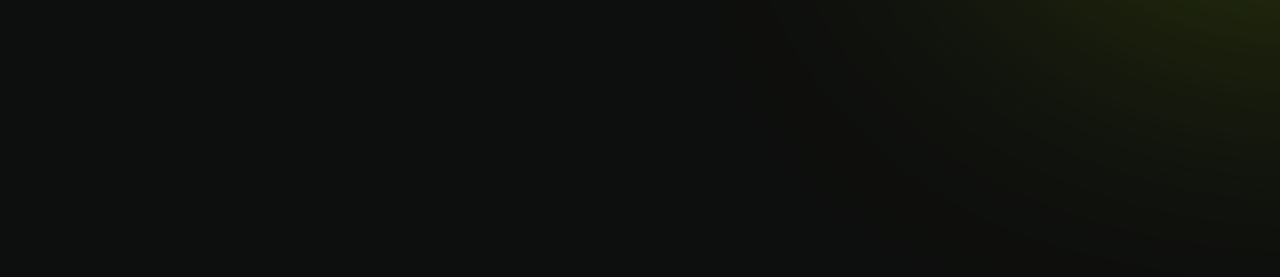
==== commit 508d07df: "Fix hero GIF display on mobile and smaller screens - Change figure from xl:flex to lg:flex for bette" ====
--- a/index.html
+++ b/index.html
@@ -9,11 +9,12 @@
     h-[50px] w-[100%]
     cursor-pointer
     rounded-[12px]
-    text-white shadow-[0_0_0_6px_rgba(154,205,0,0)] bg-[#0057FF] hover:shadow-[0_0_0_6px_rgba(154,205,0,0.3)] group-hover:shadow-[0_0_0_6px_rgba(154,205,0,0.3)] w-[240px]" style="background-color:#9ACD00;color:#1a1a1a;">Попробовать бесплатно</a><a href="#how-it-works"><div class="flex  items-center group cursor-pointer"><span class="font-wix font-normal text-[14px] leading-[100%] text-white">Как это работает</span><img alt="Arrow" loading="lazy" width="16" height="16" decoding="async" data-nimg="1" class="ml-[6px] transition-transform duration-300 ease-out will-change-transform group-hover:translate-x-1" style="color:transparent" srcSet="_next/image%3Furl=%252Farrow.png&amp;w=16&amp;q=75amp;q_next/image%3Furl=%252Farrow.png&amp;w=32&amp;q=75mp;w=32&amp;q=75 2x" src="_next/image%3Furl=%252Farrow.png&amp;w=32&amp;q=75"/></div></a></div></header><aside aria-label="Статистика и ограниченное предложение"><div class="font-bold text-[28px] leading-[120%] align-middle tracking-[0%] whitespace-nowrap min-h-[34px] text-white undefined">Старт продаж скоро</div></aside></div><figure class="rounded-lg xl:flex xl:justify-end lg:ml-auto"><img alt="Демонстрация работы AI-ассистента HHLab: интерфейс поиска вакансий и автоматических откликов" width="635" height="750" decoding="async" data-nimg="1" class="rounded-lg w-full
+    text-white shadow-[0_0_0_6px_rgba(154,205,0,0)] bg-[#0057FF] hover:shadow-[0_0_0_6px_rgba(154,205,0,0.3)] group-hover:shadow-[0_0_0_6px_rgba(154,205,0,0.3)] w-[240px]" style="background-color:#9ACD00;color:#1a1a1a;">Попробовать бесплатно</a><a href="#how-it-works"><div class="flex  items-center group cursor-pointer"><span class="font-wix font-normal text-[14px] leading-[100%] text-white">Как это работает</span><img alt="Arrow" loading="lazy" width="16" height="16" decoding="async" data-nimg="1" class="ml-[6px] transition-transform duration-300 ease-out will-change-transform group-hover:translate-x-1" style="color:transparent" srcSet="_next/image%3Furl=%252Farrow.png&amp;w=16&amp;q=75amp;q_next/image%3Furl=%252Farrow.png&amp;w=32&amp;q=75mp;w=32&amp;q=75 2x" src="_next/image%3Furl=%252Farrow.png&amp;w=32&amp;q=75"/></div></a></div></header><aside aria-label="Статистика и ограниченное предложение"><div class="font-bold text-[28px] leading-[120%] align-middle tracking-[0%] whitespace-nowrap min-h-[34px] text-white undefined">Старт продаж скоро</div></aside></div><figure class="rounded-lg lg:flex lg:justify-end lg:ml-auto"><img alt="Демонстрация работы AI-ассистента HHLab: интерфейс поиска вакансий и автоматических откликов" width="635" height="750" decoding="async" data-nimg="1" class="rounded-lg w-full
+      lg:max-w-[438px] lg:max-h-[650px] lg:h-[750px]
       xl:max-w-[635px] xl:max-h-[750px]
-      lg:max-w-[438px] lg:max-h-[650px]
-      lame:max-w-[475px] lame:max-h-[650px]
-      lg:h-[750px] aspect-[635/750] md:max-h-[850px] object-cover" style="color:transparent" src="changeable-animation/compressed-main-screen.gif" alt="Демонстрация работы AI-ассистента HHLab: интерфейс поиска вакансий и автоматических откликов"/></figure></div></section><section class="xl:max-w-[1280px] w-[calc(100%-40px)] h-[648px] xs:h-[703px] md:h-[382px] xl:h-[395px] bg-black-secondary rounded-[12px] md:p-[40px] p-[20px] relative mx-auto md:mb-[150px] mb-[120px] overflow-hidden" aria-labelledby="sophy-intro-heading"><div class="flex flex-col md:justify-between gap-[30px] h-full relative z-10"><header class="flex flex-col justify-start"><h2 id="sophy-intro-heading" class="font-wix font-extrabold xl:text-[48px] md:text-[36px] xs:text-[32px] text-[28px] leading-[110%] text-white mb-[10px]">Привет, Я HHLab</h2><p class="font-wix font-normal md:text-[16px] text-[14px] leading-[150%] text-txt-gray">твой личный AI ассистент. Вот что я умею:</p></header><div class="max-w-[595px] flex flex-wrap gap-[10px]"><p class="md:h-[36px] h-[34px] bg-brand-blue rounded-[12px] px-[16px] py-[8px] flex items-center justify-center whitespace-nowrap text-[14px] md:text-[16px]" style="color:#1a1a1a;">Составлять резюме</p><p class="md:h-[36px] h-[34px] bg-brand-blue rounded-[12px] px-[16px] py-[8px] flex items-center justify-center whitespace-nowrap text-[14px] md:text-[16px]" style="color:#1a1a1a;">Откликаться</p><p class="md:h-[36px] h-[34px] bg-brand-blue rounded-[12px] px-[16px] py-[8px] flex items-center justify-center whitespace-nowrap text-[14px] md:text-[16px]" style="color:#1a1a1a;">Искать вакансии и стажировки</p><p class="md:h-[36px] h-[34px] bg-brand-blue rounded-[12px] px-[16px] py-[8px] flex items-center justify-center whitespace-nowrap text-[14px] md:text-[16px]" style="color:#1a1a1a;">Переписываться с рекрутерами</p><p class="md:h-[36px] h-[34px] bg-brand-blue rounded-[12px] px-[16px] py-[8px] flex items-center justify-center whitespace-nowrap text-[14px] md:text-[16px]" style="color:#1a1a1a;">Писать сопроводительные</p><p class="md:h-[36px] h-[34px] bg-brand-blue rounded-[12px] px-[16px] py-[8px] flex items-center justify-center whitespace-nowrap text-[14px] md:text-[16px]" style="color:#1a1a1a;">Подготавливать к интервью</p></div></div><figure class="absolute bottom-0 right-0 z-0 hidden md:flex md:items-end md:justify-end" style="height:100%;max-width:45%;pointer-events:none;"><img alt="AI-ассистент HHLab" src="Gemini_Generated_Image_4gmllm4gmllm4gml(1)-Photoroom.png" style="height:100%;width:auto;object-fit:contain;object-position:bottom right;display:block;max-height:100%;"/></figure></section><section id="how-it-works" class="xl:max-w-[1280px] max-w-[calc(100%-40px)] mx-auto lg:mb-[150px] mb-[120px] relative" aria-labelledby="how-it-works-heading"><header class="text-left md:mb-[60px] mb-[50px] flex justify-between items-end flex-wrap gap-y-[20px]"><div><h2 id="how-it-works-heading" class="font-wix font-extrabold xl:text-[48px] md:text-[36px] xs:text-[32px] text-[28px] leading-[110%] text-white mb-[10px]">Как это работает?</h2><p class="font-wix font-normal md:text-[16px] text-[14px] leading-[150%] text-txt-gray">4 шага от подключения профиля до приглашений на интервью</p></div><a class="inline-flex items-center justify-center
+      md:max-h-[550px]
+      sm:max-h-[450px]
+      aspect-[635/750] object-cover" style="color:transparent" src="changeable-animation/compressed-main-screen.gif" alt="Демонстрация работы AI-ассистента HHLab: интерфейс поиска вакансий и автоматических откликов"/></figure></div></section><section class="xl:max-w-[1280px] w-[calc(100%-40px)] h-[648px] xs:h-[703px] md:h-[382px] xl:h-[395px] bg-black-secondary rounded-[12px] md:p-[40px] p-[20px] relative mx-auto md:mb-[150px] mb-[120px] overflow-hidden" aria-labelledby="sophy-intro-heading"><div class="flex flex-col md:justify-between gap-[30px] h-full relative z-10"><header class="flex flex-col justify-start"><h2 id="sophy-intro-heading" class="font-wix font-extrabold xl:text-[48px] md:text-[36px] xs:text-[32px] text-[28px] leading-[110%] text-white mb-[10px]">Привет, Я HHLab</h2><p class="font-wix font-normal md:text-[16px] text-[14px] leading-[150%] text-txt-gray">твой личный AI ассистент. Вот что я умею:</p></header><div class="max-w-[595px] flex flex-wrap gap-[10px]"><p class="md:h-[36px] h-[34px] bg-brand-blue rounded-[12px] px-[16px] py-[8px] flex items-center justify-center whitespace-nowrap text-[14px] md:text-[16px]" style="color:#1a1a1a;">Составлять резюме</p><p class="md:h-[36px] h-[34px] bg-brand-blue rounded-[12px] px-[16px] py-[8px] flex items-center justify-center whitespace-nowrap text-[14px] md:text-[16px]" style="color:#1a1a1a;">Откликаться</p><p class="md:h-[36px] h-[34px] bg-brand-blue rounded-[12px] px-[16px] py-[8px] flex items-center justify-center whitespace-nowrap text-[14px] md:text-[16px]" style="color:#1a1a1a;">Искать вакансии и стажировки</p><p class="md:h-[36px] h-[34px] bg-brand-blue rounded-[12px] px-[16px] py-[8px] flex items-center justify-center whitespace-nowrap text-[14px] md:text-[16px]" style="color:#1a1a1a;">Переписываться с рекрутерами</p><p class="md:h-[36px] h-[34px] bg-brand-blue rounded-[12px] px-[16px] py-[8px] flex items-center justify-center whitespace-nowrap text-[14px] md:text-[16px]" style="color:#1a1a1a;">Писать сопроводительные</p><p class="md:h-[36px] h-[34px] bg-brand-blue rounded-[12px] px-[16px] py-[8px] flex items-center justify-center whitespace-nowrap text-[14px] md:text-[16px]" style="color:#1a1a1a;">Подготавливать к интервью</p></div></div><figure class="absolute bottom-0 right-0 z-0 hidden md:flex md:items-end md:justify-end" style="height:100%;max-width:45%;pointer-events:none;"><img alt="AI-ассистент HHLab" src="photo_2026-03-23_10.43.53-removebg-preview.png" style="height:100%;width:auto;object-fit:contain;object-position:bottom right;display:block;max-height:100%;"/></figure></section><section id="how-it-works" class="xl:max-w-[1280px] max-w-[calc(100%-40px)] mx-auto lg:mb-[150px] mb-[120px] relative" aria-labelledby="how-it-works-heading"><header class="text-left md:mb-[60px] mb-[50px] flex justify-between items-end flex-wrap gap-y-[20px]"><div><h2 id="how-it-works-heading" class="font-wix font-extrabold xl:text-[48px] md:text-[36px] xs:text-[32px] text-[28px] leading-[110%] text-white mb-[10px]">Как это работает?</h2><p class="font-wix font-normal md:text-[16px] text-[14px] leading-[150%] text-txt-gray">4 шага от подключения профиля до приглашений на интервью</p></div><a class="inline-flex items-center justify-center
     font-wix font-normal text-sm
     transition-all duration-500
     h-[50px] w-[100%]
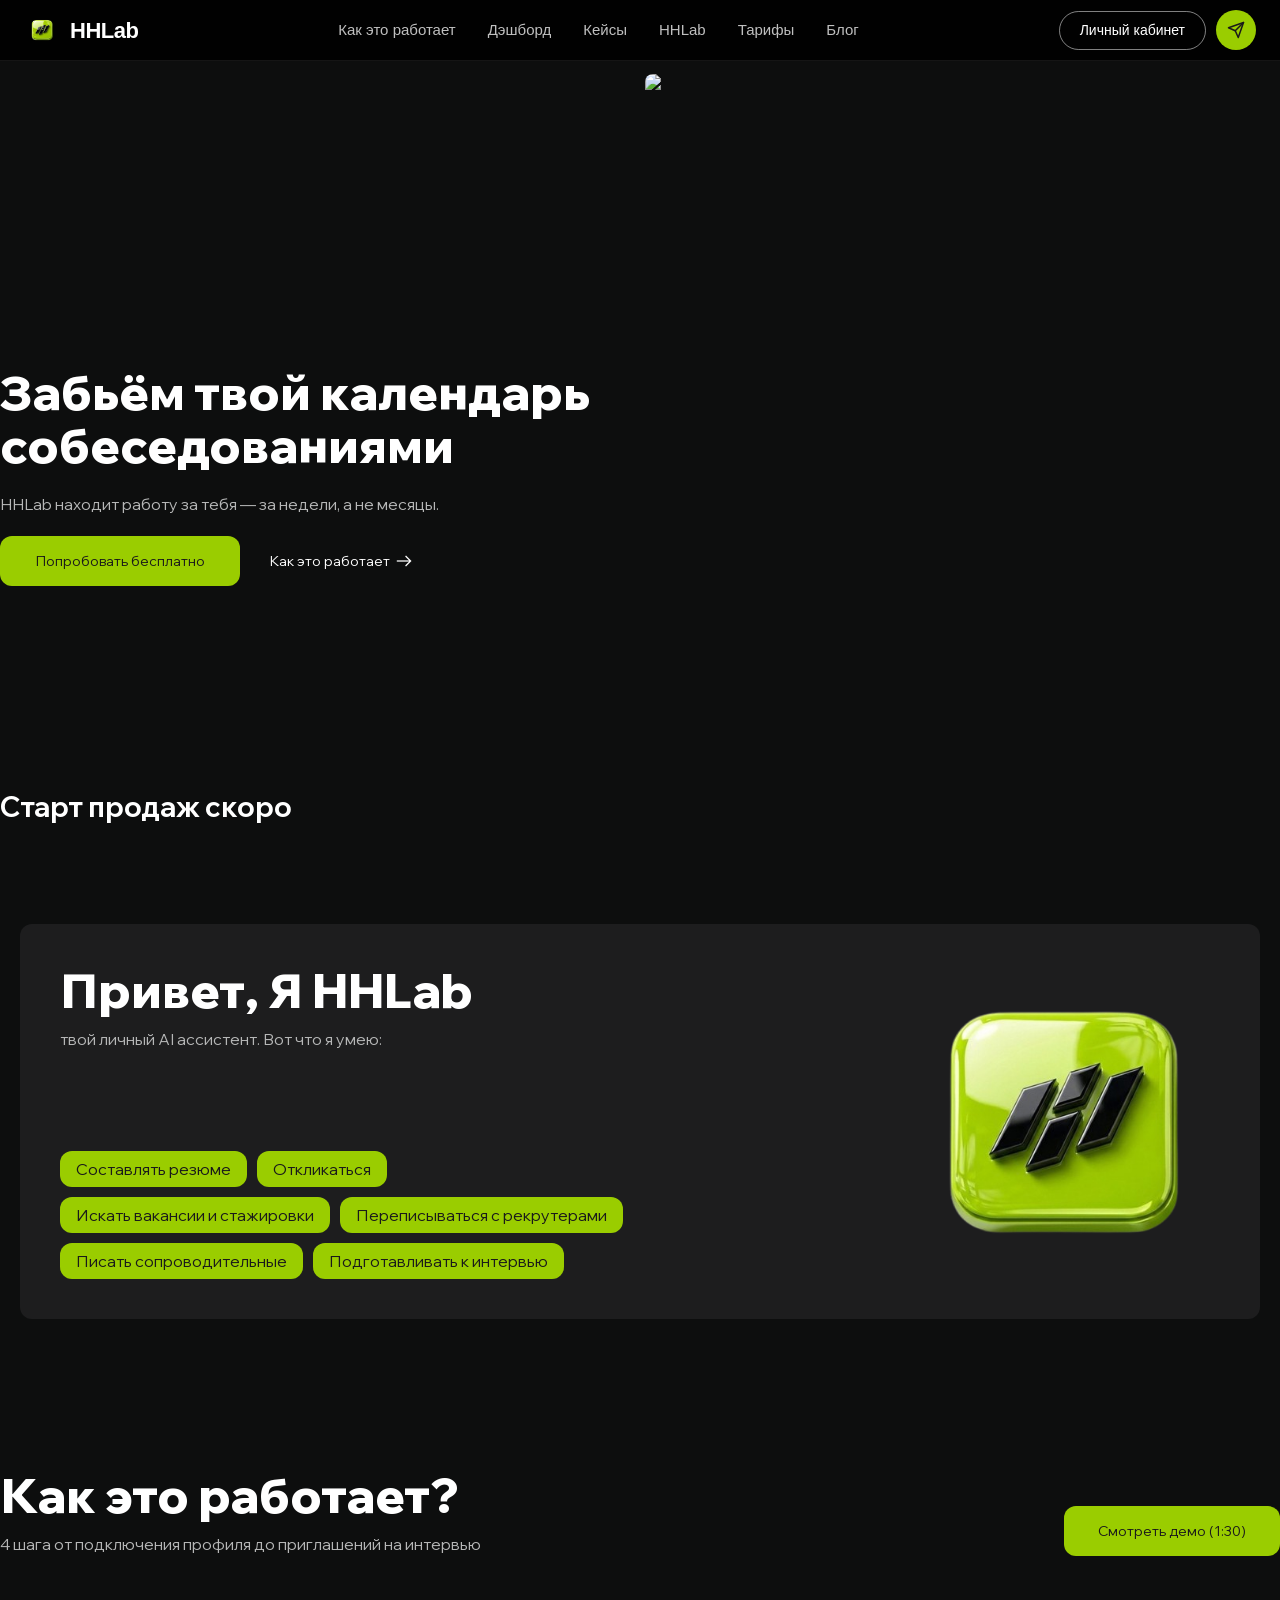
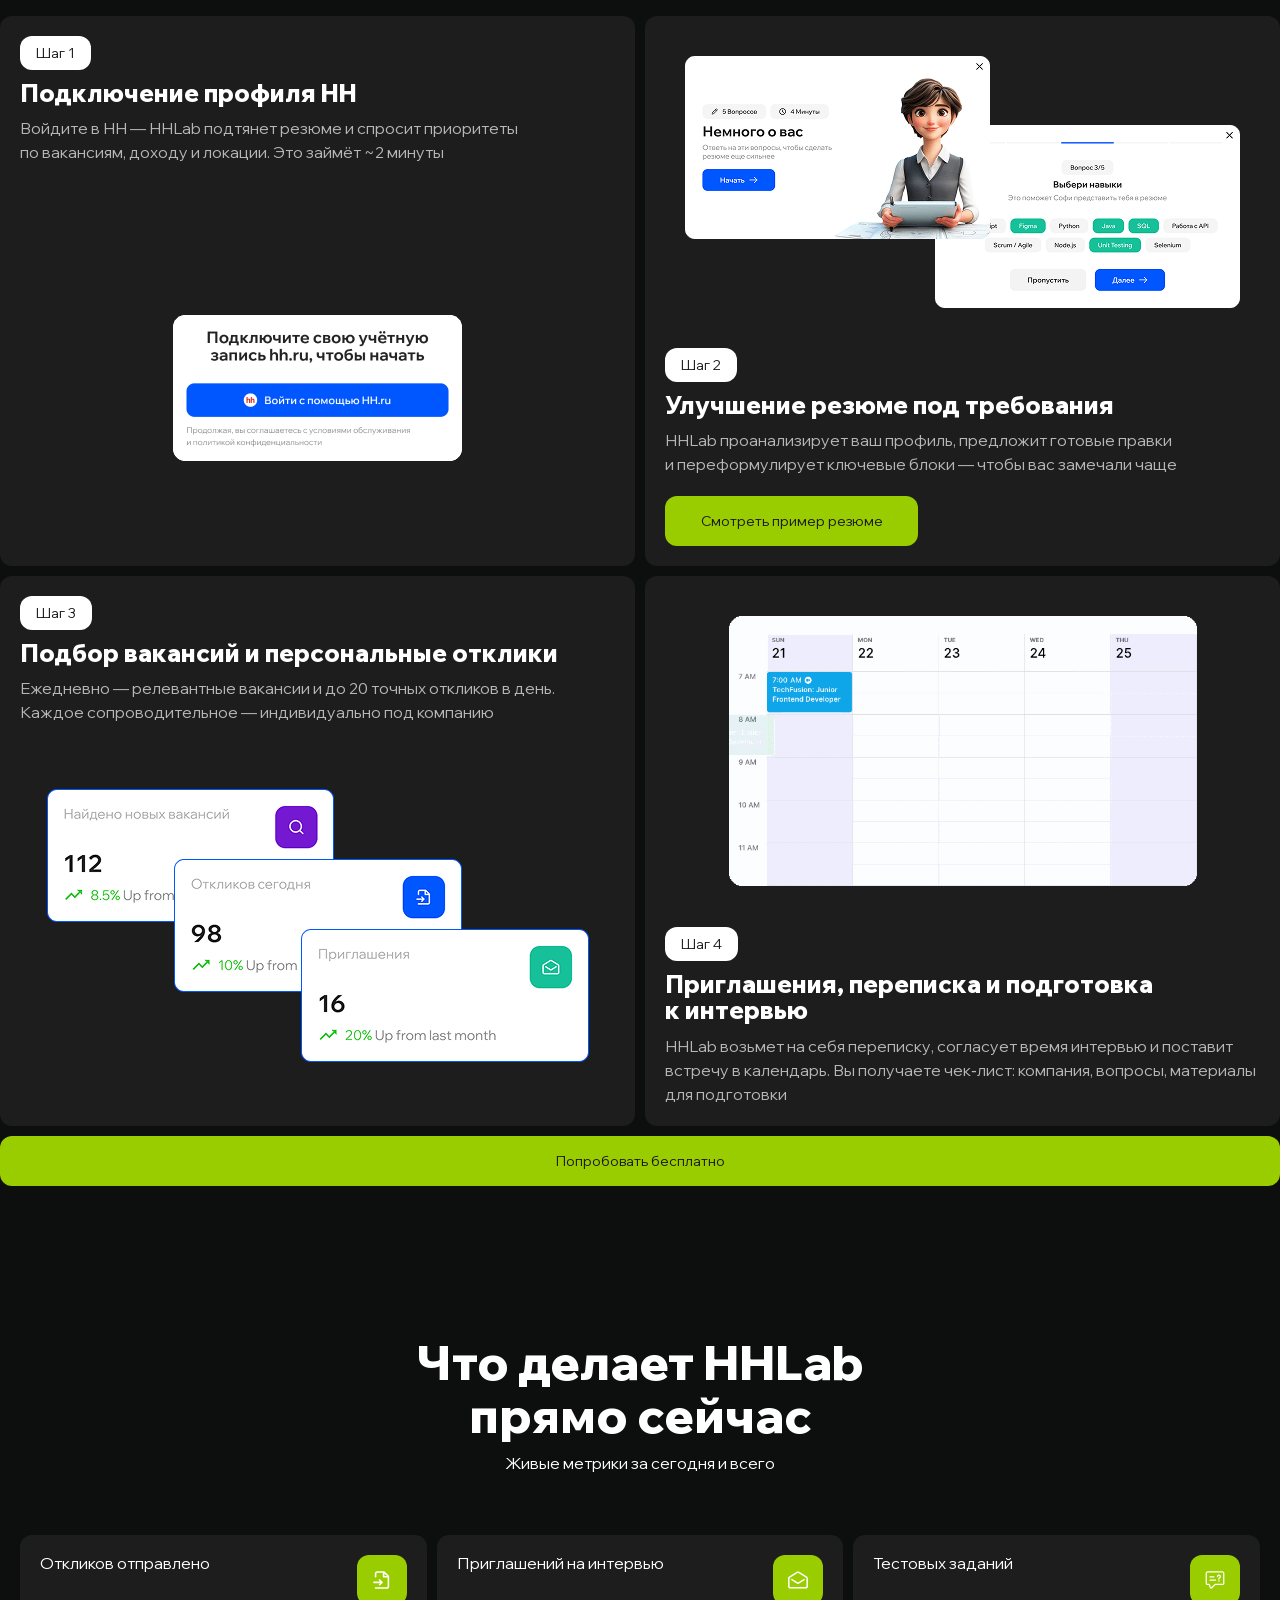
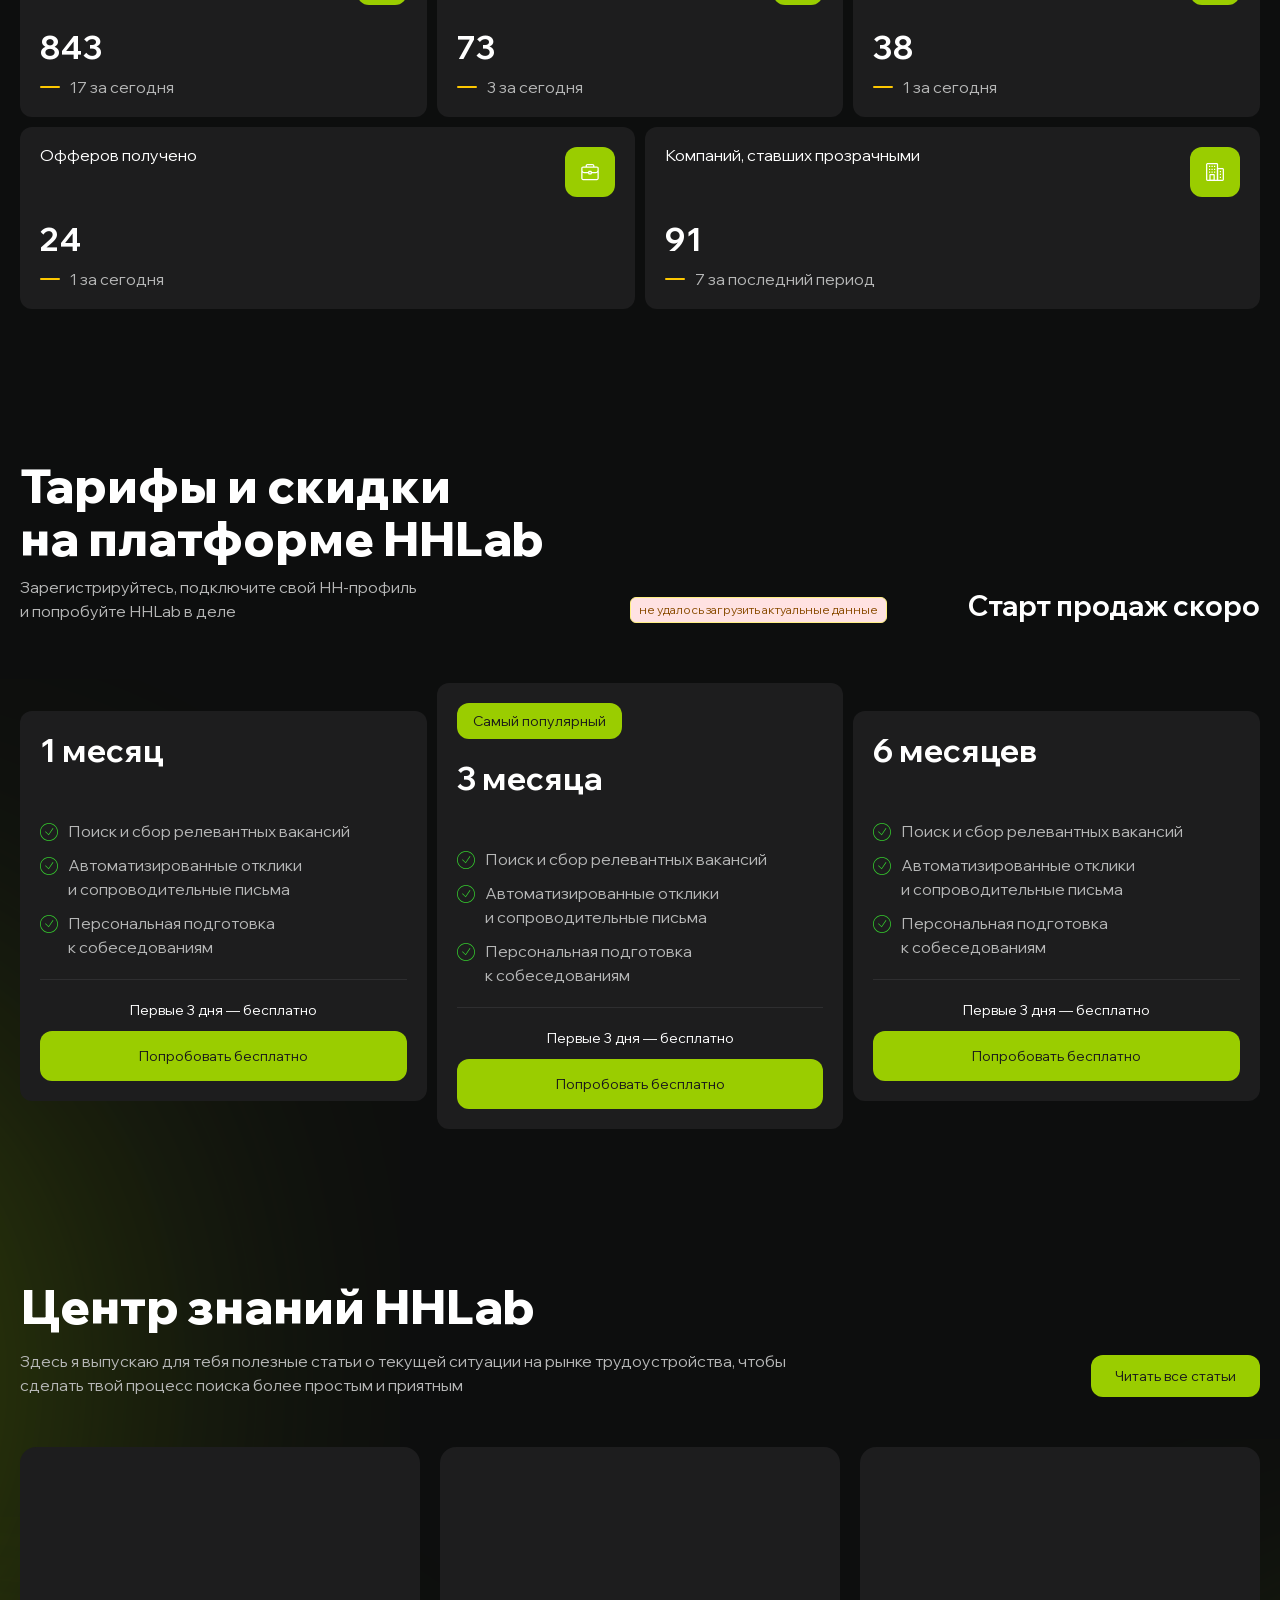
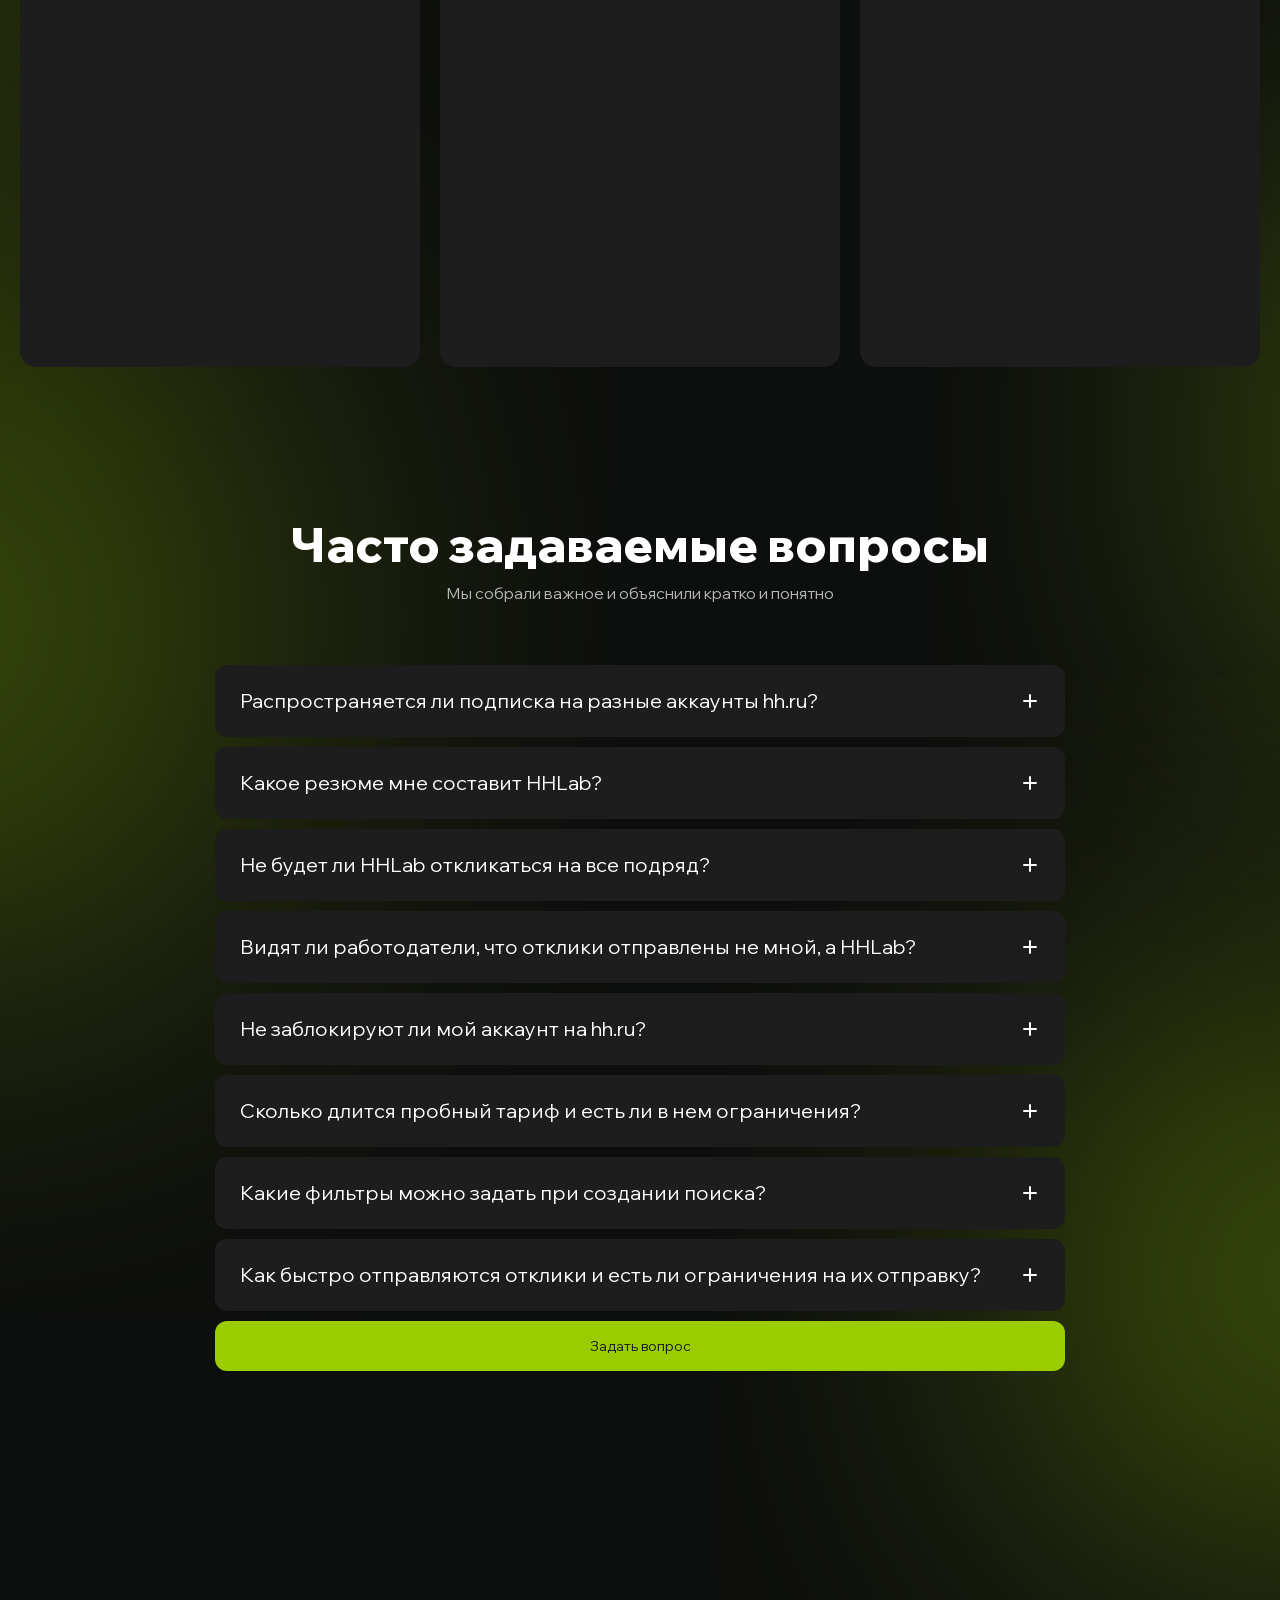
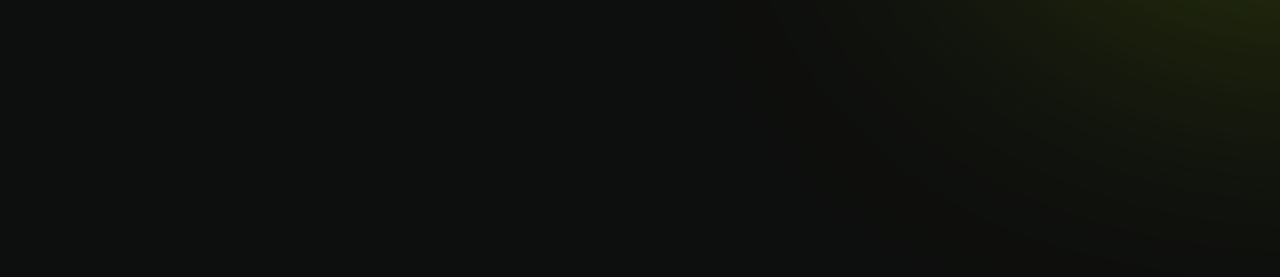
==== commit 8fec91be: "Change hero GIF from compressed-main-screen.gif to main-gif.gif https://claude.ai/code/session_01CLa" ====
--- a/index.html
+++ b/index.html
@@ -1,4 +1,4 @@
-<!DOCTYPE html><!--quwFwRStSG4P5r2iXQoZO--><html lang="ru"><head><meta charSet="utf-8"/><meta name="viewport" content="width=device-width, initial-scale=1.0, maximum-scale=1.0, user-scalable=no"/><meta name="viewport" content="width=device-width, initial-scale=1"/><link rel="preload" href="_next/static/media/07a25e30db343ec8-s.p.woff2" as="font" crossorigin="" type="font/woff2"/><link rel="preload" href="_next/static/media/70355d4fbd533ab2-s.p.woff2" as="font" crossorigin="" type="font/woff2"/><link rel="preload" as="image" imageSrcSet="/landing/_next/image?url=%2Fsofi-static-image.png&amp;w=640&amp;q=100 1x, /landing/_next/image?url=%2Fsofi-static-image.png&amp;w=1920&amp;q=100 2x"/><link rel="preload" as="image" href="changeable-animation/compressed-main-screen.gif"/><link rel="stylesheet" href="_next/static/css/bd3941d4b3593395.css" data-precedence="next"/><link rel="stylesheet" href="_next/static/css/c76ef4af6734d4aa.css" data-precedence="next"/><meta name="robots" content="index, follow, max-snippet:-1, max-image-preview:large, max-video-preview:-1"/><meta name="googlebot" content="index, follow, max-snippet:-1, max-image-preview:large, max-video-preview:-1"/><meta name="bingbot" content="index, follow, max-snippet:-1, max-image-preview:large, max-video-preview:-1"/><meta name="yandex" content="index, follow"/><meta name="geo.region" content="RU"/><meta name="geo.placename" content="Russia"/><meta name="geo.position" content="55.7558;37.6176"/><meta name="ICBM" content="55.7558, 37.6176"/><meta name="keywords" content="автоотклики, автоотклики hh, сервис автоматизации поиска работы, автоотклики на вакансии, автоматизация поиска работы, поиск работы IT, AI ассистент, hh.ru автоотклики, автоматические отклики, поиск работы программист, трудоустройство IT, карьера в IT, собеседования разработчик, junior вакансии"/><meta http-equiv="content-language" content="ru"/><meta name="language" content="Russian"/><meta property="og:locale" content="ru_RU"/><meta property="og:type" content="website"/><meta property="og:site_name" content="HHLab - Автоотклики на вакансии"/><meta name="HandheldFriendly" content="true"/><meta name="MobileOptimized" content="320"/><meta http-equiv="X-UA-Compatible" content="IE=edge"/><meta name="format-detection" content="telephone=no"/><meta name="revisit-after" content="1 days"/><meta name="distribution" content="global"/><meta name="rating" content="general"/><meta name="target" content="all"/><link rel="icon" type="image/x-icon" href="../favicon.ico.html"/><link rel="shortcut icon" href="../favicon.ico.html"/><meta name="next-size-adjust" content=""/><title>HHLab - сервис автоматизации поиска работы: автоотклики на hh, составление резюме</title><meta name="description" content="Автоотклики на вакансии - сервис автоматизации поиска работы. AI-ассистент HHLab найдёт вакансии, напишет письма и подготовит к собеседованиям в топовые компании"/><meta name="author" content="ООО HHLab и партнеры"/><meta name="keywords" content="автоотклики,автоотклики hh,сервис автоматизации поиска работы,автоотклики на вакансии,автоматизация поиска работы,поиск работы IT,AI ассистент карьера,собеседования разработчик,junior вакансии,трудоустройство программист,карьера в IT,поиск работы Москва,hh.ru автоотклики,автоматические отклики"/><meta name="creator" content="ООО HHLab и партнеры"/><meta name="publisher" content="ООО HHLab и партнеры"/><meta name="robots" content="index, follow"/><meta name="googlebot" content="index, follow, max-video-preview:-1, max-image-preview:large, max-snippet:-1"/><meta name="category" content="technology"/><meta name="classification" content="AI Assistant for Job Search"/><meta name="theme-color" content="#000000"/><meta name="format-detection" content="telephone=no"/><meta name="application-name" content="HHLab - Автоотклики на вакансии"/><link rel="canonical" href="https://t.me/hh_responses_tracker_bot"/><meta property="og:title" content="HHLab - сервис автоматизации поиска работы: автоотклики на hh, составление резюме"/><meta property="og:description" content="Автоотклики на вакансии - сервис автоматизации поиска работы. AI-ассистент HHLab найдёт вакансии, напишет письма и подготовит к собеседованиям в топовые компании"/><meta property="og:image" content="https://sofi-assistant.com/main-screen.gif"/><meta property="og:image:width" content="635"/><meta property="og:image:height" content="750"/><meta property="og:image:alt" content="HHLab AI Assistant Demo"/><meta name="twitter:card" content="summary_large_image"/><meta name="twitter:title" content="Автоотклики на вакансии - HHLab AI-ассистент для поиска работы в IT"/><meta name="twitter:description" content="Автоотклики на вакансии - сервис автоматизации поиска работы. AI-ассистент HHLab найдёт вакансии, напишет письма и подготовит к собеседованиям в топовые компании"/><meta name="twitter:image" content="https://sofi-assistant.com/sophy-in-circle.png"/><link rel="icon" href="../favicon.ico.html" type="image/x-icon" sizes="16x16"/></head><body style="padding-top:64px;" class="__variable_ff8f72 antialiased flex flex-col min-h-screen"><style>
+<!DOCTYPE html><!--quwFwRStSG4P5r2iXQoZO--><html lang="ru"><head><meta charSet="utf-8"/><meta name="viewport" content="width=device-width, initial-scale=1.0, maximum-scale=1.0, user-scalable=no"/><meta name="viewport" content="width=device-width, initial-scale=1"/><link rel="preload" href="_next/static/media/07a25e30db343ec8-s.p.woff2" as="font" crossorigin="" type="font/woff2"/><link rel="preload" href="_next/static/media/70355d4fbd533ab2-s.p.woff2" as="font" crossorigin="" type="font/woff2"/><link rel="preload" as="image" imageSrcSet="/landing/_next/image?url=%2Fsofi-static-image.png&amp;w=640&amp;q=100 1x, /landing/_next/image?url=%2Fsofi-static-image.png&amp;w=1920&amp;q=100 2x"/><link rel="preload" as="image" href="main-gif.gif"/><link rel="stylesheet" href="_next/static/css/bd3941d4b3593395.css" data-precedence="next"/><link rel="stylesheet" href="_next/static/css/c76ef4af6734d4aa.css" data-precedence="next"/><meta name="robots" content="index, follow, max-snippet:-1, max-image-preview:large, max-video-preview:-1"/><meta name="googlebot" content="index, follow, max-snippet:-1, max-image-preview:large, max-video-preview:-1"/><meta name="bingbot" content="index, follow, max-snippet:-1, max-image-preview:large, max-video-preview:-1"/><meta name="yandex" content="index, follow"/><meta name="geo.region" content="RU"/><meta name="geo.placename" content="Russia"/><meta name="geo.position" content="55.7558;37.6176"/><meta name="ICBM" content="55.7558, 37.6176"/><meta name="keywords" content="автоотклики, автоотклики hh, сервис автоматизации поиска работы, автоотклики на вакансии, автоматизация поиска работы, поиск работы IT, AI ассистент, hh.ru автоотклики, автоматические отклики, поиск работы программист, трудоустройство IT, карьера в IT, собеседования разработчик, junior вакансии"/><meta http-equiv="content-language" content="ru"/><meta name="language" content="Russian"/><meta property="og:locale" content="ru_RU"/><meta property="og:type" content="website"/><meta property="og:site_name" content="HHLab - Автоотклики на вакансии"/><meta name="HandheldFriendly" content="true"/><meta name="MobileOptimized" content="320"/><meta http-equiv="X-UA-Compatible" content="IE=edge"/><meta name="format-detection" content="telephone=no"/><meta name="revisit-after" content="1 days"/><meta name="distribution" content="global"/><meta name="rating" content="general"/><meta name="target" content="all"/><link rel="icon" type="image/x-icon" href="../favicon.ico.html"/><link rel="shortcut icon" href="../favicon.ico.html"/><meta name="next-size-adjust" content=""/><title>HHLab - сервис автоматизации поиска работы: автоотклики на hh, составление резюме</title><meta name="description" content="Автоотклики на вакансии - сервис автоматизации поиска работы. AI-ассистент HHLab найдёт вакансии, напишет письма и подготовит к собеседованиям в топовые компании"/><meta name="author" content="ООО HHLab и партнеры"/><meta name="keywords" content="автоотклики,автоотклики hh,сервис автоматизации поиска работы,автоотклики на вакансии,автоматизация поиска работы,поиск работы IT,AI ассистент карьера,собеседования разработчик,junior вакансии,трудоустройство программист,карьера в IT,поиск работы Москва,hh.ru автоотклики,автоматические отклики"/><meta name="creator" content="ООО HHLab и партнеры"/><meta name="publisher" content="ООО HHLab и партнеры"/><meta name="robots" content="index, follow"/><meta name="googlebot" content="index, follow, max-video-preview:-1, max-image-preview:large, max-snippet:-1"/><meta name="category" content="technology"/><meta name="classification" content="AI Assistant for Job Search"/><meta name="theme-color" content="#000000"/><meta name="format-detection" content="telephone=no"/><meta name="application-name" content="HHLab - Автоотклики на вакансии"/><link rel="canonical" href="https://t.me/hh_responses_tracker_bot"/><meta property="og:title" content="HHLab - сервис автоматизации поиска работы: автоотклики на hh, составление резюме"/><meta property="og:description" content="Автоотклики на вакансии - сервис автоматизации поиска работы. AI-ассистент HHLab найдёт вакансии, напишет письма и подготовит к собеседованиям в топовые компании"/><meta property="og:image" content="https://sofi-assistant.com/main-screen.gif"/><meta property="og:image:width" content="635"/><meta property="og:image:height" content="750"/><meta property="og:image:alt" content="HHLab AI Assistant Demo"/><meta name="twitter:card" content="summary_large_image"/><meta name="twitter:title" content="Автоотклики на вакансии - HHLab AI-ассистент для поиска работы в IT"/><meta name="twitter:description" content="Автоотклики на вакансии - сервис автоматизации поиска работы. AI-ассистент HHLab найдёт вакансии, напишет письма и подготовит к собеседованиям в топовые компании"/><meta name="twitter:image" content="https://sofi-assistant.com/sophy-in-circle.png"/><link rel="icon" href="../favicon.ico.html" type="image/x-icon" sizes="16x16"/></head><body style="padding-top:64px;" class="__variable_ff8f72 antialiased flex flex-col min-h-screen"><style>
 @media(max-width:768px){.hhlab-nav-links{display:none!important}}
 .bg-\[\#0057FF\]{background-color:#9ACD00!important;color:#1a1a1a!important}
 .bg-brand-blue{color:#1a1a1a!important}
@@ -14,7 +14,7 @@
       xl:max-w-[635px] xl:max-h-[750px]
       md:max-h-[550px]
       sm:max-h-[450px]
-      aspect-[635/750] object-cover" style="color:transparent" src="changeable-animation/compressed-main-screen.gif" alt="Демонстрация работы AI-ассистента HHLab: интерфейс поиска вакансий и автоматических откликов"/></figure></div></section><section class="xl:max-w-[1280px] w-[calc(100%-40px)] h-[648px] xs:h-[703px] md:h-[382px] xl:h-[395px] bg-black-secondary rounded-[12px] md:p-[40px] p-[20px] relative mx-auto md:mb-[150px] mb-[120px] overflow-hidden" aria-labelledby="sophy-intro-heading"><div class="flex flex-col md:justify-between gap-[30px] h-full relative z-10"><header class="flex flex-col justify-start"><h2 id="sophy-intro-heading" class="font-wix font-extrabold xl:text-[48px] md:text-[36px] xs:text-[32px] text-[28px] leading-[110%] text-white mb-[10px]">Привет, Я HHLab</h2><p class="font-wix font-normal md:text-[16px] text-[14px] leading-[150%] text-txt-gray">твой личный AI ассистент. Вот что я умею:</p></header><div class="max-w-[595px] flex flex-wrap gap-[10px]"><p class="md:h-[36px] h-[34px] bg-brand-blue rounded-[12px] px-[16px] py-[8px] flex items-center justify-center whitespace-nowrap text-[14px] md:text-[16px]" style="color:#1a1a1a;">Составлять резюме</p><p class="md:h-[36px] h-[34px] bg-brand-blue rounded-[12px] px-[16px] py-[8px] flex items-center justify-center whitespace-nowrap text-[14px] md:text-[16px]" style="color:#1a1a1a;">Откликаться</p><p class="md:h-[36px] h-[34px] bg-brand-blue rounded-[12px] px-[16px] py-[8px] flex items-center justify-center whitespace-nowrap text-[14px] md:text-[16px]" style="color:#1a1a1a;">Искать вакансии и стажировки</p><p class="md:h-[36px] h-[34px] bg-brand-blue rounded-[12px] px-[16px] py-[8px] flex items-center justify-center whitespace-nowrap text-[14px] md:text-[16px]" style="color:#1a1a1a;">Переписываться с рекрутерами</p><p class="md:h-[36px] h-[34px] bg-brand-blue rounded-[12px] px-[16px] py-[8px] flex items-center justify-center whitespace-nowrap text-[14px] md:text-[16px]" style="color:#1a1a1a;">Писать сопроводительные</p><p class="md:h-[36px] h-[34px] bg-brand-blue rounded-[12px] px-[16px] py-[8px] flex items-center justify-center whitespace-nowrap text-[14px] md:text-[16px]" style="color:#1a1a1a;">Подготавливать к интервью</p></div></div><figure class="absolute bottom-0 right-0 z-0 hidden md:flex md:items-end md:justify-end" style="height:100%;max-width:45%;pointer-events:none;"><img alt="AI-ассистент HHLab" src="photo_2026-03-23_10.43.53-removebg-preview.png" style="height:100%;width:auto;object-fit:contain;object-position:bottom right;display:block;max-height:100%;"/></figure></section><section id="how-it-works" class="xl:max-w-[1280px] max-w-[calc(100%-40px)] mx-auto lg:mb-[150px] mb-[120px] relative" aria-labelledby="how-it-works-heading"><header class="text-left md:mb-[60px] mb-[50px] flex justify-between items-end flex-wrap gap-y-[20px]"><div><h2 id="how-it-works-heading" class="font-wix font-extrabold xl:text-[48px] md:text-[36px] xs:text-[32px] text-[28px] leading-[110%] text-white mb-[10px]">Как это работает?</h2><p class="font-wix font-normal md:text-[16px] text-[14px] leading-[150%] text-txt-gray">4 шага от подключения профиля до приглашений на интервью</p></div><a class="inline-flex items-center justify-center
+      aspect-[635/750] object-cover" style="color:transparent" src="main-gif.gif" alt="Демонстрация работы AI-ассистента HHLab: интерфейс поиска вакансий и автоматических откликов"/></figure></div></section><section class="xl:max-w-[1280px] w-[calc(100%-40px)] h-[648px] xs:h-[703px] md:h-[382px] xl:h-[395px] bg-black-secondary rounded-[12px] md:p-[40px] p-[20px] relative mx-auto md:mb-[150px] mb-[120px] overflow-hidden" aria-labelledby="sophy-intro-heading"><div class="flex flex-col md:justify-between gap-[30px] h-full relative z-10"><header class="flex flex-col justify-start"><h2 id="sophy-intro-heading" class="font-wix font-extrabold xl:text-[48px] md:text-[36px] xs:text-[32px] text-[28px] leading-[110%] text-white mb-[10px]">Привет, Я HHLab</h2><p class="font-wix font-normal md:text-[16px] text-[14px] leading-[150%] text-txt-gray">твой личный AI ассистент. Вот что я умею:</p></header><div class="max-w-[595px] flex flex-wrap gap-[10px]"><p class="md:h-[36px] h-[34px] bg-brand-blue rounded-[12px] px-[16px] py-[8px] flex items-center justify-center whitespace-nowrap text-[14px] md:text-[16px]" style="color:#1a1a1a;">Составлять резюме</p><p class="md:h-[36px] h-[34px] bg-brand-blue rounded-[12px] px-[16px] py-[8px] flex items-center justify-center whitespace-nowrap text-[14px] md:text-[16px]" style="color:#1a1a1a;">Откликаться</p><p class="md:h-[36px] h-[34px] bg-brand-blue rounded-[12px] px-[16px] py-[8px] flex items-center justify-center whitespace-nowrap text-[14px] md:text-[16px]" style="color:#1a1a1a;">Искать вакансии и стажировки</p><p class="md:h-[36px] h-[34px] bg-brand-blue rounded-[12px] px-[16px] py-[8px] flex items-center justify-center whitespace-nowrap text-[14px] md:text-[16px]" style="color:#1a1a1a;">Переписываться с рекрутерами</p><p class="md:h-[36px] h-[34px] bg-brand-blue rounded-[12px] px-[16px] py-[8px] flex items-center justify-center whitespace-nowrap text-[14px] md:text-[16px]" style="color:#1a1a1a;">Писать сопроводительные</p><p class="md:h-[36px] h-[34px] bg-brand-blue rounded-[12px] px-[16px] py-[8px] flex items-center justify-center whitespace-nowrap text-[14px] md:text-[16px]" style="color:#1a1a1a;">Подготавливать к интервью</p></div></div><figure class="absolute bottom-0 right-0 z-0 hidden md:flex md:items-end md:justify-end" style="height:100%;max-width:45%;pointer-events:none;"><img alt="AI-ассистент HHLab" src="photo_2026-03-23_10.43.53-removebg-preview.png" style="height:100%;width:auto;object-fit:contain;object-position:bottom right;display:block;max-height:100%;"/></figure></section><section id="how-it-works" class="xl:max-w-[1280px] max-w-[calc(100%-40px)] mx-auto lg:mb-[150px] mb-[120px] relative" aria-labelledby="how-it-works-heading"><header class="text-left md:mb-[60px] mb-[50px] flex justify-between items-end flex-wrap gap-y-[20px]"><div><h2 id="how-it-works-heading" class="font-wix font-extrabold xl:text-[48px] md:text-[36px] xs:text-[32px] text-[28px] leading-[110%] text-white mb-[10px]">Как это работает?</h2><p class="font-wix font-normal md:text-[16px] text-[14px] leading-[150%] text-txt-gray">4 шага от подключения профиля до приглашений на интервью</p></div><a class="inline-flex items-center justify-center
     font-wix font-normal text-sm
     transition-all duration-500
     h-[50px] w-[100%]
